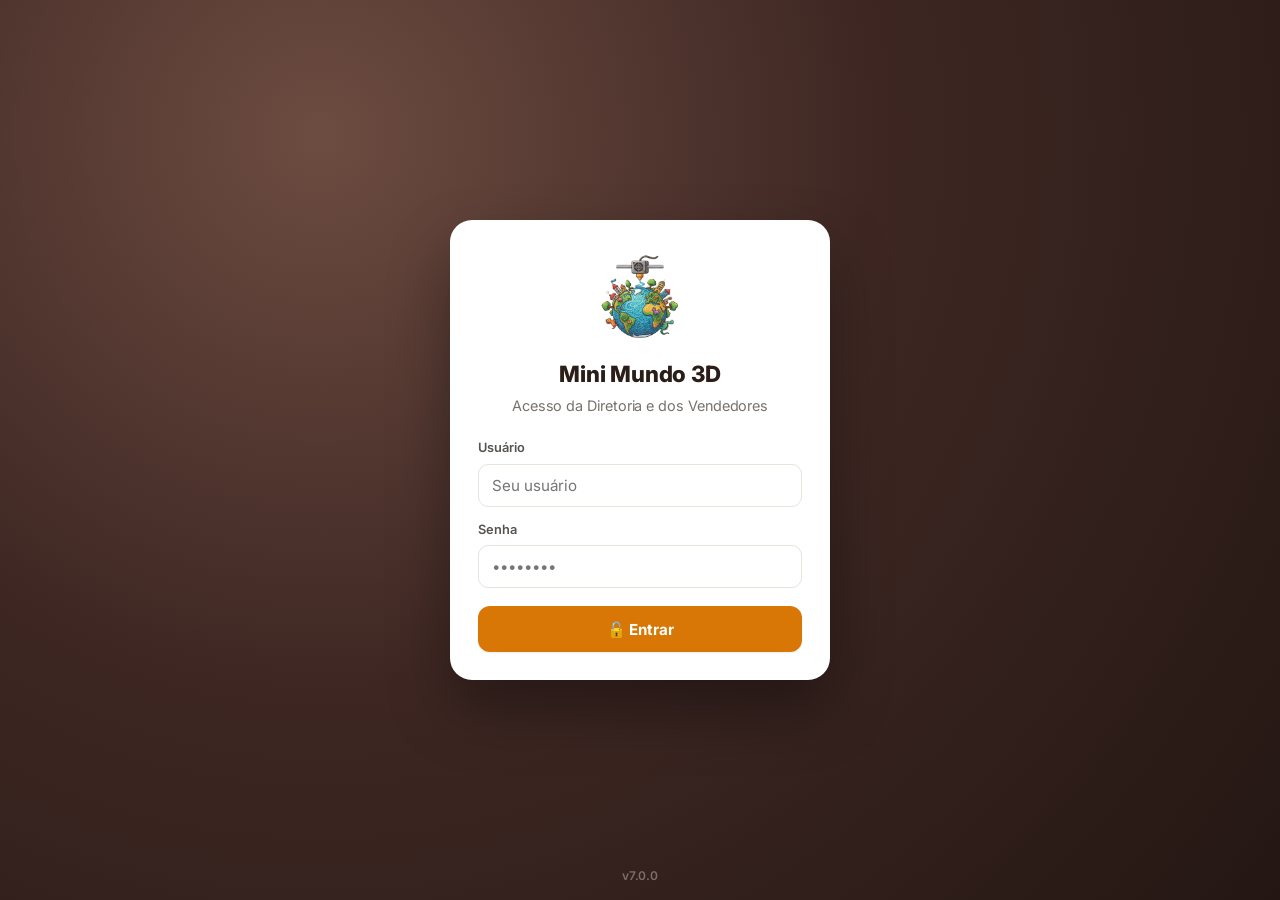
==== index.html @ 9ac4998c "update all" ====
<!DOCTYPE html>
<html lang="pt-br">
<head>
    <meta charset="UTF-8">
    <!-- App no celular: sem zoom de tela (nem o automático do iPhone ao tocar num campo); fotos têm o próprio zoom -->
    <meta name="viewport" content="width=device-width, initial-scale=1, maximum-scale=1, user-scalable=no, viewport-fit=cover">
    <title>Mini Mundo | Central & ERP</title>

    <link rel="manifest" href="manifest.json">
    <meta name="theme-color" content="#ffffff">
    <meta name="apple-mobile-web-app-capable" content="yes">
    <meta name="mobile-web-app-capable" content="yes">
    <meta name="apple-mobile-web-app-status-bar-style" content="default">
    <meta name="apple-mobile-web-app-title" content="Mini Mundo">
    <meta name="format-detection" content="telephone=no">
    <link rel="apple-touch-icon" href="apple-touch-icon.png">
    <link rel="icon" href="logo1.png">

    <script src="https://cdn.jsdelivr.net/npm/chart.js@4.4.1/dist/chart.umd.min.js"></script>
    <link rel="stylesheet" href="style.css?v=7.0.0">
</head>
<body>

<!-- Ícones desenhados (traço), usados com <svg class="ic"><use href="#i-nome"/></svg> -->
<svg width="0" height="0" style="position:absolute" aria-hidden="true">
    <symbol id="i-painel" viewBox="0 0 24 24"><rect x="3" y="3" width="7" height="9" rx="1.5"/><rect x="14" y="3" width="7" height="5" rx="1.5"/><rect x="14" y="12" width="7" height="9" rx="1.5"/><rect x="3" y="16" width="7" height="5" rx="1.5"/></symbol>
    <symbol id="i-carrinho" viewBox="0 0 24 24"><circle cx="8" cy="21" r="1"/><circle cx="19" cy="21" r="1"/><path d="M2.05 2.05h2l2.66 12.42a2 2 0 0 0 2 1.58h9.78a2 2 0 0 0 1.95-1.57l1.65-7.43H5.12"/></symbol>
    <symbol id="i-calculadora" viewBox="0 0 24 24"><rect x="4" y="2" width="16" height="20" rx="2"/><path d="M8 6h8M8 10h.01M12 10h.01M16 10h.01M8 14h.01M12 14h.01M16 14h.01M8 18h.01M12 18h.01M16 18h.01"/></symbol>
    <symbol id="i-pacote" viewBox="0 0 24 24"><path d="M16.5 9.4 7.55 4.24"/><path d="M21 16V8a2 2 0 0 0-1-1.73l-7-4a2 2 0 0 0-2 0l-7 4A2 2 0 0 0 3 8v8a2 2 0 0 0 1 1.73l7 4a2 2 0 0 0 2 0l7-4A2 2 0 0 0 21 16z"/><path d="M3.3 7 12 12l8.7-5M12 22V12"/></symbol>
    <symbol id="i-carteira" viewBox="0 0 24 24"><path d="M19 7V4a1 1 0 0 0-1-1H5a2 2 0 0 0 0 4h15a1 1 0 0 1 1 1v4h-3a2 2 0 0 0 0 4h3a1 1 0 0 0 1-1v-2a1 1 0 0 0-1-1"/><path d="M3 5v14a2 2 0 0 0 2 2h15a1 1 0 0 0 1-1v-4"/></symbol>
    <symbol id="i-arquivo" viewBox="0 0 24 24"><rect x="2" y="3" width="20" height="5" rx="1"/><path d="M4 8v11a2 2 0 0 0 2 2h12a2 2 0 0 0 2-2V8M10 12h4"/></symbol>
    <symbol id="i-usuarios" viewBox="0 0 24 24"><path d="M16 21v-2a4 4 0 0 0-4-4H6a4 4 0 0 0-4 4v2"/><circle cx="9" cy="7" r="4"/><path d="M22 21v-2a4 4 0 0 0-3-3.87M16 3.13a4 4 0 0 1 0 7.75"/></symbol>
    <symbol id="i-sacola" viewBox="0 0 24 24"><path d="M6 2 3 6v14a2 2 0 0 0 2 2h14a2 2 0 0 0 2-2V6l-3-4zM3 6h18"/><path d="M16 10a4 4 0 0 1-8 0"/></symbol>
    <symbol id="i-ima" viewBox="0 0 24 24"><path d="m6 15-4-4 6.75-6.77a7.79 7.79 0 0 1 11 11L13 22l-4-4 6.39-6.36a2.14 2.14 0 0 0-3-3L6 15"/><path d="m5 8 4 4M12 15l4 4"/></symbol>
    <symbol id="i-megafone" viewBox="0 0 24 24"><path d="m3 11 18-5v12L3 14v-3z"/><path d="M11.6 16.8a3 3 0 1 1-5.8-1.6"/></symbol>
    <symbol id="i-barras" viewBox="0 0 24 24"><path d="M3 3v18h18M18 17V9M13 17V5M8 17v-3"/></symbol>
    <symbol id="i-controle" viewBox="0 0 24 24"><rect x="2" y="6" width="20" height="12" rx="3"/><path d="M6 12h4M8 10v4M15 13h.01M18 11h.01"/></symbol>
    <symbol id="i-ajustes" viewBox="0 0 24 24"><path d="M4 21v-7M4 10V3M12 21v-9M12 8V3M20 21v-5M20 12V3M1 14h6M9 8h6M17 16h6"/></symbol>
    <symbol id="i-grade" viewBox="0 0 24 24"><rect x="3" y="3" width="7" height="7" rx="1.5"/><rect x="14" y="3" width="7" height="7" rx="1.5"/><rect x="14" y="14" width="7" height="7" rx="1.5"/><rect x="3" y="14" width="7" height="7" rx="1.5"/></symbol>
    <symbol id="i-sair" viewBox="0 0 24 24"><path d="M9 21H5a2 2 0 0 1-2-2V5a2 2 0 0 1 2-2h4M16 17l5-5-5-5M21 12H9"/></symbol>
    <symbol id="i-voltar" viewBox="0 0 24 24"><path d="M19 12H5M12 19l-7-7 7-7"/></symbol>
    <symbol id="i-seta-dir" viewBox="0 0 24 24"><path d="m9 18 6-6-6-6"/></symbol>
    <symbol id="i-mais" viewBox="0 0 24 24"><path d="M12 5v14M5 12h14"/></symbol>
    <symbol id="i-busca" viewBox="0 0 24 24"><circle cx="11" cy="11" r="7.5"/><path d="m21 21-4.35-4.35"/></symbol>
    <symbol id="i-camadas" viewBox="0 0 24 24"><path d="M12 2 2 7l10 5 10-5-10-5zM2 17l10 5 10-5M2 12l10 5 10-5"/></symbol>
    <symbol id="i-impressora" viewBox="0 0 24 24"><path d="M6 9V2h12v7M6 18H4a2 2 0 0 1-2-2v-5a2 2 0 0 1 2-2h16a2 2 0 0 1 2 2v5a2 2 0 0 1-2 2h-2"/><rect x="6" y="14" width="12" height="8" rx="1"/></symbol>
    <symbol id="i-mala" viewBox="0 0 24 24"><rect x="2" y="7" width="20" height="14" rx="2"/><path d="M16 21V5a2 2 0 0 0-2-2h-4a2 2 0 0 0-2 2v16"/></symbol>
    <symbol id="i-relogio" viewBox="0 0 24 24"><circle cx="12" cy="12" r="9.5"/><path d="M12 6.5V12l3.5 2"/></symbol>
    <symbol id="i-chave" viewBox="0 0 24 24"><circle cx="7.5" cy="15.5" r="5.5"/><path d="m21 2-9.6 9.6M15.5 7.5l3 3L22 7l-3-3"/></symbol>
    <symbol id="i-dinheiro" viewBox="0 0 24 24"><rect x="2" y="6" width="20" height="12" rx="2"/><circle cx="12" cy="12" r="2.5"/><path d="M6 12h.01M18 12h.01"/></symbol>
    <symbol id="i-check" viewBox="0 0 24 24"><path d="M20 6 9 17l-5-5"/></symbol>
    <symbol id="i-alerta" viewBox="0 0 24 24"><path d="M10.29 3.86 1.82 18a2 2 0 0 0 1.71 3h16.94a2 2 0 0 0 1.71-3L13.71 3.86a2 2 0 0 0-3.42 0zM12 9v4M12 17h.01"/></symbol>
    <symbol id="i-recibo" viewBox="0 0 24 24"><path d="M4 2v20l2-1 2 1 2-1 2 1 2-1 2 1 2-1 2 1V2l-2 1-2-1-2 1-2-1-2 1-2-1-2 1-2-1z"/><path d="M8 8h8M8 12h8M8 16h5"/></symbol>
    <symbol id="i-zap" viewBox="0 0 24 24"><path d="M21 11.5a8.38 8.38 0 0 1-.9 3.8 8.5 8.5 0 0 1-7.6 4.7 8.38 8.38 0 0 1-3.8-.9L3 21l1.9-5.7a8.38 8.38 0 0 1-.9-3.8 8.5 8.5 0 0 1 4.7-7.6 8.38 8.38 0 0 1 3.8-.9h.5a8.48 8.48 0 0 1 8 8v.5z"/></symbol>
    <symbol id="i-lapis" viewBox="0 0 24 24"><path d="M12 20h9M16.5 3.5a2.12 2.12 0 0 1 3 3L7 19l-4 1 1-4z"/></symbol>
    <symbol id="i-lixo" viewBox="0 0 24 24"><path d="M3 6h18M19 6l-1 14a2 2 0 0 1-2 2H8a2 2 0 0 1-2-2L5 6M10 11v6M14 11v6M9 6V4a1 1 0 0 1 1-1h4a1 1 0 0 1 1 1v2"/></symbol>
    <symbol id="i-x" viewBox="0 0 24 24"><path d="M18 6 6 18M6 6l12 12"/></symbol>
    <symbol id="i-tendencia" viewBox="0 0 24 24"><path d="m22 7-8.5 8.5-5-5L2 17"/><path d="M16 7h6v6"/></symbol>
    <symbol id="i-etiqueta" viewBox="0 0 24 24"><path d="M20.59 13.41 13.42 20.58a2 2 0 0 1-2.83 0L2 12V2h10l8.59 8.59a2 2 0 0 1 0 2.82zM7 7h.01"/></symbol>
    <symbol id="i-presente" viewBox="0 0 24 24"><rect x="3" y="8" width="18" height="4" rx="1"/><path d="M12 8v13M19 12v7a2 2 0 0 1-2 2H7a2 2 0 0 1-2-2v-7M7.5 8a2.5 2.5 0 0 1 0-5C11 3 12 8 12 8s1-5 4.5-5a2.5 2.5 0 0 1 0 5"/></symbol>
    <symbol id="i-escudo" viewBox="0 0 24 24"><path d="M12 22s8-4 8-10V5l-8-3-8 3v7c0 6 8 10 8 10z"/></symbol>
    <symbol id="i-filtro" viewBox="0 0 24 24"><path d="M22 3H2l8 9.46V19l4 2v-8.54L22 3z"/></symbol>
    <symbol id="i-copiar" viewBox="0 0 24 24"><rect x="9" y="9" width="13" height="13" rx="2"/><path d="M5 15H4a2 2 0 0 1-2-2V4a2 2 0 0 1 2-2h9a2 2 0 0 1 2 2v1"/></symbol>
    <symbol id="i-desfazer" viewBox="0 0 24 24"><path d="M3 7v6h6"/><path d="M21 17a9 9 0 0 0-15-6.7L3 13"/></symbol>
    <symbol id="i-olho" viewBox="0 0 24 24"><path d="M1 12s4-8 11-8 11 8 11 8-4 8-11 8-11-8-11-8z"/><circle cx="12" cy="12" r="3"/></symbol>
    <symbol id="i-cima" viewBox="0 0 24 24"><path d="M12 19V5M5 12l7-7 7 7"/></symbol>
    <symbol id="i-imagem" viewBox="0 0 24 24"><rect x="3" y="3" width="18" height="18" rx="2"/><circle cx="8.5" cy="8.5" r="1.5"/><path d="m21 15-5-5L5 21"/></symbol>
    <symbol id="i-estrela" viewBox="0 0 24 24"><path d="m12 3 2.7 5.6 6.1.9-4.4 4.3 1 6.1L12 17l-5.4 2.9 1-6.1-4.4-4.3 6.1-.9z"/></symbol>
    <symbol id="i-camera" viewBox="0 0 24 24"><path d="M14.5 4h-5L7 7H4a2 2 0 0 0-2 2v9a2 2 0 0 0 2 2h16a2 2 0 0 0 2-2V9a2 2 0 0 0-2-2h-3z"/><circle cx="12" cy="13" r="3.5"/></symbol>
    <symbol id="i-historico" viewBox="0 0 24 24"><path d="M3 12a9 9 0 1 0 3-6.7L3 8"/><path d="M3 3v5h5M12 7v5l3 2"/></symbol>
    <symbol id="i-ajuda" viewBox="0 0 24 24"><circle cx="12" cy="12" r="9.5"/><path d="M9.1 9a3 3 0 0 1 5.8 1c0 2-3 2.6-3 4.4M12 17.5h.01"/></symbol>
    <symbol id="i-play" viewBox="0 0 24 24"><circle cx="12" cy="12" r="9.5"/><path d="m10 8.5 5.5 3.5-5.5 3.5z"/></symbol>
    <symbol id="i-pontos" viewBox="0 0 24 24"><circle cx="5" cy="12" r="1.3"/><circle cx="12" cy="12" r="1.3"/><circle cx="19" cy="12" r="1.3"/></symbol>
    <symbol id="i-link" viewBox="0 0 24 24"><path d="M10 13a5 5 0 0 0 7.5.5l3-3a5 5 0 0 0-7-7l-1.7 1.7"/><path d="M14 11a5 5 0 0 0-7.5-.5l-3 3a5 5 0 0 0 7 7l1.7-1.7"/></symbol>
    <symbol id="i-devolver" viewBox="0 0 24 24"><path d="M9 14 4 9l5-5"/><path d="M4 9h11a5 5 0 0 1 0 10h-3"/></symbol>
</svg>

<!-- ========================================== -->
<!-- 🔒 LOGIN                                    -->
<!-- ========================================== -->
<div id="login-screen">
    <div class="login-box">
        <img src="logo.png" alt="Mini Mundo" onerror="this.src='logo.jpg'; this.onerror=null;">
        <h2>Mini Mundo 3D</h2>
        <p>Acesso da Diretoria e dos Vendedores</p>
        <label for="input-usuario">Usuário</label>
        <input type="text" id="input-usuario" class="login-input" placeholder="Seu usuário" autocomplete="username" autocorrect="off" autocapitalize="off" spellcheck="false">
        <label for="input-senha">Senha</label>
        <input type="password" id="input-senha" class="login-input" placeholder="••••••••" autocomplete="current-password" onkeyup="verificarEnter(event)">
        <button id="btn-login" class="btn-magic" style="margin-top:4px;" onclick="tentarLogin()">🔓 Entrar</button>
    </div>
    <div id="versao-login" class="app-version">v4</div>
</div>

<div id="app-core">

    <!-- ========================================== -->
    <!-- 🧭 MENU LATERAL (computador)                -->
    <!-- ========================================== -->
    <aside class="sidebar">
        <div class="sb-marca">
            <img src="logo.png" alt="Mini Mundo 3D" onerror="this.src='logo.jpg'; this.onerror=null;">
            <div><strong id="titulo-app">Mini Mundo 3D</strong><span id="subtitulo-app">Central & ERP</span></div>
        </div>

        <nav class="sb-nav" id="menu-abas">
            <button id="btn-dashboard_erp" class="tab-btn active" onclick="switchTab('dashboard_erp')"><svg class="ic"><use href="#i-painel"/></svg><span>Início</span></button>

            <div class="sb-grupo">Vender</div>
            <button id="btn-vendas" class="tab-btn" onclick="switchTab('vendas')"><svg class="ic"><use href="#i-carrinho"/></svg><span>Vendas</span></button>
            <button id="btn-pedidos" class="tab-btn" onclick="switchTab('pedidos')"><svg class="ic"><use href="#i-recibo"/></svg><span>Pedidos</span><b class="aviso-num" data-aviso-pedidos hidden></b></button>
            <button id="btn-paginas" class="tab-btn" onclick="switchTab('paginas')"><svg class="ic"><use href="#i-megafone"/></svg><span>Páginas de venda</span></button>

            <div class="sb-grupo">Produção e estoque</div>
            <button id="btn-modelos" class="tab-btn" onclick="switchTab('modelos')"><svg class="ic"><use href="#i-pacote"/></svg><span>Produtos</span></button>
            <button id="btn-precificar" class="tab-btn" onclick="switchTab('precificar')"><svg class="ic"><use href="#i-calculadora"/></svg><span>Precificar</span></button>
            <button id="btn-kits" class="tab-btn" onclick="switchTab('kits')"><svg class="ic"><use href="#i-camadas"/></svg><span>Kits</span></button>
            <button id="btn-estoque" class="tab-btn" onclick="switchTab('estoque')"><svg class="ic"><use href="#i-arquivo"/></svg><span>Estoque</span></button>

            <div class="sb-grupo">Equipe e dinheiro</div>
            <button id="btn-vendedores" class="tab-btn" onclick="switchTab('vendedores')"><svg class="ic"><use href="#i-usuarios"/></svg><span>Vendedores</span></button>
            <button id="btn-custos" class="tab-btn" onclick="switchTab('custos')"><svg class="ic"><use href="#i-carteira"/></svg><span>Custos e compras</span></button>

            <div class="sb-grupo">Site e extras</div>
            <button id="btn-loja" class="tab-btn" onclick="switchTab('loja')"><svg class="ic"><use href="#i-sacola"/></svg><span>Catálogo do site</span></button>
            <button id="btn-imas" class="tab-btn" onclick="switchTab('imas')"><svg class="ic"><use href="#i-ima"/></svg><span>Ímãs NFC</span></button>
            <button id="btn-anuncios" class="tab-btn" onclick="switchTab('anuncios')"><svg class="ic"><use href="#i-estrela"/></svg><span>Anúncios</span></button>
            <button id="btn-analytics" class="tab-btn" onclick="switchTab('analytics')"><svg class="ic"><use href="#i-barras"/></svg><span>Analytics</span></button>
            <button id="btn-quiz" class="tab-btn" onclick="switchTab('quiz')"><svg class="ic"><use href="#i-controle"/></svg><span>Quiz</span></button>

            <div class="sb-grupo">Sistema</div>
            <button id="btn-usuarios" class="tab-btn" onclick="switchTab('usuarios')"><svg class="ic"><use href="#i-escudo"/></svg><span>Usuários</span></button>
            <button id="btn-config" class="tab-btn" onclick="switchTab('config')"><svg class="ic"><use href="#i-ajustes"/></svg><span>Ajustes</span></button>
            <button id="btn-registros" class="tab-btn" onclick="switchTab('registros')"><svg class="ic"><use href="#i-historico"/></svg><span>Registros</span></button>
            <button id="btn-novidades" class="tab-btn" onclick="switchTab('novidades')"><svg class="ic"><use href="#i-presente"/></svg><span>Novidades</span><b class="aviso-num ponto" data-aviso-novidades hidden></b></button>
            <button id="btn-ajuda" class="tab-btn" onclick="switchTab('ajuda')"><svg class="ic"><use href="#i-ajuda"/></svg><span>Ajuda e tutoriais</span></button>
        </nav>

        <nav class="sb-nav" id="menu-abas-vendedor">
            <div class="sb-grupo">Meu painel</div>
            <button id="btn-v_estoque" class="tab-btn" onclick="switchTab('v_estoque')"><svg class="ic"><use href="#i-arquivo"/></svg><span>Meu estoque</span></button>
            <button id="btn-v_acerto" class="tab-btn" onclick="switchTab('v_acerto')"><svg class="ic"><use href="#i-dinheiro"/></svg><span>Meu acerto</span></button>
            <button id="btn-v_encomendas" class="tab-btn" onclick="switchTab('v_encomendas')"><svg class="ic"><use href="#i-presente"/></svg><span>Encomendas</span></button>
            <button class="tab-btn" onclick="switchTab('ajuda')"><svg class="ic"><use href="#i-ajuda"/></svg><span>Ajuda</span></button>
        </nav>

        <div class="sb-rodape">
            <div class="sb-user"><span class="avatar" id="avatar-usuario">?</span><div><b id="nome-usuario-logado">—</b><small id="cargo-usuario">Diretoria</small></div><span id="versao-header" class="badge-versao">v5</span></div>
            <div class="sb-acoes"><button class="btn-sair" onclick="fazerLogout()"><svg class="ic"><use href="#i-sair"/></svg>Sair</button><button class="btn-voltar" hidden onclick="sairVisaoVendedor()"><svg class="ic"><use href="#i-voltar"/></svg>Voltar ao meu painel</button></div>
        </div>
    </aside>

    <!-- ========================================== -->
    <!-- 📄 CONTEÚDO                                 -->
    <!-- ========================================== -->
    <main class="principal">
        <header class="topo">
            <img class="topo-logo" src="logo.png" alt="" onerror="this.src='logo.jpg'; this.onerror=null;">
            <span class="topo-ic" id="topo-ic"><svg class="ic"><use href="#i-painel"/></svg></span>
            <div class="topo-titulos"><h1 id="titulo-modulo-ativo">Dashboard</h1><small id="topo-sub">Como está o negócio no período</small></div>
            <button class="btn-sair topo-sair" onclick="fazerLogout()" title="Sair"><svg class="ic"><use href="#i-sair"/></svg></button>
        </header>

        <div class="area">

        <!-- 👀 Faixa do modo "ver como o vendedor" (só aparece pro Admin) -->
        <div class="faixa-ver-como" hidden>
            <span class="fvc-icone"><svg class="ic"><use href="#i-olho"/></svg></span>
            <div class="fvc-texto"><b>Você está vendo o painel de <span id="ver-como-nome">—</span></b><small>É exatamente o que a pessoa vê. O que você fizer aqui fica registrado como lançado por você.</small></div>
            <button class="btn-voltar" onclick="sairVisaoVendedor()"><svg class="ic"><use href="#i-voltar"/></svg>Voltar ao meu painel</button>
        </div>

        <!-- ABA MENU (celular) -->
        <div id="tab-menu_mobile" class="tab-content">
            <button class="menu-ajuda" onclick="switchTab('ajuda')"><svg class="ic"><use href="#i-ajuda"/></svg><span><b>Ajuda e tutoriais</b><small>Passo a passo de cada tarefa, mostrando onde tocar</small></span><svg class="ic"><use href="#i-seta-dir"/></svg></button>
            <div class="menu-grupo">Vender</div>
            <div class="grid-menu">
                <button onclick="switchTab('vendas')"><svg class="ic"><use href="#i-carrinho"/></svg>Vendas</button>
                <button onclick="switchTab('pedidos')"><svg class="ic"><use href="#i-recibo"/></svg>Pedidos<b class="aviso-num" data-aviso-pedidos hidden></b></button>
                <button onclick="switchTab('paginas')"><svg class="ic"><use href="#i-megafone"/></svg>Páginas de venda</button>
            </div>
            <div class="menu-grupo">Produção e estoque</div>
            <div class="grid-menu">
                <button onclick="switchTab('modelos')"><svg class="ic"><use href="#i-pacote"/></svg>Produtos</button>
                <button onclick="switchTab('precificar')"><svg class="ic"><use href="#i-calculadora"/></svg>Precificar</button>
                <button onclick="switchTab('kits')"><svg class="ic"><use href="#i-camadas"/></svg>Kits</button>
                <button onclick="switchTab('estoque')"><svg class="ic"><use href="#i-arquivo"/></svg>Estoque</button>
            </div>
            <div class="menu-grupo">Equipe e dinheiro</div>
            <div class="grid-menu">
                <button onclick="switchTab('dashboard_erp')"><svg class="ic"><use href="#i-painel"/></svg>Início</button>
                <button onclick="switchTab('vendedores')"><svg class="ic"><use href="#i-usuarios"/></svg>Vendedores</button>
                <button onclick="switchTab('custos')"><svg class="ic"><use href="#i-carteira"/></svg>Custos e compras</button>
            </div>
            <div class="menu-grupo">Site e extras</div>
            <div class="grid-menu">
                <button onclick="switchTab('loja')"><svg class="ic"><use href="#i-sacola"/></svg>Catálogo do site</button>
                <button onclick="switchTab('imas')"><svg class="ic"><use href="#i-ima"/></svg>Ímãs NFC</button>
                <button onclick="switchTab('anuncios')"><svg class="ic"><use href="#i-estrela"/></svg>Anúncios</button>
                <button onclick="switchTab('analytics')"><svg class="ic"><use href="#i-barras"/></svg>Analytics</button>
                <button onclick="switchTab('quiz')"><svg class="ic"><use href="#i-controle"/></svg>Quiz</button>
            </div>
            <div class="menu-grupo">Sistema</div>
            <div class="grid-menu">
                <button onclick="switchTab('usuarios')"><svg class="ic"><use href="#i-escudo"/></svg>Usuários</button>
                <button onclick="switchTab('config')"><svg class="ic"><use href="#i-ajustes"/></svg>Ajustes</button>
                <button onclick="switchTab('registros')"><svg class="ic"><use href="#i-historico"/></svg>Registros</button>
                <button onclick="switchTab('novidades')"><svg class="ic"><use href="#i-presente"/></svg>Novidades<b class="aviso-num ponto" data-aviso-novidades hidden></b></button>
                <button onclick="fazerLogout()"><svg class="ic"><use href="#i-sair"/></svg>Sair</button>
            </div>
            <button class="menu-personalizar" onclick="personalizarBarra()"><svg class="ic"><use href="#i-lapis"/></svg><span><b>Personalizar a barra de baixo</b><small>Escolha quais telas ficam nos atalhos e em que ordem</small></span></button>
        </div>

        <!-- ========================================== -->
        <!-- 📊 DASHBOARD                               -->
        <!-- ========================================== -->
        <div id="tab-dashboard_erp" class="tab-content active">
            <div class="barra-periodo">
                <div class="chips-rolagem" id="dash-chips">
                    <button class="chip-op active" data-p="mes" onclick="periodoDash('mes')">Este mês</button>
                    <button class="chip-op" data-p="mesant" onclick="periodoDash('mesant')">Mês passado</button>
                    <button class="chip-op" data-p="3m" onclick="periodoDash('3m')">3 meses</button>
                    <button class="chip-op" data-p="ano" onclick="periodoDash('ano')">Este ano</button>
                    <button class="chip-op" data-p="12m" onclick="periodoDash('12m')">12 meses</button>
                    <button class="chip-op" data-p="tudo" onclick="periodoDash('tudo')">Tudo</button>
                    <button class="chip-op" data-p="personalizado" onclick="periodoDash('personalizado')">Escolher datas</button>
                </div>
                <div class="linha-datas" id="dash-datas" hidden><input type="date" id="dash-de" onchange="renderizarDashboard()"><span>até</span><input type="date" id="dash-ate" onchange="renderizarDashboard()"></div>
            </div>
            <div id="dash-carregando" class="carregando-box" hidden><span class="girando"></span>Carregando os números…</div>
            <div id="dash-conteudo"></div>
        </div>

        <!-- ========================================== -->
        <!-- 🛒 VENDAS                                  -->
        <!-- ========================================== -->
        <div id="tab-vendas" class="tab-content">
            <div class="sub-abas" id="vendas-abas">
                <button class="active" data-aba="nova" onclick="abaVendas('nova')"><svg class="ic"><use href="#i-mais"/></svg>Nova venda</button>
                <button data-aba="historico" onclick="abaVendas('historico')"><svg class="ic"><use href="#i-recibo"/></svg>Histórico<em id="vendas-badge-pend" class="badge-num"></em></button>
            </div>

            <section id="vendas-nova">
                <div class="pdv">
                    <div class="pdv-esq">
                        <div class="pdv-card">
                            <div class="pdv-cab"><span class="pdv-passo">1</span><b>Produtos</b><span class="info-lista" id="pdv-info"></span><button class="btn-limpar" id="pdv-esvaziar" hidden onclick="limparPDV()">Tirar todos</button></div>
                            <div class="pdv-busca" id="pdv-busca-box">
                                <div class="busca-linha">
                                    <div class="busca-ic"><svg class="ic"><use href="#i-busca"/></svg><input type="search" id="pdv-busca" placeholder="Toque para escolher ou digite o nome…" autocomplete="off" enterkeyhint="search" oninput="renderizarCatalogoPDV()" onfocus="abrirListaPDV()"></div>
                                    <button type="button" class="btn-limpar pdv-ver-todos" onclick="verTodosPDV()"><svg class="ic"><use href="#i-imagem"/></svg>Ver todos</button>
                                </div>
                                <div id="pdv-grade" class="pdv-sugestoes" hidden></div>
                            </div>
                            <div id="pdv-itens" class="pdv-escolhidos"></div>
                        </div>
                        <div class="pdv-card">
                            <div class="pdv-cab"><span class="pdv-passo">2</span><b>Cliente e pagamento</b></div>
                            <div class="row">
                                <div class="col"><div class="input-group"><label>Cliente</label><input type="text" id="pdv-cliente" list="lista-clientes-venda" placeholder="Nome (vazio = cliente avulso)" autocomplete="off" onchange="preencherTelefonePDV()"></div></div>
                                <div class="col"><div class="input-group"><label>WhatsApp (opcional)</label><input type="tel" id="pdv-telefone" placeholder="11999998888" autocomplete="off"></div></div>
                            </div>
                            <div class="row">
                                <div class="col" style="max-width:210px;"><div class="input-group"><label>Data da venda</label><input type="date" id="pdv-data"></div></div>
                                <div class="col"><div class="input-group"><label>Já pagou?</label><div class="seg-mini largo seg-situacao" id="pdv-status"><button class="active pago" data-s="Pago" onclick="selecionarStatusPDV('Pago')"><svg class="ic"><use href="#i-check"/></svg>Pago</button><button class="pend" data-s="Pendente" onclick="selecionarStatusPDV('Pendente')"><svg class="ic"><use href="#i-relogio"/></svg>Vai pagar depois</button></div></div></div>
                            </div>
                            <label>Canal da venda</label><div class="chips-op" id="pdv-canais"></div>
                            <label>Forma de pagamento</label><div class="chips-op" id="pdv-formas"></div>
                            <div class="input-group"><label>Observação (opcional)</label><input type="text" id="pdv-obs" maxlength="255" placeholder="Ex: entregar sábado, cor azul…"></div>
                        </div>
                    </div>
                    <div class="pdv-dir">
                        <div class="pdv-card pdv-carrinho" id="pdv-carrinho">
                            <div class="pdv-cab"><span class="pdv-passo">3</span><b>Total e finalizar</b></div>
                            <div class="pdv-desconto"><label for="pdv-desconto">Desconto no pedido</label><input type="text" id="pdv-desconto" class="mask-money" placeholder="R$ 0,00" oninput="setTimeout(renderizarTotaisPDV)"></div>
                            <div id="pdv-totais"></div>
                            <button class="btn-magic btn-global btn-finalizar" id="pdv-finalizar" onclick="finalizarPedido()">Finalizar venda</button>
                        </div>
                    </div>
                </div>
                <div class="pdv-barra" id="pdv-barra" onclick="irParaCarrinhoPDV()"><span id="pdv-barra-txt"></span><b>Conferir <svg class="ic"><use href="#i-seta-dir"/></svg></b></div>
            </section>

            <section id="vendas-historico" hidden>
                <div class="hv-topo">
                    <div class="busca-ic"><svg class="ic"><use href="#i-busca"/></svg><input type="text" id="hv-busca" placeholder="Buscar cliente, produto ou nº da venda…" list="lista-clientes-venda" autocomplete="off" oninput="HV.limite=30; filtrarVendas()"></div>
                    <div class="hv-linha">
                        <label class="hv-periodo"><svg class="ic"><use href="#i-relogio"/></svg><select id="hv-periodo" aria-label="Período" onchange="periodoHV(this.value)">
                            <option value="hoje">Hoje</option><option value="7d">Últimos 7 dias</option><option value="mes" selected>Este mês</option><option value="mesant">Mês passado</option><option value="ano">Este ano</option><option value="tudo">Tudo</option><option value="personalizado">Escolher datas…</option>
                        </select></label>
                        <button class="btn-limpar" id="hv-btn-filtros" onclick="toggleFiltrosHV()"><svg class="ic"><use href="#i-filtro"/></svg>Filtros</button>
                        <button class="btn-limpar" onclick="maisAcoesHV()" aria-label="Mais opções"><svg class="ic"><use href="#i-grade"/></svg>Mais</button>
                    </div>
                    <div class="seg-situacao-lista" id="hv-situacao" role="group" aria-label="Situação"></div>
                    <div class="hv-filtros" id="hv-filtros" hidden>
                        <div class="row">
                            <div class="col"><label for="hv-canal">Canal</label><select id="hv-canal" onchange="filtrarVendas()"></select></div>
                            <div class="col"><label for="hv-forma">Pagamento</label><select id="hv-forma" onchange="filtrarVendas()"><option value="">Todas as formas</option><option>Pix</option><option>Dinheiro</option><option>Cartão de crédito</option><option>Cartão de débito</option><option>Pela plataforma</option><option>Outro</option></select></div>
                        </div>
                        <div class="row">
                            <div class="col"><label for="hv-de">De</label><input type="date" id="hv-de" onchange="periodoHV('personalizado')"></div>
                            <div class="col"><label for="hv-ate">Até</label><input type="date" id="hv-ate" onchange="periodoHV('personalizado')"></div>
                        </div>
                        <button class="btn-limpar" style="width:100%;" onclick="limparFiltrosVendas()">Limpar filtros</button>
                    </div>
                </div>
                <div id="hv-kpis"></div>
                <div id="loading-vendas" class="loading-mm">⏳ Carregando vendas...</div>
                <div id="lista-vendas"></div>
            </section>
            <datalist id="lista-clientes-venda"></datalist><datalist id="lista-produtos-todos"></datalist><datalist id="lista-plataformas-venda"></datalist>
        </div>

        <!-- ========================================== -->
        <!-- 🧮 PRECIFICAR (cadastro de peça e kit)     -->
        <!-- ========================================== -->
        <div id="tab-precificar" class="tab-content">
            <form id="pf-form" onsubmit="return false" autocomplete="off">
            <div class="pf-topo">
                <div class="seg-mini largo" id="pf-tipo"><button type="button" class="active" data-t="peca" onclick="pfTipo('peca')"><svg class="ic"><use href="#i-impressora"/></svg>Peça impressa</button><button type="button" data-t="kit" onclick="pfTipo('kit')"><svg class="ic"><use href="#i-camadas"/></svg>Kit</button></div>
                <div class="pf-editando" id="pf-editando" hidden><span>Editando <b id="pf-editando-nome"></b></span><button type="button" class="btn-limpar" onclick="pfLimpar()"><svg class="ic"><use href="#i-mais"/></svg>Novo produto</button></div>
            </div>
            <div class="pf-grade">
                <div class="pf-esq">
                    <div class="card">
                        <div class="card-titulo" id="pf-titulo-form">Novo produto</div>
                        <div class="pf-ident">
                            <div class="pf-foto-col">
                                <label class="pf-foto" id="pf-foto-box" title="Escolher fotos (pode marcar várias)"><img id="pf-foto-img" src="logo.png" alt="" onerror="this.src='logo.png'"><em id="pf-foto-n" class="pf-foto-n" hidden></em><span><svg class="ic"><use href="#i-camera"/></svg><b id="pf-foto-rot">Foto</b></span><input type="file" id="pf-foto" accept="image/*" multiple onchange="pfPreviaFoto()" hidden></label>
                                <button type="button" class="pf-ver-fotos" id="pf-ver-fotos" onclick="pfVerFotos()" hidden></button>
                            </div>
                            <div class="pf-ident-campos">
                                <div class="input-group"><label for="pf-nome">Nome *</label><input type="text" id="pf-nome" placeholder="Ex: Placa profissões"></div>
                                <div class="input-group"><label for="pf-categoria">Categoria</label><input type="text" id="pf-categoria" list="pf-categorias" placeholder="Ex: Decoração, Chaveiros…"><datalist id="pf-categorias"></datalist></div>
                            </div>
                        </div>
                        <div class="row">
                            <div class="col"><div class="input-group"><label for="pf-catalogo">Item da vitrine (Catálogo)</label><select id="pf-catalogo" data-fotos></select></div></div>
                            <div class="col" id="pf-ativo-box" hidden><div class="input-group"><label>Situação</label><label class="chave" style="margin-top:10px;"><input type="checkbox" id="pf-ativo" checked> Produto ativo</label></div></div>
                        </div>
                    </div>

                    <div id="pf-bloco-peca">
                        <div class="card">
                            <div class="card-titulo">Produção</div><p class="card-desc">Dados da impressão desta peça.</p>
                            <div class="row">
                                <div class="col"><div class="input-group"><label for="pf-peso">Peso (g)</label><input type="number" id="pf-peso" step="1" min="0" placeholder="0" oninput="pfCalcular()"></div></div>
                                <div class="col"><div class="input-group"><label for="pf-filamento">Filamento (R$/kg)</label><input type="number" id="pf-filamento" step="1" min="0" oninput="this.dataset.mexeu='1'; pfCalcular()"></div></div>
                            </div>
                            <div class="row">
                                <div class="col"><div class="input-group"><label for="pf-tempo">Tempo de impressão (h)</label><input type="number" id="pf-tempo" step="0.1" min="0" placeholder="0" oninput="pfCalcular()"></div></div>
                                <div class="col"><div class="input-group"><label for="pf-mao">Mão de obra (h)</label><input type="number" id="pf-mao" step="0.1" min="0" value="0" oninput="pfCalcular()"></div></div>
                            </div>
                            <div class="input-group"><label for="pf-extras">Extras (embalagem, ímã, argola…)</label><input type="text" id="pf-extras" class="mask-money" placeholder="R$ 0,00" oninput="setTimeout(pfCalcular)"></div>
                            <details class="pf-impressora"><summary>Custos da impressora e taxa de falha</summary>
                                <div class="row">
                                    <div class="col"><label for="pf-watts">Consumo (W)</label><input type="number" id="pf-watts" oninput="pfCalcular()"></div>
                                    <div class="col"><label for="pf-kwh">Energia (R$/kWh)</label><input type="number" id="pf-kwh" step="0.01" oninput="pfCalcular()"></div>
                                    <div class="col"><label for="pf-maq">Máquina (R$/h)</label><input type="number" id="pf-maq" step="0.01" oninput="pfCalcular()"></div>
                                </div>
                                <div class="row">
                                    <div class="col"><label for="pf-hora">Sua hora (R$)</label><input type="number" id="pf-hora" step="0.5" oninput="pfCalcular()"></div>
                                    <div class="col"><label for="pf-falha">Taxa de falha (%)</label><input type="number" id="pf-falha" step="1" oninput="pfCalcular()"></div>
                                    <div class="col" style="display:flex;align-items:flex-end;"><button type="button" class="btn-limpar" style="width:100%;margin-bottom:14px;" onclick="pfSalvarImpressora()">Salvar como padrão</button></div>
                                </div>
                            </details>
                            <label class="chave" style="margin-top:14px;"><input type="checkbox" id="pf-fixo-on" onchange="pfCalcular()"> Usar um custo fixo (em vez do cálculo)</label>
                            <div id="pf-fixo-box" hidden class="pf-fixo"><input type="text" id="pf-fixo" class="mask-money" placeholder="R$ 0,00" oninput="setTimeout(pfCalcular)"><small id="pf-fixo-info"></small></div>
                        </div>
                    </div>

                    <div id="pf-bloco-kit" hidden>
                        <div class="card">
                            <div class="card-cabeca"><div class="card-titulo">Peças do kit</div><b class="kit-conta" id="pf-kit-conta"></b></div>
                            <p class="card-desc">Toque nas peças que vão juntas. As que têm estoque no Ateliê aparecem primeiro. O custo do kit é a soma delas.</p>
                            <div class="busca-linha"><div class="busca-ic"><svg class="ic"><use href="#i-busca"/></svg><input type="search" id="pf-kit-busca" placeholder="Buscar peça…" autocomplete="off" enterkeyhint="search" oninput="pfRenderEscolha()"></div><select id="pf-kit-categoria" class="filtro-cat" aria-label="Categoria" onchange="pfRenderEscolha()" hidden></select></div>
                            <div class="seg-mini largo" id="pf-kit-filtros"><button type="button" class="active" data-f="todas" onclick="pfKitFiltro('todas')">Todas <em></em></button><button type="button" data-f="estoque" onclick="pfKitFiltro('estoque')">Com estoque <em></em></button><button type="button" data-f="nokit" onclick="pfKitFiltro('nokit')">No kit <em></em></button></div>
                            <div id="pf-kit-escolha" class="pdv-lista kit-escolha"></div>
                            <div id="pf-kit-lista"></div>
                            <p class="ks-montar" id="pf-kit-montaveis"></p>
                            <button type="button" class="btn-limpar ep-link" id="pf-kit-usar-fotos" hidden onclick="pfKitUsarFotos()"><svg class="ic"><use href="#i-imagem"/></svg>Kit sem foto? Usar as fotos das peças</button>
                            <div class="input-group" style="margin-top:14px;"><label for="pf-kit-extras">Extras do kit (caixa, fita, cartão…)</label><input type="text" id="pf-kit-extras" class="mask-money" placeholder="R$ 0,00" oninput="setTimeout(pfCalcular)"></div>
                        </div>
                    </div>
                </div>

                <div class="pf-dir">
                    <div class="card pf-custo">
                        <div class="card-cabeca" style="margin-bottom:10px;"><div class="card-titulo">Custo de produção</div><b class="pf-custo-topo" id="pf-custo-topo">R$ 0,00</b></div>
                        <div id="pf-resumo"></div>
                    </div>
                    <div class="card">
                        <div class="card-titulo">Preço de venda</div><p class="card-desc">Para o cliente final (loja, Shopee, Elo7…).</p>
                        <input type="text" id="pf-venda" class="mask-money campo-dinheiro" placeholder="R$ 0,00" oninput="setTimeout(pfCalcular)" aria-label="Preço de venda">
                        <div class="chips-op pf-mults" id="pf-mults"></div>
                        <p class="pf-info" id="pf-venda-info"></p>
                        <div class="pf-canais" id="pf-canais"></div>
                    </div>
                    <div class="card">
                        <div class="card-titulo">Vendedores (consignado)</div><p class="card-desc">Repasse = o que o vendedor te paga por peça vendida.</p>
                        <label for="pf-repasse">Preço de repasse</label>
                        <input type="text" id="pf-repasse" class="mask-money campo-dinheiro azul" placeholder="R$ 0,00" oninput="setTimeout(pfCalcular)">
                        <button type="button" class="btn-limpar" id="pf-repasse-sug" style="margin-top:8px;" onclick="pfUsarRepasse()"></button>
                        <button type="button" class="btn-limpar" id="pf-repasse-soma" style="margin-top:8px;" hidden onclick="pfAplicarValor('pf-repasse', +this.dataset.v)"></button>
                        <p class="pf-info" id="pf-repasse-info"></p>
                        <div class="input-group" style="margin:12px 0 0;"><label for="pf-sugerido">Preço sugerido ao vendedor (opcional)</label><input type="text" id="pf-sugerido" class="mask-money"></div>
                    </div>
                    <div class="pf-botoes">
                        <button type="button" class="btn-magic btn-global" id="pf-salvar" onclick="pfSalvar()">Cadastrar produto</button>
                        <button type="button" class="btn-magic btn-excluir" id="pf-excluir" hidden onclick="pfExcluir()"><svg class="ic"><use href="#i-lixo"/></svg>Excluir</button>
                    </div>
                </div>
            </div>
            </form>
        </div>

        <!-- ========================================== -->
        <!-- 📋 PRODUTOS (peças e kits)                 -->
        <!-- ========================================== -->
        <div id="tab-modelos" class="tab-content">
            <div class="pl-topo">
                <div class="busca-ic"><svg class="ic"><use href="#i-busca"/></svg><input type="search" id="busca-banco" placeholder="Buscar produto…" autocomplete="off" enterkeyhint="search" oninput="renderizarProdutos()"></div><select id="pl-categoria" class="filtro-cat" aria-label="Categoria" onchange="renderizarProdutos()" hidden></select>
                <button class="btn-magic btn-pequeno" onclick="novoProduto()"><svg class="ic"><use href="#i-mais"/></svg>Novo produto</button>
            </div>
            <div class="chips-rolagem" id="pl-filtros">
                <button class="chip-op active" data-f="todos" onclick="filtroProdutos('todos')">Todos <em></em></button>
                <button class="chip-op" data-f="peca" onclick="filtroProdutos('peca')">Peças <em></em></button>
                <button class="chip-op" data-f="kit" onclick="filtroProdutos('kit')">Kits <em></em></button>
                <button class="chip-op" data-f="semrepasse" onclick="filtroProdutos('semrepasse')">Sem repasse <em></em></button>
                <button class="chip-op" data-f="inativos" onclick="filtroProdutos('inativos')">Inativos <em></em></button>
            </div>
            <div id="loading-banco" class="loading-mm">⏳ Carregando produtos...</div>
            <div id="lista-produtos"></div>
        </div>

        <!-- ========================================== -->
        <!-- 💳 CUSTOS                                  -->
        <!-- ========================================== -->
        <div id="tab-custos" class="tab-content">
            <div class="kpis"><div class="kpi destaque"><span class="kpi-rotulo">Investimento no filtro</span><span id="total-despesas-valor" class="kpi-valor">R$ 0,00</span></div></div>
            <div class="card card-destaque">
                <div class="card-titulo">➕ Registrar nova compra</div>
                <p class="card-desc">Filamento, embalagens, peças da impressora...</p>
                <div class="row">
                    <div class="col"><label>Data</label><input type="date" id="d-data"></div>
                    <div class="col"><label>Local / fornecedor</label><input type="text" id="d-local" class="input-var" list="lista-locais-sugestao" placeholder="Ex: Shopee"><datalist id="lista-locais-sugestao"></datalist></div>
                </div>
                <div class="input-group"><label>Item / produto</label><input type="text" id="d-item" class="input-var" list="lista-itens-sugestao" placeholder="Ex: Filamento PLA" autocomplete="off"><datalist id="lista-itens-sugestao"></datalist></div>
                <div class="row">
                    <div class="col"><label>Quantidade</label><input type="number" id="d-qtd" class="input-var" value="1" min="1" step="0.01"></div>
                    <div class="col"><label>Valor unitário</label><input type="text" id="d-valor-uni" class="input-var mask-money" placeholder="R$ 0,00"></div>
                </div>
                <div class="total-linha"><span>Total a lançar</span> <span id="d-total-calc">R$ 0,00</span></div>
                <button class="btn-magic btn-global" id="btn-salvar-despesa" onclick="salvarDespesa()">💳 Lançar despesa</button>
            </div>

            <div class="section-title">🧾 Histórico de compras</div>
            <div class="filtros-box">
                <div class="card-cabeca"><span class="filtros-title" style="margin:0;">Filtros</span><button class="btn-limpar" onclick="limparFiltrosDespesas()">🧹 Limpar</button></div>
                <div class="row">
                    <div class="col"><label>Mês</label><select id="filtro-d-mes" onchange="filtrarDespesas()"><option value="todos">Todos</option><option value="01">Jan</option><option value="02">Fev</option><option value="03">Mar</option><option value="04">Abr</option><option value="05">Mai</option><option value="06">Jun</option><option value="07">Jul</option><option value="08">Ago</option><option value="09">Set</option><option value="10">Out</option><option value="11">Nov</option><option value="12">Dez</option></select></div>
                    <div class="col"><label>Ano</label><select id="filtro-d-ano" onchange="filtrarDespesas()"><option value="todos">Todos</option><option value="2025">2025</option><option value="2026">2026</option><option value="2027">2027</option></select></div>
                    <div class="col"><label>Fornecedor</label><select id="filtro-d-local" onchange="filtrarDespesas()"><option value="todos">Todos</option></select></div>
                </div>
                <input type="text" id="busca-despesa" class="search-bar" style="margin-bottom:0;" placeholder="🔍 Buscar item..." onkeyup="filtrarDespesas()">
            </div>
            <div id="loading-despesas" class="loading-mm">⏳ Lendo histórico...</div>
            <div id="lista-despesas"></div>
        </div>

        <!-- ========================================== -->
        <!-- 📦 ESTOQUE DO ATELIÊ + PEÇAS COM VENDEDORES -->
        <!-- ========================================== -->
        <div id="tab-estoque" class="tab-content">
            <div id="estoque-resumo"></div>
            <div class="barra-acoes-v7">
                <button class="btn-magic btn-global" onclick="abrirProducao()"><svg class="ic"><use href="#i-impressora"/></svg>Registrar produção</button>
                <div class="acoes-sec">
                    <button class="btn-limpar" onclick="abrirMala()"><svg class="ic"><use href="#i-mala"/></svg>Enviar peças</button>
                    <button class="btn-limpar" onclick="abrirMontarKit()"><svg class="ic"><use href="#i-camadas"/></svg>Montar kit</button>
                    <button class="btn-limpar" onclick="abrirMovimentos()"><svg class="ic"><use href="#i-historico"/></svg>Entradas e saídas</button>
                </div>
            </div>
            <div class="filtros-box est-filtros">
                <div class="seg-mini largo" id="estoque-visao"><button data-v="produto" class="active" onclick="estoqueVisao('produto')"><svg class="ic"><use href="#i-pacote"/></svg>Por produto</button><button data-v="vendedor" onclick="estoqueVisao('vendedor')"><svg class="ic"><use href="#i-usuarios"/></svg>Por vendedor</button></div>
                <div class="busca-linha"><div class="busca-ic"><svg class="ic"><use href="#i-busca"/></svg><input type="search" id="busca-estoque" placeholder="Buscar produto…" autocomplete="off" enterkeyhint="search" oninput="renderizarEstoque()"></div><select id="estoque-categoria" class="filtro-cat" aria-label="Categoria" onchange="renderizarEstoque()" hidden></select></div>
                <div class="linha-opcao" style="margin:0;">
                    <label class="hv-periodo"><svg class="ic"><use href="#i-filtro"/></svg><select id="estoque-onde" aria-label="Onde está" onchange="estoqueOnde(this.value)"></select></label>
                    <label class="chave"><input type="checkbox" id="estoque-mostrar-sem" onchange="renderizarEstoque()"> Mostrar sem estoque</label>
                    <span id="estoque-info-lista" class="info-lista"></span>
                </div>
            </div>
            <div id="loading-estoque" class="loading-mm">Carregando estoque…</div>
            <div id="lista-estoque"></div>
        </div>

        <!-- ========================================== -->
        <!-- 🤝 VENDEDORES, ACERTOS E ENCOMENDAS         -->
        <!-- ========================================== -->
        <div id="tab-vendedores" class="tab-content">
            <div id="vd-lista-box">
                <div id="vendedores-resumo"></div>
                <div class="pl-topo">
                    <div class="busca-ic"><svg class="ic"><use href="#i-busca"/></svg><input type="search" id="vd-busca" placeholder="Buscar vendedor…" autocomplete="off" enterkeyhint="search" oninput="renderizarVendedores()"></div>
                    <button class="btn-magic btn-pequeno" onclick="novoVendedor()"><svg class="ic"><use href="#i-mais"/></svg>Novo vendedor</button>
                </div>
                <div id="loading-vendedores" class="loading-mm">Carregando equipe…</div>
                <div id="lista-vendedores" class="vend-grade"></div>
                <div class="secao-tit"><svg class="ic"><use href="#i-presente"/></svg>Encomendas dos vendedores</div>
                <div id="lista-encomendas-admin"></div>
            </div>
            <div id="vd-controle" hidden></div>
        </div>

        <!-- ========================================== -->
        <!-- 🛍️ CATÁLOGO DA LOJA                        -->
        <!-- ========================================== -->
        <div id="tab-loja" class="tab-content">
            <div class="card card-destaque" id="form-vitrine">
                <div class="card-titulo">✨ Adicionar produto na vitrine</div>
                <p class="card-desc">A IA escreve a descrição e escolhe a categoria a partir da foto.</p>
                <div class="row">
                    <div class="col"><div class="input-group"><label>Nome</label><input type="text" id="prod-nome" placeholder="Ex: Placa personalizada"></div></div>
                    <div class="col"><div class="input-group"><label>Preço</label><input type="text" id="prod-preco" class="mask-money" placeholder="R$ 60,00"></div></div>
                </div>
                <div class="input-group"><label>Fotos</label><input type="file" id="prod-fotos" accept="image/*" multiple></div>
                <button id="btn-salvar-produto" class="btn-magic btn-global" style="margin-top:0;" onclick="cadastrarProdutoIA()">✨ Enviar e cadastrar</button>
            </div>
            <div class="section-title">📋 Produtos cadastrados</div>
            <input type="text" id="busca-catalogo" class="search-bar" placeholder="🔍 Buscar nome, categoria..." onkeyup="filtrarCatalogo()">
            <div id="loading-catalogo" class="loading-mm">⏳ Buscando...</div>
            <div id="lista-produtos-admin" class="scroll-container"></div>
        </div>

        <!-- ========================================== -->
        <!-- 🧲 ÍMÃS NFC                                -->
        <!-- ========================================== -->
        <div id="tab-imas" class="tab-content">
            <div class="card card-destaque" id="form-ima">
                <div class="card-titulo">➕ Criar ímã</div>
                <div class="row">
                    <div class="col"><div class="input-group"><label>ID único</label><input type="text" id="ima-id" placeholder="Ex: 123"></div></div>
                    <div class="col"><div class="input-group"><label>Nomes</label><input type="text" id="ima-nomes" placeholder="Ex: Arthur & Heitor"></div></div>
                </div>
                <div class="row">
                    <div class="col"><div class="input-group"><label>Foto inicial (cliente)</label><input type="file" id="ima-foto" accept="image/*"></div></div>
                    <div class="col"><div class="input-group"><label>Foto do produto final</label><input type="file" id="ima-foto-produto" accept="image/*"></div></div>
                </div>
                <div class="row">
                    <div class="col"><div class="input-group"><label>Link do vídeo (vazio = teaser)</label><input type="text" id="ima-video" placeholder="Cole o link do YouTube"></div></div>
                    <div class="col"><div class="input-group"><label>Data de liberação (opcional)</label><input type="datetime-local" id="ima-data"></div></div>
                </div>
                <button id="btn-salvar-ima" class="btn-magic btn-global" style="margin-top:0;" onclick="cadastrarIma()">✨ Gerar ímã</button>
            </div>
            <div class="section-title">📋 Ímãs ativos</div>
            <input type="text" id="busca-imas" class="search-bar" placeholder="🔍 Buscar por ID ou nome..." onkeyup="filtrarImas()">
            <div id="loading-imas" class="loading-mm">⏳ Buscando ímãs...</div>
            <div id="lista-imas-admin" class="scroll-container"></div>
        </div>

        <!-- ========================================== -->
        <!-- 📢 ANÚNCIOS                                -->
        <!-- ========================================== -->
        <div id="tab-anuncios" class="tab-content">
            <div class="card-cabeca">
                <p class="texto-ajuda" style="margin:0;">Patrocinadores que se cadastram pelo site.</p>
                <div style="display:flex; gap:8px;"><button class="btn-limpar" id="btn-notifica" style="display:none;" onclick="ativarNotificacoesBrowser()">🔔 Ativar alertas</button><button class="btn-limpar" onclick="carregarAnunciosAdmin()">🔄 Atualizar</button></div>
            </div>
            <input type="text" id="busca-anuncios" class="search-bar" placeholder="🔍 Buscar empresa, status ou cupom..." onkeyup="filtrarAnuncios()">
            <div id="loading-anuncios" class="loading-mm">⏳ Buscando...</div>
            <div id="lista-anuncios-admin" class="scroll-container"></div>
        </div>

        <!-- ========================================== -->
        <!-- 📈 ANALYTICS                               -->
        <!-- ========================================== -->
        <div id="tab-analytics" class="tab-content">
            <div class="filtros-box">
                <div class="card-cabeca"><span class="filtros-title" style="margin:0;">Toques nos chaveiros NFC</span><button class="btn-limpar" onclick="carregarAnalytics(true)">🔄 Atualizar</button></div>
                <div class="row">
                    <div class="col"><label>Mês</label><select id="filtro-mes" onchange="limparDatasManuais()"><option value="todos">Todos</option><option value="01">Jan</option><option value="02">Fev</option><option value="03">Mar</option><option value="04">Abr</option><option value="05">Mai</option><option value="06">Jun</option><option value="07">Jul</option><option value="08">Ago</option><option value="09">Set</option><option value="10">Out</option><option value="11">Nov</option><option value="12">Dez</option></select></div>
                    <div class="col"><label>Ano</label><select id="filtro-ano" onchange="limparDatasManuais()"><option value="todos">Todos</option><option value="2025">2025</option><option value="2026">2026</option><option value="2027">2027</option></select></div>
                    <div class="col"><label>Time</label><select id="filtro-time"><option value="todos">Todos</option><option value="corinthians">Corinthians</option><option value="palmeiras">Palmeiras</option><option value="santos">Santos</option><option value="são paulo">São Paulo</option><option value="flamengo">Flamengo</option></select></div>
                </div>
                <label>Ou um período exato</label>
                <div class="row"><div class="col"><input type="date" id="data-inicio" onchange="limparFiltrosRapidos()"></div><div class="col"><input type="date" id="data-fim" onchange="limparFiltrosRapidos()"></div></div>
                <button class="btn-filtro" onclick="aplicarFiltros()">Aplicar filtros</button>
            </div>
            <div id="loading-analytics" class="loading-mm">⏳ Analisando...</div>
            <div id="painel-dashboard" style="display:none;">
                <div class="dash-cards">
                    <div class="dash-card"><h3>Toques totais</h3><div class="valor v-laranja" id="dash-total">0</div><span class="sub-valor" id="dash-media">Média: 0/dia</span></div>
                    <div class="dash-card"><h3>Maior audiência</h3><div class="valor" id="dash-campeao" style="font-size:1.4rem; display:flex; align-items:center; justify-content:center; gap:8px; margin-top:8px;"><img id="img-campeao" src="" alt="" style="width:30px; height:30px; display:none;"><span id="nome-campeao">-</span></div><span class="sub-valor" id="dash-pico">Pico: Nenhum</span></div>
                </div>
                <div class="section-title">📊 Ranking de engajamento</div>
                <div class="ranking-list" id="lista-ranking"></div>
                <div class="section-title">📈 Desempenho visual</div>
                <div class="chart-box"><canvas id="graficoAcessos"></canvas></div>
            </div>
        </div>

        <!-- ========================================== -->
        <!-- 🎮 QUIZ                                    -->
        <!-- ========================================== -->
        <div id="tab-quiz" class="tab-content">
            <div class="card">
                <div class="card-titulo">🎮 Gerador automático de quiz</div>
                <p class="card-desc">A IA cria perguntas sobre a história do time e salva na planilha do quiz.</p>
                <div class="input-group"><label for="tema">Foco temático (opcional)</label><input type="text" id="tema" placeholder="Ex: Libertadores, ídolos, finais..."></div>
                <div class="row">
                    <div class="col"><div class="input-group"><label>Dificuldade</label><select id="dificuldade"><option value="fáceis (nível torcedor comum)">🟢 Fácil</option><option value="médias (nível fã fanático)" selected>🟡 Médio</option><option value="difíceis e obscuras (nível historiador)">🔴 Hardcore (Difícil)</option></select></div></div>
                    <div class="col"><div class="input-group"><label>Qtd. de perguntas</label><input type="number" id="qtd" value="10" min="1" max="30"></div></div>
                </div>
                <div class="input-group"><label>Time</label><select id="time" onchange="carregarInfoBanco()"><option value="https://script.google.com/macros/s/AKfycbwbB1LkCbpT5ofgWXB0tGlpbMopMnjWeLfEOX4IbEEcrrvMJboZ3C5SZ9LVSaVyD8fiiQ/exec" data-nome="Corinthians">🦅 Corinthians</option><option value="https://script.google.com/macros/s/AKfycbxdeaVayrVv13eN044gzRUQBNOrnQlzo3ftqm0Jj5Sf9zEHlPApapd-rWsAHREzkweiTw/exec" data-nome="São Paulo">🔴 São Paulo</option><option value="https://script.google.com/macros/s/AKfycbwEjviHWdcxWVFc6hDAhyNE0JCH41J_DzDnUvIAlXosqihM83n1nRfe-WZUWUZs9nOb/exec" data-nome="Palmeiras">🐷 Palmeiras</option><option value="https://script.google.com/macros/s/AKfycbxiHVwdciFEW8ro_JqBokolGgSm-Vh1ILi2aB7gu9VKs4YcVnQBCEDa7QnqOPXuRlb3pQ/exec" data-nome="Santos">🐳 Santos</option><option value="https://script.google.com/macros/s/AKfycbxq7xV9ZI63_vBAUwDFrm_3j28D_GCsswGZbHmiTeE-saN7MwuR58zFE5JkTiK_5YkAZQ/exec" data-nome="Flamengo">🔴 Flamengo</option></select></div>
                <div class="badges-container"><div class="badge badge-blue" id="badge-total">📊 Total neste time: Carregando...</div><div class="badge badge-green" id="badge-ultimo">🕒 Último lote: Nenhum</div></div>
                <div class="box-perigo"><label><input type="checkbox" id="substituir">⚠️ Modo reciclagem: APAGAR o banco antigo do time e substituir</label></div>
                <div class="barra-acoes" style="margin-bottom:0;">
                    <button id="btn-iniciar" class="btn-magic" onclick="iniciarAutomacao(false)">Gerar para o time</button>
                    <button id="btn-global" class="btn-magic btn-analise" onclick="iniciarAutomacao(true)">Gerar para todos</button>
                </div>
            </div>
        </div>

        <!-- ========================================== -->
        <!-- ⚙️ AJUSTES                                 -->
        <!-- ========================================== -->
        <!-- ========================================== -->
        <!-- 👥 USUÁRIOS E ACESSOS                      -->
        <!-- ========================================== -->
        <div id="tab-pedidos" class="tab-content">
            <div class="pl-topo">
                <div class="busca-ic"><svg class="ic"><use href="#i-busca"/></svg><input type="search" id="pc-busca" placeholder="Buscar por nome, número ou produto…" autocomplete="off" enterkeyhint="search" oninput="renderizarPedidos()"></div>
                <button class="btn-magic btn-pequeno" onclick="novoPedido()"><svg class="ic"><use href="#i-mais"/></svg>Anotar pedido</button>
            </div>
            <div class="pc-painel" id="pc-painel"></div>
            <div class="pc-filtros-linha"><div class="chips-rolagem" id="pc-filtros"></div><p class="pc-resumo" id="pc-resumo"></p></div>
            <div id="lista-pedidos" class="pc-lista"></div>
        </div>

        <div id="tab-paginas" class="tab-content">
            <div id="pg-lista-box">
                <div class="pg-topo">
                                        <div class="pg-topo-bt"><button class="btn-magic btn-pequeno" onclick="novaPagina()"><svg class="ic"><use href="#i-mais"/></svg>Nova página</button><button class="btn-limpar" onclick="abrirAjustesPaginas()"><svg class="ic"><use href="#i-ajustes"/></svg>WhatsApp, Pix e site</button></div>
                </div>
                <div id="pg-aviso"></div>
                <div id="pg-lista" class="pg-grade"></div>
            </div>
            <div id="pg-editor" hidden></div>
        </div>

        <div id="tab-kits" class="tab-content">
            <div class="pl-topo">
                <div class="busca-ic"><svg class="ic"><use href="#i-busca"/></svg><input type="search" id="kt-busca" placeholder="Buscar kit ou peça…" autocomplete="off" enterkeyhint="search" oninput="renderizarKits()"></div>
                <select id="kt-categoria" class="filtro-cat" aria-label="Categoria" onchange="renderizarKits()" hidden></select>
                <button class="btn-magic btn-pequeno" onclick="novoProduto('kit')"><svg class="ic"><use href="#i-mais"/></svg>Novo kit</button>
            </div>
            <div class="chips-rolagem" id="kt-filtros">
                <button class="chip-op active" data-f="todos" onclick="filtroKits('todos')">Todos <em></em></button>
                <button class="chip-op" data-f="pronta" onclick="filtroKits('pronta')">Pronta entrega <em></em></button>
                <button class="chip-op" data-f="inativos" onclick="filtroKits('inativos')">Inativos <em></em></button>
            </div>
            <div id="lista-kits" class="kt-grade"></div>
        </div>

        <div id="tab-usuarios" class="tab-content">
            <div class="us-conta" id="us-minha-conta"></div>
            <div class="pl-topo">
                <div class="busca-ic"><svg class="ic"><use href="#i-busca"/></svg><input type="search" id="us-busca" placeholder="Buscar usuário…" autocomplete="off" enterkeyhint="search" oninput="renderizarUsuarios()"></div>
                <button class="btn-magic btn-pequeno" onclick="abrirNovoUsuario()"><svg class="ic"><use href="#i-mais"/></svg>Novo usuário</button>
            </div>
            <div class="chips-rolagem" id="us-filtros">
                <button class="chip-op active" data-f="todos" onclick="filtroUsuarios('todos')">Todos <em></em></button>
                <button class="chip-op" data-f="Admin" onclick="filtroUsuarios('Admin')">Admins <em></em></button>
                <button class="chip-op" data-f="Vendedor" onclick="filtroUsuarios('Vendedor')">Vendedores <em></em></button>
                <button class="chip-op" data-f="inativos" onclick="filtroUsuarios('inativos')">Desativados <em></em></button>
            </div>
            <div id="lista-usuarios"></div>
            <p class="texto-ajuda us-rodape">Admin vê e muda tudo. Vendedor vê só as peças dele e o acerto. Sempre fica pelo menos um Admin ativo.</p>
        </div>

        <div id="tab-config" class="tab-content">
            <div class="grade-2">
                <div class="card">
                    <div class="card-titulo"><svg class="ic"><use href="#i-usuarios"/></svg>Consignado (vendedores)</div>
                    <p class="card-desc">Ex.: custo R$ 10 com markup 100% → repasse sugerido R$ 20. Com margem 50% → preço sugerido ao vendedor R$ 30 (ele vende pelo preço que quiser).</p>
                    <div class="row">
                        <div class="col"><div class="input-group"><label for="cfg-markup-repasse">Markup do repasse sobre o custo (%)</label><input type="number" id="cfg-markup-repasse" placeholder="100"></div></div>
                        <div class="col"><div class="input-group"><label for="cfg-margem-vendedor">Margem sugerida ao vendedor (%)</label><input type="number" id="cfg-margem-vendedor" placeholder="50"></div></div>
                    </div>
                    <div class="row">
                        <div class="col"><div class="input-group"><label for="cfg-estoque-minimo">Alerta de estoque baixo (un)</label><input type="number" id="cfg-estoque-minimo" placeholder="2"></div></div>
                        <div class="col"><div class="input-group"><label for="cfg-telefone-admin">Seu WhatsApp (avisos)</label><input type="text" id="cfg-telefone-admin" placeholder="11999998888"></div></div>
                    </div>
                    <button class="btn-magic btn-global" style="margin-top:0;" onclick="salvarConfigMM(this)">Salvar</button>
                </div>
                <div class="card">
                    <div class="card-titulo"><svg class="ic"><use href="#i-calculadora"/></svg>Precificação e impressora</div>
                    <p class="card-desc">Usados no Precificar e no preço sugerido das vendas (quando o produto não tem preço de venda).</p>
                    <div class="row">
                        <div class="col"><div class="input-group"><label for="cfg-multiplicador">Preço de venda = custo ×</label><input type="number" id="cfg-multiplicador" step="0.1" placeholder="3"></div></div>
                        <div class="col"><div class="input-group"><label for="cfg-filamento">Filamento (R$/kg)</label><input type="number" id="cfg-filamento" placeholder="100"></div></div>
                        <div class="col"><div class="input-group"><label for="cfg-falha">Taxa de falha (%)</label><input type="number" id="cfg-falha" placeholder="10"></div></div>
                    </div>
                    <div class="row">
                        <div class="col"><div class="input-group"><label for="cfg-watts">Consumo (W)</label><input type="number" id="cfg-watts" placeholder="175"></div></div>
                        <div class="col"><div class="input-group"><label for="cfg-kwh">Energia (R$/kWh)</label><input type="number" id="cfg-kwh" step="0.01" placeholder="0.70"></div></div>
                        <div class="col"><div class="input-group"><label for="cfg-maq">Máquina (R$/h)</label><input type="number" id="cfg-maq" step="0.01" placeholder="0.75"></div></div>
                        <div class="col"><div class="input-group"><label for="cfg-hora">Sua hora (R$)</label><input type="number" id="cfg-hora" step="0.5" placeholder="10"></div></div>
                    </div>
                    <button class="btn-magic btn-global" style="margin-top:0;" onclick="salvarConfigMM(this)">Salvar</button>
                </div>
            </div>
            <div class="grade-2">
                <div class="card">
                    <div class="card-titulo"><svg class="ic"><use href="#i-etiqueta"/></svg>Plataformas e taxas</div>
                    <p class="card-desc">A taxa é descontada do lucro nas vendas desse canal (Shopee, Elo7…).</p>
                    <div class="input-group"><label for="config-plat-nome">Nome da plataforma</label><input type="text" id="config-plat-nome" placeholder="Ex: Shopee"></div>
                    <div class="row">
                        <div class="col"><div class="input-group"><label for="config-plat-pct">Comissão (%)</label><input type="number" id="config-plat-pct" placeholder="Ex: 20"></div></div>
                        <div class="col"><div class="input-group"><label for="config-plat-fixa">Taxa fixa por pedido (R$)</label><input type="number" id="config-plat-fixa" placeholder="Ex: 4.00" step="0.50"></div></div>
                    </div>
                    <button class="btn-magic btn-global" style="margin:0 0 14px;" onclick="salvarPlataforma()">Adicionar plataforma</button>
                    <div id="lista-plataformas"></div>
                </div>
                <div class="card">
                    <div class="card-titulo"><svg class="ic"><use href="#i-chave"/></svg>Chaves de acesso</div>
                    <p class="card-desc">Ficam guardadas no servidor e valem em todos os aparelhos. Depois de salva, ninguém consegue ver a chave inteira.</p>
                    <div id="lista-chaves"></div>
                </div>
            </div>
            <div class="grade-2">
                <div class="card">
                    <div class="card-titulo"><svg class="ic"><use href="#i-escudo"/></svg>Segurança</div>
                    <p class="card-desc">Usuários, sua senha e quem fez o quê no sistema.</p>
                    <button class="btn-magic btn-secundario" style="margin-top:0;" onclick="switchTab('usuarios')">Usuários e acessos</button>
                    <button class="btn-magic btn-secundario" onclick="abrirTrocarSenha()">Trocar minha senha</button>
                    <button class="btn-magic btn-secundario" onclick="abrirLogs()">Registro de atividades</button>
                </div>
                <div class="card">
                    <div class="card-titulo"><svg class="ic"><use href="#i-painel"/></svg>Sobre o sistema</div>
                    <p class="card-desc">Versões em uso agora.</p>
                    <div class="mini-kpis tres" id="sobre-versoes"></div>
                </div>
            </div>
        </div>

        <!-- ========================================== -->
        <!-- 📜 REGISTROS, NOVIDADES E AJUDA             -->
        <!-- ========================================== -->
        <div id="tab-registros" class="tab-content">
            <div class="pl-topo">
                <div class="busca-ic"><svg class="ic"><use href="#i-busca"/></svg><input type="search" id="rg-busca" placeholder="Buscar: cliente, produto, vendedor, nº…" autocomplete="off" enterkeyhint="search" oninput="renderizarRegistros()"></div>
                <select id="rg-usuario" class="filtro-cat" aria-label="Quem fez" onchange="renderizarRegistros()"></select>
            </div>
            <div class="chips-rolagem" id="rg-filtros"></div>
            <div id="rg-lista"></div>
        </div>
        <div id="tab-novidades" class="tab-content"><div id="nv-lista"></div></div>
        <div id="tab-ajuda" class="tab-content"><div id="aj-conteudo"></div></div>

        <!-- ========================================== -->
        <!-- 🧑‍💼 TELAS DO VENDEDOR                         -->
        <!-- ========================================== -->
        <div id="tab-v_estoque" class="tab-content">
            <div id="v-resumo"></div>
            <div class="busca-ic"><svg class="ic"><use href="#i-busca"/></svg><input type="search" id="v-busca-estoque" placeholder="Buscar peça…" autocomplete="off" enterkeyhint="search" oninput="renderizarVendedorEstoque()"></div>
            <div id="loading-v" class="loading-mm">⏳ Carregando suas peças...</div>
            <div id="v-lista-estoque"></div>
            <div id="v-vitrine"></div>
            <button class="btn-magic btn-secundario esconde-vendo-como" style="margin-top:20px;" onclick="abrirTrocarSenha()">🔑 Trocar minha senha</button>
        </div>
        <div id="tab-v_acerto" class="tab-content">
            <div id="v-acerto"></div>
        </div>
        <div id="tab-v_encomendas" class="tab-content">
            <div class="card card-destaque">
                <div class="card-titulo">🎁 Pedir peça para a fábrica</div>
                <p class="card-desc">Cliente quer algo que você não tem, ou uma peça personalizada? Peça aqui.</p>
                <div class="input-group"><label>Produto (opcional)</label><input type="search" id="ve-busca" class="busca-select" placeholder="Buscar produto…" autocomplete="off" oninput="filtrarSelect('ve-produto', this.value)"><select id="ve-produto" data-fotos></select></div>
                <div class="input-group"><label>Descrição / personalização</label><textarea id="ve-descricao" placeholder="Ex: Placa com o nome 'Helena', rosa, 15cm"></textarea></div>
                <div class="row">
                    <div class="col"><div class="input-group"><label>Quantidade</label><input type="number" id="ve-qtd" value="1" min="1"></div></div>
                    <div class="col"><div class="input-group"><label>Para quando? (opcional)</label><input type="date" id="ve-prazo"></div></div>
                </div>
                <button class="btn-magic btn-global" id="btn-ve-salvar" style="margin-top:0;" onclick="salvarEncomendaVendedor()">📨 Enviar pedido</button>
            </div>
            <div class="section-title">📋 Meus pedidos</div>
            <div id="v-lista-encomendas"></div>
        </div>

        <div class="log-container" id="terminal" style="display:none;">
            <div class="log-line"><span class="log-time">[Sistema]</span><span class="log-info">Painel Mini Mundo carregado.</span></div>
        </div>

        </div>
    </main>
</div>

<!-- ========================================== -->
<!-- JANELAS (MODAIS)                            -->
<!-- ========================================== -->

<!-- MODAL GENÉRICO DO CONSIGNADO (conteúdo montado pelo consignado.js) -->
<div id="modal-mm" class="modal-overlay">
    <div class="modal-box" id="modal-mm-box">
        <div class="modal-cabeca" id="modal-mm-cabeca"><h3 class="modal-title" id="modal-mm-titulo"></h3><button class="btn-fechar-modal" onclick="fecharModalMM()" title="Fechar">×</button></div>
        <div class="modal-corpo" id="modal-mm-conteudo"></div>
    </div>
</div>

<!-- MODAL ALERTA GERAL -->
<div id="custom-modal" class="modal-overlay-alert">
    <div class="modal-box-alert">
        <span class="modal-icon-alert" id="modal-icone-alert"></span>
        <h3 class="modal-title-alert" id="modal-titulo-alert">Sucesso</h3>
        <p class="modal-text-alert" id="modal-texto-alert">Operação realizada com sucesso!</p>
        <button id="btn-modal-ok" class="btn-modal-ok" onclick="fecharAlerta()">Certo, entendi</button>
    </div>
</div>

<!-- JANELA DE CONFIRMAÇÃO / PERGUNTA (no lugar das caixinhas do navegador) -->
<div id="modal-pergunta" class="modal-overlay-alert" onclick="if(event.target===this) responderPergunta(false)">
    <div class="modal-box-alert">
        <span class="modal-icon-alert" id="pergunta-icone"></span>
        <h3 class="modal-title-alert" id="pergunta-titulo"></h3>
        <div class="modal-text-alert" id="pergunta-texto"></div>
        <div id="pergunta-campo" class="pergunta-campo"><input type="text" id="pergunta-input" autocomplete="off"><small id="pergunta-erro"></small></div>
        <div class="modal-botoes">
            <button class="btn-modal-cancel" id="pergunta-cancelar" onclick="responderPergunta(false)">Cancelar</button>
            <button class="btn-modal-confirm" id="pergunta-ok" onclick="responderPergunta(true)">Confirmar</button>
        </div>
    </div>
</div>

<!-- MODAL NOME INDIVIDUAL (PDF) -->
<div id="modal-nome-recibo" class="modal-overlay-alert">
    <div class="modal-box-alert">
        <span class="modal-icon-alert">📄</span>
        <h3 class="modal-title-alert">Nome no recibo</h3>
        <p class="modal-text-alert">Como deseja que o nome do cliente apareça?</p>
        <input type="hidden" id="recibo-linha-atual">
        <input type="hidden" id="recibo-tipo-atual">
        <input type="text" id="input-nome-recibo" style="margin-bottom:16px;">
        <div class="modal-botoes">
            <button class="btn-modal-cancel" onclick="$('modal-nome-recibo').style.display='none'">Cancelar</button>
            <button class="btn-modal-confirm" onclick="executarDocumentoUnico()">Continuar</button>
        </div>
    </div>
</div>

<!-- MODAL LOTE PDF -->
<div id="modal-acoes-lote" class="modal-overlay">
    <div class="modal-box">
        <div class="modal-cabeca"><h3 class="modal-title">📦 Cobranças e recibos em lote</h3><button class="btn-fechar-modal" onclick="$('modal-acoes-lote').style.display='none'" title="Fechar">×</button></div>
        <div class="modal-corpo">
        <div class="seg">
            <button id="btn-lote-pendentes" class="active" onclick="carregarLote('Pendente')">🟡 Cobrar</button>
            <button id="btn-lote-pagos" onclick="carregarLote('Pago')">🟢 Recibos</button>
        </div>
        <div class="input-group"><label>Cliente</label><select id="lote-select-cliente" onchange="selecionarClienteLote()"></select></div>
        <div class="input-group"><label>Nome no recibo/cobrança</label><input type="text" id="lote-nome-personalizado" placeholder="Nome que vai no PDF"></div>
        <label>Pedidos do cliente</label>
        <div id="lista-acoes-lote" class="scroll-container" style="flex:1; max-height:35vh; margin-bottom:14px;"></div>
        <button id="btn-gerar-pdf-lote" class="btn-magic btn-global" style="margin:0;" onclick="gerarPDFLote(loteAtualTipo)">📄 Gerar PDF</button>
        </div>
    </div>
</div>

<!-- MODAL EDITAR ÍMÃ -->
<div id="modal-editar-ima" class="modal-overlay">
    <div class="modal-box">
        <div class="modal-cabeca"><h3 class="modal-title">✏️ Editar ímã</h3><button class="btn-fechar-modal" onclick="$('modal-editar-ima').style.display='none'" title="Fechar">×</button></div>
        <div class="modal-corpo">
        <input type="hidden" id="edit-ima-linha">
        <input type="hidden" id="edit-ima-foto-antiga">
        <input type="hidden" id="edit-ima-foto-prod-antiga">
        <div class="foto-atual-box"><img id="edit-ima-img-preview" src="" alt=""><span>Foto do cliente (vazio = mantém)</span></div>
        <div class="input-group"><input type="file" id="edit-ima-foto" accept="image/*"></div>
        <div class="foto-atual-box"><img id="edit-ima-prod-preview" src="" alt="" style="display:none;"><span>Foto do produto (vazio = mantém)</span></div>
        <div class="input-group"><input type="file" id="edit-ima-foto-prod" accept="image/*"></div>
        <div class="input-group"><label>Nomes do cliente</label><input type="text" id="edit-ima-nomes"></div>
        <div class="input-group"><label style="color:var(--primary);">Novo link do vídeo</label><input type="text" id="edit-ima-video"></div>
        <div class="input-group"><label>Nova data de liberação</label><input type="datetime-local" id="edit-ima-data"></div>
        <div style="display:flex; gap:10px;">
            <button id="btn-excluir-ima-modal" class="btn-magic btn-excluir" style="flex:1;" onclick="confirmarExclusaoIma()">🗑️ Excluir</button>
            <button id="btn-salvar-edicao-ima" class="btn-magic btn-global" style="flex:2;" onclick="salvarEdicaoIma()">💾 Atualizar</button>
        </div>
        </div>
    </div>
</div>

<div id="modal-confirmar-exclusao-ima" class="modal-overlay-alert">
    <div class="modal-box-alert">
        <span class="modal-icon-alert erro">🗑️</span>
        <h3 class="modal-title-alert">Excluir ímã?</h3>
        <p class="modal-text-alert">Apagar o ímã de <b id="nome-ima-excluir"></b>?<br>O link do cliente vai parar de funcionar na mesma hora.</p>
        <div class="modal-botoes">
            <button class="btn-modal-cancel" onclick="$('modal-confirmar-exclusao-ima').style.display='none'">Cancelar</button>
            <button id="btn-executar-exclusao-ima" class="btn-modal-confirm perigo">🗑️ Apagar</button>
        </div>
    </div>
</div>

<!-- MODAL EDITAR PRODUTO DO CATÁLOGO -->
<div id="modal-editar-produto" class="modal-overlay">
    <div class="modal-box">
        <div class="modal-cabeca"><h3 class="modal-title">✏️ Editar produto</h3><button class="btn-fechar-modal" onclick="$('modal-editar-produto').style.display='none'" title="Fechar">×</button></div>
        <div class="modal-corpo">
        <input type="hidden" id="edit-prod-linha">
        <input type="hidden" id="edit-prod-foto-antiga">
        <div class="foto-atual-box"><img id="edit-prod-img-preview" src="" alt=""><span>Novas fotos (vazio = mantém)</span></div>
        <div class="input-group"><input type="file" id="edit-prod-fotos-novas" accept="image/*" multiple></div>
        <div class="input-group"><label>Nome</label><input type="text" id="edit-prod-nome"></div>
        <div class="row">
            <div class="col"><div class="input-group"><label>Preço</label><input type="text" id="edit-prod-preco" class="mask-money"></div></div>
            <div class="col"><div class="input-group"><label>Categoria</label><input type="text" id="edit-prod-categoria"></div></div>
        </div>
        <div class="input-group"><label>Descrição</label><textarea id="edit-prod-desc"></textarea></div>
        <div class="input-group"><label>Status</label><select id="edit-prod-status"><option value="true">🟢 Ativo</option><option value="false">🔴 Inativo</option></select></div>
        <div style="display:flex; gap:10px;">
            <button id="btn-excluir-prod" class="btn-magic btn-excluir" style="flex:1;" onclick="confirmarExclusaoProduto()">🗑️ Excluir</button>
            <button id="btn-salvar-edicao-prod" class="btn-magic btn-global" style="flex:2;" onclick="salvarEdicaoProduto()">💾 Salvar</button>
        </div>
        </div>
    </div>
</div>

<!-- MODAL EDITAR ANÚNCIO -->
<div id="modal-editar-anuncio" class="modal-overlay">
    <div class="modal-box">
        <div class="modal-cabeca"><h3 class="modal-title">💼 Editar anúncio</h3><button class="btn-fechar-modal" onclick="$('modal-editar-anuncio').style.display='none'" title="Fechar">×</button></div>
        <div class="modal-corpo">
        <input type="hidden" id="edit-ad-linha"><input type="hidden" id="edit-ad-foto-antiga"><input type="hidden" id="edit-ad-logo-antiga">
        <div class="foto-atual-box"><img id="edit-ad-logo-preview" src="" alt="" style="border-radius:50%;"><img id="edit-ad-banner-preview" src="" alt="" style="width:80px;"><span>Vazio = mantém</span></div>
        <div class="input-group"><label>Empresa</label><input type="text" id="edit-ad-empresa" disabled></div>
        <div class="row">
            <div class="col"><div class="input-group"><label>Status</label><select id="edit-ad-status"><option value="ATIVO">🟢 Ativo</option><option value="PENDENTE">🟡 Pendente</option><option value="CANCELADO">🔴 Cancelado</option></select></div></div>
            <div class="col"><div class="input-group"><label>Vencimento</label><input type="date" id="edit-ad-vencimento"></div></div>
        </div>
        <div class="row">
            <div class="col"><div class="input-group"><label>Nova logo</label><input type="file" id="edit-ad-logo-nova" accept="image/*"></div></div>
            <div class="col"><div class="input-group"><label>Novo banner</label><input type="file" id="edit-ad-banner-novo" accept="image/*"></div></div>
        </div>
        <div class="input-group"><label>Chamada</label><input type="text" id="edit-ad-desc" maxlength="60"></div>
        <div class="row">
            <div class="col"><div class="input-group"><label>Cupom</label><input type="text" id="edit-ad-cupom" style="text-transform:uppercase;"></div></div>
            <div class="col"><div class="input-group"><label>Valor negociado</label><input type="text" id="edit-ad-valor" class="mask-money"></div></div>
        </div>
        <div style="display:flex; gap:10px;">
            <button id="btn-excluir-ad" class="btn-magic btn-excluir" style="flex:1;" onclick="confirmarExclusaoAnuncio()">🗑️ Excluir</button>
            <button id="btn-salvar-edicao-ad" class="btn-magic btn-global" style="flex:2;" onclick="salvarEdicaoAnuncio()">💾 Salvar</button>
        </div>
        </div>
    </div>
</div>

<!-- MODAIS DE VENDAS -->
<div id="custom-confirm-modal" class="modal-overlay-alert">
    <div class="modal-box-alert">
        <span class="modal-icon-alert ok">💸</span>
        <h3 class="modal-title-alert">Confirmar pagamento</h3>
        <p class="modal-text-alert">Marcar esta venda como <b>PAGA</b>?</p>
        <div class="modal-botoes">
            <button class="btn-modal-cancel" onclick="fecharConfirmacao()">Cancelar</button>
            <button class="btn-modal-confirm" onclick="executarPagamentoVenda()">✅ Sim, recebi</button>
        </div>
    </div>
</div>

<div id="custom-delete-modal" class="modal-overlay-alert">
    <div class="modal-box-alert">
        <span class="modal-icon-alert erro">🗑️</span>
        <h3 class="modal-title-alert">Excluir venda?</h3>
        <p class="modal-text-alert">Esta ação <b>não pode ser desfeita</b>. Se a venda tirou peça do Ateliê, a peça volta para o estoque.</p>
        <div class="modal-botoes">
            <button class="btn-modal-cancel" onclick="fecharExclusao()">Cancelar</button>
            <button class="btn-modal-confirm perigo" onclick="executarExclusaoVenda()">🗑️ Apagar</button>
        </div>
    </div>
</div>

<div id="custom-edit-venda-modal" class="modal-overlay">
    <div class="modal-box">
        <div class="modal-cabeca"><h3 class="modal-title">✏️ Editar venda</h3><button class="btn-fechar-modal" onclick="fecharEditarVenda()" title="Fechar">×</button></div>
        <div class="modal-corpo">
        <input type="hidden" id="edit-venda-linha">
        <div class="row">
            <div class="col"><label>Data</label><input type="date" id="edit-venda-data"></div>
            <div class="col"><label>Status</label><select id="edit-venda-status"><option value="Pago">🟢 Pago</option><option value="Pendente">🟡 Pendente</option></select></div>
        </div>
        <div class="input-group"><label>Cliente</label><input type="text" id="edit-venda-cliente" list="lista-clientes-venda" autocomplete="off"></div>
        <div class="input-group"><label>Produto</label><input type="text" id="edit-venda-produto" list="lista-produtos-todos" autocomplete="off"></div>
        <div class="row">
            <div class="col"><label>Plataforma</label><input type="text" id="edit-venda-plataforma" list="lista-plataformas-venda" autocomplete="off"></div>
            <div class="col"><label>Qtd</label><input type="number" id="edit-venda-qtd" min="1"></div>
        </div>
        <div class="input-group"><label>Valor total</label><input type="text" id="edit-venda-valor" class="mask-money"></div>
        <button class="btn-magic btn-global" id="btn-salvar-edicao-venda" onclick="salvarEdicaoVenda()">💾 Salvar alterações</button>
        </div>
    </div>
</div>

<button class="fab-btn" onclick="window.scrollTo({top: 0, behavior: 'smooth'})" title="Voltar ao topo"><svg class="ic"><use href="#i-cima"/></svg></button>
<div class="toast-mm" id="toast-mm" role="status" aria-live="polite"></div>

<!-- BARRA DE BAIXO (celular) -->
<nav class="bottom-nav" id="bottom-nav-admin">
    <button id="nav-dashboard_erp" class="bottom-nav-btn active" onclick="switchTab('dashboard_erp')"><svg class="ic"><use href="#i-painel"/></svg>Início</button>
    <button id="nav-vendas" class="bottom-nav-btn" onclick="switchTab('vendas')"><svg class="ic"><use href="#i-carrinho"/></svg>Vendas</button>
    <button id="nav-estoque" class="bottom-nav-btn" onclick="switchTab('estoque')"><svg class="ic"><use href="#i-arquivo"/></svg>Estoque</button>
    <button id="nav-vendedores" class="bottom-nav-btn" onclick="switchTab('vendedores')"><svg class="ic"><use href="#i-usuarios"/></svg>Vendedores</button>
    <button id="nav-menu_mobile" class="bottom-nav-btn" onclick="switchTab('menu_mobile')"><svg class="ic"><use href="#i-grade"/></svg>Menu</button>
</nav>

<nav class="bottom-nav" id="bottom-nav-vendedor">
    <button id="nav-v_estoque" class="bottom-nav-btn active" onclick="switchTab('v_estoque')"><svg class="ic"><use href="#i-arquivo"/></svg>Estoque</button>
    <button id="nav-v_acerto" class="bottom-nav-btn" onclick="switchTab('v_acerto')"><svg class="ic"><use href="#i-dinheiro"/></svg>Acerto</button>
    <button id="nav-v_encomendas" class="bottom-nav-btn" onclick="switchTab('v_encomendas')"><svg class="ic"><use href="#i-presente"/></svg>Pedidos</button>
    <button id="nav-v-ajuda" class="bottom-nav-btn" onclick="switchTab('ajuda')"><svg class="ic"><use href="#i-ajuda"/></svg>Ajuda</button>
</nav>

<script src="galeria.js?v=7.0.0"></script>
<script src="app.js?v=7.0.0"></script>
<script src="lista-fotos.js?v=7.0.0"></script>
<script src="consignado.js?v=7.0.0"></script>
<script src="vendas.js?v=7.0.0"></script>
<script src="produtos.js?v=7.0.0"></script>
<script src="dashboard.js?v=7.0.0"></script>
<script src="ajustes.js?v=7.0.0"></script>
<script src="rascunho.js?v=7.0.0"></script>
<script src="usuarios.js?v=7.0.0"></script>
<script src="temas.js?v=7.0.0"></script>
<script src="kits.js?v=7.0.0"></script>
<script src="paginas.js?v=7.0.0"></script>
<script src="pedidos.js?v=7.0.0"></script>
<script src="ajuda.js?v=7.0.0"></script>
<script>if ('serviceWorker' in navigator && location.protocol === 'https:') navigator.serviceWorker.register('sw.js').catch(() => {});</script>
</body>
</html>
---- style.css ----
@import url('https://fonts.googleapis.com/css2?family=Inter:wght@400;500;600;700;800&family=Fira+Code:wght@400;500&display=swap');

/* ========================================================================= */
/* MINI MUNDO 3D — VISUAL v5.0                                               */
/* Cores da marca (laranja + marrom), cartões brancos, ícones de traço,      */
/* menu lateral no PC e barra inferior no celular.                           */
/* ========================================================================= */
:root {
    --primary:#d97706; --primary-hover:#b45309; --primary-soft:#fff7ed; --primary-borda:#fed7aa;
    --brand-dark:#2b1d18; --brand-light:#8d6e63; --brand-bg:#efebe9;
    --bg-color:#f6f4f1; --card-bg:#ffffff; --text-main:#1c1917; --text-muted:#78716c; --border-color:#ebe5de; --borda-forte:#dcd4cb;
    --verde:#059669; --verde-soft:#ecfdf5; --vermelho:#dc2626; --vermelho-soft:#fef2f2; --azul:#2563eb; --azul-soft:#eff6ff; --amarelo:#a16207; --amarelo-soft:#fefce8; --roxo:#7c3aed; --roxo-soft:#f5f3ff;
    --green-profit:#059669; --tab-active:#d97706;
    --raio:16px; --sombra:0 1px 2px rgba(28,25,23,.04), 0 2px 10px rgba(28,25,23,.04); --sombra-alta:0 14px 36px rgba(28,25,23,.12);
    --largura-menu:252px;
}
svg.ic { width:18px; height:18px; fill:none; stroke:currentColor; stroke-width:1.9; stroke-linecap:round; stroke-linejoin:round; flex-shrink:0; vertical-align:middle; }
[hidden] { display:none !important; }
a[onclick] { color:var(--primary-hover); font-weight:700; cursor:pointer; text-decoration:underline; text-underline-offset:2px; }
* { box-sizing:border-box; }
html, body { margin:0; padding:0; }
/* App no celular: toque rápido sem zoom de dois toques, e nada passa da largura da tela */
html { -webkit-text-size-adjust:100%; text-size-adjust:100%; touch-action:manipulation; }
body { overflow-x:clip; }
img { max-width:100%; }
body { font-family:'Inter', sans-serif; background:var(--bg-color); color:var(--text-main); font-size:15px; line-height:1.45; -webkit-font-smoothing:antialiased; min-height:100vh; }
h1, h2, h3, h4 { font-family:inherit; }

/* ============================== LOGIN ============================== */
#login-screen { position:fixed; inset:0; background:radial-gradient(circle at 25% 15%, #6d4c41 0%, #3e2723 45%, #241713 100%); display:flex; justify-content:center; align-items:center; z-index:20000; padding:20px; }
.login-box { background:#fff; width:100%; max-width:380px; border-radius:22px; padding:32px 28px 28px; box-shadow:0 30px 60px rgba(0,0,0,.35); text-align:center; animation:popIn .35s ease; }
.login-box img { width:92px; height:92px; object-fit:contain; margin-bottom:8px; }
.login-box h2 { margin:0; font-size:1.4rem; font-weight:800; color:var(--brand-dark); letter-spacing:-.01em; }
.login-box p { margin:6px 0 22px; color:var(--text-muted); font-size:.9rem; }
.login-box label { text-align:left; }
.login-input { width:100%; padding:13px 14px; border:1.5px solid var(--border-color); border-radius:12px; font-family:inherit; font-size:1rem; margin-bottom:14px; background:#fafaf9; color:var(--text-main); }
.login-input:focus { border-color:var(--primary); outline:none; background:#fff; box-shadow:0 0 0 3px rgba(217,119,6,.15); }
.app-version { position:absolute; bottom:16px; left:0; right:0; text-align:center; color:rgba(255,255,255,.35); font-size:.75rem; font-weight:600; pointer-events:none; }

/* ============================== ESTRUTURA ============================== */
#app-core { display:none; min-height:100vh; }
.sidebar { position:fixed; top:0; left:0; bottom:0; width:var(--largura-menu); background:linear-gradient(180deg, #2b1d18 0%, #241814 100%); color:#e7e1dc; display:flex; flex-direction:column; z-index:100; }
.sb-marca { display:flex; align-items:center; gap:12px; padding:20px 18px 16px; border-bottom:1px solid rgba(255,255,255,.07); }
.sb-marca img { width:44px; height:44px; border-radius:12px; background:#fff; object-fit:contain; padding:3px; flex-shrink:0; }
.sb-marca strong { display:block; color:#fff; font-size:1rem; font-weight:800; line-height:1.2; }
.sb-marca span { font-size:.75rem; color:#bcaaa4; }
.sb-nav { flex:1; overflow-y:auto; padding:8px 10px 16px; display:flex; flex-direction:column; gap:2px; }
.sb-nav::-webkit-scrollbar { width:6px; } .sb-nav::-webkit-scrollbar-thumb { background:rgba(255,255,255,.12); border-radius:10px; }
.sb-grupo { font-size:.68rem; text-transform:uppercase; letter-spacing:.08em; color:#a1887f; font-weight:700; padding:16px 12px 6px; }
.sb-nav .tab-btn { position:relative; display:flex; align-items:center; gap:12px; width:100%; border:none; background:transparent; color:#d6ccc5; text-align:left; padding:9px 12px; border-radius:10px; font-family:inherit; font-size:.88rem; font-weight:600; cursor:pointer; transition:background .15s, color .15s; }
.sb-nav .tab-btn svg.ic { width:19px; height:19px; color:#a8978e; transition:color .15s; }
.sb-nav .tab-btn:hover { background:rgba(255,255,255,.05); color:#fff; }
.sb-nav .tab-btn:hover svg.ic { color:#e7e1dc; }
.sb-nav .tab-btn.active { background:rgba(217,119,6,.16); color:#fff; }
.sb-nav .tab-btn.active svg.ic { color:#fbbf24; }
.sb-nav .tab-btn.active::before { content:''; position:absolute; left:-10px; top:8px; bottom:8px; width:3px; border-radius:0 3px 3px 0; background:#f59e0b; }
.sb-rodape { padding:14px 14px 16px; border-top:1px solid rgba(255,255,255,.07); }
.sb-user { display:flex; align-items:center; gap:10px; margin-bottom:10px; min-width:0; }
.avatar { width:36px; height:36px; border-radius:50%; background:linear-gradient(135deg, #f59e0b, #d97706); color:#fff; display:flex; align-items:center; justify-content:center; font-weight:800; flex-shrink:0; text-transform:uppercase; }
.sb-user > div { min-width:0; flex:1; }
.sb-user b { display:block; color:#fff; font-size:.88rem; white-space:nowrap; overflow:hidden; text-overflow:ellipsis; }
.sb-user small { color:#a1887f; font-size:.72rem; }
.sb-acoes { display:flex; align-items:center; gap:8px; }
.btn-sair { display:inline-flex; align-items:center; gap:7px; background:rgba(255,255,255,.07); color:#e7d5cf; border:none; padding:8px 14px; border-radius:9px; font-weight:700; font-size:.8rem; cursor:pointer; font-family:inherit; width:100%; justify-content:center; }
.btn-sair svg.ic { width:16px; height:16px; }
.btn-sair:hover { background:rgba(239,68,68,.22); color:#fff; }
.badge-versao { font-size:.66rem; background:rgba(255,255,255,.08); color:#bcaaa4; padding:3px 8px; border-radius:20px; font-weight:600; flex-shrink:0; }

.principal { margin-left:var(--largura-menu); min-height:100vh; }
.topo { position:sticky; top:0; z-index:90; background:rgba(246,244,241,.9); backdrop-filter:blur(12px); -webkit-backdrop-filter:blur(12px); display:flex; align-items:center; gap:14px; padding:16px 32px; border-bottom:1px solid var(--border-color); }
.topo-logo, .topo-sair { display:none; }
.topo-ic { width:40px; height:40px; border-radius:12px; background:#fff; border:1px solid var(--border-color); color:var(--primary); display:flex; align-items:center; justify-content:center; flex-shrink:0; box-shadow:var(--sombra); }
.topo-ic svg.ic { width:20px; height:20px; }
.topo-titulos { flex:1; min-width:0; }
#titulo-modulo-ativo { margin:0; font-size:1.3rem; font-weight:800; color:var(--brand-dark); letter-spacing:-.02em; white-space:nowrap; overflow:hidden; text-overflow:ellipsis; line-height:1.2; }
#topo-sub { display:block; color:var(--text-muted); font-size:.8rem; font-weight:500; white-space:nowrap; overflow:hidden; text-overflow:ellipsis; }
#topo-sub:empty { display:none; }
.area { max-width:1180px; margin:0 auto; padding:24px 32px 70px; }

#menu-abas-vendedor { display:none; }
body.modo-vendedor #menu-abas { display:none; }
body.modo-vendedor #menu-abas-vendedor { display:flex; }

.tab-content { display:none; animation:fadeIn .25s ease; }
.tab-content.active { display:block; }

/* ============================== BLOCOS ============================== */
.card, .filtros-box, .resumo-box { background:var(--card-bg); border:1px solid var(--border-color); border-radius:var(--raio); padding:20px 22px; margin-bottom:20px; box-shadow:var(--sombra); }
.card-titulo, .resumo-box h3 { margin:0 0 4px; font-size:1rem; font-weight:800; color:var(--brand-dark); display:flex; align-items:center; gap:9px; letter-spacing:-.01em; }
.card-titulo svg.ic { color:var(--primary); width:19px; height:19px; }
.card-desc { margin:0 0 16px; color:var(--text-muted); font-size:.85rem; }
.card-destaque { border-color:var(--primary-borda); background:linear-gradient(180deg, #fffaf3 0%, #fff 60%); }
.card-cabeca { display:flex; justify-content:space-between; align-items:center; gap:12px; flex-wrap:wrap; margin-bottom:14px; }
.card-cabeca .card-titulo { margin:0; }
.section-title { font-size:1rem; font-weight:800; color:var(--brand-dark); margin:28px 0 12px; display:flex; align-items:center; gap:8px; }
.filtros-title { font-size:.85rem; font-weight:700; color:var(--brand-dark); margin-bottom:12px; display:flex; align-items:center; gap:6px; }
.grade-2 { display:grid; grid-template-columns:1fr 1fr; gap:20px; }
.grade-2 > * { margin-bottom:0; }
.barra-acoes { display:flex; gap:10px; flex-wrap:wrap; margin-bottom:16px; }
.barra-acoes > * { flex:1; margin-top:0 !important; min-width:160px; }
.texto-ajuda { font-size:.8rem; color:var(--text-muted); margin:0 0 12px; }

/* ============================== FORMULÁRIOS ============================== */
label { display:block; font-size:.8rem; font-weight:600; color:#57534e; margin-bottom:6px; }
.input-group { margin-bottom:14px; }
select, input[type="text"], input[type="search"], input[type="tel"], input[type="number"], input[type="password"], input[type="date"], input[type="datetime-local"], textarea { width:100%; padding:11px 13px; border:1.5px solid var(--border-color); border-radius:10px; font-family:inherit; font-size:.95rem; color:var(--text-main); background:#fff; transition:border-color .15s, box-shadow .15s; }
select { cursor:pointer; }
textarea { resize:vertical; min-height:80px; }
select:focus, input:focus, textarea:focus { border-color:var(--primary); outline:none; box-shadow:0 0 0 3px rgba(217,119,6,.15); }
input:disabled { background:#f5f5f4; color:#a8a29e; }
input[type="file"] { width:100%; background:#fafaf9; border:1.5px dashed #d6d3d1; padding:14px; border-radius:10px; cursor:pointer; color:var(--text-muted); font-size:.82rem; font-family:inherit; }
.input-var { font-weight:600; }
.search-bar { margin-bottom:14px; background:#fff; }
.row { display:flex; gap:14px; }
.col { flex:1; min-width:0; }
.col > input, .col > select { margin-bottom:14px; }
.mask-money { font-variant-numeric:tabular-nums; }
.campo-dinheiro { font-size:1.2rem !important; font-weight:800 !important; color:var(--verde) !important; }

/* ============================== BOTÕES ============================== */
.btn-magic { display:flex; align-items:center; justify-content:center; gap:8px; width:100%; border:none; padding:13px 18px; border-radius:11px; font-family:inherit; font-weight:700; font-size:.95rem; cursor:pointer; background:var(--primary); color:#fff; margin-top:12px; box-shadow:0 1px 2px rgba(0,0,0,.08); transition:background .15s, transform .05s; text-decoration:none; text-align:center; }
.btn-magic:hover { background:var(--primary-hover); }
.btn-magic svg.ic { width:17px; height:17px; stroke-width:2.2; }
.btn-roxo { background:var(--roxo); } .btn-roxo:hover { background:#6d28d9; }
.btn-zap { background:#16a34a; } .btn-zap:hover { background:#15803d; }
.btn-magic:active { transform:translateY(1px); }
.btn-magic:disabled { background:#d6d3d1 !important; color:#a8a29e !important; cursor:not-allowed; box-shadow:none; }
.btn-global { background:var(--verde); }
.btn-global:hover { background:#047857; }
.btn-analise { background:var(--brand-dark); }
.btn-analise:hover { background:#241713; }
.btn-excluir { background:#fff; color:var(--vermelho); border:1.5px solid #fecaca; box-shadow:none; }
.btn-excluir:hover { background:var(--vermelho-soft); }
.btn-secundario { background:#fff; color:#44403c; border:1.5px solid var(--border-color); box-shadow:none; }
.btn-secundario:hover { background:#f5f5f4; }
.btn-limpar { display:inline-flex; align-items:center; justify-content:center; gap:6px; background:#fff; color:#44403c; border:1.5px solid var(--border-color); padding:8px 12px; border-radius:9px; font-size:.8rem; font-weight:700; cursor:pointer; font-family:inherit; transition:background .15s, border-color .15s; text-decoration:none; }
.btn-limpar svg.ic { width:15px; height:15px; }
.btn-limpar:hover { background:#f5f5f4; border-color:var(--borda-forte); }
.btn-limpar.perigo { color:var(--vermelho); border-color:#fecaca; } .btn-limpar.perigo:hover { background:var(--vermelho-soft); }
.btn-filtro { background:var(--brand-dark); color:#fff; border:none; padding:11px; border-radius:10px; font-weight:700; cursor:pointer; width:100%; font-family:inherit; margin-top:8px; }
.btn-pequeno { width:auto !important; padding:8px 14px !important; margin:0 !important; font-size:.82rem !important; }

/* ============================== INDICADORES ============================== */
.kpis { display:grid; grid-template-columns:repeat(auto-fit, minmax(170px, 1fr)); gap:14px; margin-bottom:20px; }
.kpi { background:#fff; border:1px solid var(--border-color); border-radius:var(--raio); padding:16px 18px; box-shadow:var(--sombra); min-width:0; position:relative; }
.kpi-ic .kpi-rotulo { padding-right:40px; }
.kpi-icone { position:absolute; top:14px; right:14px; width:34px; height:34px; border-radius:10px; display:flex; align-items:center; justify-content:center; background:var(--primary-soft); color:var(--primary); }
.kpi-icone svg.ic { width:17px; height:17px; }
.kpi-ic.verde .kpi-icone { background:var(--verde-soft); color:var(--verde); } .kpi-ic.verde .kpi-valor { color:var(--verde); }
.kpi-ic.azul .kpi-icone { background:var(--azul-soft); color:var(--azul); }
.kpi-ic.laranja .kpi-icone { background:#ffedd5; color:#c2410c; } .kpi-ic.laranja .kpi-valor { color:#c2410c; }
.kpi-ic.vermelho .kpi-icone { background:var(--vermelho-soft); color:var(--vermelho); }
.kpi-ic.roxo .kpi-icone { background:var(--roxo-soft); color:var(--roxo); } .kpi-ic.roxo .kpi-valor { color:var(--roxo); }
.kpi-rotulo { font-size:.78rem; color:var(--text-muted); font-weight:600; display:block; margin-bottom:6px; }
.kpi-valor { font-size:1.45rem; font-weight:800; color:var(--brand-dark); display:block; letter-spacing:-.02em; white-space:nowrap; overflow:hidden; text-overflow:ellipsis; }
.kpi-sub { font-size:.72rem; color:var(--text-muted); display:block; margin-top:4px; }
.kpi.destaque { grid-column:1 / -1; background:linear-gradient(135deg, #3e2723 0%, #5d4037 100%); border:none; }
.kpi.destaque .kpi-rotulo, .kpi.destaque .kpi-sub { color:#d7ccc8; }
.kpi.destaque .kpi-valor { color:#fff; font-size:2rem; }
.v-verde { color:var(--verde) !important; } .v-laranja { color:var(--primary) !important; } .v-azul { color:var(--azul) !important; } .v-roxo { color:var(--roxo) !important; } .v-vermelho { color:var(--vermelho) !important; }

/* ============================== LISTAS ============================== */
.list-item, .produto-banco-card { background:#fff; border:1px solid var(--border-color); border-radius:12px; padding:12px 14px; margin-bottom:10px; box-shadow:0 1px 2px rgba(28,25,23,.03); }
.list-item { display:flex; align-items:center; gap:12px; }
.list-img { width:52px !important; height:52px !important; min-width:52px !important; object-fit:cover !important; border-radius:10px !important; background:#f5f5f4 !important; border:1px solid var(--border-color) !important; flex-shrink:0 !important; }
.list-info { flex-grow:1; min-width:0; }
.list-nome { font-weight:700; color:var(--brand-dark); font-size:.92rem; margin:0 0 4px; white-space:nowrap; overflow:hidden; text-overflow:ellipsis; }
.list-detalhes { font-size:.78rem; color:var(--text-muted); display:flex; gap:6px; align-items:center; flex-wrap:wrap; }
.tag-ativo, .tag-pendente, .tag-inativo { display:inline-block; padding:2px 8px; border-radius:20px; font-size:.7rem; font-weight:700; }
.tag-ativo { background:#dcfce7; color:#166534; } .tag-pendente { background:#fef9c3; color:#854d0e; } .tag-inativo { background:#fee2e2; color:#991b1b; }
.btn-editar { background:#fff; border:1.5px solid var(--border-color); color:#44403c; padding:8px 12px; border-radius:9px; font-weight:700; font-size:.82rem; cursor:pointer; flex-shrink:0; }
.btn-zap-lista { background:#25D366; color:#fff; padding:8px 10px; border-radius:9px; text-decoration:none; display:inline-flex; flex-shrink:0; }
.produto-banco-card { display:flex; flex-direction:column; }
.card-row-top { display:flex; justify-content:space-between; align-items:flex-start; gap:12px; width:100%; }
.pb-info { flex-grow:1; min-width:0; }
.pb-nome { margin:0 0 6px; font-size:.95rem; font-weight:700; color:var(--brand-dark); overflow-wrap:anywhere; }
.pb-detalhes { font-size:.76rem; color:var(--text-muted); display:flex; gap:6px; flex-wrap:wrap; margin-bottom:4px; }
.pb-tag { background:#f5f5f4; padding:2px 8px; border-radius:20px; }
.pb-custo { font-size:1rem; font-weight:800; color:var(--primary-hover); background:var(--primary-soft); padding:6px 10px; border-radius:9px; flex-shrink:0; text-align:center; white-space:nowrap; }
.card-pendente { border-color:#fde68a; background:#fffdf5; }
.acoes-venda-box { display:flex; gap:8px; justify-content:flex-end; }
.btn-novera { border:1.5px solid var(--border-color); border-radius:10px; width:38px; height:38px; display:inline-flex; justify-content:center; align-items:center; font-size:1rem; cursor:pointer; transition:background .15s, transform .05s; background:#fff; flex-shrink:0; text-decoration:none; color:inherit; }
.btn-novera:hover { background:#f5f5f4; }
.btn-novera:active { transform:scale(.94); }
.btn-n-cobranca { border-color:#fde68a; background:#fffbeb; }
.btn-n-recibo { border-color:#bbf7d0; background:#f0fdf4; }
.btn-n-baixa { border-color:#a7f3d0; background:#ecfdf5; }
.btn-n-editar { border-color:var(--border-color); background:#fff; }
.btn-n-apagar { border-color:#fecaca; background:#fef2f2; }
.scroll-container { max-height:520px; overflow-y:auto; padding-right:4px; }
.scroll-container::-webkit-scrollbar, .modal-box::-webkit-scrollbar { width:6px; } .scroll-container::-webkit-scrollbar-thumb, .modal-box::-webkit-scrollbar-thumb { background:#d6d3d1; border-radius:10px; }
.loading-mm { text-align:center; padding:20px; color:var(--primary); font-weight:700; display:none; }
.lista-vazia, .mm-vazio { text-align:center; color:#a8a29e; padding:22px; font-weight:600; font-size:.85rem; }

/* Itens de venda e despesa */
.item { background:#fff; border:1px solid var(--border-color); border-radius:12px; padding:14px; margin-bottom:10px; box-shadow:0 1px 2px rgba(28,25,23,.03); }
.item-pendente { border-color:#fde68a; background:#fffdf5; }
.item-topo { display:flex; justify-content:space-between; gap:12px; align-items:flex-start; }
.item-nome { margin:0 0 4px; font-size:.95rem; font-weight:700; color:var(--brand-dark); overflow-wrap:anywhere; }
.item-meta { display:flex; gap:10px; flex-wrap:wrap; font-size:.78rem; color:var(--text-muted); }
.item-valor { font-size:1.05rem; font-weight:800; color:var(--brand-dark); white-space:nowrap; }
.item-valor.negativo { color:var(--vermelho); }
.item-rodape { display:flex; justify-content:space-between; align-items:center; gap:8px; flex-wrap:wrap; margin-top:12px; padding-top:10px; border-top:1px dashed var(--border-color); }
.item-rodape .mm-chips { flex:1; }

/* ============================== CALCULADORA ============================== */
.custo-linha { display:flex; justify-content:space-between; padding:8px 0; border-bottom:1px dashed var(--border-color); font-size:.88rem; color:#57534e; }
.custo-linha span:last-child { font-weight:700; color:var(--text-main); font-variant-numeric:tabular-nums; }
.custo-total { display:flex; justify-content:space-between; align-items:center; margin-top:12px; padding:12px 14px; border-radius:10px; background:var(--primary-soft); color:var(--primary-hover); font-weight:800; font-size:1.1rem; }
.markup-box { background:#fff; border:1px solid var(--border-color); border-left:4px solid var(--verde); padding:14px 16px; border-radius:12px; margin-bottom:12px; }
.markup-box.decor { border-left-color:var(--primary); }
.markup-box.repasse { border-left-color:var(--azul); background:var(--azul-soft); }
.markup-title { color:var(--brand-dark); font-weight:700; font-size:.88rem; margin:0 0 6px; }
.markup-preco { font-size:1.2rem; font-weight:800; color:var(--text-main); margin:0; }
.markup-lucro { font-size:.8rem; font-weight:600; color:var(--verde); margin:6px 0 0; }
.box-sugestao { display:none; background:#fffbeb; border:1.5px dashed #fbbf24; padding:12px; border-radius:12px; text-align:center; cursor:pointer; margin-bottom:14px; transition:transform .15s; }
.box-sugestao:hover { transform:scale(1.01); }
.box-sugestao small { display:block; font-size:.75rem; color:var(--amarelo); font-weight:700; }
.box-sugestao strong { display:block; font-size:1.6rem; font-weight:800; color:var(--primary); margin:2px 0; }
.box-sugestao span { font-size:.75rem; color:var(--text-muted); }
.total-linha { display:flex; justify-content:space-between; align-items:center; background:var(--primary-soft); border-radius:10px; padding:12px 14px; margin:4px 0 14px; font-weight:700; color:var(--primary-hover); }
.total-linha span:last-child { font-size:1.15rem; font-weight:800; }

/* ============================== ANALYTICS ============================== */
.dash-cards { display:grid; grid-template-columns:1fr 1fr; gap:14px; margin-bottom:20px; }
.dash-card { background:#fff; border:1px solid var(--border-color); border-radius:var(--raio); padding:16px; text-align:center; box-shadow:var(--sombra); }
.dash-card h3 { margin:0 0 6px; font-size:.78rem; color:var(--text-muted); font-weight:600; }
.dash-card .valor { font-size:2rem; font-weight:800; color:var(--brand-dark); line-height:1.1; }
.dash-card .sub-valor { font-size:.75rem; color:var(--text-muted); margin-top:6px; display:block; }
.ranking-list { background:#fff; border:1px solid var(--border-color); border-radius:var(--raio); padding:6px 16px; margin-bottom:20px; box-shadow:var(--sombra); }
.ranking-item { display:flex; justify-content:space-between; align-items:center; padding:12px 0; border-bottom:1px solid #f5f5f4; }
.ranking-item:last-child { border-bottom:none; }
.ranking-nome { display:flex; align-items:center; gap:10px; font-weight:700; font-size:.9rem; width:140px; white-space:nowrap; overflow:hidden; text-overflow:ellipsis; }
.ranking-nome img { width:28px; height:28px; object-fit:contain; }
.progresso-bg { flex-grow:1; height:8px; background:#f5f5f4; border-radius:4px; margin:0 12px; overflow:hidden; }
.progresso-bar { height:100%; border-radius:4px; transition:width 1s ease-in-out; }
.ranking-valor { font-weight:800; font-size:1rem; width:44px; text-align:right; }
.chart-box { background:#fff; border:1px solid var(--border-color); border-radius:var(--raio); padding:16px; box-shadow:var(--sombra); }
.txt-corinthians { color:#000; } .txt-palmeiras { color:#006400; } .txt-santos { color:#555; } .txt-saopaulo { color:#cc0000; } .txt-flamengo { color:#c90000; }

/* ============================== OUTROS ============================== */
.badges-container { display:flex; gap:8px; margin:10px 0; flex-wrap:wrap; }
.badge { font-size:.75rem; font-weight:600; padding:6px 10px; border-radius:20px; display:flex; align-items:center; gap:6px; }
.badge-blue { background:var(--azul-soft); color:#1d4ed8; } .badge-green { background:var(--verde-soft); color:#047857; }
.box-perigo { background:var(--vermelho-soft); border:1px solid #fecaca; border-radius:10px; padding:10px 12px; margin:10px 0; }
.box-perigo label { color:var(--vermelho); margin:0; display:flex; align-items:center; gap:8px; cursor:pointer; font-size:.8rem; font-weight:700; }
.box-perigo input { width:18px; height:18px; margin:0; }
.plat-item { display:flex; justify-content:space-between; align-items:center; background:#fff; border:1px solid var(--border-color); padding:12px 14px; border-radius:12px; margin-bottom:8px; }
.plat-info strong { color:var(--brand-dark); font-size:.9rem; display:block; margin-bottom:2px; }
.plat-info span { color:var(--text-muted); font-size:.78rem; }
.foto-atual-box { display:flex; align-items:center; gap:10px; margin-bottom:10px; font-size:.78rem; color:var(--text-muted); }
.foto-atual-box img { width:56px; height:56px; object-fit:cover; border-radius:10px; border:1px solid var(--border-color); background:#f5f5f4; }
.log-container { background:#1c1917; border-radius:12px; padding:12px 14px; margin-top:24px; max-height:160px; overflow-y:auto; font-family:'Fira Code', monospace; font-size:.74rem; line-height:1.5; }
.log-container::before { content:'Console'; display:block; font-family:'Inter', sans-serif; font-size:.68rem; text-transform:uppercase; letter-spacing:.08em; color:#78716c; font-weight:700; margin-bottom:6px; }
.log-container::-webkit-scrollbar { width:6px; } .log-container::-webkit-scrollbar-thumb { background:#57534e; border-radius:10px; }
.log-line { margin:4px 0; border-bottom:1px dashed #292524; padding-bottom:4px; word-wrap:break-word; }
.log-time { color:#a8a29e; margin-right:8px; } .log-info { color:#7dd3fc; } .log-warn { color:#fde047; } .log-error { color:#fca5a5; } .log-success { color:#6ee7b7; }
.lote-item { display:flex; align-items:flex-start; padding:12px; background:#fafaf9; border:1px solid var(--border-color); border-radius:12px; margin-bottom:8px; gap:10px; }
.lote-check { width:20px; height:20px; accent-color:var(--primary); cursor:pointer; flex-shrink:0; margin:2px 0 0; }
.seg { display:flex; gap:6px; background:#f5f5f4; padding:4px; border-radius:12px; margin-bottom:14px; }
.seg button { flex:1; border:none; background:transparent; padding:10px; border-radius:9px; font-family:inherit; font-weight:700; font-size:.85rem; color:var(--text-muted); cursor:pointer; }
.seg button.active { background:#fff; color:var(--brand-dark); box-shadow:0 1px 3px rgba(0,0,0,.1); }
.fab-btn { position:fixed; bottom:24px; right:24px; background:#fff; color:var(--brand-dark); width:44px; height:44px; border-radius:50%; display:flex; justify-content:center; align-items:center; font-size:1.1rem; border:1px solid var(--border-color); box-shadow:0 6px 18px rgba(0,0,0,.12); cursor:pointer; z-index:80; }

/* Menu do celular (aba "Menu") */
.menu-grupo { font-size:.75rem; text-transform:uppercase; letter-spacing:.08em; color:var(--text-muted); font-weight:700; margin:18px 2px 8px; }
.menu-grupo:first-child { margin-top:0; }
.grid-menu { display:grid; grid-template-columns:1fr 1fr; gap:10px; }
.grid-menu button { background:#fff; border:1px solid var(--border-color); padding:16px 10px; border-radius:14px; font-weight:700; color:var(--brand-dark); font-size:.85rem; cursor:pointer; box-shadow:var(--sombra); display:flex; flex-direction:column; align-items:center; gap:8px; font-family:inherit; }
.grid-menu button .icon { font-size:1.6rem; }
.grid-menu button svg.ic { width:26px; height:26px; color:var(--primary); stroke-width:1.7; }
.grid-menu button:active { transform:scale(.97); border-color:var(--primary); }

/* ============================== MODAIS ============================== */
/* Janelas grandes: cabeçalho fixo (título + ×), corpo com rolagem própria. No celular viram "gaveta" que sobe de baixo. */
.modal-overlay, .modal-overlay-alert { position:fixed; inset:0; background:rgba(28,20,17,.5); display:none; justify-content:center; align-items:center; z-index:10000; backdrop-filter:blur(6px); -webkit-backdrop-filter:blur(6px); animation:fundoEntra .2s ease; padding:20px; }
.modal-overlay-alert { z-index:30000; }
.modal-box { background:#fff; width:100%; max-width:480px; border-radius:20px; box-shadow:0 30px 70px rgba(28,20,17,.3), 0 0 0 1px rgba(28,20,17,.04); animation:popIn .22s cubic-bezier(.2,.8,.2,1); position:relative; max-height:88vh; display:flex; flex-direction:column; overflow:hidden; }
#modal-mm-box { max-width:560px; }
.modal-cabeca { display:flex; align-items:center; gap:12px; padding:16px 16px 14px 22px; border-bottom:1px solid var(--border-color); background:#fff; flex-shrink:0; }
.modal-cabeca .modal-title { margin:0; flex:1; min-width:0; }
.modal-cabeca.sem-titulo { position:absolute; top:0; right:0; border:none; background:transparent; padding:12px; z-index:3; }
.modal-cabeca.sem-titulo .modal-title { display:none; }
.modal-corpo { padding:20px 22px 22px; overflow-y:auto; flex:1; min-height:0; overscroll-behavior:contain; }
.modal-corpo::-webkit-scrollbar { width:6px; } .modal-corpo::-webkit-scrollbar-thumb { background:#d6d3d1; border-radius:10px; }
.modal-title { font-size:1.08rem; font-weight:800; color:var(--brand-dark); margin:0 0 14px; letter-spacing:-.01em; line-height:1.3; overflow-wrap:anywhere; }
.btn-fechar-modal { background:#f5f5f4; border:none; width:34px; height:34px; border-radius:50%; font-size:1.25rem; line-height:1; font-weight:500; color:#57534e; cursor:pointer; display:flex; align-items:center; justify-content:center; flex-shrink:0; transition:background .15s, color .15s; }
.btn-fechar-modal:hover { background:#e7e5e4; color:var(--text-main); }
.modal-corpo > p:first-child { margin-top:0; }

/* Avisos e confirmações (janela pequena no meio da tela) */
.modal-box-alert { background:#fff; width:100%; max-width:390px; border-radius:22px; padding:28px 24px 20px; text-align:center; box-shadow:0 30px 70px rgba(28,20,17,.3), 0 0 0 1px rgba(28,20,17,.04); animation:popIn .22s cubic-bezier(.2,.8,.2,1); position:relative; max-height:90vh; overflow-y:auto; }
.modal-icon-alert { width:64px; height:64px; border-radius:50%; display:inline-flex; align-items:center; justify-content:center; font-size:1.7rem; margin:0 auto 14px; background:var(--primary-soft); color:var(--primary); box-shadow:0 0 0 8px rgba(217,119,6,.06); }
.modal-icon-alert svg { width:30px; height:30px; fill:none; stroke:currentColor; stroke-width:2.6; stroke-linecap:round; stroke-linejoin:round; }
.modal-icon-alert.ok { background:#dcfce7; color:var(--verde); box-shadow:0 0 0 8px rgba(5,150,105,.07); }
.modal-icon-alert.aviso { background:#fef3c7; color:#b45309; box-shadow:0 0 0 8px rgba(217,119,6,.07); }
.modal-icon-alert.erro { background:#fee2e2; color:var(--vermelho); box-shadow:0 0 0 8px rgba(220,38,38,.06); }
.modal-icon-alert.pergunta { background:var(--primary-soft); color:var(--primary); }
.modal-title-alert { font-size:1.15rem; font-weight:800; color:var(--brand-dark); margin:0 0 8px; letter-spacing:-.01em; line-height:1.3; }
.modal-text-alert { font-size:.9rem; color:var(--text-muted); margin:0 0 20px; line-height:1.5; }
.modal-text-alert small { font-size:.8rem; }
.modal-botoes { display:flex; gap:10px; margin-top:4px; }
.btn-modal-ok { color:#fff; background:var(--brand-dark); border:none; padding:13px; border-radius:12px; width:100%; cursor:pointer; font-weight:700; font-size:.95rem; font-family:inherit; transition:filter .15s; }
.btn-modal-ok.ok { background:var(--verde); } .btn-modal-ok.aviso { background:var(--primary); } .btn-modal-ok.erro { background:var(--vermelho); }
.btn-modal-ok:hover, .btn-modal-confirm:hover { filter:brightness(.93); }
.btn-modal-ok:focus, .btn-modal-confirm:focus, .btn-modal-cancel:focus { outline:none; }
.btn-modal-ok:focus-visible, .btn-modal-confirm:focus-visible, .btn-modal-cancel:focus-visible { box-shadow:0 0 0 3px #fff, 0 0 0 5px rgba(120,113,108,.35); }
.btn-modal-cancel { flex:1; background:#fff; color:#44403c; border:1.5px solid var(--border-color); padding:12px; border-radius:12px; cursor:pointer; font-weight:700; font-size:.9rem; font-family:inherit; transition:background .15s; }
.btn-modal-cancel:hover { background:#f5f5f4; }
.btn-modal-confirm { flex:1; background:var(--verde); color:#fff; border:none; padding:13px; border-radius:12px; cursor:pointer; font-weight:700; font-size:.9rem; font-family:inherit; transition:filter .15s; }
.btn-modal-confirm.perigo { background:var(--vermelho); }
.pergunta-campo { display:none; text-align:left; margin:-6px 0 18px; }
.pergunta-campo input { font-size:1.05rem; font-weight:700; text-align:center; padding:13px; }
.pergunta-campo input[readonly] { font-size:.85rem; font-weight:500; text-align:left; background:#fafaf9; }
.pergunta-campo small { display:block; color:var(--vermelho); font-size:.78rem; font-weight:600; margin-top:6px; min-height:1px; text-align:center; }
.resumo-confirma { background:#fafaf9; border:1px solid var(--border-color); border-radius:12px; padding:6px 14px; text-align:left; font-size:.86rem; color:var(--text-main); font-weight:600; max-height:180px; overflow-y:auto; }
.resumo-confirma > div { padding:7px 0; border-bottom:1px dashed var(--border-color); display:flex; justify-content:space-between; gap:10px; }
.resumo-confirma > div:last-child { border-bottom:none; }
.resumo-confirma .rc-total { color:var(--brand-dark); font-weight:800; }
.mm-sucesso { text-align:center; padding:12px 4px 0; }

/* ========================================================================= */
/* CONSIGNADO: ESTOQUE, VENDEDORES E PAINEL DO VENDEDOR                      */
/* ========================================================================= */
.check-estoque { display:flex; align-items:center; gap:8px; font-size:.82rem; color:#1d4ed8; background:var(--azul-soft); border:1px solid #bfdbfe; padding:10px 12px; border-radius:10px; margin:-4px 0 14px; cursor:pointer; font-weight:600; }
.check-estoque input { width:18px; height:18px; margin:0; accent-color:var(--primary); flex-shrink:0; }
.box-novo { background:#fff; border:1.5px dashed #d6d3d1; border-radius:var(--raio); padding:14px 18px; margin-bottom:20px; }
.box-novo summary { cursor:pointer; font-weight:700; color:var(--brand-dark); font-size:.95rem; }
.box-novo[open] summary { margin-bottom:12px; }
.mm-resumo { display:grid; grid-template-columns:repeat(auto-fit, minmax(160px, 1fr)); gap:14px; margin-bottom:16px; }
.mm-kpi { background:#fff; border:1px solid var(--border-color); border-radius:var(--raio); padding:16px 18px; box-shadow:var(--sombra); }
.mm-kpi h3 { color:var(--text-muted); font-size:.78rem; margin:0 0 6px; font-weight:600; }
.mm-kpi span { font-size:1.45rem; font-weight:800; color:var(--brand-dark); letter-spacing:-.02em; }
.mm-alerta { display:flex; align-items:center; gap:10px; flex-wrap:wrap; background:#fffbeb; border:1px solid #fde68a; color:#92400e; border-radius:12px; padding:10px 14px; font-size:.84rem; font-weight:600; margin-bottom:12px; }
.mm-alerta > span { flex:1; min-width:200px; }
.mm-alerta a[onclick] { color:#92400e; }
.mm-alerta.ok { background:var(--verde-soft); border-color:#bbf7d0; color:#166534; }
.mm-card { background:#fff; border:1px solid var(--border-color); border-radius:12px; padding:12px 14px; margin-bottom:10px; display:flex; gap:12px; align-items:center; box-shadow:0 1px 2px rgba(28,25,23,.03); }
img.mm-foto { width:56px; height:56px; object-fit:cover; border-radius:10px; background:#f5f5f4; border:1px solid var(--border-color); flex-shrink:0; }
.mm-info { flex:1; min-width:0; }
.mm-card h4 { margin:0 0 6px; font-size:.95rem; font-weight:700; color:var(--brand-dark); overflow-wrap:anywhere; }
.mm-chips { display:flex; gap:6px; flex-wrap:wrap; font-size:.74rem; font-weight:600; }
.mm-chip { background:#f5f5f4; color:#57534e; padding:3px 9px; border-radius:20px; white-space:nowrap; }
.mm-chip.azul { background:var(--azul-soft); color:#1d4ed8; } .mm-chip.verde { background:#dcfce7; color:#166534; } .mm-chip.amarelo { background:#fef9c3; color:#854d0e; } .mm-chip.vermelho { background:#fee2e2; color:#991b1b; }
.mm-acoes { display:flex; gap:6px; flex-shrink:0; flex-wrap:wrap; justify-content:flex-end; align-items:center; }
.mm-linha { display:flex; align-items:center; gap:10px; padding:10px 0; border-bottom:1px dashed var(--border-color); font-size:.88rem; }
.mm-linha:last-child { border-bottom:none; }
.mm-nome { flex:1; min-width:0; font-weight:600; color:var(--text-main); overflow-wrap:anywhere; }
.mm-sub { display:block; font-size:.74rem; color:var(--text-muted); font-weight:500; margin-top:2px; }
.mm-linha input[type="number"] { width:78px; padding:8px; text-align:center; flex-shrink:0; }
.mm-linha input[type="checkbox"] { width:20px; height:20px; accent-color:var(--primary); flex-shrink:0; margin:0; }
.mm-total { background:var(--primary-soft); border:1px solid var(--primary-borda); border-radius:12px; padding:12px; text-align:center; font-weight:700; color:var(--primary-hover); margin:12px 0; }
.mm-grande { font-size:2rem; font-weight:800; display:block; }
.mm-secao { font-size:.85rem; font-weight:800; color:var(--brand-dark); margin:20px 0 8px; padding-bottom:6px; border-bottom:2px solid var(--primary-soft); }
.btn-vendi { background:var(--verde); color:#fff; border:none; padding:10px 16px; border-radius:10px; font-weight:700; cursor:pointer; font-size:.88rem; white-space:nowrap; font-family:inherit; }
.btn-vendi:hover { background:#047857; }
.btn-vendi:active { transform:scale(.96); }
.stepper { display:flex; align-items:center; justify-content:center; gap:16px; margin:14px 0; }
.stepper button { width:48px; height:48px; border-radius:50%; border:1.5px solid var(--border-color); background:#fff; font-size:1.5rem; font-weight:700; cursor:pointer; color:var(--brand-dark); }
.stepper span { font-size:2.2rem; font-weight:800; min-width:60px; text-align:center; color:var(--brand-dark); }
.baixa-nome { margin:12px 0 4px; font-size:1.1rem; font-weight:800; color:var(--brand-dark); }

/* Chave liga/desliga (ex.: "Mostrar também produtos sem estoque") */
.linha-opcao { display:flex; align-items:center; justify-content:space-between; gap:10px; flex-wrap:wrap; margin:10px 0 0; }
.chave { display:inline-flex; align-items:center; gap:10px; font-size:.82rem; font-weight:600; color:#57534e; cursor:pointer; margin:0; user-select:none; -webkit-user-select:none; }
.chave input { appearance:none; -webkit-appearance:none; width:38px; height:22px; border-radius:22px; background:#d6d3d1; position:relative; cursor:pointer; transition:background .2s; flex-shrink:0; margin:0; border:none; }
.chave input::after { content:''; position:absolute; top:3px; left:3px; width:16px; height:16px; border-radius:50%; background:#fff; box-shadow:0 1px 3px rgba(0,0,0,.25); transition:transform .2s; }
.chave input:checked { background:var(--primary); }
.chave input:checked::after { transform:translateX(16px); }
.chave input:focus-visible { outline:2px solid var(--primary); outline-offset:2px; }
.info-lista { font-size:.74rem; color:var(--text-muted); font-weight:600; background:#f5f5f4; padding:3px 9px; border-radius:20px; }
.info-lista:empty { display:none; }

/* Lista de produtos pra escolher quantidade (mala) */
.lista-escolha { max-height:42vh; overflow-y:auto; border:1px solid var(--border-color); border-radius:12px; padding:0 12px; margin:12px 0 0; background:#fff; }
.lista-escolha .mm-linha { padding:9px 0; }
.lista-escolha img.mm-foto { width:40px; height:40px; border-radius:9px; }
.lista-escolha .mm-linha.sem-estoque .mm-sub { color:#92400e; }
.lista-escolha .mm-vazio { padding:18px 6px; }

/* Botão "ver como o vendedor" na ficha */
.btn-ver-como { display:flex; align-items:center; gap:12px; width:100%; text-align:left; background:linear-gradient(135deg, #f5f3ff 0%, #fff 100%); border:1.5px solid #ddd6fe; border-radius:14px; padding:12px 14px; cursor:pointer; font-family:inherit; margin-bottom:6px; transition:border-color .15s, transform .05s; }
.btn-ver-como:hover { border-color:#a78bfa; }
.btn-ver-como:active { transform:scale(.99); }
.btn-ver-como > span:first-child { font-size:1.5rem; width:42px; height:42px; border-radius:12px; background:#ede9fe; display:flex; align-items:center; justify-content:center; flex-shrink:0; }
.btn-ver-como b { display:block; color:#5b21b6; font-size:.9rem; }
.btn-ver-como small { display:block; color:var(--text-muted); font-size:.76rem; font-weight:500; margin-top:2px; }

/* Faixa do modo "ver como o vendedor" */
.faixa-ver-como, .btn-voltar { display:none; }
body.vendo-como .faixa-ver-como { display:flex; align-items:center; gap:12px; background:linear-gradient(135deg, #5b21b6 0%, #7c3aed 100%); color:#fff; border-radius:var(--raio); padding:12px 14px; margin-bottom:20px; box-shadow:0 8px 24px rgba(91,33,182,.25); }
.fvc-icone { font-size:1.4rem; width:40px; height:40px; border-radius:11px; background:rgba(255,255,255,.15); display:flex; align-items:center; justify-content:center; flex-shrink:0; }
.fvc-texto { flex:1; min-width:0; }
.fvc-texto b { display:block; font-size:.92rem; }
.fvc-texto small { display:block; font-size:.74rem; color:#ddd6fe; margin-top:2px; }
body.vendo-como .btn-voltar { display:inline-flex; align-items:center; gap:6px; background:#fff; color:#5b21b6; border:none; padding:9px 14px; border-radius:10px; font-weight:800; font-size:.82rem; cursor:pointer; font-family:inherit; white-space:nowrap; flex-shrink:0; }
body.vendo-como .sb-acoes .btn-voltar { background:#7c3aed; color:#fff; padding:8px 12px; width:100%; justify-content:center; }
.btn-voltar svg.ic, .fvc-icone svg.ic { width:17px; height:17px; }
.fvc-icone svg.ic { width:22px; height:22px; }
body.vendo-como .btn-sair, body.vendo-como .esconde-vendo-como { display:none !important; }
body.vendo-como .sb-marca { background:rgba(124,58,237,.18); }

/* ========================================================================= */
/* v5: COMPONENTES COMUNS                                                    */
/* ========================================================================= */
/* Chips (opções de um toque) e listas de chips com rolagem lateral */
.chips-op { display:flex; flex-wrap:wrap; gap:8px; margin:0 0 14px; }
.chips-rolagem { display:flex; gap:8px; overflow-x:auto; padding:2px 2px 6px; margin-bottom:10px; scrollbar-width:none; }
.chips-rolagem::-webkit-scrollbar { display:none; }
.chip-op { display:inline-flex; align-items:center; gap:6px; background:#fff; border:1.5px solid var(--border-color); color:#44403c; padding:8px 14px; border-radius:999px; font-family:inherit; font-size:.82rem; font-weight:700; cursor:pointer; white-space:nowrap; transition:all .15s; flex-shrink:0; }
.chip-op:hover { border-color:var(--borda-forte); }
.chip-op small { font-size:.7rem; color:var(--text-muted); font-weight:600; }
.chip-op em, .badge-num { font-style:normal; background:#f5f5f4; color:#57534e; border-radius:999px; padding:1px 7px; font-size:.7rem; font-weight:800; }
.chip-op em:empty, .badge-num:empty { display:none; }
.chip-op.active { background:var(--brand-dark); border-color:var(--brand-dark); color:#fff; }
.chip-op.active small { color:#d6ccc5; } .chip-op.active em { background:rgba(255,255,255,.2); color:#fff; }
.chip-op.destaque em { background:#ffedd5; color:#c2410c; }
/* Botões segmentados pequenos (Todos | Peças | Kits) */
.seg-mini { display:inline-flex; background:#f2efeb; border-radius:11px; padding:3px; gap:2px; }
.seg-mini button { border:none; background:transparent; padding:7px 13px; border-radius:9px; font-family:inherit; font-weight:700; font-size:.8rem; color:var(--text-muted); cursor:pointer; display:inline-flex; align-items:center; gap:6px; white-space:nowrap; }
.seg-mini button.active { background:#fff; color:var(--brand-dark); box-shadow:0 1px 3px rgba(0,0,0,.1); }
.seg-mini.largo { display:flex; width:100%; } .seg-mini.largo button { flex:1; justify-content:center; padding:9px 12px; }
.seg-mini svg.ic { width:16px; height:16px; }
/* Abas internas de uma tela */
.sub-abas { display:flex; gap:4px; border-bottom:1px solid var(--border-color); margin:-6px 0 20px; }
.sub-abas button { display:inline-flex; align-items:center; gap:8px; border:none; background:transparent; padding:12px 16px; font-family:inherit; font-weight:700; font-size:.9rem; color:var(--text-muted); cursor:pointer; border-bottom:2.5px solid transparent; margin-bottom:-1px; }
.sub-abas button.active { color:var(--brand-dark); border-bottom-color:var(--primary); }
.sub-abas button svg.ic { width:17px; height:17px; }
.sub-abas .badge-num { background:#ffedd5; color:#c2410c; }
/* Busca com ícone */
.busca-ic { position:relative; margin-bottom:12px; }
.busca-ic svg.ic { position:absolute; left:13px; top:50%; transform:translateY(-50%); color:#a8a29e; pointer-events:none; }
.busca-ic input { padding-left:40px; }
/* Botão quadrado só com ícone */
.btn-ic { width:36px; height:36px; display:inline-flex; align-items:center; justify-content:center; border:1.5px solid var(--border-color); background:#fff; color:#57534e; border-radius:10px; cursor:pointer; flex-shrink:0; transition:all .15s; }
.btn-ic:hover { background:#f5f5f4; color:var(--text-main); }
.btn-ic svg.ic { width:17px; height:17px; }
.btn-ic.verde { color:var(--verde); border-color:#a7f3d0; background:var(--verde-soft); }
.btn-ic.perigo { color:var(--vermelho); border-color:#fecaca; }
.btn-ic.perigo:hover { background:var(--vermelho-soft); }
/* Estado vazio e carregando */
.vazio-box { display:flex; flex-direction:column; align-items:center; text-align:center; gap:4px; padding:34px 18px; color:var(--text-muted); background:#fff; border:1.5px dashed var(--border-color); border-radius:var(--raio); grid-column:1 / -1; }
.vazio-box svg.ic { width:30px; height:30px; color:#c8bfb6; margin-bottom:6px; stroke-width:1.6; }
.vazio-box b { color:#57534e; font-size:.92rem; } .vazio-box span { font-size:.82rem; }
.vazio-box.pequeno { padding:20px 14px; border-style:dashed; }
.vazio-box.ok svg.ic { color:var(--verde); }
.carregando-box { display:flex; align-items:center; justify-content:center; gap:10px; padding:40px; color:var(--text-muted); font-weight:600; font-size:.9rem; }
.girando { width:18px; height:18px; border-radius:50%; border:2.5px solid #e7e5e4; border-top-color:var(--primary); animation:gira .8s linear infinite; }
@keyframes gira { to { transform:rotate(360deg); } }
.badge-status { display:inline-flex; align-items:center; gap:5px; padding:3px 10px; border-radius:999px; font-size:.72rem; font-weight:800; white-space:nowrap; flex-shrink:0; }
.badge-status::before { content:''; width:6px; height:6px; border-radius:50%; background:currentColor; }
.badge-status.pago { background:#dcfce7; color:#15803d; } .badge-status.pend { background:#ffedd5; color:#c2410c; }
.tag-kit { display:inline-block; background:var(--roxo-soft); color:#6d28d9; font-size:.68rem; font-weight:800; padding:2px 8px; border-radius:999px; vertical-align:middle; }
.neg { color:var(--vermelho) !important; }
/* Aviso rápido (toast) */
.toast-mm { position:fixed; left:50%; bottom:28px; transform:translate(-50%, 20px); background:#1c1917; color:#fff; padding:11px 16px; border-radius:12px; font-size:.86rem; font-weight:600; display:flex; align-items:center; gap:9px; box-shadow:0 12px 30px rgba(0,0,0,.25); opacity:0; pointer-events:none; transition:all .25s; z-index:40000; max-width:calc(100vw - 32px); }
.toast-mm svg.ic { color:#4ade80; }
.toast-mm.visivel { opacity:1; transform:translate(-50%, 0); }
.btn-mais { display:block; width:100%; background:transparent; border:1.5px dashed var(--borda-forte); color:var(--text-muted); padding:12px; border-radius:12px; font-family:inherit; font-weight:700; cursor:pointer; margin-top:6px; }
.btn-mais:hover { background:#fff; color:var(--text-main); }
.acoes-sucesso { display:grid; gap:8px; margin-top:6px; }
.acoes-sucesso .btn-magic { margin:0; }
.mini-kpis { display:grid; grid-template-columns:1fr 1fr; gap:10px; }
.mini-kpis.tres { grid-template-columns:repeat(3, 1fr); }
.mini-kpis > div { background:#faf9f7; border:1px solid var(--border-color); border-radius:12px; padding:12px; min-width:0; }
.mini-kpis small { display:block; color:var(--text-muted); font-size:.74rem; font-weight:600; }
.mini-kpis b { display:block; color:var(--brand-dark); font-size:1.05rem; font-weight:800; margin-top:2px; overflow-wrap:anywhere; }
.mini-kpis span { display:block; color:var(--text-muted); font-size:.74rem; margin-top:2px; }

/* ========================================================================= */
/* v5: VENDAS (NOVA VENDA + HISTÓRICO)                                       */
/* ========================================================================= */
.pdv { display:grid; grid-template-columns:minmax(0, 1fr) 380px; gap:20px; align-items:start; }
.pdv-dir { position:sticky; top:88px; }
.pdv-card { background:#fff; border:1px solid var(--border-color); border-radius:var(--raio); padding:18px; margin-bottom:20px; box-shadow:var(--sombra); }
.pdv-cab { display:flex; align-items:center; gap:10px; margin-bottom:14px; }
.pdv-cab b { flex:1; font-size:.98rem; color:var(--brand-dark); }
.pdv-passo { width:26px; height:26px; border-radius:50%; background:var(--brand-dark); color:#fff; display:flex; align-items:center; justify-content:center; font-size:.78rem; font-weight:800; flex-shrink:0; }
.pdv-carrinho .pdv-passo { background:var(--verde); }
.pdv-grade { display:grid; grid-template-columns:repeat(auto-fill, minmax(138px, 1fr)); gap:10px; max-height:520px; overflow-y:auto; padding:2px; margin-top:12px; }
.pdv-prod { position:relative; display:flex; flex-direction:column; text-align:left; background:#fff; border:1.5px solid var(--border-color); border-radius:13px; padding:8px; cursor:pointer; font-family:inherit; transition:border-color .15s, transform .08s, box-shadow .15s; min-width:0; }
.pdv-prod:hover { border-color:var(--primary-borda); box-shadow:0 4px 14px rgba(217,119,6,.1); }
.pdv-prod:active { transform:scale(.97); }
.pdv-prod img { width:100%; aspect-ratio:1; object-fit:cover; border-radius:9px; background:#f5f5f4; margin-bottom:8px; }
.pdv-prod b { font-size:.8rem; color:var(--text-main); line-height:1.25; display:-webkit-box; -webkit-line-clamp:2; -webkit-box-orient:vertical; overflow:hidden; min-height:2.5em; }
.pp-linha { display:flex; flex-direction:column; gap:1px; margin-top:4px; }
.pp-preco { font-weight:800; color:var(--brand-dark); font-size:.88rem; }
.pp-est { font-size:.7rem; color:var(--verde); font-weight:700; } .pp-est.zero { color:#b45309; }
.pdv-prod.sem img { filter:grayscale(.5); opacity:.8; }
.pdv-prod.no-carrinho { border-color:var(--verde); background:#f7fdf9; }
.pp-badge { position:absolute; top:6px; right:6px; background:var(--verde); color:#fff; min-width:24px; height:24px; border-radius:999px; font-size:.75rem; font-weight:800; display:flex; align-items:center; justify-content:center; padding:0 6px; box-shadow:0 2px 6px rgba(5,150,105,.35); z-index:1; }
.pdv-item { display:grid; grid-template-columns:42px minmax(0, 1fr) auto; grid-template-areas:"img info x" "img qtd total" ". preco preco"; gap:6px 10px; align-items:center; padding:12px 0; border-bottom:1px dashed var(--border-color); }
.pdv-item img { grid-area:img; width:42px; height:42px; object-fit:cover; border-radius:9px; background:#f5f5f4; align-self:start; }
.pi-info { grid-area:info; min-width:0; }
.pi-info b { display:block; font-size:.86rem; color:var(--text-main); overflow-wrap:anywhere; }
.pi-nota { display:block; font-size:.7rem; font-weight:700; margin-top:1px; } .pi-nota.ok { color:var(--verde); } .pi-nota.aviso { color:#b45309; }
.pi-qtd { grid-area:qtd; display:inline-flex; align-items:center; border:1.5px solid var(--border-color); border-radius:10px; overflow:hidden; width:max-content; }
.pi-qtd button { width:32px; height:32px; border:none; background:#faf9f7; font-size:1.05rem; font-weight:700; cursor:pointer; color:var(--brand-dark); font-family:inherit; }
.pi-qtd button:hover { background:#f2efeb; }
.pi-qtd input, .pi-qtd span { width:44px; border:none !important; text-align:center; font-weight:800; padding:6px 0 !important; border-radius:0 !important; box-shadow:none !important; -moz-appearance:textfield; display:inline-block; }
.pi-qtd input::-webkit-outer-spin-button, .pi-qtd input::-webkit-inner-spin-button { -webkit-appearance:none; margin:0; }
.pi-preco { grid-area:preco; display:flex; align-items:center; gap:8px; }
.pi-preco input { padding:7px 10px; font-weight:700; font-size:.88rem; max-width:130px; }
.pi-preco small { color:var(--text-muted); font-size:.7rem; }
.pi-total { grid-area:total; text-align:right; font-size:.95rem; color:var(--brand-dark); white-space:nowrap; }
.pi-x { grid-area:x; justify-self:end; border:none; background:transparent; color:#a8a29e; cursor:pointer; padding:4px; border-radius:8px; display:flex; }
.pi-x:hover { color:var(--vermelho); background:var(--vermelho-soft); }
.pi-x svg.ic { width:16px; height:16px; }
.pdv-desconto { display:flex; align-items:center; justify-content:space-between; gap:12px; margin:14px 0 4px; }
.pdv-desconto label { margin:0; }
.pdv-desconto input { max-width:140px; padding:8px 10px; text-align:right; font-weight:700; }
.tot-linha { display:flex; justify-content:space-between; font-size:.86rem; color:#57534e; padding:5px 0; }
.tot-linha.desc b { color:var(--vermelho); }
.tot-grande { display:flex; justify-content:space-between; align-items:baseline; background:var(--brand-dark); color:#fff; border-radius:12px; padding:14px 16px; margin:8px 0 10px; }
.tot-grande span { font-size:.8rem; font-weight:600; color:#d6ccc5; text-transform:uppercase; letter-spacing:.04em; }
.tot-grande b { font-size:1.5rem; letter-spacing:-.02em; }
.tot-lucro { display:grid; grid-template-columns:repeat(3, 1fr); gap:6px; background:var(--verde-soft); border:1px solid #bbf7d0; border-radius:12px; padding:10px; }
.tot-lucro div { min-width:0; } .tot-lucro small { display:block; font-size:.66rem; color:#047857; font-weight:700; text-transform:uppercase; letter-spacing:.03em; }
.tot-lucro b { font-size:.86rem; color:#065f46; white-space:nowrap; } .tot-lucro em { font-style:normal; font-size:.7rem; color:#047857; }
.tot-lucro.neg { background:var(--vermelho-soft); border-color:#fecaca; } .tot-lucro.neg div:last-child b { color:var(--vermelho); }
.btn-finalizar { padding:15px; font-size:1rem; }
.pdv-barra { display:none; }
/* Histórico */
.hv-topo { background:var(--bg-color); position:sticky; top:73px; z-index:20; padding:4px 0 8px; margin-bottom:6px; }
.hv-acoes { display:flex; gap:8px; flex-wrap:wrap; }
#hv-btn-filtros.ativo { border-color:var(--primary); color:var(--primary-hover); background:var(--primary-soft); }
.hv-filtros { background:#fff; border:1px solid var(--border-color); border-radius:14px; padding:14px 14px 0; margin-top:10px; }
.dia-cab { display:flex; justify-content:space-between; align-items:center; font-size:.78rem; font-weight:800; color:var(--text-muted); text-transform:uppercase; letter-spacing:.04em; margin:20px 2px 8px; }
.dia-cab b { color:var(--brand-dark); font-size:.82rem; }
.ped { display:flex; gap:14px; align-items:center; background:#fff; border:1px solid var(--border-color); border-left:4px solid var(--verde); border-radius:12px; padding:12px 14px; margin-bottom:8px; cursor:pointer; transition:box-shadow .15s, border-color .15s; }
.ped:hover { box-shadow:0 6px 18px rgba(28,25,23,.07); }
.ped.pendente { border-left-color:#f97316; }
.ped-princ { flex:1; min-width:0; }
.ped-topo { display:flex; align-items:center; gap:8px; flex-wrap:wrap; }
.ped-num { font-size:.7rem; font-weight:800; color:#57534e; background:#f2efeb; border-radius:6px; padding:2px 6px; }
.ped-cli { font-size:.93rem; color:var(--text-main); }
.ped-itens { font-size:.82rem; color:#57534e; margin-top:4px; overflow:hidden; text-overflow:ellipsis; white-space:nowrap; }
.ped-meta { display:flex; gap:6px; flex-wrap:wrap; margin-top:6px; }
.ped-meta span { font-size:.7rem; font-weight:700; color:#57534e; background:#f5f5f4; border-radius:6px; padding:2px 7px; max-width:220px; overflow:hidden; text-overflow:ellipsis; white-space:nowrap; }
.ped-valores { text-align:right; flex-shrink:0; }
.ped-valores b { display:block; font-size:1.02rem; color:var(--brand-dark); }
.ped-valores small { font-size:.72rem; color:var(--verde); font-weight:700; }
/* Detalhe do pedido */
.ped-det-topo { display:flex; justify-content:space-between; align-items:flex-start; gap:10px; margin-bottom:14px; }
.ped-det-topo b { display:block; font-size:1.05rem; color:var(--brand-dark); }
.ped-det-topo small { color:var(--text-muted); font-size:.78rem; }
.ped-det-info { display:grid; grid-template-columns:repeat(3, 1fr); gap:8px; margin-bottom:12px; }
.ped-det-info div { background:#faf9f7; border:1px solid var(--border-color); border-radius:10px; padding:8px 10px; min-width:0; }
.ped-det-info small { display:block; font-size:.68rem; color:var(--text-muted); font-weight:700; text-transform:uppercase; letter-spacing:.03em; }
.ped-det-info b { font-size:.84rem; overflow-wrap:anywhere; }
.ped-det-obs { background:#fffbeb; border:1px solid #fde68a; border-radius:10px; padding:8px 12px; font-size:.84rem; color:#92400e; margin-bottom:12px; }
.ped-det-itens { border:1px solid var(--border-color); border-radius:12px; padding:0 12px; margin-bottom:12px; }
.pdi { display:flex; align-items:center; gap:10px; padding:10px 0; border-bottom:1px dashed var(--border-color); }
.pdi:last-child { border-bottom:none; }
.pdi-q { font-weight:800; color:var(--primary-hover); font-size:.85rem; min-width:30px; }
.pdi-n { flex:1; min-width:0; } .pdi-n b { display:block; font-size:.86rem; overflow-wrap:anywhere; } .pdi-n small { color:var(--text-muted); font-size:.72rem; }
.pdi-v { white-space:nowrap; font-size:.9rem; }
.pdi-acoes { display:flex; gap:4px; } .pdi-acoes .btn-ic { width:30px; height:30px; } .pdi-acoes .btn-ic svg.ic { width:15px; height:15px; }
.ped-det-tot { background:#faf9f7; border-radius:12px; padding:8px 14px; margin-bottom:14px; }
.ped-det-tot > div { display:flex; justify-content:space-between; font-size:.84rem; color:#57534e; padding:4px 0; }
.ped-det-tot .grande { font-size:1rem; color:var(--brand-dark); border-bottom:1px dashed var(--border-color); padding-bottom:8px; margin-bottom:4px; }
.ped-det-tot .grande b { font-size:1.2rem; }
.ped-det-tot .lucro b { color:var(--verde); }
.ped-det-acoes { display:grid; gap:8px; }
.ped-det-acoes .btn-magic { margin:0; }
.ped-det-mini { display:grid; grid-template-columns:repeat(3, 1fr); gap:8px; }

/* ========================================================================= */
/* v5: DASHBOARD                                                             */
/* ========================================================================= */
.barra-periodo { margin-bottom:12px; }
.linha-datas { display:flex; align-items:center; gap:10px; max-width:460px; margin-bottom:8px; }
.linha-datas span { color:var(--text-muted); font-size:.85rem; }
.dash-kpis { display:grid; grid-template-columns:repeat(4, minmax(0, 1fr)); gap:14px; margin-bottom:20px; }
.kpi-heroi { grid-column:span 2; grid-row:span 2; background:radial-gradient(circle at 85% 0%, #6d4c41 0%, #3e2723 45%, #2b1d18 100%); color:#fff; border-radius:var(--raio); padding:22px; display:flex; flex-direction:column; box-shadow:var(--sombra-alta); min-width:0; }
.kh-rot { font-size:.8rem; color:#d7ccc8; font-weight:600; }
.kh-valor { font-size:2.5rem; font-weight:800; letter-spacing:-.03em; margin:6px 0 14px; line-height:1.1; }
.kh-valor.kh-neg { color:#fecaca; }
.kh-linhas { display:flex; gap:18px; flex-wrap:wrap; margin-top:auto; }
.kh-linhas span { font-size:.82rem; color:#d7ccc8; } .kh-linhas b { color:#fff; display:block; font-size:1.05rem; }
.dash-cmp { font-size:.72rem; color:#bcaaa4; margin-top:14px; }
.delta { font-weight:800; font-size:.72rem; border-radius:6px; padding:1px 6px; margin-right:4px; white-space:nowrap; }
.delta.bom { background:#dcfce7; color:#15803d; } .delta.ruim { background:#fee2e2; color:#b91c1c; } .delta.neutro { background:#f5f5f4; color:#57534e; }
.grafico-caixa { position:relative; height:290px; }
.dash-grade { display:grid; grid-template-columns:1fr 1fr; gap:20px; }
.dash-grade > .card { margin-bottom:20px; }
.barras { display:grid; gap:12px; }
.bi-topo { display:flex; justify-content:space-between; gap:10px; font-size:.84rem; }
.bi-nome { color:var(--text-main); font-weight:600; min-width:0; overflow:hidden; text-overflow:ellipsis; white-space:nowrap; }
.bi-topo b { color:var(--brand-dark); white-space:nowrap; }
.bi-trilho { height:7px; background:#f2efeb; border-radius:99px; margin-top:5px; overflow:hidden; }
.bi-trilho span { display:block; height:100%; border-radius:99px; transition:width .6s ease; }
.barra-item small { font-size:.72rem; color:var(--text-muted); }
.atencao { display:grid; grid-template-columns:minmax(0, 1fr); gap:8px; }
.at-item { display:flex; align-items:center; gap:12px; width:100%; text-align:left; background:#faf9f7; border:1px solid var(--border-color); border-radius:12px; padding:10px 12px; cursor:pointer; font-family:inherit; transition:border-color .15s, background .15s; }
.at-item:hover { background:#fff; border-color:var(--borda-forte); }
.at-ic { width:34px; height:34px; border-radius:10px; background:var(--primary-soft); color:var(--primary); display:flex; align-items:center; justify-content:center; flex-shrink:0; }
.at-item.ruim .at-ic { background:var(--vermelho-soft); color:var(--vermelho); }
.at-txt { flex:1; min-width:0; } .at-txt b { display:block; font-size:.86rem; color:var(--text-main); } .at-txt small { display:block; font-size:.74rem; color:var(--text-muted); overflow:hidden; text-overflow:ellipsis; white-space:nowrap; }
.at-seta { color:#c8bfb6; }

/* ========================================================================= */
/* v5: PRECIFICAR E PRODUTOS                                                 */
/* ========================================================================= */
.pf-topo { display:flex; align-items:center; justify-content:space-between; gap:12px; flex-wrap:wrap; margin-bottom:16px; }
.pf-topo .seg-mini.largo { width:auto; min-width:320px; }
.pf-editando { display:flex; align-items:center; gap:10px; background:var(--azul-soft); border:1px solid #bfdbfe; color:#1e40af; border-radius:12px; padding:6px 6px 6px 14px; font-size:.84rem; }
.pf-grade { display:grid; grid-template-columns:minmax(0, 1fr) 400px; gap:20px; align-items:start; }
.pf-dir { position:sticky; top:88px; }
.pf-ident { display:flex; gap:16px; align-items:flex-start; margin-top:12px; }
.pf-foto { position:relative; width:112px; height:112px; border-radius:14px; overflow:hidden; border:1.5px dashed var(--borda-forte); flex-shrink:0; cursor:pointer; background:#faf9f7; margin:0; }
.pf-foto img { width:100%; height:100%; object-fit:cover; }
.pf-foto span { position:absolute; left:0; right:0; bottom:0; background:rgba(28,25,23,.62); color:#fff; font-size:.72rem; font-weight:700; display:flex; align-items:center; justify-content:center; gap:5px; padding:5px; }
.pf-foto span svg.ic { width:14px; height:14px; }
.pf-ident-campos { flex:1; min-width:0; }
.pf-impressora { border:1px solid var(--border-color); border-radius:12px; padding:0 14px; background:#faf9f7; }
.pf-impressora summary { cursor:pointer; font-size:.84rem; font-weight:700; color:#57534e; padding:12px 0; }
.pf-impressora[open] summary { margin-bottom:4px; }
.pf-impressora input { margin-bottom:14px; }
.pf-fixo { display:flex; align-items:center; gap:12px; margin-top:10px; flex-wrap:wrap; }
.pf-fixo input { max-width:180px; font-weight:800; }
.pf-fixo small { color:var(--text-muted); font-size:.78rem; }
.pf-custo-topo { font-size:1.35rem; color:var(--primary-hover); letter-spacing:-.02em; }
.barra-custo { display:flex; height:10px; border-radius:99px; overflow:hidden; background:#f2efeb; margin-bottom:10px; }
.barra-custo span { display:block; height:100%; }
.custo-linha .ponto { display:inline-block; width:8px; height:8px; border-radius:50%; margin-right:8px; vertical-align:middle; }
.pf-mults { margin:10px 0 6px; }
.pf-mults .chip-op { padding:6px 10px; }
.pf-info { font-size:.82rem; color:#57534e; margin:6px 0 0; }
.pf-info b { color:var(--verde); }
.pf-canais { margin-top:12px; border:1px solid var(--border-color); border-radius:12px; overflow:hidden; }
.pf-canais:empty { display:none; }
.pf-canal { display:grid; grid-template-columns:1.3fr 1fr 1.1fr 1fr; gap:6px; padding:8px 12px; font-size:.8rem; border-bottom:1px solid #f2efeb; align-items:center; }
.pf-canal:last-child { border-bottom:none; }
.pf-canal.cab { background:#faf9f7; font-size:.68rem; font-weight:800; color:var(--text-muted); text-transform:uppercase; letter-spacing:.03em; }
.pf-canal > :not(:first-child) { text-align:right; }
.pf-canal b { color:var(--verde); }
.campo-dinheiro.azul { color:var(--azul) !important; }
.pf-botoes { display:grid; grid-template-columns:1fr auto; gap:10px; }
.pf-botoes .btn-magic { margin:0; }
/* Kit: escolher as peças numa lista com foto (quem tem estoque no Ateliê vem primeiro) */
#pf-bloco-kit .card-cabeca { margin-bottom:4px; }
.kit-conta { font-size:.8rem; color:var(--roxo); background:var(--roxo-soft); padding:3px 10px; border-radius:999px; }
.kit-conta:empty { display:none; }
.seg-mini em { font-style:normal; font-size:.68rem; font-weight:800; background:rgba(0,0,0,.06); border-radius:999px; padding:0 6px; }
.seg-mini em:empty { display:none; }
#pf-kit-filtros button { flex:1 1 auto; min-width:0; padding:8px 6px; gap:4px; }
.pdv-lista.kit-escolha { margin-top:10px; max-height:min(400px, 55vh); }
.ke-divisor { padding:7px 12px; font-size:.68rem; font-weight:800; text-transform:uppercase; letter-spacing:.04em; color:#b45309; background:#fffbf5; border-bottom:1px solid #f2efeb; }
.pl-qtd b, .pi-qtd span { cursor:pointer; }
.ks-cab { font-size:.7rem; font-weight:800; text-transform:uppercase; letter-spacing:.04em; color:var(--text-muted); margin:16px 0 0; }
.ks-montar { display:flex; gap:8px; align-items:flex-start; margin:12px 0 0; padding:10px 12px; border-radius:10px; background:#fff7ed; color:#9a3412; font-size:.82rem; line-height:1.4; }
.ks-montar:empty { display:none; }
.ks-montar.ok { background:var(--verde-soft); color:#166534; }
.ks-montar svg.ic { width:17px; height:17px; flex-shrink:0; margin-top:1px; }
.ks-montar small { display:block; font-size:.74rem; opacity:.85; margin-top:3px; }
.chip-op.kit-sep { border-color:#c4b5fd; color:#6d28d9; }
.kit-linha .kl-info b { display:-webkit-box; -webkit-line-clamp:2; -webkit-box-orient:vertical; overflow:hidden; line-height:1.25; }
.kit-linha .kl-info small { display:block; white-space:nowrap; overflow:hidden; text-overflow:ellipsis; }
.kit-linha .pi-qtd span { width:34px; }
.kit-linha .pi-qtd button { width:30px; }
.kit-linha .pi-x { padding:4px 2px; }
.kit-linha { display:flex; align-items:center; gap:10px; padding:10px 0; border-bottom:1px dashed var(--border-color); }
.kit-linha img { width:40px; height:40px; object-fit:cover; border-radius:9px; background:#f5f5f4; flex-shrink:0; }
.kl-info { flex:1; min-width:0; } .kl-info b { display:block; font-size:.86rem; } .kl-info small { color:var(--text-muted); font-size:.74rem; }
/* Lista de produtos: tabela no PC, cartões no celular */
.pl-topo { display:flex; gap:10px; align-items:flex-start; }
.pl-topo .busca-ic { flex:1; }
.pl-topo .btn-magic { margin:0; height:44px; }
.tabela-prod { background:#fff; border:1px solid var(--border-color); border-radius:var(--raio); overflow:hidden; box-shadow:var(--sombra); }
.tp-cab, .tp-linha { display:grid; grid-template-columns:minmax(0, 2.4fr) repeat(4, minmax(80px, .8fr)) minmax(120px, 1.1fr); gap:12px; align-items:center; padding:10px 16px; }
.tp-cab { background:#faf9f7; font-size:.7rem; font-weight:800; color:var(--text-muted); text-transform:uppercase; letter-spacing:.04em; border-bottom:1px solid var(--border-color); }
.tp-cab span:not(:first-child) { text-align:right; }
.tp-linha { border-bottom:1px solid #f2efeb; cursor:pointer; transition:background .12s; }
.tp-linha:last-child { border-bottom:none; }
.tp-linha:hover { background:#fffaf3; }
.tp-linha.inativo { opacity:.55; }
.tp-prod { display:flex; align-items:center; gap:12px; min-width:0; }
.tp-prod img { width:42px; height:42px; border-radius:10px; object-fit:cover; background:#f5f5f4; flex-shrink:0; }
.tp-prod div { min-width:0; } .tp-prod b { display:block; font-size:.88rem; color:var(--text-main); overflow:hidden; text-overflow:ellipsis; white-space:nowrap; }
.tp-prod small { display:block; font-size:.74rem; color:var(--text-muted); overflow:hidden; text-overflow:ellipsis; white-space:nowrap; }
.tp-num { text-align:right; font-size:.86rem; font-weight:700; color:var(--brand-dark); font-variant-numeric:tabular-nums; white-space:nowrap; }
.tp-num i { color:#c8bfb6; font-style:normal; } .tp-num.baixa { color:#b45309; }
.tp-est { text-align:right; font-size:.78rem; color:var(--text-muted); } .tp-est b { color:var(--brand-dark); font-size:.88rem; }

/* ========================================================================= */
/* v5: KITS NO ESTOQUE E CHAVES DE ACESSO                                    */
/* ========================================================================= */
.mk-tabela { border:1px solid var(--border-color); border-radius:12px; overflow:hidden; }
.mk-linha { display:grid; grid-template-columns:minmax(0, 2fr) 1fr 1fr 1fr; gap:8px; padding:9px 12px; font-size:.84rem; border-bottom:1px solid #f2efeb; align-items:center; }
.mk-linha:last-child { border-bottom:none; }
.mk-linha.cab { background:#faf9f7; font-size:.68rem; font-weight:800; color:var(--text-muted); text-transform:uppercase; }
.mk-linha > :not(:first-child) { text-align:right; }
.mk-linha b { color:var(--verde); } .mk-linha.falta b { color:#c2410c; }
.mk-nome small { display:block; color:var(--text-muted); font-size:.72rem; }
.mk-nome { display:flex; align-items:center; gap:8px; min-width:0; }
.mk-nome > span { min-width:0; overflow-wrap:break-word; }
.mk-nome img { width:34px; height:34px; border-radius:8px; object-fit:cover; background:#f5f5f4; flex-shrink:0; }
.mk-resumo { font-size:.82rem; font-weight:600; color:var(--verde); margin:10px 0 0; } .mk-resumo.ruim { color:#c2410c; }
.chave-item { border:1px solid var(--border-color); border-radius:14px; padding:14px; margin-bottom:10px; }
.ck-topo { display:flex; gap:12px; align-items:flex-start; }
.ck-ic { width:34px; height:34px; border-radius:10px; background:#f2efeb; color:#57534e; display:flex; align-items:center; justify-content:center; flex-shrink:0; }
.ck-nome { flex:1; min-width:0; } .ck-nome b { display:block; font-size:.88rem; } .ck-nome small { display:block; font-size:.76rem; color:var(--text-muted); margin-top:2px; }
.ck-atual { font-size:.78rem; color:var(--text-muted); margin:10px 0 0 46px; }
.ck-atual code { background:#f5f5f4; padding:2px 6px; border-radius:6px; font-family:'Fira Code', monospace; font-size:.76rem; color:var(--text-main); word-break:break-all; }
.ck-form { display:flex; gap:8px; margin:10px 0 0 46px; }
.ck-form input { padding:9px 12px; font-size:.86rem; }
.ck-form .btn-magic { margin:0; }
.ck-extra { display:flex; gap:8px; margin:8px 0 0 46px; }
.ck-extra:empty { display:none; }

/* ============================== BARRA DE BAIXO (CELULAR) ============================== */
.bottom-nav { display:none; }

@keyframes fadeIn { from { opacity:0; transform:translateY(4px); } to { opacity:1; transform:translateY(0); } }
@keyframes popIn { 0% { transform:scale(.96) translateY(6px); opacity:0; } 100% { transform:scale(1) translateY(0); opacity:1; } }
@keyframes fundoEntra { from { opacity:0; } to { opacity:1; } }
@keyframes gavetaSobe { from { transform:translateY(40px); opacity:.4; } to { transform:translateY(0); opacity:1; } }

/* ============================== TABLET E CELULAR ============================== */
@media (max-width:900px) {
    .sidebar { display:none; }
    .principal { margin-left:0; }
    .topo { background:#fff; padding:10px 16px; gap:10px; box-shadow:0 1px 0 var(--border-color); border-bottom:none; }
    .topo-logo { display:block; width:34px; height:34px; object-fit:contain; flex-shrink:0; }
    .topo-sair { display:block; background:var(--vermelho-soft); color:var(--vermelho); padding:8px 12px; }
    #titulo-modulo-ativo { font-size:1.08rem; }
    .area { padding:16px 14px 110px; }
    .grade-2 { grid-template-columns:1fr; }
    .fab-btn { display:none; }
    body.logado:not(.modo-vendedor) #bottom-nav-admin, body.logado.modo-vendedor #bottom-nav-vendedor { display:flex; position:fixed; bottom:0; left:0; right:0; background:rgba(255,255,255,.97); backdrop-filter:blur(10px); -webkit-backdrop-filter:blur(10px); box-shadow:0 -4px 20px rgba(0,0,0,.06); justify-content:space-around; padding:6px 6px calc(8px + env(safe-area-inset-bottom)); z-index:9000; border-top:1px solid var(--border-color); }
    .bottom-nav-btn { flex:1; display:flex; flex-direction:column; align-items:center; justify-content:center; background:transparent; border:none; color:var(--text-muted); font-size:.68rem; font-weight:700; gap:2px; cursor:pointer; padding:7px 0; border-radius:12px; margin:0 2px; font-family:inherit; }
    .bottom-nav-btn .icon { font-size:1.3rem; filter:grayscale(100%) opacity(.55); transition:filter .2s; }
    .bottom-nav-btn.active { color:var(--primary); background:var(--primary-soft); }
    .bottom-nav-btn.active .icon { filter:none; }
}
@media (max-width:600px) {
    body { font-size:14.5px; }
    .row { flex-direction:column; gap:0; }
    .card, .filtros-box, .resumo-box { padding:16px; border-radius:12px; }
    .kpis, .mm-resumo { grid-template-columns:1fr 1fr; gap:10px; }
    .kpi, .mm-kpi { padding:12px 14px; }
    .kpi-valor, .mm-kpi span { font-size:1.15rem; }
    .kpi.destaque .kpi-valor { font-size:1.7rem; }
    .dash-cards { grid-template-columns:1fr; }
    .progresso-bg { display:none; }
    .ranking-nome { width:auto; flex-grow:1; }
    .mm-card { flex-wrap:wrap; }
    .mm-acoes { width:100%; justify-content:flex-start; }
    .barra-acoes { display:grid; grid-template-columns:1fr 1fr; gap:8px; }
    .barra-acoes > * { min-width:0; font-size:.88rem; padding:12px 10px; }
    .barra-acoes > *:last-child:nth-child(odd) { grid-column:1 / -1; }
    /* Janelas grandes viram gaveta que sobe de baixo */
    .modal-overlay { align-items:flex-end; padding:0; }
    .modal-overlay .modal-box, #modal-mm-box { max-width:none; border-radius:22px 22px 0 0; max-height:92vh; animation:gavetaSobe .28s cubic-bezier(.2,.8,.2,1); }
    .modal-cabeca { position:relative; padding:20px 14px 12px 18px; }
    .modal-cabeca::before { content:''; position:absolute; top:7px; left:50%; transform:translateX(-50%); width:38px; height:4px; border-radius:4px; background:#e7e5e4; }
    .modal-cabeca.sem-titulo::before { display:none; }
    .modal-corpo { padding:16px 18px calc(20px + env(safe-area-inset-bottom)); }
    .modal-box-alert { padding:24px 20px 18px; }
    body.vendo-como .faixa-ver-como { flex-wrap:wrap; }
    body.vendo-como .faixa-ver-como .btn-voltar { width:100%; justify-content:center; }
}

/* ============================== v5: TELAS MÉDIAS E CELULAR ============================== */
@media (max-width:1180px) {
    .pdv { grid-template-columns:minmax(0, 1fr) 340px; }
    .pf-grade { grid-template-columns:minmax(0, 1fr) 350px; }
    .dash-kpis { grid-template-columns:repeat(3, minmax(0, 1fr)); }
    .kpi-heroi { grid-row:span 1; grid-column:span 3; }
}
@media (max-width:1024px) {
    .pdv, .pf-grade { grid-template-columns:minmax(0, 1fr); }
    .pdv-dir, .pf-dir { position:static; }
}
@media (max-width:900px) {
    .topo-ic { width:34px; height:34px; border-radius:10px; }
    .topo-ic svg.ic { width:18px; height:18px; }
    #titulo-modulo-ativo { font-size:1.05rem; }
    #topo-sub { font-size:.72rem; }
    .topo-sair { display:flex !important; align-items:center; justify-content:center; width:38px; height:38px; padding:0 !important; border-radius:10px; background:#f5f5f4 !important; color:#57534e !important; }
    .topo-sair svg.ic { width:18px; height:18px; }
    .bottom-nav-btn svg.ic { width:22px; height:22px; color:#a8a29e; stroke-width:1.8; }
    .bottom-nav-btn.active svg.ic { color:var(--primary); stroke-width:2.1; }
    .hv-topo { top:57px; }
    .dash-kpis { grid-template-columns:1fr 1fr; gap:10px; }
    .kpi-heroi { grid-column:span 2; padding:18px; }
    .kh-valor { font-size:2rem; }
    .dash-grade { grid-template-columns:1fr; gap:0; }
    .pdv-barra { position:fixed; left:12px; right:12px; bottom:calc(70px + env(safe-area-inset-bottom)); background:var(--brand-dark); color:#fff; border-radius:14px; padding:12px 16px; display:flex; justify-content:space-between; align-items:center; box-shadow:0 10px 26px rgba(0,0,0,.25); z-index:8500; cursor:pointer; transform:translateY(140%); opacity:0; transition:all .25s; pointer-events:none; font-size:.9rem; }
    .pdv-barra.visivel { transform:none; opacity:1; pointer-events:auto; }
    .pdv-barra > b { display:flex; align-items:center; gap:4px; color:#fbbf24; }
    #pdv-barra-txt { display:flex; flex-direction:column; line-height:1.25; }
    #pdv-barra-txt small { font-size:.72rem; color:#d6ccc5; font-weight:600; }
    #pdv-barra-txt b { font-size:1.05rem; color:#fff; }
    .topo-logo { display:none !important; }
    .toast-mm { bottom:calc(84px + env(safe-area-inset-bottom)); }
}
@media (max-width:600px) {
    .sub-abas button { flex:1; justify-content:center; padding:12px 8px; }
    .pdv-card { padding:14px; }
    .pdv-grade { grid-template-columns:repeat(auto-fill, minmax(94px, 1fr)); max-height:62vh; gap:8px; }
    .pdv-prod b { font-size:.76rem; }
    .pp-preco { font-size:.82rem; }
    .pdv-prod { padding:6px; }
    .linha-opcao { gap:8px; }
    .ped { padding:11px 12px; gap:10px; }
    .ped-itens { white-space:normal; display:-webkit-box; -webkit-line-clamp:2; -webkit-box-orient:vertical; }
    .ped-det-info { grid-template-columns:1fr 1fr; }
    .ped-det-mini { grid-template-columns:1fr; }
    .kpi-icone { width:28px; height:28px; top:12px; right:12px; border-radius:8px; }
    .kpi-icone svg.ic { width:15px; height:15px; }
    .kpi-ic .kpi-rotulo { padding-right:30px; }
    .pf-topo .seg-mini.largo { min-width:0; width:100%; }
    .pf-editando { width:100%; justify-content:space-between; }
    .pf-foto { width:92px; height:92px; }
    .pf-canal { grid-template-columns:1.2fr .9fr 1.1fr 1fr; padding:8px 10px; font-size:.76rem; }
    .pl-topo .btn-magic span, .pl-topo .btn-magic { font-size:0; gap:0; width:44px; padding:0; flex-shrink:0; }
    .pl-topo .btn-magic svg.ic { width:20px; height:20px; }
    .tp-cab { display:none; }
    .tp-linha { grid-template-columns:1fr 1fr; gap:8px 12px; padding:12px 14px; }
    .tp-prod { grid-column:1 / -1; }
    .tp-num, .tp-est { text-align:left; display:flex; justify-content:space-between; gap:6px; font-size:.82rem; background:#faf9f7; border-radius:8px; padding:6px 9px; }
    .tp-num::before, .tp-est::before { content:attr(data-rot); color:var(--text-muted); font-weight:600; font-size:.74rem; }
    .tp-est { grid-column:1 / -1; }
    .ck-atual, .ck-form, .ck-extra { margin-left:0; }
    .mk-linha { grid-template-columns:minmax(0, 1fr) 50px 58px 54px; gap:6px; padding:8px 10px; font-size:.8rem; }
    .mk-nome img { width:30px; height:30px; }
    .mini-kpis.tres { grid-template-columns:1fr; }
}

/* ---------- v5.1: foto rápida (Produtos e Estoque) e rascunho dos cadastros ---------- */
.foto-rapida { position:relative; width:56px; height:56px; padding:0; margin:0; border:1px solid var(--border-color); border-radius:10px; background:#f5f5f4; overflow:hidden; flex-shrink:0; cursor:pointer; display:flex; flex-direction:column; align-items:center; justify-content:center; gap:2px; font:inherit; transition:border-color .15s; }
button.foto-rapida img { position:absolute; inset:0; width:100%; height:100%; object-fit:cover; border-radius:0; }
.foto-rapida .fr-ic { position:absolute; right:3px; bottom:3px; width:20px; height:20px; border-radius:50%; background:rgba(28,25,23,.6); color:#fff; display:flex; align-items:center; justify-content:center; transition:background .15s; }
.foto-rapida .fr-ic svg.ic { width:12px; height:12px; stroke-width:2.2; }
.foto-rapida .fr-txt { display:none; }
.foto-rapida:hover, .foto-rapida:focus-visible { border-color:var(--primary); }
.foto-rapida:hover .fr-ic { background:var(--primary); }
.foto-rapida.sem { border:1.5px dashed var(--borda-forte); background:#faf9f7; }
.foto-rapida.sem .fr-ic, .foto-rapida.sem:hover .fr-ic { position:static; width:auto; height:auto; background:none; color:var(--primary); }
.foto-rapida.sem .fr-ic svg.ic { width:20px; height:20px; stroke-width:1.8; }
.foto-rapida.sem .fr-txt { display:block; font-size:.62rem; font-weight:700; color:var(--primary); line-height:1; }
.foto-rapida.sem:hover { background:var(--primary-soft); border-color:var(--primary); }
.tp-prod .foto-rapida { width:42px; height:42px; }
.tp-prod .foto-rapida.sem .fr-txt { display:none; }
.foto-rapida.enviando, .pf-foto.enviando { pointer-events:none; }
.foto-rapida.enviando::after, .pf-foto.enviando::after { content:''; position:absolute; inset:0; margin:auto; width:20px; height:20px; border-radius:50%; border:2.5px solid rgba(255,255,255,.9); border-top-color:var(--primary); animation:gira .8s linear infinite; z-index:2; }
.foto-rapida.enviando::before, .pf-foto.enviando::before { content:''; position:absolute; inset:0; background:rgba(28,25,23,.35); z-index:1; }
.pf-foto.enviando::after { width:28px; height:28px; bottom:22px; }
.pf-foto span b { font-weight:700; }
.rascunho-aviso { display:flex; align-items:center; gap:10px; background:#fffbeb; border:1px solid #fde68a; color:#92400e; border-radius:12px; padding:10px 12px 10px 14px; margin-bottom:14px; font-size:.84rem; font-weight:600; animation:fadeIn .25s; }
.rascunho-aviso span { flex:1; min-width:0; }
.rascunho-aviso button { background:#fff; border:1px solid #fcd34d; color:#92400e; border-radius:8px; padding:7px 11px; font:inherit; font-size:.78rem; font-weight:700; cursor:pointer; white-space:nowrap; }
.rascunho-aviso button:hover { background:#fef3c7; }

/* ---------- v5.2: busca com categoria, lista compacta da Nova venda e edição rápida ---------- */
input[type="search"] { -webkit-appearance:none; appearance:none; }
input[type="search"]::-webkit-search-decoration { -webkit-appearance:none; }
.busca-linha { display:flex; gap:8px; align-items:stretch; margin-bottom:12px; }
.busca-linha .busca-ic { flex:1; min-width:0; margin-bottom:0; }
.filtro-cat { width:auto; max-width:210px; flex-shrink:0; padding-right:30px; font-size:.88rem; }
.pl-topo .filtro-cat { height:44px; }
.busca-select { margin-bottom:6px; padding:9px 12px !important; font-size:.88rem !important; background:#faf9f7 !important; }
.filtros-box .busca-linha { margin-bottom:10px; }

/* Nova venda: produtos em lista (cabe muito mais na tela do celular) */
.pdv-lista { margin-top:12px; max-height:520px; overflow-y:auto; border:1px solid var(--border-color); border-radius:12px; background:#fff; overscroll-behavior:contain; }
.pdv-lista .vazio-box { border:none; }
.pdv-lin { display:flex; align-items:center; gap:10px; padding:8px 10px; border-bottom:1px solid #f2efeb; cursor:pointer; transition:background .12s; -webkit-tap-highlight-color:transparent; }
.pdv-lin:last-child { border-bottom:none; }
.pdv-lin:hover { background:#fffaf3; }
.pdv-lin:active { background:#fff3e0; }
.pdv-lin img { width:44px; height:44px; border-radius:9px; object-fit:cover; background:#f5f5f4; flex-shrink:0; }
.pdv-lin.sem img { filter:grayscale(.5); opacity:.75; }
.pl-info { flex:1; min-width:0; }
.pl-info b { display:block; font-size:.88rem; color:var(--text-main); line-height:1.25; overflow:hidden; text-overflow:ellipsis; white-space:nowrap; }
.pl-info small { display:block; font-size:.74rem; color:var(--text-muted); margin-top:2px; overflow:hidden; text-overflow:ellipsis; white-space:nowrap; }
.pl-info .tag-kit { font-size:.6rem; padding:1px 6px; vertical-align:1px; }
.pl-preco { font-weight:800; color:var(--brand-dark); font-size:.82rem; white-space:nowrap; font-variant-numeric:tabular-nums; }
.pl-preco i { font-style:normal; font-weight:600; font-size:.74rem; color:#b45309; }
.pl-add { width:32px; height:32px; border-radius:50%; background:var(--primary-soft); color:var(--primary); display:flex; align-items:center; justify-content:center; flex-shrink:0; }
.pl-add svg.ic { width:17px; height:17px; stroke-width:2.4; }
.pl-qtd { display:flex; align-items:center; background:var(--verde); border-radius:999px; flex-shrink:0; overflow:hidden; }
.pl-qtd button { width:32px; height:32px; border:none; background:none; color:#fff; font-size:1.15rem; font-weight:800; cursor:pointer; font-family:inherit; padding:0; }
.pl-qtd button:active { background:rgba(0,0,0,.12); }
.pl-qtd b { color:#fff; min-width:18px; text-align:center; font-size:.88rem; }
.pdv-lin.no-carrinho { background:#f3fbf6; }

/* Produtos: resumo embaixo do nome no celular */
.tp-resumo { display:none !important; }

/* Edição rápida */
.ep-topo { display:flex; gap:12px; align-items:center; background:#faf9f7; border:1px solid var(--border-color); border-radius:12px; padding:10px; margin-bottom:14px; }
.ep-topo .foto-rapida { width:64px; height:64px; }
.ep-topo div { min-width:0; } .ep-topo b { display:block; font-size:.88rem; color:var(--brand-dark); }
.ep-topo small { display:block; font-size:.76rem; color:var(--text-muted); margin-top:2px; }
.ep-link { width:100%; margin-top:10px; padding:11px 12px; }

@media (max-width:600px) {
    .filtro-cat { width:36%; max-width:36%; min-width:0; padding-left:10px; padding-right:24px; font-size:.82rem; text-overflow:ellipsis; }
    .busca-linha .busca-ic, .pl-topo .busca-ic { min-width:0; }
    .pl-topo { gap:8px; }
    .pl-topo .btn-magic.btn-pequeno { font-size:0 !important; width:44px !important; padding:0 !important; gap:0; flex-shrink:0; }
    .pdv-lin .pl-qtd button { width:28px; }
    .pdv-lista { max-height:58vh; }
    .pdv-lin { padding:8px; gap:9px; }
    .pdv-lin img { width:40px; height:40px; }
    .tp-linha { grid-template-columns:minmax(0, 1fr) auto; gap:4px 10px; padding:10px 12px; }
    .tp-linha .tp-num { display:none; }
    .tp-linha .tp-est { grid-column:auto; display:block; background:none; padding:0; text-align:right; font-size:.7rem; line-height:1.2; max-width:76px; }
    .tp-linha .tp-est::before { content:none; }
    .tp-linha .tp-est b { display:block; font-size:1.05rem; }
    .tp-prod { grid-column:auto; gap:10px; }
    .tp-resumo { display:block !important; white-space:normal !important; line-height:1.35; margin-top:2px; }
    .ep-topo .foto-rapida { width:56px; height:56px; }
}

/* ---------- v5.3: várias fotos por produto (galeria com zoom fica no galeria.js) ---------- */
.foto-rapida:not(.sem) { cursor:zoom-in; }
.foto-rapida:not(.sem) .fr-ic { display:none; }
.fr-n { position:absolute; right:3px; bottom:3px; display:inline-flex; align-items:center; gap:2px; background:rgba(28,25,23,.7); color:#fff; font-size:.6rem; font-weight:800; padding:2px 5px 2px 4px; border-radius:20px; line-height:1; }
.fr-n svg.ic { width:10px; height:10px; stroke-width:2.4; }
.pf-foto-col { display:flex; flex-direction:column; gap:6px; flex-shrink:0; }
.pf-foto-n { position:absolute; top:6px; right:6px; background:rgba(28,25,23,.72); color:#fff; font-style:normal; font-size:.7rem; font-weight:800; padding:2px 8px; border-radius:20px; z-index:1; }
.pf-ver-fotos { display:inline-flex; align-items:center; justify-content:center; gap:5px; background:#fff; border:1px solid var(--border-color); color:var(--brand-dark); border-radius:9px; padding:6px 8px; font:inherit; font-size:.74rem; font-weight:700; cursor:pointer; }
.pf-ver-fotos svg.ic { width:14px; height:14px; }
.pf-ver-fotos:hover { border-color:var(--primary); color:var(--primary); }
.ep-fotos { display:flex; gap:8px; overflow-x:auto; padding:2px 2px 6px; scrollbar-width:thin; }
.ep-foto { position:relative; width:72px; height:72px; border-radius:11px; overflow:hidden; border:1px solid var(--border-color); background:#f5f5f4; padding:0; flex-shrink:0; cursor:zoom-in; }
.ep-foto img { width:100%; height:100%; object-fit:cover; display:block; }
.ep-foto em { position:absolute; left:0; right:0; bottom:0; background:rgba(217,119,6,.92); color:#fff; font-size:.56rem; font-weight:800; font-style:normal; text-transform:uppercase; letter-spacing:.03em; text-align:center; padding:1px 0; }
.ep-foto.mais { display:flex; flex-direction:column; align-items:center; justify-content:center; gap:3px; border:1.5px dashed var(--borda-forte); background:#faf9f7; color:var(--primary); cursor:pointer; font:inherit; font-size:.64rem; font-weight:700; line-height:1.15; text-align:center; padding:4px; }
.ep-foto.mais svg.ic { width:20px; height:20px; }
.ep-foto.mais:hover { background:var(--primary-soft); border-color:var(--primary); }
.rot-dica { font-weight:600; color:var(--text-muted); font-size:.72rem; margin-left:4px; }
.pl-foto, .foto-ver { position:relative; display:block; flex-shrink:0; cursor:zoom-in; line-height:0; }
.foto-ver { padding:0; border:none; background:none; border-radius:10px; }
.pl-foto[data-n]:not([data-n=""])::after, .foto-ver[data-n]:not([data-n=""])::after { content:attr(data-n); position:absolute; right:-3px; bottom:-3px; min-width:16px; height:16px; padding:0 4px; border-radius:20px; background:var(--brand-dark); color:#fff; font-size:.58rem; font-weight:800; line-height:16px; text-align:center; border:1.5px solid #fff; }
/* Itens de grade encolhem até a largura da tela (sem isso um texto comprido alargava a página no celular e ela ficava "com zoom") */
.grade-2 > *, .dash-cards > *, .grid-menu > *, .mini-kpis > *, .dash-grade > *, .kpis > *, .mm-resumo > *, .barra-acoes > *, .dash-kpis > *, .ped-det-info > *, .ped-det-mini > *, .pdv > *, .pf-grade > * { min-width:0; }
.chart-box { position:relative; min-width:0; }

/* ---------- v5.4: usuários e acessos ---------- */
.us-conta { display:flex; align-items:center; gap:12px; background:#fff; border:1px solid var(--border-color); border-radius:var(--raio); padding:14px 16px; margin-bottom:16px; box-shadow:var(--sombra); flex-wrap:wrap; }
.us-conta:empty { display:none; }
.us-conta .us-info { flex:1; min-width:150px; }
.us-conta-acoes { display:flex; gap:8px; flex-wrap:wrap; }
.us-avatar { width:42px; height:42px; border-radius:50%; background:var(--primary-soft); color:var(--primary); display:flex; align-items:center; justify-content:center; font-weight:800; font-size:1.05rem; flex-shrink:0; border:1px solid var(--primary-borda); }
.us-avatar.admin { background:var(--brand-dark); color:#fbbf24; border-color:var(--brand-dark); }
.us-info { min-width:0; flex:1; }
.us-info b { display:block; font-size:.92rem; color:var(--text-main); overflow:hidden; text-overflow:ellipsis; white-space:nowrap; }
.us-info small { display:block; font-size:.76rem; color:var(--text-muted); margin-top:2px; overflow:hidden; text-overflow:ellipsis; white-space:nowrap; }
.us-voce { display:inline-block; background:var(--primary-soft); color:var(--primary); font-size:.62rem; font-weight:800; padding:1px 7px; border-radius:20px; vertical-align:2px; text-transform:uppercase; letter-spacing:.03em; }
.us-grupo { font-size:.74rem; font-weight:800; color:var(--text-muted); text-transform:uppercase; letter-spacing:.05em; margin:16px 4px 8px; }
.us-grupo em { font-style:normal; background:#efebe7; color:var(--text-muted); padding:1px 7px; border-radius:20px; margin-left:4px; }
.us-lista { background:#fff; border:1px solid var(--border-color); border-radius:var(--raio); overflow:hidden; box-shadow:var(--sombra); }
.us-linha { display:flex; align-items:center; gap:12px; padding:12px 14px; border-bottom:1px solid #f2efeb; cursor:pointer; transition:background .12s; }
.us-linha:last-child { border-bottom:none; }
.us-linha:hover { background:#fffaf3; }
.us-linha.inativo { opacity:.6; }
.us-cargo { font-size:.7rem; font-weight:800; padding:3px 9px; border-radius:20px; background:#efebe7; color:#57534e; flex-shrink:0; }
.us-cargo.admin { background:var(--brand-dark); color:#fde68a; }
.us-seta { color:#c8bfb6; flex-shrink:0; }
.us-rodape { margin-top:14px; text-align:center; }
.us-cargos { display:grid; grid-template-columns:repeat(2, minmax(0, 1fr)); gap:8px; }
.us-cargo-op { text-align:left; background:#fff; border:1.5px solid var(--border-color); border-radius:12px; padding:10px 12px; cursor:pointer; font:inherit; transition:border-color .15s, background .15s; }
.us-cargo-op b { display:flex; align-items:center; gap:6px; font-size:.88rem; color:var(--text-main); }
.us-cargo-op b svg.ic { width:16px; height:16px; color:var(--text-muted); }
.us-cargo-op small { display:block; font-size:.72rem; color:var(--text-muted); margin-top:3px; line-height:1.3; }
.us-cargo-op.active { border-color:var(--primary); background:var(--primary-soft); }
.us-cargo-op.active b svg.ic { color:var(--primary); }
.us-cargo-op:disabled { cursor:not-allowed; opacity:.55; }
.us-cargo-op:disabled.active { opacity:1; }
.us-senha { display:flex; gap:8px; }
.us-senha input { flex:1; min-width:0; font-family:ui-monospace, Menlo, Consolas, monospace; letter-spacing:.06em; }
.us-senha .btn-ic { width:44px; height:auto; flex-shrink:0; }
.us-acesso { background:#faf9f7; border:1px solid var(--border-color); border-radius:12px; padding:4px 14px; margin-bottom:12px; }
.us-acesso div { display:flex; justify-content:space-between; gap:12px; padding:9px 0; border-bottom:1px solid #f0ece7; font-size:.86rem; }
.us-acesso div:last-child { border-bottom:none; }
.us-acesso span { color:var(--text-muted); font-weight:600; flex-shrink:0; }
.us-acesso b { text-align:right; overflow-wrap:anywhere; }
.us-senha-ver { font-family:ui-monospace, Menlo, Consolas, monospace; letter-spacing:.08em; color:var(--primary); font-size:1rem; }
a.btn-magic { text-decoration:none; justify-content:center; }
.us-largo { width:100%; margin-top:8px; padding:11px 12px; justify-content:center; }
.us-topo { display:flex; gap:12px; align-items:center; background:#faf9f7; border:1px solid var(--border-color); border-radius:12px; padding:10px 12px; margin-bottom:14px; }
.us-topo div { min-width:0; } .us-topo b { display:block; font-size:.88rem; color:var(--brand-dark); }
.us-topo small { display:block; font-size:.75rem; color:var(--text-muted); margin-top:2px; }
.us-secao { font-size:.72rem; font-weight:800; color:var(--text-muted); text-transform:uppercase; letter-spacing:.05em; margin:18px 0 8px; padding-top:14px; border-top:1px solid var(--border-color); }
.us-botoes { display:flex; flex-wrap:wrap; gap:8px; }
.us-botoes .btn-limpar { flex:1 1 auto; justify-content:center; padding:10px 12px; }
.us-excluir { width:100%; margin-top:12px; color:var(--vermelho) !important; border-color:#fecaca !important; justify-content:center; padding:10px 12px; }
.us-excluir:hover { background:var(--vermelho-soft) !important; }
@media (max-width:600px) {
    .us-cargos { grid-template-columns:minmax(0, 1fr); }
    .us-conta-acoes { width:100%; }
    .us-conta-acoes .btn-limpar { flex:1; justify-content:center; }
    .us-linha { padding:11px 12px; gap:10px; }
    .us-linha .us-cargo { display:none; } /* no celular o grupo já diz se é Admin ou Vendedor */
    .us-info small { white-space:normal; }
    .us-avatar { width:38px; height:38px; font-size:.95rem; }
}

/* ==========================================
   🧩 KITS (v5.6): vitrine dos kits no painel
   ========================================== */
.kt-banner { display:flex; align-items:center; gap:14px; background:linear-gradient(135deg, #fffaf2, #fff); border:1px solid var(--primary-borda); border-radius:var(--raio); padding:14px 16px; margin-bottom:16px; box-shadow:var(--sombra); }
.kt-banner-ic { width:42px; height:42px; border-radius:12px; background:var(--primary-soft); color:var(--primary); display:flex; align-items:center; justify-content:center; flex-shrink:0; }
.kt-banner-ic svg.ic { width:22px; height:22px; }
.kt-banner-txt { flex:1; min-width:0; display:flex; flex-direction:column; gap:2px; }
.kt-banner-txt b { font-size:.95rem; color:var(--brand-dark); }
.kt-banner-txt > span { font-size:.8rem; color:var(--text-muted); overflow:hidden; text-overflow:ellipsis; white-space:nowrap; }
.kt-banner-txt a { color:var(--primary-hover); font-weight:700; cursor:pointer; }
.kt-falta { display:flex !important; align-items:center; gap:6px; color:#b45309 !important; font-weight:600; white-space:normal !important; }
.kt-falta svg.ic { width:15px; height:15px; flex-shrink:0; }
.kt-banner-bt { display:flex; gap:8px; flex-shrink:0; }
.kt-banner-bt .btn-magic { margin:0; }
.kt-grade { display:grid; grid-template-columns:repeat(auto-fill, minmax(280px, 1fr)); gap:16px; }
.kt-grade > * { min-width:0; }
.kt-grade .vazio-box { grid-column:1 / -1; }
.kt-card { background:#fff; border:1px solid var(--border-color); border-radius:var(--raio); overflow:hidden; display:flex; flex-direction:column; box-shadow:var(--sombra); }
.kt-card.fora .kt-foto img { filter:saturate(.6); opacity:.85; }
.kt-foto { position:relative; display:block; width:100%; aspect-ratio:4 / 3; padding:0; border:none; background:#f5f2ee; cursor:zoom-in; overflow:hidden; }
.kt-foto > img { width:100%; height:100%; object-fit:cover; display:block; }
.kt-mosaico { display:grid; width:100%; height:100%; gap:2px; grid-template-columns:1fr 1fr; }
.kt-mosaico.n1 { grid-template-columns:1fr; }
.kt-mosaico.n3 img:first-child { grid-row:span 2; }
.kt-mosaico img { width:100%; height:100%; object-fit:cover; display:block; min-height:0; }
.kt-mosaico.n2 img { grid-row:span 2; }
.kt-semfoto { position:absolute; left:10px; bottom:10px; display:inline-flex; align-items:center; gap:5px; background:rgba(28,20,17,.72); color:#fff; font-size:.72rem; font-weight:700; padding:5px 10px; border-radius:999px; }
.kt-semfoto svg.ic { width:14px; height:14px; }
.kt-semfoto.so { position:static; margin:auto; background:none; color:var(--text-muted); font-size:.85rem; height:100%; display:flex; justify-content:center; }
.kt-selo { position:absolute; left:10px; top:10px; font-size:.68rem; font-weight:800; padding:4px 10px; border-radius:999px; background:rgba(255,255,255,.92); color:#78716c; box-shadow:0 1px 3px rgba(0,0,0,.12); }
.kt-selo.on { color:var(--verde); }
.kt-nfotos { position:absolute; right:10px; bottom:10px; display:inline-flex; align-items:center; gap:4px; background:rgba(28,20,17,.72); color:#fff; font-style:normal; font-size:.72rem; font-weight:800; padding:4px 9px; border-radius:999px; }
.kt-nfotos svg.ic { width:13px; height:13px; }
.kt-corpo { padding:14px 16px 6px; display:flex; flex-direction:column; gap:6px; flex:1; }
.kt-nome { font-size:1.02rem; color:var(--brand-dark); line-height:1.25; }
.kt-cad { font-size:.74rem; color:var(--text-muted); margin-top:-4px; }
.kt-preco { font-size:1.15rem; font-weight:800; color:var(--primary-hover); font-variant-numeric:tabular-nums; }
.kt-preco i { font-style:normal; font-size:.8rem; font-weight:700; color:#b45309; }
.kt-preco s { font-size:.8rem; font-weight:600; color:var(--text-muted); margin-left:4px; }
.kt-itens { display:flex; flex-wrap:wrap; gap:6px; }
.kt-item { display:inline-flex; align-items:center; gap:5px; background:#faf8f5; border:1px solid var(--border-color); border-radius:999px; padding:3px 10px 3px 3px; font-size:.75rem; color:#44403c; max-width:100%; }
.kt-item img { width:22px; height:22px; border-radius:50%; object-fit:cover; flex-shrink:0; background:#eee; }
.kt-item b { color:var(--brand-dark); }
.kt-estado { font-size:.76rem; color:#b45309; margin-top:2px; }
.kt-estado.ok { color:var(--verde); }
.kt-botoes { display:grid; grid-template-columns:repeat(3, minmax(0, 1fr)); gap:8px; padding:10px 16px 16px; }
.kt-botoes > * { margin:0 !important; min-width:0; font-size:.8rem; padding:9px 8px; }
.kt-botoes .btn-magic { grid-column:1 / -1; }
.kt-botoes button:disabled { opacity:.5; cursor:not-allowed; }
.kt-previa { white-space:pre-wrap; background:#f0fdf4; border:1px solid #bbf7d0; border-radius:12px; padding:12px 14px; font-size:.86rem; color:#14532d; margin-bottom:14px; max-height:240px; overflow:auto; overflow-wrap:anywhere; }
.kt-zap { background:#25d366 !important; text-decoration:none; display:flex; justify-content:center; }
.kp-itens { display:flex; flex-direction:column; gap:8px; }
.kp-item { display:flex; align-items:center; gap:8px; }
.kp-item img { width:36px; height:36px; border-radius:9px; object-fit:cover; flex-shrink:0; background:#f5f5f4; }
.kp-q { font-weight:800; color:var(--brand-dark); font-size:.85rem; min-width:26px; }
.kp-item input { flex:1; min-width:0; margin:0; }
.kp-preco { margin:12px 0 14px; display:flex; align-items:center; gap:6px; flex-wrap:wrap; }
.kp-preco svg.ic { width:15px; height:15px; color:#b45309; }
.kp-preco a { color:var(--primary-hover); font-weight:700; cursor:pointer; }
@media (max-width:600px) {
    .kt-banner { flex-wrap:wrap; padding:12px 14px; }
    .kt-banner-bt { width:100%; display:grid; grid-template-columns:1fr 1fr; }
    .kt-banner-bt .btn-magic { grid-column:1 / -1; }
    .kt-banner-bt > * { min-width:0; justify-content:center; }
    .kt-grade { grid-template-columns:minmax(0, 1fr); gap:12px; }
}

/* ==========================================
   🛍️ PÁGINAS DE VENDA (v5.7)
   ========================================== */
.pg-topo { display:flex; align-items:center; gap:14px; margin-bottom:16px; }
.pg-topo .texto-ajuda { flex:1; margin:0; }
.pg-topo-bt { display:flex; gap:8px; flex-shrink:0; }
.pg-topo-bt .btn-magic { margin:0; }
.pg-grade { display:grid; grid-template-columns:repeat(auto-fill, minmax(290px, 1fr)); gap:16px; }
.pg-grade > * { min-width:0; }
.pg-card { background:#fff; border:1px solid var(--border-color); border-radius:var(--raio); overflow:hidden; display:flex; flex-direction:column; box-shadow:var(--sombra); }
.pg-card.pausada .pg-capa { filter:grayscale(.7); opacity:.8; }
.pg-capa { position:relative; display:block; width:100%; aspect-ratio:16 / 8; border:none; padding:0; background-size:cover; background-position:center; cursor:pointer; }
.pg-emoji { position:absolute; left:14px; bottom:-20px; width:46px; height:46px; border-radius:50%; background:#fff; display:flex; align-items:center; justify-content:center; font-size:1.4rem; box-shadow:0 4px 14px rgba(0,0,0,.15); }
.pg-status { position:absolute; right:12px; top:12px; font-size:.7rem; font-weight:800; padding:4px 10px; border-radius:999px; background:rgba(255,255,255,.92); color:#78716c; }
.pg-status.on { color:var(--verde); }
.pg-corpo { padding:28px 16px 8px; display:flex; flex-direction:column; gap:4px; flex:1; }
.pg-corpo b { font-size:1.02rem; color:var(--brand-dark); }
.pg-corpo small { font-size:.78rem; color:var(--text-muted); }
.pg-numeros { display:flex; gap:14px; flex-wrap:wrap; margin-top:6px; font-size:.78rem; color:#57534e; }
.pg-numeros span { display:inline-flex; align-items:center; gap:5px; }
.pg-numeros svg.ic { width:15px; height:15px; color:var(--text-muted); }
.pg-numeros.grande { margin-top:14px; font-size:.86rem; }
.pg-numeros.grande b { color:var(--brand-dark); }
.pg-botoes { display:grid; grid-template-columns:repeat(3, minmax(0, 1fr)); gap:8px; padding:10px 16px 16px; }
.pg-botoes > * { margin:0 !important; min-width:0; font-size:.8rem; padding:9px 8px; }
.pg-botoes .btn-magic { grid-column:1 / -1; }
.pg-vazio { grid-column:1 / -1; display:flex; flex-direction:column; align-items:center; gap:10px; text-align:center; background:#fff; border:1px dashed var(--borda-forte); border-radius:var(--raio); padding:34px 20px; }
.pg-vazio-emoji { font-size:2.6rem; }
.pg-vazio b { font-size:1.1rem; color:var(--brand-dark); }
.pg-vazio span { max-width:420px; color:var(--text-muted); font-size:.88rem; }
.pg-vazio .btn-magic { margin:6px 0 0; }
.temas-grade { display:grid; grid-template-columns:repeat(4, minmax(0, 1fr)); gap:8px; }
.tema-op { border:1.5px solid var(--border-color); background:#fff; border-radius:12px; padding:6px 6px 8px; cursor:pointer; display:flex; flex-direction:column; gap:6px; align-items:stretch; font-family:inherit; text-align:center; transition:border-color .15s, box-shadow .15s; }
.tema-op b { font-size:.72rem; color:#44403c; line-height:1.2; }
.tema-op.on { border-color:var(--primary); box-shadow:0 0 0 3px var(--primary-soft); }
.tema-amostra { position:relative; height:46px; border-radius:8px; display:flex; align-items:flex-end; gap:3px; padding:6px; box-shadow:inset 0 0 0 1px rgba(0,0,0,.06); }
.tema-amostra i { width:12px; height:12px; border-radius:50%; box-shadow:0 0 0 1.5px rgba(255,255,255,.7); }
.tema-amostra em { position:absolute; right:6px; top:4px; font-style:normal; font-size:1.05rem; }
.temas-grade.mini .tema-amostra { height:38px; }
.pg-ed-topo { display:flex; justify-content:space-between; gap:10px; margin-bottom:14px; }
.pg-ed-grade { display:grid; grid-template-columns:minmax(0, 1fr) minmax(0, 1.1fr); gap:16px; align-items:start; }
.pg-ed-grade > div > .card + .card { margin-top:16px; }
.pe-slug { display:flex; align-items:center; border:1.5px solid var(--border-color); border-radius:10px; overflow:hidden; background:#fff; }
.pe-slug span { padding:0 4px 0 10px; color:var(--text-muted); font-size:.82rem; white-space:nowrap; }
.pe-slug input { border:none !important; box-shadow:none !important; margin:0 !important; padding-left:2px !important; min-width:0; }
.pe-capa { display:flex; align-items:center; gap:8px; flex-wrap:wrap; }
.pe-capa img { width:120px; height:62px; object-fit:cover; border-radius:10px; border:1px solid var(--border-color); }
.pe-link { display:flex; align-items:center; gap:8px; background:#faf8f5; border:1px solid var(--border-color); border-radius:12px; padding:8px 8px 8px 12px; }
.pe-link code { flex:1; min-width:0; font-size:.8rem; color:var(--brand-dark); overflow:hidden; text-overflow:ellipsis; white-space:nowrap; font-family:'Fira Code', monospace; }
.pe-divulgar, .pe-acoes { display:flex; gap:8px; margin-top:10px; flex-wrap:wrap; }
.pe-divulgar > *, .pe-acoes > * { margin:0 !important; flex:1; justify-content:center; }
.pe-acoes { margin:0 0 10px; }
.pi-linha { display:flex; align-items:center; gap:8px; border-bottom:1px solid #f2efeb; padding:8px 0; }
.pi-linha.inativo { opacity:.55; }
.pi-abrir { flex:1; min-width:0; display:flex; align-items:center; gap:10px; border:none; background:none; padding:0; cursor:pointer; text-align:left; font-family:inherit; }
.pi-abrir img { width:46px; height:46px; border-radius:10px; object-fit:cover; background:#f5f5f4; flex-shrink:0; }
.pi-info { flex:1; min-width:0; }
.pi-info b { display:block; font-size:.88rem; color:var(--text-main); overflow:hidden; text-overflow:ellipsis; white-space:nowrap; }
.pi-info small { display:block; font-size:.74rem; color:var(--text-muted); overflow:hidden; text-overflow:ellipsis; white-space:nowrap; margin-top:2px; }
.pi-info small i { color:#b45309; font-style:normal; }
.pi-info .tag-kit { font-size:.6rem; padding:1px 6px; }
.pi-estrela { color:var(--primary); }
.pi-ordem { display:flex; flex-direction:column; gap:2px; flex-shrink:0; }
.pi-ordem button { width:30px; height:20px; border:1px solid var(--border-color); background:#fff; border-radius:6px; font-size:.6rem; color:#57534e; cursor:pointer; padding:0; line-height:1; }
.pi-ordem button:disabled { opacity:.3; cursor:default; }
.ip-mais { display:grid; grid-template-columns:repeat(3, minmax(0, 1fr)); gap:8px; margin-top:10px; }
.ip-mais > * { justify-content:center; padding:9px 6px; font-size:.8rem; }
.pl-add.ok { background:var(--verde); color:#fff; }
.pp-lista { display:flex; flex-direction:column; gap:8px; }
.pp-op { display:flex; align-items:center; gap:10px; border:1px solid var(--border-color); border-radius:12px; padding:10px 12px; cursor:pointer; margin:0; }
.pp-op input { width:20px; height:20px; margin:0; flex-shrink:0; accent-color:var(--primary); }
.pp-op > span:not(.pp-emoji) { flex:1; min-width:0; }
.pp-op b { display:block; font-size:.9rem; }
.pp-op small { color:var(--text-muted); font-size:.76rem; }
.pp-emoji { font-size:1.3rem; }
.pp-op .btn-limpar { padding:7px 9px; }
.ar-previa { position:relative; display:flex; justify-content:center; background:#f2efeb; border-radius:14px; padding:12px; }
.ar-previa canvas { max-width:100%; max-height:52vh; width:auto; height:auto; border-radius:8px; box-shadow:0 6px 20px rgba(0,0,0,.15); }
.ar-previa span { position:absolute; inset:0; display:flex; align-items:center; justify-content:center; font-weight:700; color:#57534e; background:rgba(242,239,235,.85); border-radius:14px; }
.ar-botoes { display:grid; grid-template-columns:1fr 1fr; gap:8px; margin-top:12px; }
.ar-botoes > * { margin:0 !important; justify-content:center; }
@media (max-width:860px) { .pg-ed-grade { grid-template-columns:minmax(0, 1fr); } }
@media (max-width:600px) {
    .pg-topo { flex-direction:column; align-items:stretch; }
    .pg-topo-bt > * { flex:1; justify-content:center; }
    .pg-grade { grid-template-columns:minmax(0, 1fr); }
    .temas-grade { gap:6px; }
    .tema-op b { font-size:.64rem; }
}

/* ==========================================
   🧾 PEDIDOS DOS CLIENTES (v5.8, cara nova na v5.9)
   ========================================== */
.aviso-num { margin-left:auto; min-width:20px; height:20px; padding:0 6px; border-radius:999px; background:#dc2626; color:#fff; font-size:.7rem; font-weight:800; display:inline-flex; align-items:center; justify-content:center; }
.grid-menu { grid-template-columns:repeat(3, minmax(0, 1fr)); gap:8px; }
.grid-menu button { position:relative; padding:14px 6px 12px; font-size:.78rem; gap:7px; line-height:1.2; text-align:center; border-radius:14px; }
.grid-menu button svg.ic { width:24px; height:24px; }
.grid-menu .aviso-num { position:absolute; top:6px; right:6px; margin:0; }
/* Quadros das etapas em aberto */
.pc-painel { display:grid; grid-template-columns:repeat(4, minmax(0, 1fr)); gap:10px; margin:0 0 12px; }
.pc-tile { --c:#57534e; --bg:#f5f5f4; position:relative; display:grid; grid-template-columns:auto 1fr; grid-template-areas:'ic n' 'ic r' 'v v'; align-items:center; column-gap:10px; text-align:left; background:#fff; border:1.5px solid var(--border-color); border-radius:14px; padding:12px 14px; cursor:pointer; font-family:inherit; box-shadow:var(--sombra); transition:border-color .15s, transform .05s; }
.pc-tile:active { transform:scale(.98); }
.pc-tile.laranja { --c:#c2410c; --bg:#ffedd5; } .pc-tile.azul { --c:var(--azul); --bg:var(--azul-soft); } .pc-tile.roxo { --c:var(--roxo); --bg:var(--roxo-soft); } .pc-tile.verde { --c:var(--verde); --bg:var(--verde-soft); }
.pc-tile.on { border-color:var(--c); background:var(--bg); }
.pc-tile-ic { grid-area:ic; width:40px; height:40px; border-radius:12px; background:var(--bg); display:flex; align-items:center; justify-content:center; font-size:1.2rem; }
.pc-tile.on .pc-tile-ic { background:#fff; }
.pc-tile b { grid-area:n; font-size:1.45rem; line-height:1; color:var(--c); }
.pc-tile small { grid-area:r; font-size:.74rem; font-weight:700; color:#57534e; white-space:nowrap; overflow:hidden; text-overflow:ellipsis; }
.pc-tile em { grid-area:v; font-style:normal; font-size:.74rem; color:var(--text-muted); margin-top:8px; padding-top:7px; border-top:1px dashed var(--border-color); }
.pc-filtros-linha { display:flex; align-items:center; gap:12px; flex-wrap:wrap; margin-bottom:10px; }
.pc-filtros-linha .chips-rolagem { margin:0; flex:0 1 auto; min-width:0; }
.pc-resumo { margin:0 0 0 auto; font-size:.82rem; color:var(--text-muted); }
.pc-resumo b { color:var(--brand-dark); } .pc-resumo .pc-atraso { color:var(--vermelho); }
/* Cartões */
.pc-lista { display:grid; grid-template-columns:repeat(auto-fill, minmax(340px, 1fr)); gap:12px; }
.pc-lista > * { min-width:0; }
.pc-lista .vazio-box, .pc-lista .mm-alerta { grid-column:1 / -1; }
.pc-card { position:relative; background:#fff; border:1px solid var(--border-color); border-radius:16px; padding:12px; cursor:pointer; box-shadow:var(--sombra); display:flex; flex-direction:column; gap:10px; transition:box-shadow .15s, border-color .15s; overflow:hidden; }
.pc-card::before { content:''; position:absolute; left:0; top:0; bottom:0; width:4px; background:var(--borda-forte); }
.pc-card:hover { box-shadow:0 6px 20px rgba(28,25,23,.09); }
.pc-card.st-novo { background:linear-gradient(180deg, #fff7ed 0%, #fff 55%); border-color:#fed7aa; } .pc-card.st-novo::before { background:#ea580c; }
.pc-card.st-confirmado::before { background:var(--azul); } .pc-card.st-producao::before { background:var(--roxo); } .pc-card.st-pronto::before { background:var(--verde); }
.pc-card.st-entregue, .pc-card.st-cancelado { opacity:.78; }
.pc-corpo { display:flex; gap:12px; min-width:0; }
.pc-fotos { width:84px; height:84px; flex-shrink:0; border-radius:12px; overflow:hidden; display:grid; gap:2px; background:#f5f5f4; position:relative; }
.pc-fotos img { width:100%; height:100%; object-fit:cover; min-height:0; }
.pc-fotos.n2 { grid-template-columns:1fr 1fr; } .pc-fotos.n3 { grid-template-columns:1fr 1fr; grid-template-rows:1fr 1fr; } .pc-fotos.n3 img:first-child { grid-row:span 2; }
.pc-fotos.n4 { grid-template-columns:1fr 1fr; grid-template-rows:1fr 1fr; }
.pc-fotos.vazio img { width:60%; height:60%; margin:auto; object-fit:contain; opacity:.7; }
.pc-fotos span { position:absolute; right:3px; bottom:3px; background:rgba(28,25,23,.72); color:#fff; font-size:.66rem; font-weight:800; padding:1px 6px; border-radius:999px; }
.pc-meio { flex:1; min-width:0; display:flex; flex-direction:column; gap:3px; }
.pc-topo { display:flex; align-items:center; gap:7px; font-size:.8rem; min-width:0; }
.pc-topo b { font-size:.9rem; color:var(--text-muted); }
.pc-topo small { margin-left:auto; color:var(--text-muted); white-space:nowrap; }
.pc-cliente { font-size:1rem; font-weight:800; color:var(--brand-dark); overflow:hidden; text-overflow:ellipsis; white-space:nowrap; }
.pc-itens { font-size:.8rem; color:#44403c; line-height:1.35; overflow:hidden; display:-webkit-box; -webkit-line-clamp:2; -webkit-box-orient:vertical; }
.pc-itens span:not(:last-child)::after { content:' · '; color:var(--text-muted); }
.pc-origem { display:flex; align-items:center; gap:4px; font-size:.74rem; color:var(--text-muted); font-weight:600; min-width:0; overflow:hidden; text-overflow:ellipsis; white-space:nowrap; }
.pc-origem svg.ic { width:13px; height:13px; flex-shrink:0; }
.pc-progresso { display:grid; grid-template-columns:repeat(5, minmax(0, 1fr)); gap:4px; }
.pc-progresso i { height:5px; border-radius:5px; background:#ece7e1; }
.pc-progresso i.on { background:var(--verde); } .pc-progresso i.agora { background:var(--primary); }
.pc-st { font-size:.68rem; font-weight:800; padding:3px 9px; border-radius:999px; background:#f5f5f4; color:#57534e; white-space:nowrap; }
.pc-st.laranja { background:#ffedd5; color:#c2410c; } .pc-st.azul { background:var(--azul-soft); color:var(--azul); } .pc-st.roxo { background:var(--roxo-soft); color:var(--roxo); }
.pc-st.verde { background:var(--verde-soft); color:var(--verde); } .pc-st.cinza { background:#f5f5f4; color:#57534e; } .pc-st.vermelho { background:var(--vermelho-soft); color:var(--vermelho); }
.pc-rodape { display:flex; gap:6px 8px; align-items:center; flex-wrap:wrap; font-size:.76rem; color:var(--text-muted); }
.pc-rodape > b { font-size:1.02rem; color:var(--brand-dark); margin-right:2px; }
.pc-prazo { background:#f5f5f4; color:#57534e; padding:3px 9px; border-radius:20px; white-space:nowrap; font-weight:600; }
.pc-prazo.perto { background:var(--amarelo-soft); color:var(--amarelo); } .pc-prazo.atrasado { background:var(--vermelho-soft); color:var(--vermelho); }
.pc-sino { font-size:.85rem; }
.pc-botoes { display:flex; gap:8px; }
.pc-botoes > * { margin:0 !important; flex:1; justify-content:center; font-size:.8rem; padding:9px 10px; }
/* Detalhe do pedido */
.pd-cab p { margin:-6px 0 12px; font-size:.82rem; color:var(--text-muted); }
.pd-passos { display:grid; grid-template-columns:repeat(5, minmax(0, 1fr)); gap:4px; margin:0 0 12px; position:relative; }
.pd-passos button { position:relative; display:flex; flex-direction:column; align-items:center; gap:3px; border:none; background:none; padding:2px 0; font-family:inherit; cursor:pointer; min-width:0; }
.pd-passos button::before { content:''; position:absolute; top:17px; left:-50%; width:100%; height:3px; background:#ece7e1; z-index:0; }
.pd-passos button:first-child::before { display:none; }
.pd-passos button.feito::before, .pd-passos button.agora::before { background:var(--verde); }
.pd-passos i { position:relative; z-index:1; width:36px; height:36px; border-radius:50%; display:flex; align-items:center; justify-content:center; font-style:normal; font-size:1rem; background:#fff; border:2px solid #e7e0d8; color:#a8a29e; }
.pd-passos .feito i { background:var(--verde); border-color:var(--verde); color:#fff; font-size:.85rem; font-weight:800; }
.pd-passos .agora i { background:var(--primary-soft); border-color:var(--primary); box-shadow:0 0 0 4px rgba(217,119,6,.15); }
.pd-passos b { font-size:.68rem; font-weight:700; color:#57534e; text-align:center; line-height:1.15; }
.pd-passos .agora b { color:var(--primary-hover); }
.pd-passos small { font-size:.62rem; color:var(--text-muted); min-height:.8em; white-space:nowrap; }
.pd-avisar { display:flex; gap:10px; align-items:flex-start; background:var(--verde-soft); border:1px solid #a7f3d0; border-radius:12px; padding:12px; margin:0 0 12px; font-size:.84rem; color:#065f46; }
.pd-avisar > svg.ic { width:20px; height:20px; flex-shrink:0; margin-top:1px; }
.pd-avisar > div { flex:1; min-width:0; } .pd-avisar b { display:block; } .pd-avisar span { display:block; margin:2px 0 8px; }
.btn-zap { display:inline-flex; align-items:center; gap:7px; background:#25d366; color:#fff; font-weight:700; font-size:.84rem; padding:9px 14px; border-radius:10px; text-decoration:none; }
.btn-zap svg.ic { width:17px; height:17px; }
.pd-recado { margin:4px 0 14px; }
.pd-recado label { display:block; font-size:.82rem; font-weight:700; color:var(--brand-dark); margin-bottom:6px; }
.pd-recado > div { display:flex; gap:8px; align-items:stretch; }
.pd-recado textarea { flex:1; min-width:0; margin:0 !important; resize:vertical; }
.pd-recado .btn-limpar { margin:0 !important; flex-shrink:0; }
.pd-tit { display:flex; align-items:baseline; gap:8px; margin:16px 0 8px; font-size:.9rem; font-weight:800; color:var(--brand-dark); }
.pd-tit small { font-size:.74rem; font-weight:600; color:var(--text-muted); }
.pd-itens { padding-top:4px; padding-bottom:12px; }
.pd-item { display:flex; gap:12px; padding:10px 0; border-bottom:1px dashed var(--border-color); }
.pd-foto { position:relative; width:64px; height:64px; flex-shrink:0; border-radius:12px; overflow:hidden; border:none; padding:0; background:#f5f5f4; cursor:zoom-in; }
.pd-foto:disabled { cursor:default; }
.pd-foto img { width:100%; height:100%; object-fit:cover; }
.pd-foto span { position:absolute; right:3px; bottom:3px; background:rgba(28,25,23,.72); color:#fff; font-size:.62rem; font-weight:800; padding:0 5px; border-radius:999px; }
.pd-info { flex:1; min-width:0; font-size:.86rem; }
.pd-info > b { display:block; color:var(--brand-dark); line-height:1.3; overflow-wrap:anywhere; }
.pd-cad { display:block; font-size:.72rem; color:var(--text-muted); margin-top:1px; }
.pd-desc { margin:4px 0 0; font-size:.8rem; color:#57534e; white-space:pre-line; overflow:hidden; display:-webkit-box; -webkit-line-clamp:2; -webkit-box-orient:vertical; cursor:pointer; }
.pd-desc.aberta { display:block; }
.pd-pecas { display:flex; flex-wrap:wrap; gap:4px; margin-top:6px; }
.pd-pecas span { display:inline-flex; align-items:center; gap:5px; max-width:100%; font-size:.72rem; background:#f5f5f4; border-radius:999px; padding:2px 8px 2px 2px; color:#44403c; }
.pd-pecas img { width:20px; height:20px; border-radius:50%; object-fit:cover; flex-shrink:0; }
.pd-preco { text-align:right; flex-shrink:0; font-size:.86rem; }
.pd-preco b { display:block; white-space:nowrap; } .pd-preco small { display:block; font-size:.7rem; color:var(--text-muted); white-space:nowrap; }
.pd-preco i { color:#b45309; font-style:normal; font-weight:600; font-size:.8rem; }
.pd-hist { list-style:none; margin:0 0 14px; padding:0 0 0 4px; }
.pd-hist li { position:relative; padding:0 0 12px 22px; font-size:.84rem; }
.pd-hist li::before { content:''; position:absolute; left:3px; top:5px; width:10px; height:10px; border-radius:50%; background:#d6d3d1; box-shadow:0 0 0 3px #fff; }
.pd-hist li::after { content:''; position:absolute; left:7px; top:17px; bottom:0; width:2px; background:#ece7e1; }
.pd-hist li:last-child::after { display:none; }
.pd-hist li.laranja::before { background:#ea580c; } .pd-hist li.azul::before { background:var(--azul); } .pd-hist li.roxo::before { background:var(--roxo); }
.pd-hist li.verde::before { background:var(--verde); } .pd-hist li.vermelho::before { background:var(--vermelho); } .pd-hist li.cinza::before { background:#78716c; }
.pd-hist b { color:var(--brand-dark); } .pd-hist small { display:block; color:var(--text-muted); font-size:.74rem; }
.pd-hist em { display:block; font-style:normal; margin-top:5px; padding:8px 10px; background:#faf7f2; border-radius:10px; white-space:pre-line; color:#44403c; overflow-wrap:anywhere; }
.pd-hist em a { font-size:.72rem; color:var(--text-muted); margin-left:4px; font-weight:600; }
.pc-bloco { border:1px solid var(--border-color); border-radius:12px; padding:10px 12px; margin-bottom:12px; }
.pc-linha { display:flex; justify-content:space-between; align-items:baseline; gap:12px; padding:5px 0; font-size:.86rem; }
.pc-linha span { color:var(--text-muted); flex-shrink:0; } .pc-linha b { text-align:right; font-weight:600; overflow-wrap:anywhere; }
.pc-linha b a { color:var(--primary-hover); }
.pc-linha.col { flex-direction:column; gap:2px; } .pc-linha.col b { text-align:left; white-space:pre-line; }
.pc-total { display:flex; justify-content:space-between; align-items:baseline; padding-top:10px; font-size:.9rem; }
.pc-total b { font-size:1.2rem; color:var(--brand-dark); } .pc-total small { color:var(--text-muted); font-weight:500; }
.pc-venda { display:flex; align-items:center; gap:6px; font-size:.86rem; font-weight:700; margin:0 0 12px; }
.pc-venda.ok { color:var(--verde); } .pc-venda svg.ic { width:16px; height:16px; }
.pc-acoes { display:grid; grid-template-columns:1fr 1fr; gap:8px; }
.pc-acoes > * { margin:0 !important; justify-content:center; font-size:.8rem; padding:9px 8px; }
.fp-grupo { display:block; font-size:.72rem; font-weight:700; color:var(--text-muted); margin:4px 0 2px; text-transform:uppercase; letter-spacing:.04em; }
.fp-rolagem { display:flex; flex-direction:column; gap:4px; max-height:248px; overflow-y:auto; overscroll-behavior:contain; }
.fp-achados { display:flex; flex-direction:column; gap:4px; margin-top:6px; }
.fp-achado { display:flex; align-items:center; gap:10px; border:1px solid var(--border-color); background:#fff; border-radius:10px; padding:6px 10px 6px 6px; cursor:pointer; text-align:left; font-family:inherit; }
.fp-achado:hover { background:#fffaf3; }
.fp-achado img { width:36px; height:36px; border-radius:8px; object-fit:cover; flex-shrink:0; }
.fp-achado span { flex:1; min-width:0; } .fp-achado b { display:block; font-size:.86rem; } .fp-achado small { font-size:.74rem; color:var(--text-muted); }
.fp-achado svg.ic { width:18px; height:18px; color:var(--primary); }
.fp-item { display:flex; align-items:center; gap:8px; padding:8px 0; border-bottom:1px dashed var(--border-color); }
.fp-item img { width:36px; height:36px; border-radius:8px; object-fit:cover; background:#f5f5f4; flex-shrink:0; }
.fp-nome { flex:1; min-width:0; font-size:.86rem; font-weight:600; overflow:hidden; text-overflow:ellipsis; white-space:nowrap; }
.fp-item .pi-qtd span { width:30px; } .fp-item .pi-qtd button { width:28px; }
.fp-preco { width:96px !important; margin:0 !important; text-align:right; padding:8px !important; font-size:.86rem !important; }
.fp-total { margin:-4px 0 14px; font-size:.95rem; }
/* Páginas: lápis em cada produto e prévia do texto */
.pi-editar { width:34px; height:34px; border-radius:9px; border:1px solid var(--border-color); background:#fff; color:var(--primary); display:flex; align-items:center; justify-content:center; cursor:pointer; flex-shrink:0; padding:0; }
.pi-editar:hover { background:var(--primary-soft); }
.pi-editar svg.ic { width:16px; height:16px; }
.pi-info small.pi-texto { color:#57534e; font-style:italic; }
.pi-info small.pi-texto i { color:#b45309; }
.pe-antigos { display:flex; flex-wrap:wrap; align-items:center; gap:4px 6px; margin:8px 0 0; font-size:.76rem; }
.pe-antigos svg.ic { width:14px; height:14px; color:var(--verde); }
.pe-antigos code { background:#f5f5f4; padding:1px 6px; border-radius:6px; font-size:.74rem; }
.pg-numeros.grande a { margin-left:auto; color:var(--primary-hover); font-weight:700; cursor:pointer; }
.kt-botoes.dois { grid-template-columns:1fr 1fr; }
.kt-botoes.dois .btn-magic { grid-column:auto; }
@media (max-width:600px) {
    .pc-lista { grid-template-columns:minmax(0, 1fr); }
    .pc-acoes { grid-template-columns:minmax(0, 1fr); }
    .fp-preco { width:84px !important; }
    .pc-painel { grid-template-columns:repeat(2, minmax(0, 1fr)); gap:8px; }
    .pc-tile { padding:10px 12px; } .pc-tile-ic { width:34px; height:34px; font-size:1rem; }
    .pc-resumo { margin:0; width:100%; }
    .pc-fotos { width:72px; height:72px; }
    .pd-passos b { font-size:.62rem; } .pd-passos i { width:32px; height:32px; } .pd-passos button::before { top:15px; }
    .pd-recado > div { flex-direction:column; }
    .pd-foto { width:56px; height:56px; }
}
.aviso-num[hidden] { display:none; }
@media (max-width:360px) {
    .pc-tile { grid-template-areas:'ic n' 'r r' 'v v'; row-gap:6px; }
}

/* ===== v6.0 · Pagamento do pedido (pago / falta receber) e Lançar venda ===== */
.pd-pgto { display:flex; flex-wrap:wrap; gap:8px 12px; align-items:center; justify-content:space-between; margin-top:12px; padding:11px 12px; border-radius:12px; background:#fffbeb; border:1px solid #fde68a; font-size:.86rem; color:#854d0e; }
.pd-pgto.ok { background:var(--verde-soft); border-color:#a7f3d0; color:#065f46; }
.pd-pgto > div { display:flex; flex-wrap:wrap; gap:8px; }
.pd-pgto a { cursor:pointer; text-decoration:underline; font-size:.78rem; }
.pd-pgto .btn-magic, .pd-pgto .btn-limpar { margin:0; width:auto; }
.lv-opcoes { display:grid; grid-template-columns:1fr 1fr; gap:8px; margin:4px 0 14px; }
.lv-op { position:relative; cursor:pointer; }
.lv-op input { position:absolute; opacity:0; pointer-events:none; }
.lv-op span { display:flex; flex-direction:column; gap:2px; height:100%; padding:12px; border:2px solid var(--border-color); border-radius:14px; background:var(--card-bg); transition:border-color .15s, background .15s; }
.lv-op i { font-style:normal; font-size:1.3rem; }
.lv-op b { font-size:.92rem; color:var(--text-main); }
.lv-op small { font-size:.74rem; color:var(--text-muted); line-height:1.3; }
.lv-op input:checked + span { border-color:var(--primary); background:var(--primary-soft); }
.lv-op input:focus-visible + span { outline:2px solid var(--primary); outline-offset:2px; }
@media (max-width:360px) { .lv-opcoes { grid-template-columns:1fr; } }

/* ===== v6.0 · Barra de baixo personalizável ===== */
.bottom-nav-btn { position:relative; min-width:0; }
.bottom-nav-btn > span { max-width:100%; overflow:hidden; text-overflow:ellipsis; white-space:nowrap; padding:0 2px; }
.bottom-nav-btn .aviso-num { position:absolute; top:2px; left:calc(50% + 4px); margin:0; min-width:17px; height:17px; font-size:.62rem; padding:0 4px; }
#bottom-nav-admin[data-n="6"] .bottom-nav-btn { font-size:.6rem; margin:0 1px; }
#bottom-nav-admin[data-n="6"] .bottom-nav-btn svg.ic { width:20px; height:20px; }
.menu-personalizar { display:flex; align-items:center; gap:12px; width:100%; margin-top:18px; padding:14px; border:1.5px dashed var(--borda-forte); border-radius:14px; background:transparent; font-family:inherit; text-align:left; cursor:pointer; color:var(--brand-dark); }
.menu-personalizar svg.ic { width:22px; height:22px; color:var(--primary); flex-shrink:0; }
.menu-personalizar b { display:block; font-size:.88rem; } .menu-personalizar small { display:block; font-size:.74rem; color:var(--text-muted); font-weight:600; }
.bb-previa { display:flex; gap:2px; padding:8px 6px; margin:4px 0 14px; border:1px solid var(--border-color); border-radius:14px; background:#fff; box-shadow:0 -4px 14px rgba(0,0,0,.05); }
.bb-previa span { flex:1; min-width:0; display:flex; flex-direction:column; align-items:center; gap:2px; color:var(--text-muted); }
.bb-previa svg.ic { width:20px; height:20px; color:#a8a29e; }
.bb-previa small { font-size:.6rem; font-weight:700; max-width:100%; overflow:hidden; text-overflow:ellipsis; white-space:nowrap; }
.bb-previa span:first-child { color:var(--primary); } .bb-previa span:first-child svg.ic { color:var(--primary); }
.bb-tit { font-size:.75rem; text-transform:uppercase; letter-spacing:.06em; color:var(--text-muted); font-weight:800; margin:6px 2px 8px; }
.bb-tit small { text-transform:none; letter-spacing:0; font-weight:600; margin-left:4px; }
.bb-linha { display:flex; align-items:center; gap:10px; padding:8px 8px 8px 12px; border:1px solid var(--border-color); border-radius:12px; margin-bottom:6px; background:#fff; }
.bb-linha > svg.ic { width:20px; height:20px; color:var(--primary); flex-shrink:0; }
.bb-linha b { flex:1; min-width:0; font-size:.88rem; }
.bb-bt { width:36px; height:36px; display:inline-flex; align-items:center; justify-content:center; border:1px solid var(--border-color); border-radius:10px; background:#fafaf9; color:var(--brand-dark); cursor:pointer; flex-shrink:0; }
.bb-bt svg.ic { width:17px; height:17px; }
.bb-bt svg.esq { transform:rotate(-90deg); } .bb-bt svg.dir { transform:rotate(90deg); }
.bb-bt.tirar { color:var(--vermelho); }
.bb-bt:disabled { opacity:.35; cursor:default; }
.bb-outras { display:grid; grid-template-columns:repeat(auto-fill, minmax(118px, 1fr)); gap:6px; margin-bottom:16px; }
.bb-outras button { display:flex; align-items:center; gap:8px; padding:10px; border:1px solid var(--border-color); border-radius:12px; background:#fff; font-family:inherit; font-size:.82rem; font-weight:700; color:var(--brand-dark); cursor:pointer; text-align:left; min-width:0; }
.bb-outras button span { flex:1; min-width:0; overflow:hidden; text-overflow:ellipsis; white-space:nowrap; }
.bb-outras button svg.ic { width:18px; height:18px; color:var(--text-muted); flex-shrink:0; }
.bb-outras button i { font-style:normal; font-weight:800; color:var(--primary); }
.bb-outras button:disabled { opacity:.45; cursor:default; }

/* ===== v6.0 · Listas de escolha com foto (lista-fotos.js) ===== */
select.lf-nativo { display:none !important; }
.lf-botao { display:flex; align-items:center; gap:10px; width:100%; min-height:52px; padding:6px 12px 6px 6px; margin-bottom:14px; border:1px solid var(--borda-forte); border-radius:12px; background:#fff; font-family:inherit; text-align:left; cursor:pointer; color:var(--text-main); }
.lf-botao:hover { border-color:var(--primary-borda); }
.lf-botao:focus-visible { outline:2px solid var(--primary); outline-offset:1px; }
.lf-botao:disabled { opacity:.6; cursor:default; }
.lf-foto { width:40px; height:40px; border-radius:9px; overflow:hidden; flex-shrink:0; background:var(--primary-soft); display:flex; align-items:center; justify-content:center; }
.lf-foto img { width:100%; height:100%; object-fit:cover; display:block; }
.lf-foto i { font-style:normal; font-size:1.1rem; color:var(--text-muted); }
.lf-txt { flex:1; min-width:0; display:flex; flex-direction:column; }
.lf-txt b { font-size:.9rem; font-weight:700; overflow:hidden; text-overflow:ellipsis; white-space:nowrap; }
.lf-txt small { font-size:.74rem; color:var(--text-muted); font-weight:600; overflow:hidden; text-overflow:ellipsis; white-space:nowrap; }
.lf-botao .lf-seta { width:18px; height:18px; color:var(--text-muted); transform:rotate(90deg); flex-shrink:0; }
.lf-fundo { position:fixed; inset:0; z-index:20000; background:rgba(28,20,17,.45); display:flex; align-items:center; justify-content:center; padding:20px; animation:fundoEntra .15s ease; }
.lf-folha { width:100%; max-width:440px; max-height:min(620px, 86vh); display:flex; flex-direction:column; background:var(--card-bg); border-radius:18px; box-shadow:0 20px 60px rgba(0,0,0,.25); overflow:hidden; animation:popIn .2s ease; }
.lf-cab { display:flex; align-items:center; justify-content:space-between; gap:10px; padding:14px 14px 10px 18px; }
.lf-cab b { font-size:1rem; color:var(--brand-dark); }
.lf-fechar { width:36px; height:36px; border:none; border-radius:10px; background:#f5f5f4; display:flex; align-items:center; justify-content:center; cursor:pointer; color:#57534e; }
.lf-fechar svg.ic { width:18px; height:18px; }
.lf-busca { display:flex; align-items:center; gap:8px; margin:0 14px 8px; padding:0 12px; border:1px solid var(--borda-forte); border-radius:12px; background:#fff; }
.lf-busca svg.ic { width:17px; height:17px; color:var(--text-muted); flex-shrink:0; }
.lf-busca input { border:none !important; box-shadow:none !important; padding:11px 0 !important; margin:0 !important; background:transparent !important; flex:1; min-width:0; font-size:16px; }
.lf-lista { overflow-y:auto; padding:0 8px 12px; -webkit-overflow-scrolling:touch; }
.lf-op { display:flex; align-items:center; gap:12px; width:100%; padding:8px 10px; border:none; border-radius:12px; background:transparent; font-family:inherit; text-align:left; cursor:pointer; color:var(--text-main); }
.lf-op .lf-foto { width:52px; height:52px; border-radius:11px; }
.lf-op:hover { background:#fafaf9; }
.lf-op.on { background:var(--primary-soft); }
.lf-op .lf-ok { width:20px; height:20px; color:var(--primary); flex-shrink:0; }
.lf-op:disabled { opacity:.5; cursor:default; }
.lf-vazio { text-align:center; color:var(--text-muted); font-size:.85rem; padding:20px 10px; margin:0; }
@media (max-width:600px) {
    .lf-fundo { align-items:flex-end; padding:0; }
    .lf-folha { max-width:none; border-radius:22px 22px 0 0; max-height:82vh; padding-bottom:env(safe-area-inset-bottom); animation:gavetaSobe .25s cubic-bezier(.2,.8,.2,1); }
}

/* ===== v6.0 · Divulgar (story, feed, carrossel, enquete, vídeo) ===== */
.ar-rot { font-size:.74rem; text-transform:uppercase; letter-spacing:.06em; color:var(--text-muted); font-weight:800; margin:12px 2px 7px; }
.ar-rot small { text-transform:none; letter-spacing:0; font-weight:600; margin-left:4px; }
.ar-tipos { display:grid; grid-template-columns:repeat(3, 1fr); gap:6px; }
.ar-tipos button { display:flex; flex-direction:column; align-items:center; gap:1px; padding:9px 4px; border:1.5px solid var(--border-color); border-radius:12px; background:#fff; font-family:inherit; cursor:pointer; color:var(--brand-dark); min-width:0; }
.ar-tipos i { font-style:normal; font-size:1.25rem; line-height:1.2; }
.ar-tipos b { font-size:.82rem; }
.ar-tipos small { font-size:.66rem; color:var(--text-muted); font-weight:600; white-space:nowrap; overflow:hidden; text-overflow:ellipsis; max-width:100%; }
.ar-tipos button.active { border-color:var(--primary); background:var(--primary-soft); }
#ar-opcoes:not(:empty) { margin-top:12px; }
.ar-enq { display:grid; grid-template-columns:1fr 1fr; gap:8px; }
.ar-enq .lf-botao { margin-bottom:6px; }
.ar-escolha { display:flex; gap:8px; overflow-x:auto; padding:2px 2px 6px; scroll-snap-type:x proximity; }
.ar-escolha button { position:relative; flex:0 0 92px; display:flex; flex-direction:column; gap:4px; padding:5px; border:2px solid var(--border-color); border-radius:12px; background:#fff; font-family:inherit; cursor:pointer; scroll-snap-align:start; opacity:.6; }
.ar-escolha button.on { border-color:var(--primary); opacity:1; }
.ar-escolha img { width:100%; aspect-ratio:1; object-fit:cover; border-radius:8px; display:block; }
.ar-escolha span { font-size:.7rem; font-weight:700; color:var(--brand-dark); line-height:1.2; display:-webkit-box; -webkit-line-clamp:2; -webkit-box-orient:vertical; overflow:hidden; text-align:left; min-height:2.4em; }
.ar-escolha i { position:absolute; top:9px; left:9px; min-width:24px; height:24px; padding:0 6px; border-radius:999px; background:var(--primary); color:#fff; font-style:normal; font-weight:800; font-size:.75rem; display:flex; align-items:center; justify-content:center; box-shadow:0 1px 4px rgba(0,0,0,.25); }
.ar-escolha button:not(.on) i { background:rgba(0,0,0,.45); }
.ar-pers { margin:12px 0; border:1px solid var(--border-color); border-radius:14px; padding:0 14px; background:#fff; }
.ar-pers summary { cursor:pointer; padding:12px 0; font-weight:700; font-size:.88rem; color:var(--brand-dark); display:flex; align-items:center; gap:8px; list-style:none; }
.ar-pers summary::-webkit-details-marker { display:none; }
.ar-pers summary svg.ic { width:17px; height:17px; color:var(--primary); }
.ar-pers summary::after { content:'▾'; margin-left:auto; color:var(--text-muted); }
.ar-pers[open] summary::after { content:'▴'; }
.ar-pers[open] { padding-bottom:14px; }
.ar-temas { display:flex; flex-wrap:wrap; gap:6px; }
.ar-temas button { width:42px; height:42px; border-radius:12px; border:2px solid transparent; font-size:1.2rem; cursor:pointer; box-shadow:inset 0 0 0 1px rgba(0,0,0,.08); }
.ar-temas button.on { border-color:var(--primary); box-shadow:0 0 0 2px #fff inset; }
.ar-fotos { display:flex; flex-wrap:wrap; gap:6px; align-items:center; }
.ar-fotos > button:not(.btn-limpar) { width:54px; height:54px; padding:0; border:2px solid var(--border-color); border-radius:10px; overflow:hidden; cursor:pointer; background:#fff; }
.ar-fotos > button.on { border-color:var(--primary); }
.ar-fotos img { width:100%; height:100%; object-fit:cover; display:block; }
.ar-fotos .btn-limpar { margin:0; width:auto; }
.ar-foto-cel { position:relative; display:inline-flex; align-items:center; gap:6px; padding:0 12px; height:54px; border:1.5px dashed var(--borda-forte); border-radius:10px; font-size:.8rem; font-weight:700; color:var(--brand-dark); cursor:pointer; overflow:hidden; }
.ar-foto-cel svg.ic { width:18px; height:18px; color:var(--primary); }
.ar-foto-cel input { position:absolute; inset:0; opacity:0; cursor:pointer; }
.ar-previa { min-height:160px; }
.ar-previa.alta canvas, .ar-previa video { max-height:58vh; }
.ar-previa video { max-width:100%; border-radius:8px; box-shadow:0 6px 20px rgba(0,0,0,.15); background:#000; }
.ar-previa.varias { justify-content:flex-start; overflow-x:auto; gap:10px; scroll-snap-type:x mandatory; }
.ar-slide { position:relative; flex:0 0 auto; scroll-snap-align:center; }
.ar-slide canvas { display:block; height:42vh; max-height:420px; width:auto; max-width:none; }
.ar-previa.alta .ar-slide canvas { height:46vh; max-height:460px; }
.ar-slide b { position:absolute; top:6px; left:6px; min-width:22px; height:22px; border-radius:999px; background:rgba(0,0,0,.55); color:#fff; font-size:.72rem; display:flex; align-items:center; justify-content:center; padding:0 6px; }
.ar-previa > span#ar-carregando[hidden] { display:none; }
.ar-botoes .btn-magic:only-child, .ar-botoes > :first-child:nth-last-child(odd) { grid-column:1 / -1; }
.ar-progresso { grid-column:1 / -1; height:8px; background:#f2efeb; border-radius:999px; overflow:hidden; }
.ar-progresso i { display:block; height:100%; width:0; background:var(--primary); transition:width .2s linear; }
.ar-dica { margin-top:12px; padding:11px 13px; border-radius:12px; background:#eff6ff; border:1px solid #bfdbfe; color:#1e3a8a; font-size:.82rem; line-height:1.45; }
.ar-dica small { color:#475569; }
.ar-leg-botoes { display:flex; flex-wrap:wrap; gap:6px; margin-top:6px; }
.ar-leg-botoes .btn-limpar { margin:0; width:auto; flex:1; justify-content:center; white-space:nowrap; }
.ar-link { display:flex; flex-wrap:wrap; align-items:center; gap:6px 8px; margin-top:4px; padding:10px 12px; border:1px solid var(--border-color); border-radius:12px; background:#faf8f5; }
.ar-link > span { width:100%; font-size:.78rem; color:var(--text-muted); font-weight:600; } .ar-link > span b { color:var(--brand-dark); } .ar-link small { font-weight:600; }
.ar-link code { flex:1; min-width:0; font-size:.78rem; color:var(--brand-dark); overflow:hidden; text-overflow:ellipsis; white-space:nowrap; font-family:'Fira Code', monospace; }
.ar-link .btn-limpar { margin:0; width:auto; }
svg.ic.baixar { transform:rotate(180deg); }
.pg-origens { display:block; margin-top:6px; font-size:.74rem; color:var(--text-muted); font-weight:600; }
p.pg-origens { margin:8px 0 0; font-size:.8rem; }
.pe-redes { display:flex; flex-wrap:wrap; align-items:center; gap:6px; margin-top:10px; font-size:.78rem; color:var(--text-muted); font-weight:600; }
.pe-redes .chip-op { margin:0; }
@media (max-width:420px) { .ar-tipos small { display:none; } .ar-enq { grid-template-columns:1fr; } }

/* ========================================================================= */
/* v7.0 · VISUAL NOVO                                                         */
/* Cores com significado (sempre as mesmas no sistema todo):                  */
/*   laranja = ação principal da tela · verde = pagar / confirmar / finalizar */
/*   âmbar = a receber / pendente · azul = editar / ver · vermelho = excluir  */
/* ========================================================================= */
:root {
    --bg-color:#f6f4f0; --border-color:#e9e3dc; --borda-forte:#d9d0c6;
    --ambar:#b45309; --ambar-soft:#fffbeb; --ambar-borda:#fde68a;
    --azul-borda:#bfdbfe; --verde-borda:#a7f3d0; --vermelho-borda:#fecaca; --roxo-borda:#ddd6fe;
    --raio:16px; --sombra:0 1px 2px rgba(28,25,23,.05), 0 4px 14px rgba(28,25,23,.04);
}
body { letter-spacing:-.005em; }
.card, .filtros-box, .resumo-box, .pdv-card { border-color:var(--border-color); }

/* ---------- Botões ---------- */
.btn-magic { min-height:46px; border-radius:12px; font-weight:700; letter-spacing:-.01em; }
.btn-magic:focus-visible, .btn-limpar:focus-visible, .btn-ic:focus-visible, .chip-op:focus-visible { outline:3px solid rgba(217,119,6,.35); outline-offset:2px; }
.btn-global { background:var(--verde); } .btn-global:hover { background:#047857; }
.btn-azul { background:var(--azul); } .btn-azul:hover { background:#1d4ed8; }
.btn-amarelo { background:#d97706; } .btn-amarelo:hover { background:#b45309; }
.btn-amarelo-leve { background:var(--ambar-soft); color:var(--ambar); border:1.5px solid var(--ambar-borda); box-shadow:none; } .btn-amarelo-leve:hover { background:#fef3c7; }
.btn-zap { background:#16a34a; }
.btn-magic.btn-pequeno { min-height:0; }
.btn-limpar { min-height:38px; border-radius:10px; }
.btn-limpar.azul { color:var(--azul); border-color:var(--azul-borda); background:var(--azul-soft); } .btn-limpar.azul:hover { background:#dbeafe; }
.btn-limpar.verde { color:var(--verde); border-color:var(--verde-borda); background:var(--verde-soft); } .btn-limpar.verde:hover { background:#d1fae5; }
.btn-limpar.zap { color:#15803d; border-color:#bbf7d0; } .btn-limpar.zap:hover { background:#f0fdf4; }
.btn-ic.zap { color:#15803d; border-color:#bbf7d0; background:#f0fdf4; text-decoration:none; }
.btn-ic.azul { color:var(--azul); border-color:var(--azul-borda); background:var(--azul-soft); }

/* ---------- Pílula de situação (Pago / A receber / Cancelada) ---------- */
.pilula { display:inline-flex; align-items:center; gap:4px; padding:3px 9px; border-radius:999px; font-size:.72rem; font-weight:800; white-space:nowrap; flex-shrink:0; line-height:1.3; }
.pilula svg.ic { width:12px; height:12px; stroke-width:2.6; }
.pilula.pago { background:#dcfce7; color:#15803d; }
.pilula.pend { background:#ffedd5; color:#c2410c; }
.pilula.canc { background:#f0eeeb; color:#78716c; }
.txt-vermelho { color:var(--vermelho); } .txt-verde { color:var(--verde); } .txt-laranja { color:#c2410c; }

/* ---------- Títulos de seção (no lugar dos emojis) ---------- */
.secao-tit { display:flex; align-items:center; gap:8px; font-size:.8rem; font-weight:800; color:var(--text-muted); text-transform:uppercase; letter-spacing:.06em; margin:26px 2px 10px; }
.secao-tit svg.ic { width:16px; height:16px; color:var(--primary); }
.secao-tit:first-child { margin-top:4px; }

/* ---------- Faixa de resumo (3 números lado a lado) ---------- */
.resumo-faixa { display:grid; grid-template-columns:repeat(3, minmax(0, 1fr)); gap:10px; margin-bottom:14px; }
.rf { text-align:left; background:#fff; border:1px solid var(--border-color); border-radius:14px; padding:12px 14px; box-shadow:var(--sombra); font-family:inherit; min-width:0; display:flex; flex-direction:column; gap:1px; color:inherit; }
button.rf { cursor:pointer; transition:border-color .15s, transform .05s; } button.rf:hover { border-color:var(--borda-forte); } button.rf:active { transform:scale(.98); }
.rf small { font-size:.72rem; color:var(--text-muted); font-weight:700; }
.rf b { font-size:1.3rem; font-weight:800; color:var(--brand-dark); letter-spacing:-.02em; white-space:nowrap; overflow:hidden; text-overflow:ellipsis; }
.rf i { font-style:normal; font-size:.7rem; color:var(--text-muted); white-space:nowrap; overflow:hidden; text-overflow:ellipsis; }
.rf.roxo b { color:var(--roxo); } .rf.laranja b { color:#c2410c; } .rf.verde b { color:var(--verde); }
.resumo-faixa.dois { grid-template-columns:1fr 1fr; }
.v-dica { text-align:center; margin:-4px 0 14px; }
.btn-vendi { display:inline-flex; align-items:center; gap:6px; }
.btn-vendi svg.ic { width:16px; height:16px; stroke-width:2.4; }
.avisos-linha { display:flex; flex-wrap:wrap; gap:8px; margin:-4px 0 14px; }
.aviso-chip { display:inline-flex; align-items:center; gap:6px; border:1px solid var(--ambar-borda); background:var(--ambar-soft); color:#92400e; border-radius:999px; padding:6px 12px; font-family:inherit; font-size:.78rem; font-weight:700; cursor:pointer; }
.aviso-chip svg.ic { width:14px; height:14px; }

/* ---------- Lista de ações (janela "Mais") ---------- */
.menu-acoes { display:grid; gap:8px; }
.menu-acoes > button { display:flex; align-items:center; gap:12px; width:100%; text-align:left; background:#fff; border:1px solid var(--border-color); border-radius:12px; padding:12px 14px; cursor:pointer; font-family:inherit; color:var(--text-main); }
.menu-acoes > button:hover { border-color:var(--borda-forte); background:#fcfbf9; }
.menu-acoes > button:disabled { opacity:.5; cursor:not-allowed; }
.menu-acoes > button > svg.ic { width:20px; height:20px; color:var(--primary); }
.menu-acoes > button span { display:flex; flex-direction:column; min-width:0; }
.menu-acoes > button b { font-size:.9rem; } .menu-acoes > button small { font-size:.76rem; color:var(--text-muted); overflow-wrap:anywhere; }
.menu-acoes > button.perigo > svg.ic, .menu-acoes > button.perigo b { color:var(--vermelho); }

/* ========================= VENDAS ========================= */
/* Passo 1: busca com lista suspensa */
.pdv-busca { position:relative; }
.pdv-busca .busca-linha { margin-bottom:0; }
.pdv-busca .busca-ic input { height:46px; font-size:.95rem; }
.pdv-ver-todos { flex-shrink:0; height:46px; }
.pdv-sugestoes { position:absolute; left:0; right:0; top:calc(100% + 6px); z-index:60; background:#fff; border:1px solid var(--borda-forte); border-radius:14px; box-shadow:0 18px 40px rgba(28,20,17,.18); max-height:min(420px, 56vh); overflow-y:auto; overscroll-behavior:contain; padding:6px; animation:fadeIn .14s ease; }
.pdv-sug { display:flex; align-items:center; gap:10px; width:100%; border:none; background:transparent; text-align:left; padding:8px; border-radius:10px; cursor:pointer; font-family:inherit; color:var(--text-main); }
.pdv-sug + .pdv-sug { border-top:1px solid #f3efea; }
.pdv-sug:hover, .pdv-sug:focus-visible { background:#faf7f3; outline:none; }
.pdv-sug img { width:42px; height:42px; border-radius:9px; object-fit:cover; background:#f5f5f4; flex-shrink:0; }
.pdv-sug-info { flex:1; min-width:0; display:flex; flex-direction:column; }
.pdv-sug-info b { font-size:.88rem; overflow:hidden; text-overflow:ellipsis; white-space:nowrap; }
.pdv-sug-info small { font-size:.74rem; color:var(--text-muted); }
.pdv-sug.sem { opacity:.72; }
.pdv-sug.no-carrinho { background:#f0fdf4; }
.pdv-sug .pl-add { width:32px; height:32px; border-radius:10px; background:var(--primary-soft); color:var(--primary); display:flex; align-items:center; justify-content:center; flex-shrink:0; }
.pdv-sug-qtd { min-width:32px; height:32px; padding:0 8px; border-radius:10px; background:var(--verde); color:#fff; font-weight:800; font-size:.88rem; display:flex; align-items:center; justify-content:center; flex-shrink:0; }
.pdv-sug-rodape { position:sticky; bottom:-6px; display:flex; justify-content:space-between; align-items:center; gap:8px; background:#fff; border-top:1px solid var(--border-color); margin:4px -6px -6px; padding:8px 12px; font-size:.74rem; color:var(--text-muted); font-weight:600; }
.pdv-sug-rodape button { border:none; background:var(--brand-dark); color:#fff; border-radius:9px; padding:7px 12px; font-family:inherit; font-weight:700; font-size:.78rem; cursor:pointer; }
.pdv-sug-vazio { padding:18px 12px; text-align:center; font-size:.85rem; color:var(--text-muted); }
.pdv-escolhidos { margin-top:12px; }
.pdv-vazio { display:flex; align-items:center; gap:10px; padding:16px; border:1.5px dashed var(--border-color); border-radius:12px; color:var(--text-muted); font-size:.85rem; }
.pdv-vazio svg.ic { width:22px; height:22px; color:#c8bfb6; }
.pdv-cab .btn-limpar { min-height:30px; padding:5px 10px; font-size:.74rem; }
/* "Já pagou?" com cor */
.seg-situacao button.active.pago { background:var(--verde); color:#fff; }
.seg-situacao button.active.pend { background:#d97706; color:#fff; }
.btn-finalizar { min-height:52px; font-size:1rem; }

/* Histórico: período, filtros e situação */
.hv-topo { margin-bottom:12px; }
.hv-linha { display:flex; gap:8px; align-items:center; margin-bottom:10px; }
.hv-periodo { position:relative; flex:1; min-width:0; margin:0; }
.hv-periodo svg.ic { position:absolute; left:12px; top:50%; transform:translateY(-50%); color:var(--primary); pointer-events:none; width:16px; height:16px; }
.hv-periodo select { padding:9px 12px 9px 36px; font-weight:700; font-size:.86rem; height:40px; }
.hv-linha .btn-limpar { height:40px; flex-shrink:0; }
.btn-limpar.ativo { border-color:var(--primary); color:var(--primary-hover); background:var(--primary-soft); }
.seg-situacao-lista { display:flex; gap:6px; margin-bottom:6px; overflow-x:auto; scrollbar-width:none; }
.seg-situacao-lista::-webkit-scrollbar { display:none; }
.seg-situacao-lista button { flex:1 0 auto; display:flex; align-items:center; justify-content:center; gap:5px; border:1.5px solid var(--border-color); background:#fff; color:#57534e; border-radius:11px; padding:9px 4px; font-family:inherit; font-size:.8rem; font-weight:700; cursor:pointer; white-space:nowrap; min-width:0; }
.seg-situacao-lista button em { font-style:normal; font-size:.68rem; font-weight:800; background:#f2efeb; border-radius:999px; padding:0 6px; }
.seg-situacao-lista button em:empty { display:none; }
.seg-situacao-lista button.active { background:var(--brand-dark); border-color:var(--brand-dark); color:#fff; }
.seg-situacao-lista button.pend.active { background:#ea580c; border-color:#ea580c; }
.seg-situacao-lista button.pago.active { background:var(--verde); border-color:var(--verde); }
.seg-situacao-lista button.canc.active { background:#78716c; border-color:#78716c; }
.seg-situacao-lista button.active em { background:rgba(255,255,255,.22); color:#fff; }
.hv-filtros { background:#fff; border:1px solid var(--border-color); border-radius:14px; padding:14px; margin:8px 0 4px; }
.hv-resumo { background:#fff; border:1px solid var(--border-color); border-radius:var(--raio); box-shadow:var(--sombra); padding:14px; margin-bottom:6px; }
.hv-res-top { display:flex; flex-direction:column; gap:1px; padding-bottom:10px; border-bottom:1px dashed var(--border-color); margin-bottom:10px; }
.hv-res-top span { font-size:.74rem; font-weight:700; color:var(--text-muted); }
.hv-res-top b { font-size:1.6rem; font-weight:800; color:var(--brand-dark); letter-spacing:-.02em; }
.hv-res-top small { font-size:.74rem; color:var(--text-muted); }
.hv-res-mini { display:grid; grid-template-columns:repeat(3, minmax(0, 1fr)); gap:8px; }
.hv-res-mini div { border-radius:10px; padding:8px 10px; min-width:0; }
.hv-res-mini small { display:block; font-size:.68rem; font-weight:800; text-transform:uppercase; letter-spacing:.03em; }
.hv-res-mini b { font-size:.92rem; white-space:nowrap; overflow:hidden; text-overflow:ellipsis; display:block; }
.hv-res-mini .verde { background:var(--verde-soft); color:#047857; }
.hv-res-mini .laranja { background:#fff7ed; color:#c2410c; }
.hv-res-mini .azul { background:var(--azul-soft); color:#1d4ed8; }
.hv-res-canc { margin:10px 0 0; font-size:.76rem; color:var(--text-muted); }
/* Cartão da venda */
.vd { position:relative; background:#fff; border:1px solid var(--border-color); border-left:4px solid var(--verde); border-radius:14px; padding:12px 14px; margin-bottom:8px; cursor:pointer; box-shadow:0 1px 2px rgba(28,25,23,.04); transition:border-color .15s, transform .05s; }
.vd:hover { border-color:var(--borda-forte); border-left-color:inherit; }
.vd:active { transform:scale(.995); }
.vd.st-pago { border-left-color:var(--verde); }
.vd.st-pend { border-left-color:#ea580c; background:linear-gradient(90deg, #fffaf5, #fff 40%); }
.vd.st-canc { border-left-color:#c8bfb6; background:#faf9f7; }
.vd.st-canc .vd-valor, .vd.st-canc .vd-itens { text-decoration:line-through; color:#a8a29e; }
.vd-topo { display:flex; align-items:center; gap:8px; min-width:0; }
.vd-num { font-size:.72rem; font-weight:800; color:var(--text-muted); background:#f5f3f0; border-radius:6px; padding:1px 6px; flex-shrink:0; }
.vd-cli { flex:1; min-width:0; font-size:.94rem; color:var(--brand-dark); overflow:hidden; text-overflow:ellipsis; white-space:nowrap; }
.vd-itens { font-size:.82rem; color:#57534e; margin:5px 0 8px; overflow:hidden; text-overflow:ellipsis; display:-webkit-box; -webkit-line-clamp:2; -webkit-box-orient:vertical; }
.vd-rodape { display:flex; align-items:center; gap:8px; }
.vd-meta { flex:1; min-width:0; font-size:.74rem; color:var(--text-muted); overflow:hidden; text-overflow:ellipsis; white-space:nowrap; }
.vd-valor { font-size:1.02rem; color:var(--brand-dark); white-space:nowrap; }
.vd-rapido { display:inline-flex; align-items:center; gap:4px; border:none; background:var(--verde); color:#fff; border-radius:9px; padding:6px 10px; font-family:inherit; font-size:.76rem; font-weight:800; cursor:pointer; flex-shrink:0; }
.vd-rapido svg.ic { width:14px; height:14px; stroke-width:2.6; }
/* Detalhe da venda */
.vdet-topo { display:flex; justify-content:space-between; align-items:flex-start; gap:10px; margin-bottom:12px; padding:12px 14px; border-radius:14px; background:#f0fdf4; border:1px solid #bbf7d0; }
.vdet-topo.st-pend { background:#fff7ed; border-color:#fed7aa; }
.vdet-topo.st-canc { background:#f5f5f4; border-color:var(--border-color); }
.vdet-topo b { display:block; font-size:1.05rem; color:var(--brand-dark); }
.vdet-topo small { color:var(--text-muted); font-size:.78rem; }
.ped-det-info b i { font-style:normal; font-weight:600; color:var(--text-muted); font-size:.74rem; }
.vdet-itens { border:1px solid var(--border-color); border-radius:12px; padding:0 12px; margin-bottom:12px; }
.vdi { display:flex; align-items:center; gap:10px; padding:10px 0; }
.vdi + .vdi { border-top:1px dashed var(--border-color); }
.vdi img { width:40px; height:40px; border-radius:9px; object-fit:cover; background:#f5f5f4; flex-shrink:0; }
.vdi-n { flex:1; min-width:0; } .vdi-n b { display:block; font-size:.86rem; overflow-wrap:anywhere; } .vdi-n small { font-size:.72rem; color:var(--text-muted); }
.vdi-v { white-space:nowrap; font-size:.9rem; }
.vdet-acoes { display:grid; gap:8px; }
.vdet-acoes > .btn-magic { margin:0; }
.vdet-acoes > .btn-zap { background:#fff; color:#15803d; border:1.5px solid #86efac; box-shadow:none; } .vdet-acoes > .btn-zap:hover { background:#f0fdf4; }
.vdet-grade { display:grid; grid-template-columns:repeat(auto-fit, minmax(118px, 1fr)); gap:8px; margin-top:4px; }
.vdet-grade .ac { display:flex; flex-direction:column; align-items:center; justify-content:center; gap:5px; min-height:68px; border:1.5px solid var(--border-color); background:#fff; color:#44403c; border-radius:12px; font-family:inherit; font-size:.78rem; font-weight:700; cursor:pointer; padding:8px 6px; text-align:center; }
.vdet-grade .ac svg.ic { width:20px; height:20px; }
.vdet-grade .ac.azul { color:#1d4ed8; border-color:var(--azul-borda); background:var(--azul-soft); }
.vdet-grade .ac.laranja { color:#c2410c; border-color:#fed7aa; background:#fff7ed; }
.vdet-grade .ac.vermelho { color:var(--vermelho); border-color:var(--vermelho-borda); background:var(--vermelho-soft); }
.vdet-grade .ac:active { transform:scale(.97); }
.vdet-escolha { display:grid; grid-template-columns:1fr 1fr; gap:8px; }
.vdet-escolha .btn-magic { margin:0; }
/* Editar produtos da venda */
.ev-item { display:grid; grid-template-columns:42px auto minmax(0, 1fr) auto; grid-template-areas:"img info info x" "img qtd preco preco"; gap:8px 10px; align-items:center; padding:12px 0; border-bottom:1px dashed var(--border-color); }
.ev-item img { grid-area:img; width:42px; height:42px; object-fit:cover; border-radius:9px; background:#f5f5f4; align-self:start; }
.ev-item .ev-info { grid-area:info; min-width:0; } .ev-item .pi-qtd { grid-area:qtd; } .ev-item .pi-preco { grid-area:preco; min-width:0; } .ev-item .pi-preco input { min-width:0; width:100%; max-width:130px; } .ev-item .pi-x { grid-area:x; align-self:start; }
.ev-info b { display:block; font-size:.86rem; overflow-wrap:anywhere; }
.ev-baixa { display:inline-flex; align-items:center; gap:6px; font-size:.74rem; font-weight:700; color:var(--verde); margin:2px 0 0; cursor:pointer; }
.ev-baixa input { width:16px; height:16px; accent-color:var(--verde); }
.ev-baixa small { color:var(--text-muted); font-weight:600; }
.ev-falta { display:block; color:var(--vermelho); font-weight:700; font-size:.72rem; }
.ev-item.erro { background:linear-gradient(90deg, #fef2f2, transparent); }
.ev-add { width:100%; margin:12px 0 4px; min-height:42px; border-style:dashed; }
.ev-estoque { display:flex; gap:8px; align-items:flex-start; background:var(--azul-soft); border:1px solid var(--azul-borda); color:#1e3a8a; border-radius:12px; padding:10px 12px; font-size:.8rem; margin-bottom:12px; }
.ev-estoque svg.ic { width:16px; height:16px; margin-top:1px; }
.ev-estoque.neutro { background:#faf9f7; border-color:var(--border-color); color:var(--text-muted); }

/* ========================= ESTOQUE ========================= */
.barra-acoes-v7 { display:flex; gap:10px; align-items:stretch; margin-bottom:14px; flex-wrap:wrap; }
.barra-acoes-v7 > .btn-magic { margin:0; width:auto; flex:0 0 auto; padding:0 20px; }
.acoes-sec { display:flex; gap:8px; flex:1; flex-wrap:wrap; }
.acoes-sec .btn-limpar { flex:1; min-height:46px; white-space:nowrap; }
.est-filtros { padding:14px; }
.est-filtros .seg-mini { margin-bottom:12px; }
.est-filtros .linha-opcao { display:flex; flex-wrap:wrap; gap:8px 14px; align-items:center; }
.est-filtros .hv-periodo { flex:0 1 260px; }
.est-card { display:flex; gap:12px; align-items:center; background:#fff; border:1px solid var(--border-color); border-radius:14px; padding:12px 14px; margin-bottom:10px; box-shadow:0 1px 2px rgba(28,25,23,.04); }
.est-card.inativo { opacity:.6; }
.est-card > .foto-rapida, .est-card > img, .est-card > button:first-child { flex-shrink:0; }
.est-info { flex:1; min-width:0; }
.est-info h4 { margin:0 0 6px; font-size:.95rem; color:var(--brand-dark); overflow-wrap:anywhere; }
.est-onde { display:flex; flex-wrap:wrap; gap:6px; margin-bottom:6px; }
.onde { display:inline-flex; align-items:center; gap:5px; border-radius:999px; padding:3px 10px 3px 4px; font-size:.76rem; font-weight:700; border:1px solid transparent; font-family:inherit; line-height:1.4; }
.onde b { font-weight:800; }
.onde.atelie { background:#ecfdf5; color:#047857; border-color:#a7f3d0; padding-left:8px; }
.onde.atelie svg.ic { width:13px; height:13px; }
.onde.atelie.baixo { background:#fffbeb; color:#b45309; border-color:#fde68a; }
.onde.atelie.zero { background:#f5f5f4; color:#a8a29e; border-color:var(--border-color); }
.onde.vend { background:var(--roxo-soft); color:#6d28d9; border-color:var(--roxo-borda); cursor:pointer; }
.onde.vend:hover { background:#ede9fe; }
.onde.vend i { font-style:normal; width:18px; height:18px; border-radius:50%; background:#7c3aed; color:#fff; font-size:.66rem; display:inline-flex; align-items:center; justify-content:center; }
.est-precos { display:block; font-size:.74rem; color:var(--text-muted); }
.estv { background:#fff; border:1px solid var(--border-color); border-radius:14px; margin-bottom:12px; overflow:hidden; box-shadow:var(--sombra); }
.estv-cab { display:flex; align-items:center; gap:10px; padding:12px 14px; background:#faf8ff; border-bottom:1px solid var(--border-color); }
.estv.atelie .estv-cab { background:#f3fbf7; }
.estv-cab[role="button"] { cursor:pointer; }
.estv-cab > div { flex:1; min-width:0; } .estv-cab b { display:block; font-size:.95rem; color:var(--brand-dark); } .estv-cab small { font-size:.76rem; color:var(--text-muted); }
.estv-abrir { display:inline-flex; align-items:center; gap:2px; font-size:.78rem; font-weight:800; color:#6d28d9; flex-shrink:0; }
.estv-abrir svg.ic { width:15px; height:15px; }
.estv-item { display:flex; align-items:center; gap:10px; padding:8px 14px; font-size:.86rem; }
.estv-item + .estv-item { border-top:1px solid #f3efea; }
.estv-item img { width:34px; height:34px; border-radius:8px; object-fit:cover; background:#f5f5f4; flex-shrink:0; }
.estv-item span { flex:1; min-width:0; overflow:hidden; text-overflow:ellipsis; white-space:nowrap; }
.estv-item b { font-size:.95rem; color:var(--brand-dark); min-width:28px; text-align:right; }
.estv-vazio { margin:0; padding:10px 14px; font-size:.8rem; color:var(--text-muted); }
.avatar-v { width:38px; height:38px; border-radius:50%; background:linear-gradient(135deg, #8b5cf6, #6d28d9); color:#fff; font-weight:800; display:flex; align-items:center; justify-content:center; flex-shrink:0; font-size:.95rem; }
.avatar-v.casa { background:linear-gradient(135deg, #10b981, #047857); }
.avatar-v.casa svg.ic, .avatar-v.verde svg.ic { width:18px; height:18px; }
.avatar-v.verde { background:var(--verde-soft); color:var(--verde); }
.avatar-v.grande { width:56px; height:56px; font-size:1.35rem; }

/* ========================= VENDEDORES ========================= */
.vend-grade { display:grid; grid-template-columns:repeat(auto-fill, minmax(320px, 1fr)); gap:12px; }
.vend-grade > * { min-width:0; }
.vend-card { background:#fff; border:1px solid var(--border-color); border-radius:var(--raio); padding:14px; box-shadow:var(--sombra); cursor:pointer; transition:border-color .15s; display:flex; flex-direction:column; gap:12px; }
.vend-card:hover { border-color:var(--borda-forte); }
.vend-card.inativo { opacity:.6; }
.vc-topo { display:flex; align-items:center; gap:10px; }
.vc-nome { flex:1; min-width:0; } .vc-nome b { display:block; font-size:1rem; color:var(--brand-dark); } .vc-nome small { font-size:.76rem; color:var(--text-muted); }
.vc-nums { display:grid; grid-template-columns:1fr 1fr; gap:8px; }
.vc-nums > div { background:#faf9f7; border-radius:11px; padding:9px 11px; min-width:0; display:flex; flex-direction:column; }
.vc-nums small { font-size:.7rem; font-weight:700; color:var(--text-muted); overflow:hidden; text-overflow:ellipsis; white-space:nowrap; }
.vc-nums b { font-size:1.05rem; color:var(--brand-dark); white-space:nowrap; }
.vc-nums i { font-style:normal; font-size:.7rem; color:var(--text-muted); overflow:hidden; text-overflow:ellipsis; white-space:nowrap; }
.vc-nums .laranja { background:#fff7ed; } .vc-nums .laranja b { color:#c2410c; }
.vc-nums .verde { background:var(--verde-soft); } .vc-nums .verde b { color:var(--verde); }
.vc-acoes { display:flex; gap:6px; flex-wrap:wrap; }
.vc-acoes > * { flex:1; white-space:nowrap; }
.vc-acoes svg.ic { width:15px; height:15px; }
/* Controle do vendedor */
.cv-barra { display:flex; justify-content:space-between; align-items:center; gap:8px; margin-bottom:14px; }
.cv-barra-acoes { display:flex; gap:6px; align-items:center; }
.cv-perfil { display:flex; align-items:center; gap:14px; margin-bottom:14px; }
.cv-perfil > div { flex:1; min-width:0; }
.cv-perfil h2 { margin:0; font-size:1.35rem; color:var(--brand-dark); letter-spacing:-.02em; }
.cv-perfil small { font-size:.78rem; color:var(--text-muted); }
.cv-nums { display:grid; grid-template-columns:repeat(4, minmax(0, 1fr)); gap:8px; margin-bottom:10px; }
.cv-nums > div { background:#fff; border:1px solid var(--border-color); border-radius:13px; padding:10px 12px; min-width:0; display:flex; flex-direction:column; }
.cv-nums small { font-size:.7rem; font-weight:700; color:var(--text-muted); overflow:hidden; text-overflow:ellipsis; white-space:nowrap; }
.cv-nums b { font-size:1.35rem; font-weight:800; color:var(--brand-dark); }
.cv-nums i { font-style:normal; font-size:.7rem; color:var(--text-muted); overflow:hidden; text-overflow:ellipsis; white-space:nowrap; }
.cv-nums .roxo { background:var(--roxo-soft); border-color:var(--roxo-borda); } .cv-nums .roxo b { color:#6d28d9; }
.cv-acerto { display:flex; align-items:center; gap:12px; justify-content:space-between; border-radius:var(--raio); padding:14px 16px; margin-bottom:16px; flex-wrap:wrap; }
.cv-acerto > div { display:flex; flex-direction:column; min-width:0; flex:1; }
.cv-acerto small { font-size:.74rem; font-weight:800; text-transform:uppercase; letter-spacing:.04em; }
.cv-acerto b { font-size:1.7rem; font-weight:800; letter-spacing:-.02em; }
.cv-acerto i { font-style:normal; font-size:.76rem; }
.cv-acerto .btn-magic { margin:0; width:auto; padding:0 20px; }
.cv-acerto.deve { background:linear-gradient(135deg, #fff7ed, #ffedd5); border:1px solid #fed7aa; color:#9a3412; }
.cv-acerto.ok { background:linear-gradient(135deg, #f0fdf4, #dcfce7); border:1px solid #bbf7d0; color:#166534; }
.cv-abas { overflow-x:auto; scrollbar-width:none; margin-top:0; }
.cv-abas::-webkit-scrollbar { display:none; }
.cv-abas button { white-space:nowrap; padding:11px 12px; font-size:.86rem; }
.cv-filtros { margin-bottom:6px; }
.chip-op.pend.active { background:#ea580c; border-color:#ea580c; } .chip-op.pago.active { background:var(--verde); border-color:var(--verde); }
.cv-dica { margin:4px 2px 10px; }
.cv-marcar { display:inline-flex; align-items:center; gap:8px; font-size:.82rem; font-weight:700; margin:0 0 8px 4px; cursor:pointer; }
.cv-marcar input, .cvb input { width:20px; height:20px; accent-color:var(--verde); flex-shrink:0; }
.cv-lista { background:#fff; border:1px solid var(--border-color); border-radius:14px; overflow:hidden; }
.cv-lista > .vazio-box { border:none; }
.cvb, .cvp-linha, .cvp { display:flex; align-items:center; gap:10px; padding:11px 12px; margin:0; font-weight:400; color:inherit; }
.cvb + .cvb, .cvp-linha + .cvp-linha, .cvp + .cvp { border-top:1px solid #f1ece6; }
label.cvb { cursor:pointer; }
.cvb img, .cvp-linha img, .cvp img { width:42px; height:42px; border-radius:9px; object-fit:cover; background:#f5f5f4; flex-shrink:0; }
.cvb.pend { background:linear-gradient(90deg, #fffaf5, #fff 60%); }
.cvb-info { flex:1; min-width:0; display:flex; flex-direction:column; gap:2px; align-items:flex-start; }
.cvb-info b { font-size:.88rem; overflow-wrap:anywhere; color:var(--text-main); }
.cvb-info small { font-size:.72rem; color:var(--text-muted); }
.cvb-v { font-size:.94rem; white-space:nowrap; color:var(--brand-dark); }
.cv-receber { background:#fff; border:1.5px solid #bbf7d0; border-radius:var(--raio); box-shadow:var(--sombra); padding:12px 14px; margin-top:12px; display:grid; gap:8px; }
.cv-receber .mm-total { margin:0; }
.cv-receber .btn-magic { margin:0; }
.cv-receber .row { margin:0; } .cv-receber .input-group { margin-bottom:0; }
.cvp-bts { display:flex; gap:6px; flex-shrink:0; }
.cvp-bts .btn-limpar { padding:6px 10px; font-size:.76rem; min-height:34px; }
.cv-bts-rodape { display:flex; flex-wrap:wrap; gap:8px; margin-top:12px; }
.cv-bts-rodape .btn-limpar { flex:1; white-space:nowrap; }
.cvp { align-items:flex-start; }
.cvp-info { flex:1; min-width:0; }
.cvp-info > b { display:block; font-size:.9rem; margin-bottom:5px; }
.cvp-nums { display:flex; flex-wrap:wrap; gap:4px; margin-bottom:4px; }
.cvp-nums span { background:#f5f3f0; border-radius:8px; padding:2px 8px; font-size:.72rem; color:#57534e; }
.cvp-nums span b { color:var(--brand-dark); }
.cvp-nums span.roxo { background:var(--roxo-soft); color:#6d28d9; } .cvp-nums span.roxo b { color:#6d28d9; }
.cvp-info small { font-size:.74rem; color:var(--text-muted); }
.cv-dados .btn-magic { margin-top:0; }

/* ========================= PÁGINAS DE VENDA ========================= */
.pg-stats { display:grid; grid-template-columns:repeat(3, minmax(0, 1fr)); gap:6px; margin-top:8px; }
.pg-stats > div { background:#faf8f5; border-radius:10px; padding:7px 8px; text-align:center; min-width:0; }
.pg-stats b { display:block; font-size:1rem; color:var(--brand-dark); }
.pg-stats small { font-size:.66rem !important; color:var(--text-muted); white-space:nowrap; overflow:hidden; text-overflow:ellipsis; display:block; }
.pg-stats.grande b { font-size:1.4rem; }
.pg-origens svg.ic { width:13px; height:13px; }
.pg-botoes { display:flex; flex-direction:column; gap:8px; padding:10px 16px 16px; }
.pg-botoes > .btn-magic { margin:0 !important; font-size:.92rem; padding:11px; }
.pg-botoes-sec { display:grid; grid-template-columns:repeat(3, minmax(0, 1fr)); gap:6px; }
.pg-botoes-sec > * { margin:0 !important; min-width:0; font-size:.8rem; padding:8px 6px; }
.pg-ed-topo { align-items:center; }
.pg-ed-tit { flex:1; min-width:0; display:flex; align-items:center; gap:8px; justify-content:center; }
.pg-ed-tit b { font-size:.98rem; color:var(--brand-dark); overflow:hidden; text-overflow:ellipsis; white-space:nowrap; }
.pg-ed-abas { margin-top:0; overflow-x:auto; scrollbar-width:none; }
.pg-ed-abas::-webkit-scrollbar { display:none; }
.pg-ed-abas button { flex:1; justify-content:center; white-space:nowrap; }
#pg-editor > section.card { max-width:820px; }
.pg-div-hero { display:grid; grid-template-columns:1fr 1fr; gap:10px; margin-bottom:16px; }
.pg-div-hero .btn-magic { margin:0; justify-content:flex-start; text-align:left; padding:14px; min-height:68px; }
.pg-div-hero .btn-magic span { display:flex; flex-direction:column; }
.pg-div-hero .btn-magic small { font-weight:600; font-size:.74rem; opacity:.9; }
.pg-div-hero .btn-magic svg.ic { width:22px; height:22px; }
.pe-redes .chip-op svg.ic { width:14px; height:14px; }

/* ========================= MENU ========================= */
.menu-ajuda { display:flex; align-items:center; gap:12px; width:100%; text-align:left; background:linear-gradient(135deg, #2b1d18, #4e342e); color:#fff; border:none; border-radius:16px; padding:14px 16px; margin-bottom:6px; cursor:pointer; font-family:inherit; box-shadow:var(--sombra); }
.menu-ajuda > svg.ic:first-child { width:26px; height:26px; color:#fbbf24; }
.menu-ajuda > svg.ic:last-child { color:#d6ccc5; }
.menu-ajuda span { flex:1; display:flex; flex-direction:column; } .menu-ajuda b { font-size:.95rem; } .menu-ajuda small { font-size:.76rem; color:#d6ccc5; }
.menu-ajuda + .menu-grupo { margin-top:18px; }
.aviso-num.ponto { min-width:9px; width:9px; height:9px; padding:0; font-size:0; }
.grid-menu button { position:relative; }

/* ========================= AJUDA E TOUR ========================= */
.aj-hero { display:flex; align-items:center; gap:14px; background:linear-gradient(135deg, #2b1d18, #5d4037); color:#fff; border-radius:var(--raio); padding:18px; margin-bottom:16px; flex-wrap:wrap; }
.aj-hero-ic { width:46px; height:46px; border-radius:14px; background:rgba(251,191,36,.16); color:#fbbf24; display:flex; align-items:center; justify-content:center; flex-shrink:0; }
.aj-hero-ic svg.ic { width:26px; height:26px; }
.aj-hero > div { flex:1; min-width:200px; } .aj-hero b { display:block; font-size:1.05rem; } .aj-hero small { color:#e7dcd6; font-size:.82rem; }
.aj-hero .btn-magic { margin:0; width:auto; padding:0 18px; }
.aj-busca input { height:48px; font-size:.95rem; }
.aj-grade { display:grid; grid-template-columns:repeat(auto-fill, minmax(320px, 1fr)); gap:8px; align-items:start; }
.aj-grade > * { min-width:0; }
.aj-card { background:#fff; border:1px solid var(--border-color); border-radius:14px; overflow:hidden; }
.aj-card.aberto { border-color:var(--primary-borda); box-shadow:var(--sombra); }
.aj-cab { display:flex; align-items:center; gap:12px; width:100%; text-align:left; background:transparent; border:none; padding:12px 14px; cursor:pointer; font-family:inherit; color:var(--text-main); }
.aj-ic { width:38px; height:38px; border-radius:11px; background:var(--primary-soft); color:var(--primary); display:flex; align-items:center; justify-content:center; flex-shrink:0; }
.aj-txt { flex:1; min-width:0; display:flex; flex-direction:column; } .aj-txt b { font-size:.9rem; } .aj-txt small { font-size:.76rem; color:var(--text-muted); }
.aj-seta { color:#a8a29e; transition:transform .2s; } .aj-card.aberto .aj-seta { transform:rotate(90deg); }
.aj-corpo { padding:0 14px 14px 64px; }
.aj-corpo ol { margin:0 0 12px; padding-left:18px; font-size:.86rem; color:#44403c; line-height:1.55; }
.aj-corpo li + li { margin-top:6px; }
.aj-corpo .btn-magic { margin:0; }
.aj-novidades { width:100%; margin-top:18px; min-height:44px; }
.tour-fundo { position:fixed; inset:0; z-index:25000; }
.tour-dim { position:fixed; background:rgba(28,20,17,.62); display:block; }
.tour-spot { position:fixed; border-radius:12px; pointer-events:none; box-shadow:0 0 0 3px #fbbf24, 0 0 0 7px rgba(251,191,36,.3); }
.tour-spot.sem { display:none; }
.tour-card { position:fixed; left:12px; right:12px; margin:0 auto; max-width:420px; background:#fff; border-radius:18px; padding:14px 16px 14px; box-shadow:0 24px 60px rgba(0,0,0,.35); animation:popIn .2s ease; }
.tour-card.meio { top:50%; transform:translateY(-50%); }
.tour-fundo.trocando .tour-card { opacity:.6; }
.tour-topo { display:flex; align-items:center; justify-content:space-between; gap:8px; }
.tour-passo { font-size:.72rem; font-weight:800; color:var(--primary-hover); text-transform:uppercase; letter-spacing:.04em; }
.tour-x { border:none; background:#f5f5f4; color:#57534e; width:32px; height:32px; border-radius:10px; display:flex; align-items:center; justify-content:center; cursor:pointer; }
.tour-card h4 { margin:6px 0 4px; font-size:1.05rem; color:var(--brand-dark); }
.tour-card p { margin:0 0 12px; font-size:.9rem; color:#44403c; line-height:1.5; }
.tour-falta { color:var(--text-muted); }
.tour-carregando { text-align:center; color:var(--text-muted); }
.tour-bts { display:flex; justify-content:space-between; gap:8px; }
.tour-bts .btn-magic { margin:0; width:auto; padding:0 18px; }

/* ========================= REGISTROS E NOVIDADES ========================= */
#tab-registros .pl-topo .filtro-cat { max-width:200px; }
#rg-filtros { margin-bottom:6px; }
.rg-linha { display:flex; gap:12px; align-items:flex-start; background:#fff; border:1px solid var(--border-color); border-radius:12px; padding:10px 12px; margin-bottom:6px; }
.rg-linha.ruim { border-left:3px solid #f87171; }
.rg-ic { width:32px; height:32px; border-radius:10px; display:flex; align-items:center; justify-content:center; flex-shrink:0; background:#f5f3f0; color:#57534e; }
.rg-ic svg.ic { width:16px; height:16px; }
.rg-ic.verde { background:var(--verde-soft); color:var(--verde); } .rg-ic.azul { background:var(--azul-soft); color:var(--azul); } .rg-ic.laranja { background:#fff7ed; color:#c2410c; }
.rg-ic.roxo { background:var(--roxo-soft); color:var(--roxo); } .rg-ic.rosa { background:#fdf2f8; color:#be185d; } .rg-ic.cinza { background:#f5f5f4; color:#78716c; }
.rg-txt { flex:1; min-width:0; } .rg-txt b { display:block; font-size:.86rem; font-weight:600; color:var(--text-main); overflow-wrap:anywhere; } .rg-txt small { font-size:.72rem; color:var(--text-muted); }
.nv-card { margin-bottom:14px; }
.nv-card.atual { border-color:var(--primary-borda); background:linear-gradient(180deg, #fffaf3, #fff 50%); }
.nv-cab { display:flex; gap:12px; align-items:center; margin-bottom:8px; }
.nv-versao { background:var(--brand-dark); color:#fff; font-weight:800; border-radius:10px; padding:6px 10px; font-size:.86rem; flex-shrink:0; }
.nv-card.atual .nv-versao { background:var(--primary); }
.nv-cab b { display:block; font-size:1rem; color:var(--brand-dark); } .nv-cab small { font-size:.76rem; color:var(--text-muted); }
.nv-card ul, .nv-lista-modal { margin:0; padding-left:20px; font-size:.86rem; color:#44403c; line-height:1.55; }
.nv-card li + li, .nv-lista-modal li + li { margin-top:5px; }
.nv-lista-modal { margin-bottom:14px; }

/* ========================= CELULAR ========================= */
@media (max-width:600px) {
    .resumo-faixa { gap:6px; }
    .rf { padding:10px; border-radius:12px; }
    .rf b { font-size:1.05rem; }
    .rf i { white-space:normal; line-height:1.25; }
    .seg-situacao-lista button { font-size:.76rem; padding:9px 8px; gap:4px; }
    .seg-situacao-lista button em { padding:0 4px; }
    .hv-res-top b { font-size:1.4rem; }
    .hv-res-mini { gap:5px; } .hv-res-mini div { padding:7px 8px; } .hv-res-mini b { font-size:.84rem; }
    .pdv-ver-todos { padding:0 10px; }
    .pdv-sugestoes { max-height:min(380px, 50vh); }
    .barra-acoes-v7 > .btn-magic { width:100%; flex:1 1 100%; }
    .acoes-sec .btn-limpar { font-size:.76rem; padding:8px 6px; gap:4px; }
    .acoes-sec .btn-limpar svg.ic { width:15px; height:15px; }
    .est-card { flex-wrap:wrap; align-items:flex-start; }
    .est-card .mm-acoes { width:100%; justify-content:flex-start; }
    .vend-grade, .aj-grade { grid-template-columns:1fr; }
    .vc-acoes .btn-limpar { font-size:.76rem; padding:6px 8px; }
    .cv-nums { grid-template-columns:1fr 1fr; }
    .cv-nums b { font-size:1.15rem; }
    .cv-acerto b { font-size:1.45rem; }
    .cv-acerto .btn-magic { width:100%; }
    .cv-perfil h2 { font-size:1.15rem; }
    .cvb-v { font-size:.86rem; }
    .cvp-linha { flex-wrap:wrap; } .cvp-bts { width:100%; padding-left:52px; } .cvp-bts .btn-limpar { flex:1; }
    .pg-div-hero { grid-template-columns:1fr; }
    .pg-ed-tit .pilula { display:none; }
    .pg-ed-abas button, .cv-abas button { padding:11px 8px; font-size:.84rem; gap:5px; }
    .aj-corpo { padding-left:14px; }
    .aj-hero .btn-magic { width:100%; }
    .vdet-grade { grid-template-columns:repeat(3, minmax(0, 1fr)); }
    .vdet-grade .ac { min-height:62px; font-size:.72rem; }
    .vdet-escolha { grid-template-columns:1fr; }
    .tour-card { left:10px; right:10px; }
    /* Botão de criar com texto também no celular ("+ Novo vendedor", "+ Anotar pedido"…) */
    .pl-topo .btn-magic.btn-pequeno { font-size:.8rem !important; width:auto !important; padding:0 12px !important; gap:4px; white-space:nowrap; }
}
@media (max-width:360px) {
    .resumo-faixa { grid-template-columns:1fr 1fr; } .resumo-faixa > :last-child { grid-column:1 / -1; }
}
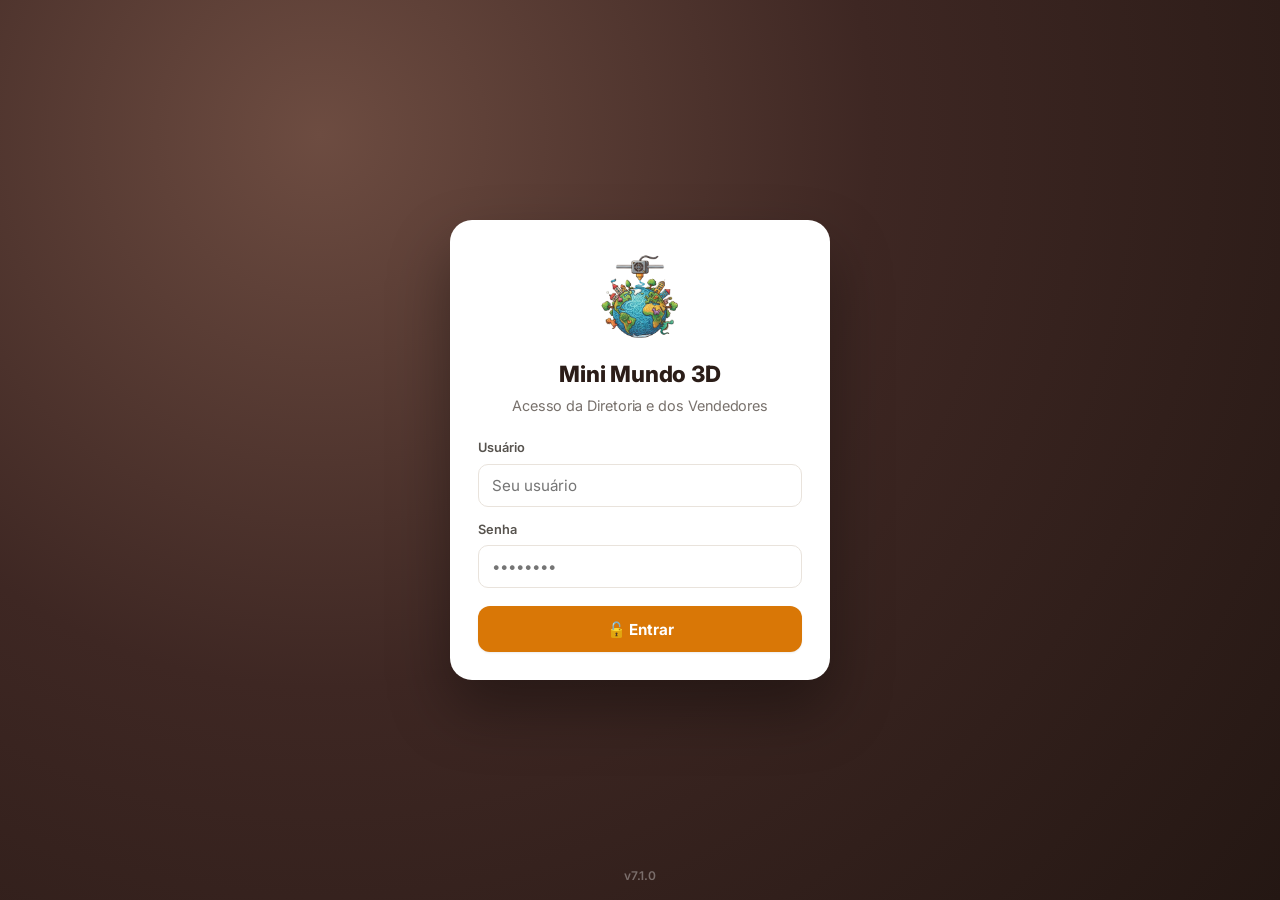
==== commit 9d815970: "regua" ====
--- a/index.html
+++ b/index.html
@@ -17,7 +17,7 @@
     <link rel="icon" href="logo1.png">
 
     <script src="https://cdn.jsdelivr.net/npm/chart.js@4.4.1/dist/chart.umd.min.js"></script>
-    <link rel="stylesheet" href="style.css?v=7.0.0">
+    <link rel="stylesheet" href="style.css?v=7.1.0">
 </head>
 <body>
 
@@ -71,6 +71,7 @@
     <symbol id="i-ajuda" viewBox="0 0 24 24"><circle cx="12" cy="12" r="9.5"/><path d="M9.1 9a3 3 0 0 1 5.8 1c0 2-3 2.6-3 4.4M12 17.5h.01"/></symbol>
     <symbol id="i-play" viewBox="0 0 24 24"><circle cx="12" cy="12" r="9.5"/><path d="m10 8.5 5.5 3.5-5.5 3.5z"/></symbol>
     <symbol id="i-pontos" viewBox="0 0 24 24"><circle cx="5" cy="12" r="1.3"/><circle cx="12" cy="12" r="1.3"/><circle cx="19" cy="12" r="1.3"/></symbol>
+    <symbol id="i-regua" viewBox="0 0 24 24"><path d="M21.3 15.3a2.4 2.4 0 0 1 0 3.4l-2.6 2.6a2.4 2.4 0 0 1-3.4 0L2.7 8.7a2.4 2.4 0 0 1 0-3.4l2.6-2.6a2.4 2.4 0 0 1 3.4 0Z"/><path d="m14.5 12.5 2-2M11.5 9.5l2-2M8.5 6.5l2-2M17.5 15.5l2-2"/></symbol>
     <symbol id="i-link" viewBox="0 0 24 24"><path d="M10 13a5 5 0 0 0 7.5.5l3-3a5 5 0 0 0-7-7l-1.7 1.7"/><path d="M14 11a5 5 0 0 0-7.5-.5l-3 3a5 5 0 0 0 7 7l1.7-1.7"/></symbol>
     <symbol id="i-devolver" viewBox="0 0 24 24"><path d="M9 14 4 9l5-5"/><path d="M4 9h11a5 5 0 0 1 0 10h-3"/></symbol>
 </svg>
@@ -382,6 +383,17 @@
                             <div class="input-group" style="margin-top:14px;"><label for="pf-kit-extras">Extras do kit (caixa, fita, cartão…)</label><input type="text" id="pf-kit-extras" class="mask-money" placeholder="R$ 0,00" oninput="setTimeout(pfCalcular)"></div>
                         </div>
                     </div>
+
+                    <div class="card">
+                        <div class="card-cabeca"><div class="card-titulo">Tamanho</div><small class="card-opc">opcional · em cm</small></div>
+                        <p class="card-desc">Aparece numa régua aqui no painel e na página de venda, para o cliente ter ideia do tamanho.</p>
+                        <div class="med-campos">
+                            <label class="med-campo l"><span>Largura</span><input type="text" id="pf-largura" inputmode="decimal" placeholder="0" oninput="pfMedidas()"><em>cm</em></label>
+                            <label class="med-campo c"><span>Comprimento</span><input type="text" id="pf-comprimento" inputmode="decimal" placeholder="0" oninput="pfMedidas()"><em>cm</em></label>
+                            <label class="med-campo a"><span>Altura</span><input type="text" id="pf-altura" inputmode="decimal" placeholder="0" oninput="pfMedidas()"><em>cm</em></label>
+                        </div>
+                        <div class="med-previa" id="pf-regua"></div>
+                    </div>
                 </div>
 
                 <div class="pf-dir">
@@ -1019,21 +1031,22 @@
     <button id="nav-v-ajuda" class="bottom-nav-btn" onclick="switchTab('ajuda')"><svg class="ic"><use href="#i-ajuda"/></svg>Ajuda</button>
 </nav>
 
-<script src="galeria.js?v=7.0.0"></script>
-<script src="app.js?v=7.0.0"></script>
-<script src="lista-fotos.js?v=7.0.0"></script>
-<script src="consignado.js?v=7.0.0"></script>
-<script src="vendas.js?v=7.0.0"></script>
-<script src="produtos.js?v=7.0.0"></script>
-<script src="dashboard.js?v=7.0.0"></script>
-<script src="ajustes.js?v=7.0.0"></script>
-<script src="rascunho.js?v=7.0.0"></script>
-<script src="usuarios.js?v=7.0.0"></script>
-<script src="temas.js?v=7.0.0"></script>
-<script src="kits.js?v=7.0.0"></script>
-<script src="paginas.js?v=7.0.0"></script>
-<script src="pedidos.js?v=7.0.0"></script>
-<script src="ajuda.js?v=7.0.0"></script>
+<script src="galeria.js?v=7.1.0"></script>
+<script src="app.js?v=7.1.0"></script>
+<script src="regua.js?v=7.1.0"></script>
+<script src="lista-fotos.js?v=7.1.0"></script>
+<script src="consignado.js?v=7.1.0"></script>
+<script src="vendas.js?v=7.1.0"></script>
+<script src="produtos.js?v=7.1.0"></script>
+<script src="dashboard.js?v=7.1.0"></script>
+<script src="ajustes.js?v=7.1.0"></script>
+<script src="rascunho.js?v=7.1.0"></script>
+<script src="usuarios.js?v=7.1.0"></script>
+<script src="temas.js?v=7.1.0"></script>
+<script src="kits.js?v=7.1.0"></script>
+<script src="paginas.js?v=7.1.0"></script>
+<script src="pedidos.js?v=7.1.0"></script>
+<script src="ajuda.js?v=7.1.0"></script>
 <script>if ('serviceWorker' in navigator && location.protocol === 'https:') navigator.serviceWorker.register('sw.js').catch(() => {});</script>
 </body>
 </html>
--- a/style.css
+++ b/style.css
@@ -1914,3 +1914,39 @@
 @media (max-width:360px) {
     .resumo-faixa { grid-template-columns:1fr 1fr; } .resumo-faixa > :last-child { grid-column:1 / -1; }
 }
+
+/* ==========================================
+   v7.1 · TAMANHO DO PRODUTO (régua)
+   ========================================== */
+.card-opc { font-size:.74rem; font-weight:700; color:var(--text-muted); }
+.med-campos { display:grid; grid-template-columns:repeat(3, minmax(0, 1fr)); gap:8px; }
+.med-campo { position:relative; display:flex; flex-direction:column; gap:4px; margin:0; cursor:text; }
+.med-campo span { display:flex; align-items:center; gap:6px; font-size:.74rem; font-weight:800; color:#44403c; }
+.med-campo span::before { content:''; width:8px; height:8px; border-radius:3px; background:var(--cor-med); flex-shrink:0; }
+.med-campo.l { --cor-med:#2f7de1; } .med-campo.c { --cor-med:#139a62; } .med-campo.a { --cor-med:#d23f87; }
+.med-campo input { padding-right:34px !important; font-weight:700; font-variant-numeric:tabular-nums; }
+.med-campo input:focus { border-color:var(--cor-med) !important; box-shadow:0 0 0 3px color-mix(in srgb, var(--cor-med) 18%, transparent) !important; }
+.med-campo em { position:absolute; right:11px; bottom:12px; font-style:normal; font-size:.76rem; font-weight:700; color:var(--text-muted); pointer-events:none; }
+.med-previa { margin-top:14px; padding:14px 10px 10px; border-radius:14px; background:linear-gradient(180deg, #faf9fe, #f5f3fb); border:1px dashed #ddd8f3; color:#57534e; }
+.med-previa .regua svg { --rg-max:240px; }
+.med-previa.mini { margin-top:10px; padding:10px 8px 6px; }
+.med-previa.mini .regua svg { --rg-max:170px; }
+.med-previa:has(.med-vazio) { padding:12px; }
+.med-vazio { margin:0; text-align:center; font-size:.8rem; font-weight:600; color:var(--text-muted); }
+.med-chip { display:inline-flex; align-items:center; gap:4px; vertical-align:middle; padding:2px 8px 2px 6px; border-radius:999px; border:1px solid #ddd8f3; background:#f5f3ff; color:#5b4bc4; font:inherit; font-size:.72rem; font-weight:800; line-height:1.5; cursor:pointer; white-space:nowrap; }
+.med-chip svg.ic { width:13px; height:13px; }
+.med-chip:hover { background:#ede9fe; border-color:#c4b8f5; }
+.mm-chip.med-chip { padding:3px 9px 3px 7px; }
+.regua.grande svg { --rg-max:330px; }
+.regua-nome { margin:-4px 0 12px; text-align:center; }
+.regua-nome b { display:block; font-size:1rem; color:var(--text-main); }
+.regua-nome span { font-size:.78rem; font-weight:600; color:var(--text-muted); }
+@media (max-width:420px) {
+    .med-campos { gap:6px; }
+    /* Tela estreita: o nome fica na cor da medida (sem a bolinha) para "Comprimento" caber */
+    .med-campo span { font-size:.7rem; gap:4px; color:var(--cor-med); }
+    .med-campo span::before { display:none; }
+    .med-campo input { padding-left:9px !important; padding-right:28px !important; }
+    .med-campo em { right:8px; }
+}
+.tp-prod .med-chip, .est-info .med-chip { margin-top:5px; }
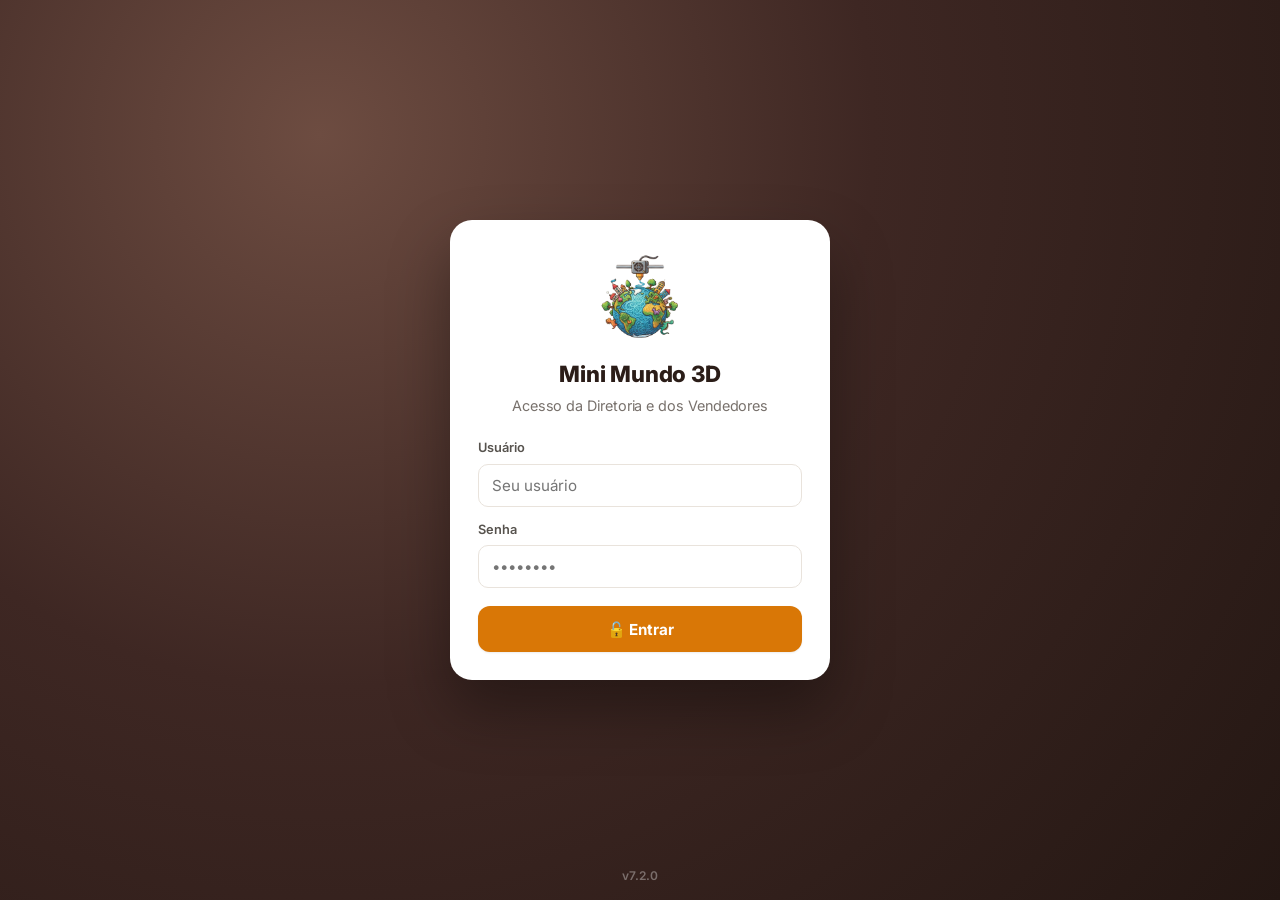
==== commit 3e4ec432: "7.2" ====
--- a/index.html
+++ b/index.html
@@ -17,7 +17,7 @@
     <link rel="icon" href="logo1.png">
 
     <script src="https://cdn.jsdelivr.net/npm/chart.js@4.4.1/dist/chart.umd.min.js"></script>
-    <link rel="stylesheet" href="style.css?v=7.1.0">
+    <link rel="stylesheet" href="style.css?v=7.2.0">
 </head>
 <body>
 
@@ -1031,22 +1031,22 @@
     <button id="nav-v-ajuda" class="bottom-nav-btn" onclick="switchTab('ajuda')"><svg class="ic"><use href="#i-ajuda"/></svg>Ajuda</button>
 </nav>
 
-<script src="galeria.js?v=7.1.0"></script>
-<script src="app.js?v=7.1.0"></script>
-<script src="regua.js?v=7.1.0"></script>
-<script src="lista-fotos.js?v=7.1.0"></script>
-<script src="consignado.js?v=7.1.0"></script>
-<script src="vendas.js?v=7.1.0"></script>
-<script src="produtos.js?v=7.1.0"></script>
-<script src="dashboard.js?v=7.1.0"></script>
-<script src="ajustes.js?v=7.1.0"></script>
-<script src="rascunho.js?v=7.1.0"></script>
-<script src="usuarios.js?v=7.1.0"></script>
-<script src="temas.js?v=7.1.0"></script>
-<script src="kits.js?v=7.1.0"></script>
-<script src="paginas.js?v=7.1.0"></script>
-<script src="pedidos.js?v=7.1.0"></script>
-<script src="ajuda.js?v=7.1.0"></script>
+<script src="galeria.js?v=7.2.0"></script>
+<script src="app.js?v=7.2.0"></script>
+<script src="regua.js?v=7.2.0"></script>
+<script src="lista-fotos.js?v=7.2.0"></script>
+<script src="consignado.js?v=7.2.0"></script>
+<script src="vendas.js?v=7.2.0"></script>
+<script src="produtos.js?v=7.2.0"></script>
+<script src="dashboard.js?v=7.2.0"></script>
+<script src="ajustes.js?v=7.2.0"></script>
+<script src="rascunho.js?v=7.2.0"></script>
+<script src="usuarios.js?v=7.2.0"></script>
+<script src="temas.js?v=7.2.0"></script>
+<script src="kits.js?v=7.2.0"></script>
+<script src="paginas.js?v=7.2.0"></script>
+<script src="pedidos.js?v=7.2.0"></script>
+<script src="ajuda.js?v=7.2.0"></script>
 <script>if ('serviceWorker' in navigator && location.protocol === 'https:') navigator.serviceWorker.register('sw.js').catch(() => {});</script>
 </body>
 </html>
--- a/style.css
+++ b/style.css
@@ -1950,3 +1950,7 @@
     .med-campo em { right:8px; }
 }
 .tp-prod .med-chip, .est-info .med-chip { margin-top:5px; }
+/* Vendas: tamanho na lista de produtos e no produto escolhido */
+.pdv-tam { display:flex !important; align-items:center; gap:4px; margin-top:2px; color:#5b4bc4 !important; font-weight:700; }
+.pdv-tam svg.ic { width:12px; height:12px; flex-shrink:0; }
+.pi-info .med-chip { margin-top:5px; }
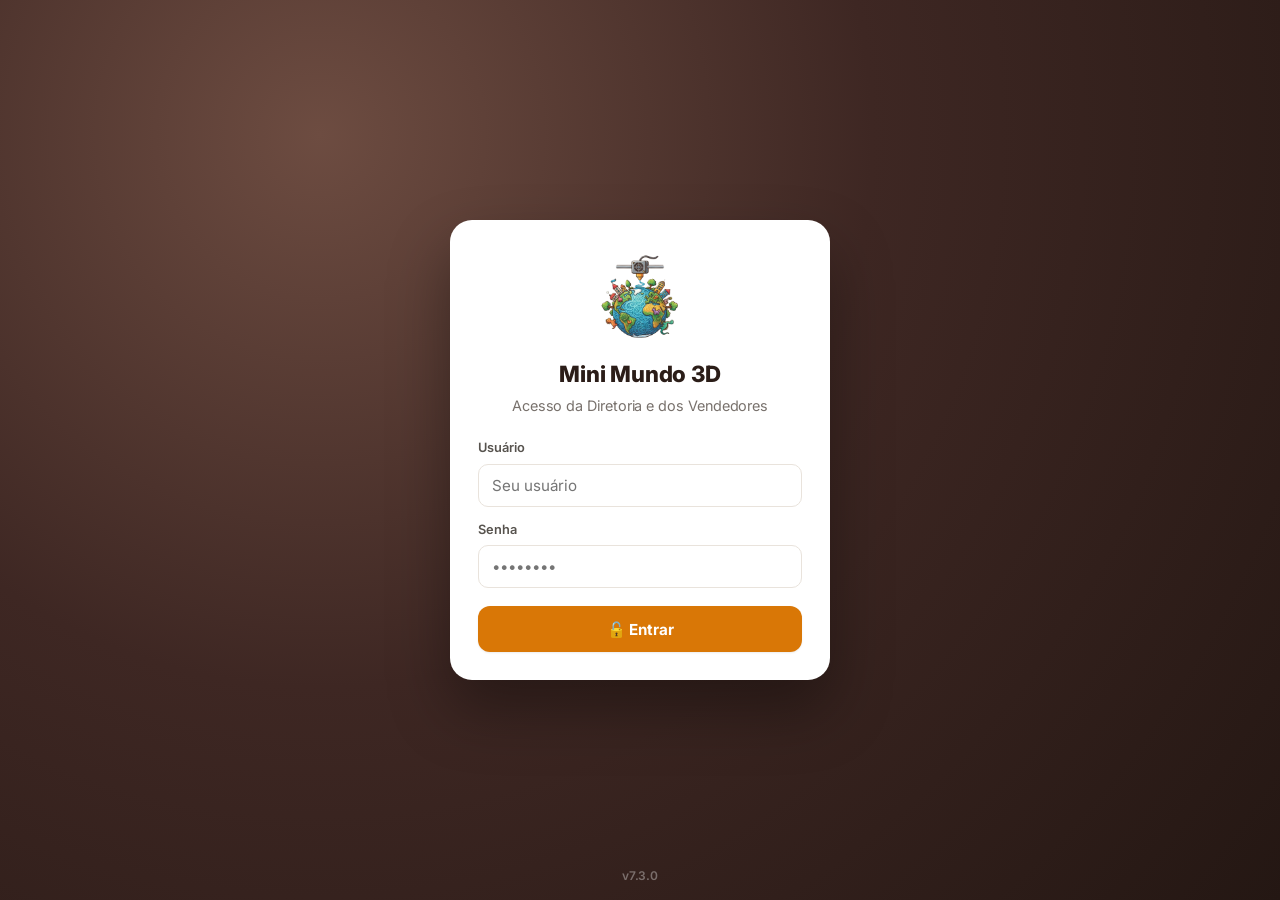
==== commit b9f9ba0d: "7.3" ====
--- a/index.html
+++ b/index.html
@@ -17,7 +17,7 @@
     <link rel="icon" href="logo1.png">
 
     <script src="https://cdn.jsdelivr.net/npm/chart.js@4.4.1/dist/chart.umd.min.js"></script>
-    <link rel="stylesheet" href="style.css?v=7.2.0">
+    <link rel="stylesheet" href="style.css?v=7.3.0">
 </head>
 <body>
 
@@ -387,6 +387,10 @@
                     <div class="card">
                         <div class="card-cabeca"><div class="card-titulo">Tamanho</div><small class="card-opc">opcional · em cm</small></div>
                         <p class="card-desc">Aparece numa régua aqui no painel e na página de venda, para o cliente ter ideia do tamanho.</p>
+                        <div class="med-kit" id="pf-med-kit" hidden>
+                            <p><b>Kit:</b> meça o kit montado: largura e comprimento da base (ex.: a bandeja) e a altura da peça mais alta. Se deixar vazio, o site mostra o tamanho de cada peça.</p>
+                            <button type="button" class="btn-limpar" id="pf-med-sugerir" onclick="pfSugerirMedidas()" hidden><svg class="ic"><use href="#i-regua"/></svg>Sugerir pelas peças</button>
+                        </div>
                         <div class="med-campos">
                             <label class="med-campo l"><span>Largura</span><input type="text" id="pf-largura" inputmode="decimal" placeholder="0" oninput="pfMedidas()"><em>cm</em></label>
                             <label class="med-campo c"><span>Comprimento</span><input type="text" id="pf-comprimento" inputmode="decimal" placeholder="0" oninput="pfMedidas()"><em>cm</em></label>
@@ -1031,22 +1035,22 @@
     <button id="nav-v-ajuda" class="bottom-nav-btn" onclick="switchTab('ajuda')"><svg class="ic"><use href="#i-ajuda"/></svg>Ajuda</button>
 </nav>
 
-<script src="galeria.js?v=7.2.0"></script>
-<script src="app.js?v=7.2.0"></script>
-<script src="regua.js?v=7.2.0"></script>
-<script src="lista-fotos.js?v=7.2.0"></script>
-<script src="consignado.js?v=7.2.0"></script>
-<script src="vendas.js?v=7.2.0"></script>
-<script src="produtos.js?v=7.2.0"></script>
-<script src="dashboard.js?v=7.2.0"></script>
-<script src="ajustes.js?v=7.2.0"></script>
-<script src="rascunho.js?v=7.2.0"></script>
-<script src="usuarios.js?v=7.2.0"></script>
-<script src="temas.js?v=7.2.0"></script>
-<script src="kits.js?v=7.2.0"></script>
-<script src="paginas.js?v=7.2.0"></script>
-<script src="pedidos.js?v=7.2.0"></script>
-<script src="ajuda.js?v=7.2.0"></script>
+<script src="galeria.js?v=7.3.0"></script>
+<script src="app.js?v=7.3.0"></script>
+<script src="regua.js?v=7.3.0"></script>
+<script src="lista-fotos.js?v=7.3.0"></script>
+<script src="consignado.js?v=7.3.0"></script>
+<script src="vendas.js?v=7.3.0"></script>
+<script src="produtos.js?v=7.3.0"></script>
+<script src="dashboard.js?v=7.3.0"></script>
+<script src="ajustes.js?v=7.3.0"></script>
+<script src="rascunho.js?v=7.3.0"></script>
+<script src="usuarios.js?v=7.3.0"></script>
+<script src="temas.js?v=7.3.0"></script>
+<script src="kits.js?v=7.3.0"></script>
+<script src="paginas.js?v=7.3.0"></script>
+<script src="pedidos.js?v=7.3.0"></script>
+<script src="ajuda.js?v=7.3.0"></script>
 <script>if ('serviceWorker' in navigator && location.protocol === 'https:') navigator.serviceWorker.register('sw.js').catch(() => {});</script>
 </body>
 </html>
--- a/style.css
+++ b/style.css
@@ -1954,3 +1954,9 @@
 .pdv-tam { display:flex !important; align-items:center; gap:4px; margin-top:2px; color:#5b4bc4 !important; font-weight:700; }
 .pdv-tam svg.ic { width:12px; height:12px; flex-shrink:0; }
 .pi-info .med-chip { margin-top:5px; }
+/* Kit: como medir o kit montado */
+.med-kit { display:flex; align-items:center; justify-content:space-between; gap:10px; flex-wrap:wrap; margin:0 0 12px; padding:10px 12px; border-radius:12px; background:#f5f3ff; border:1px solid #e4defb; }
+.med-kit p { margin:0; flex:1 1 220px; font-size:.78rem; line-height:1.45; color:#4c4470; }
+.med-kit .btn-limpar { flex-shrink:0; }
+.med-kit-txt { margin:8px 0 0 !important; font-size:.76rem; }
+.med-kit-txt a { color:#5b4bc4; font-weight:800; cursor:pointer; text-decoration:underline; }
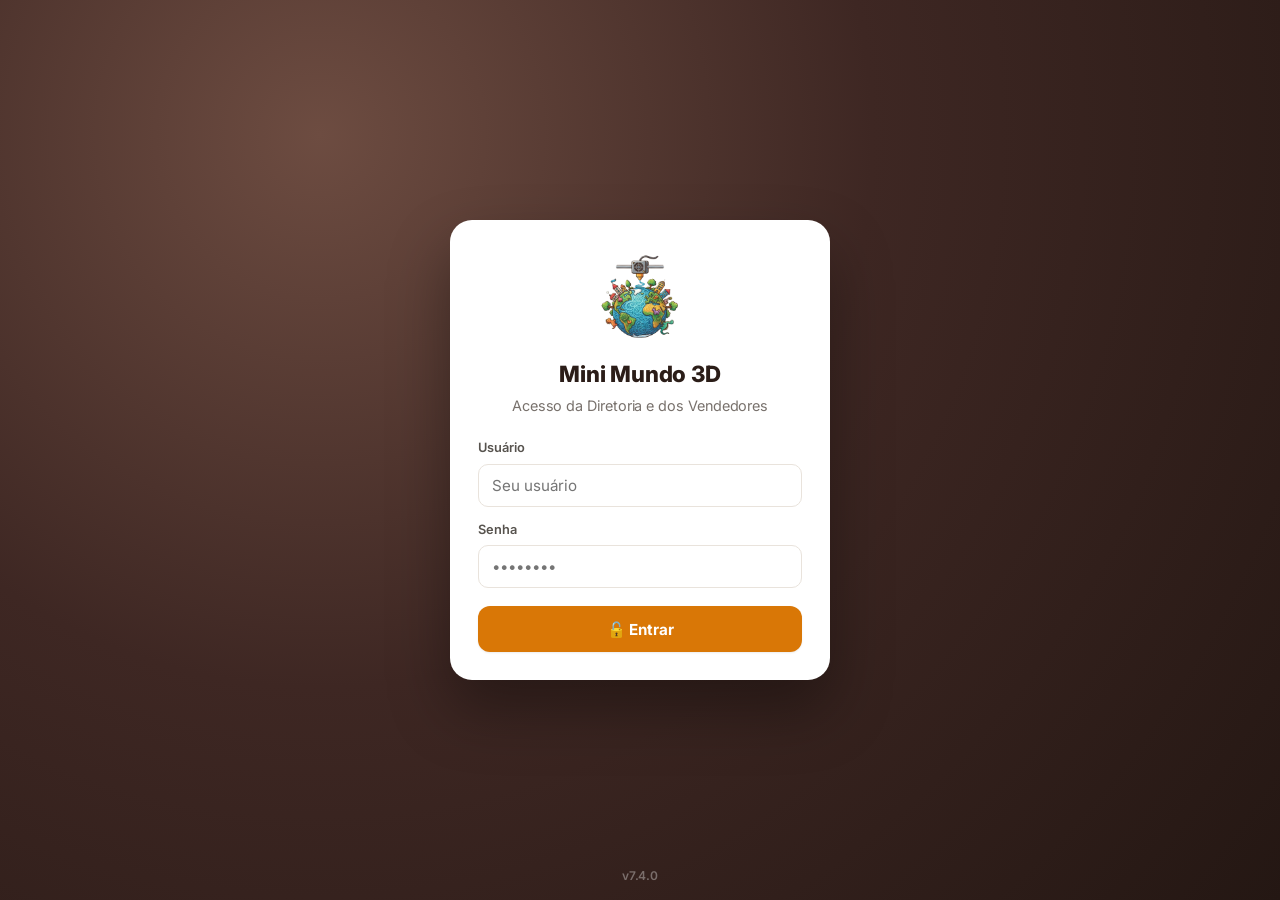
==== commit 487b1715: "site vendedores" ====
--- a/index.html
+++ b/index.html
@@ -17,7 +17,7 @@
     <link rel="icon" href="logo1.png">
 
     <script src="https://cdn.jsdelivr.net/npm/chart.js@4.4.1/dist/chart.umd.min.js"></script>
-    <link rel="stylesheet" href="style.css?v=7.3.0">
+    <link rel="stylesheet" href="style.css?v=7.4.0">
 </head>
 <body>
 
@@ -142,6 +142,7 @@
             <button id="btn-v_estoque" class="tab-btn" onclick="switchTab('v_estoque')"><svg class="ic"><use href="#i-arquivo"/></svg><span>Meu estoque</span></button>
             <button id="btn-v_acerto" class="tab-btn" onclick="switchTab('v_acerto')"><svg class="ic"><use href="#i-dinheiro"/></svg><span>Meu acerto</span></button>
             <button id="btn-v_encomendas" class="tab-btn" onclick="switchTab('v_encomendas')"><svg class="ic"><use href="#i-presente"/></svg><span>Encomendas</span></button>
+            <button id="btn-v_site" class="tab-btn" onclick="switchTab('v_site')"><svg class="ic"><use href="#i-sacola"/></svg><span>Meu site</span><b class="aviso-num" data-aviso-site hidden></b></button>
             <button class="tab-btn" onclick="switchTab('ajuda')"><svg class="ic"><use href="#i-ajuda"/></svg><span>Ajuda</span></button>
         </nav>
 
@@ -785,6 +786,9 @@
             <div id="v-vitrine"></div>
             <button class="btn-magic btn-secundario esconde-vendo-como" style="margin-top:20px;" onclick="abrirTrocarSenha()">🔑 Trocar minha senha</button>
         </div>
+        <div id="tab-v_site" class="tab-content">
+            <div id="v-site"></div>
+        </div>
         <div id="tab-v_acerto" class="tab-content">
             <div id="v-acerto"></div>
         </div>
@@ -1031,26 +1035,28 @@
 <nav class="bottom-nav" id="bottom-nav-vendedor">
     <button id="nav-v_estoque" class="bottom-nav-btn active" onclick="switchTab('v_estoque')"><svg class="ic"><use href="#i-arquivo"/></svg>Estoque</button>
     <button id="nav-v_acerto" class="bottom-nav-btn" onclick="switchTab('v_acerto')"><svg class="ic"><use href="#i-dinheiro"/></svg>Acerto</button>
-    <button id="nav-v_encomendas" class="bottom-nav-btn" onclick="switchTab('v_encomendas')"><svg class="ic"><use href="#i-presente"/></svg>Pedidos</button>
+    <button id="nav-v_encomendas" class="bottom-nav-btn" onclick="switchTab('v_encomendas')"><svg class="ic"><use href="#i-presente"/></svg>Encomendas</button>
+    <button id="nav-v_site" class="bottom-nav-btn" onclick="switchTab('v_site')"><svg class="ic"><use href="#i-sacola"/></svg>Meu site<b class="aviso-num" data-aviso-site hidden></b></button>
     <button id="nav-v-ajuda" class="bottom-nav-btn" onclick="switchTab('ajuda')"><svg class="ic"><use href="#i-ajuda"/></svg>Ajuda</button>
 </nav>
 
-<script src="galeria.js?v=7.3.0"></script>
-<script src="app.js?v=7.3.0"></script>
-<script src="regua.js?v=7.3.0"></script>
-<script src="lista-fotos.js?v=7.3.0"></script>
-<script src="consignado.js?v=7.3.0"></script>
-<script src="vendas.js?v=7.3.0"></script>
-<script src="produtos.js?v=7.3.0"></script>
-<script src="dashboard.js?v=7.3.0"></script>
-<script src="ajustes.js?v=7.3.0"></script>
-<script src="rascunho.js?v=7.3.0"></script>
-<script src="usuarios.js?v=7.3.0"></script>
-<script src="temas.js?v=7.3.0"></script>
-<script src="kits.js?v=7.3.0"></script>
-<script src="paginas.js?v=7.3.0"></script>
-<script src="pedidos.js?v=7.3.0"></script>
-<script src="ajuda.js?v=7.3.0"></script>
+<script src="galeria.js?v=7.4.0"></script>
+<script src="app.js?v=7.4.0"></script>
+<script src="regua.js?v=7.4.0"></script>
+<script src="lista-fotos.js?v=7.4.0"></script>
+<script src="consignado.js?v=7.4.0"></script>
+<script src="site-vendedor.js?v=7.4.0"></script>
+<script src="vendas.js?v=7.4.0"></script>
+<script src="produtos.js?v=7.4.0"></script>
+<script src="dashboard.js?v=7.4.0"></script>
+<script src="ajustes.js?v=7.4.0"></script>
+<script src="rascunho.js?v=7.4.0"></script>
+<script src="usuarios.js?v=7.4.0"></script>
+<script src="temas.js?v=7.4.0"></script>
+<script src="kits.js?v=7.4.0"></script>
+<script src="paginas.js?v=7.4.0"></script>
+<script src="pedidos.js?v=7.4.0"></script>
+<script src="ajuda.js?v=7.4.0"></script>
 <script>if ('serviceWorker' in navigator && location.protocol === 'https:') navigator.serviceWorker.register('sw.js').catch(() => {});</script>
 </body>
 </html>
--- a/style.css
+++ b/style.css
@@ -1960,3 +1960,81 @@
 .med-kit .btn-limpar { flex-shrink:0; }
 .med-kit-txt { margin:8px 0 0 !important; font-size:.76rem; }
 .med-kit-txt a { color:#5b4bc4; font-weight:800; cursor:pointer; text-decoration:underline; }
+
+/* ==========================================
+   v7.4 · SITE DO VENDEDOR (Meu site)
+   ========================================== */
+.ms-abas { margin:14px 0 12px; overflow-x:auto; scrollbar-width:none; }
+.ms-abas::-webkit-scrollbar { display:none; }
+.ms-abas button { white-space:nowrap; flex:1 0 auto; justify-content:center; padding:11px 10px; font-size:.86rem; }
+.ms-dica { margin:0 0 12px; }
+.ms-tit { margin:18px 0 8px; font-size:.82rem; font-weight:800; color:#44403c; text-transform:uppercase; letter-spacing:.04em; }
+.ms-tit small { text-transform:none; letter-spacing:0; font-weight:600; color:var(--text-muted); }
+/* Criar o site */
+.ms-criar { text-align:center; }
+.ms-criar-ic { display:inline-flex; width:56px; height:56px; border-radius:18px; align-items:center; justify-content:center; background:var(--primary-soft); color:var(--primary); margin-bottom:8px; }
+.ms-criar-ic svg.ic { width:28px; height:28px; }
+.ms-criar h3 { margin:0 0 12px; font-size:1.15rem; }
+.ms-criar .input-group, .ms-criar .texto-ajuda { text-align:left; }
+.ms-lista-ok { list-style:none; margin:0 0 16px; padding:0; display:grid; gap:8px; text-align:left; }
+.ms-lista-ok li { display:flex; gap:8px; align-items:flex-start; font-size:.88rem; color:#44403c; line-height:1.4; }
+.ms-lista-ok svg.ic { color:var(--verde); flex-shrink:0; margin-top:2px; }
+/* Meus preços */
+.ms-precos { display:grid; grid-template-columns:minmax(0, 1fr); gap:8px; margin-top:10px; }
+.ms-preco { display:flex; align-items:center; gap:10px; background:#fff; border:1px solid var(--border-color); border-radius:14px; padding:10px 12px; }
+.ms-preco img { width:44px; height:44px; border-radius:10px; object-fit:cover; flex-shrink:0; background:#f5f5f4; }
+.ms-preco-info { flex:1; min-width:0; }
+.ms-preco-info b { display:-webkit-box; -webkit-line-clamp:2; -webkit-box-orient:vertical; overflow:hidden; font-size:.88rem; line-height:1.3; }
+.ms-preco-info small { display:block; font-size:.72rem; color:var(--text-muted); }
+.ms-ganho { color:var(--verde) !important; font-weight:700; }
+.ms-ganho.neg { color:var(--vermelho) !important; }
+.ms-preco-in { width:116px !important; flex-shrink:0; padding:10px 10px !important; text-align:right; font-weight:800; font-variant-numeric:tabular-nums; }
+/* A barra de salvar só aparece quando algum preço mudou, e fica presa embaixo da tela */
+.ms-salvar:not(.on) { display:none; }
+.ms-salvar { position:sticky; bottom:calc(76px + env(safe-area-inset-bottom)); z-index:5; display:flex; align-items:center; justify-content:space-between; gap:10px; margin-top:12px; padding:10px 12px; border-radius:16px; background:#fff; border:1px solid var(--border-color); box-shadow:0 10px 30px -12px rgba(0,0,0,.25); }
+.ms-salvar span { font-size:.82rem; font-weight:700; color:var(--text-muted); }
+.ms-salvar.on { border-color:var(--verde-borda); }
+.ms-salvar.on span { color:var(--verde); }
+.ms-salvar .btn-magic { width:auto; padding:10px 16px; margin:0; }
+@media (min-width:769px) { .ms-salvar { bottom:16px; } }
+/* Divulgar */
+.ms-links { display:grid; gap:10px; }
+.ms-link { display:grid; grid-template-columns:52px 1fr; gap:6px 12px; align-items:center; background:#fff; border:1px solid var(--border-color); border-radius:16px; padding:12px; }
+.ms-link > img, .ms-link-ic { width:52px; height:52px; border-radius:12px; object-fit:cover; background:var(--primary-soft); color:var(--primary); display:flex; align-items:center; justify-content:center; }
+.ms-link-info { min-width:0; }
+.ms-link-info b { display:block; font-size:.92rem; }
+.ms-link-info small { display:block; font-size:.74rem; color:var(--text-muted); }
+.ms-link-info code { display:block; margin-top:3px; font-size:.72rem; color:#5b4bc4; overflow:hidden; text-overflow:ellipsis; white-space:nowrap; }
+.ms-link-bts { grid-column:1 / -1; display:flex; gap:6px; flex-wrap:wrap; }
+.ms-link-bts > * { flex:1; min-width:0; }
+.ms-dados { margin-top:16px; }
+/* Pedidos do site */
+.ms-ped { background:#fff; border:1px solid var(--border-color); border-radius:16px; padding:12px 14px; margin-bottom:10px; }
+.ms-ped.fim { opacity:.8; }
+.ms-ped-topo { display:flex; align-items:center; justify-content:space-between; gap:10px; }
+.ms-ped-topo b { font-size:.92rem; min-width:0; overflow:hidden; text-overflow:ellipsis; white-space:nowrap; }
+.ms-ped-sub { display:block; margin-top:2px; font-size:.74rem; color:var(--text-muted); }
+.ms-ped-itens { list-style:none; margin:10px 0 0; padding:0; display:grid; gap:6px; }
+.ms-ped-itens li { display:flex; align-items:center; gap:9px; font-size:.84rem; }
+.ms-ped-itens img { width:32px; height:32px; border-radius:8px; object-fit:cover; flex-shrink:0; background:#f5f5f4; }
+.ms-ped-itens span { flex:1; min-width:0; }
+.ms-ped-itens em { font-style:normal; font-weight:700; color:#44403c; white-space:nowrap; }
+.ms-ped-obs { display:flex; gap:6px; align-items:flex-start; margin:8px 0 0; font-size:.78rem; color:#57534e; }
+.ms-ped-obs svg.ic { width:14px; height:14px; flex-shrink:0; margin-top:2px; color:var(--text-muted); }
+.ms-ped-total { display:flex; justify-content:space-between; align-items:baseline; margin-top:10px; padding-top:8px; border-top:1px dashed var(--border-color); font-size:.82rem; color:var(--text-muted); }
+.ms-ped-total b { font-size:1.05rem; color:var(--text-main); }
+.ms-ped-baixa { display:flex; gap:6px; align-items:center; margin:8px 0 0; font-size:.76rem; font-weight:700; color:var(--verde); }
+.ms-ped-baixa svg.ic { width:14px; height:14px; }
+.ms-ped-bts { display:flex; flex-wrap:wrap; gap:6px; margin-top:10px; }
+.ms-ped-bts .btn-limpar { flex:1 1 auto; }
+/* Situação do site no controle do vendedor (Admin) */
+.ms-sit { display:flex; align-items:center; gap:12px; padding:12px 14px; border-radius:16px; background:#fff; border:1px solid var(--border-color); }
+.ms-sit > svg.ic { width:22px; height:22px; flex-shrink:0; color:var(--text-muted); }
+.ms-sit div { flex:1; min-width:0; }
+.ms-sit b { display:block; font-size:.92rem; }
+.ms-sit small { display:block; font-size:.76rem; color:var(--text-muted); overflow-wrap:anywhere; }
+.ms-sit.ok { border-color:var(--verde-borda); background:var(--verde-soft); } .ms-sit.ok > svg.ic { color:var(--verde); }
+.ms-sit.pausa { border-color:#fed7aa; background:#fff7ed; } .ms-sit.pausa > svg.ic { color:#c2410c; }
+.bottom-nav-btn .aviso-num { position:absolute; top:2px; right:calc(50% - 22px); margin:0; min-width:17px; height:17px; font-size:.62rem; padding:0 4px; }
+@media (max-width:380px) { .ms-preco-in { width:104px !important; padding:10px 8px !important; } .ms-preco { gap:8px; padding:10px; } .ms-preco img { width:36px; height:36px; } }
+@media (max-width:360px) { .ms-abas button { padding:11px 6px; gap:5px; } .ms-abas button svg.ic { display:none; } }
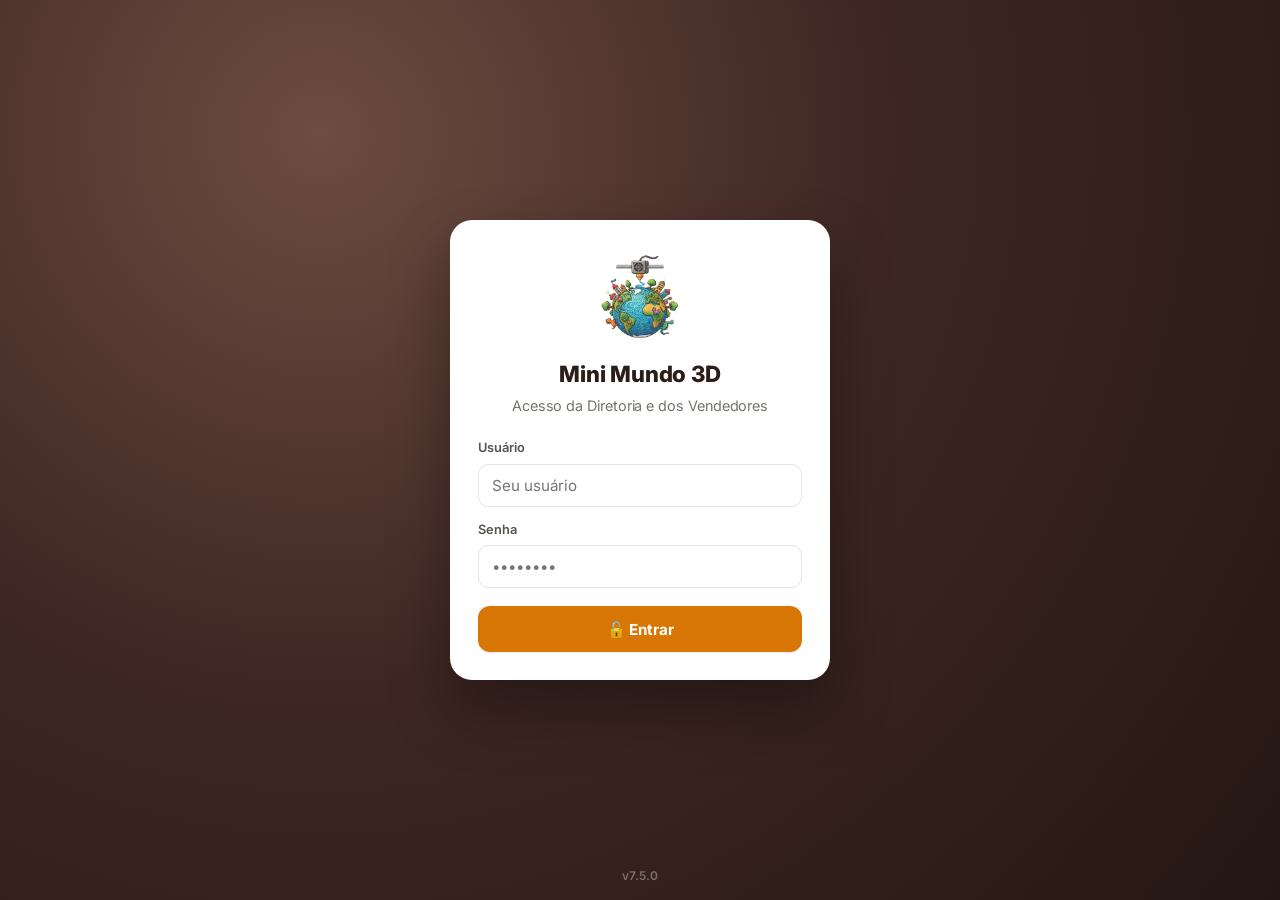
==== commit e9ceb268: "new shop" ====
--- a/index.html
+++ b/index.html
@@ -17,7 +17,7 @@
     <link rel="icon" href="logo1.png">
 
     <script src="https://cdn.jsdelivr.net/npm/chart.js@4.4.1/dist/chart.umd.min.js"></script>
-    <link rel="stylesheet" href="style.css?v=7.4.0">
+    <link rel="stylesheet" href="style.css?v=7.5.0">
 </head>
 <body>
 
@@ -139,7 +139,8 @@
 
         <nav class="sb-nav" id="menu-abas-vendedor">
             <div class="sb-grupo">Meu painel</div>
-            <button id="btn-v_estoque" class="tab-btn" onclick="switchTab('v_estoque')"><svg class="ic"><use href="#i-arquivo"/></svg><span>Meu estoque</span></button>
+            <button id="btn-v_estoque" class="tab-btn" onclick="switchTab('v_estoque')"><svg class="ic"><use href="#i-carrinho"/></svg><span>Vender</span></button>
+            <button id="btn-v_vendas" class="tab-btn" onclick="switchTab('v_vendas')"><svg class="ic"><use href="#i-recibo"/></svg><span>Minhas vendas</span></button>
             <button id="btn-v_acerto" class="tab-btn" onclick="switchTab('v_acerto')"><svg class="ic"><use href="#i-dinheiro"/></svg><span>Meu acerto</span></button>
             <button id="btn-v_encomendas" class="tab-btn" onclick="switchTab('v_encomendas')"><svg class="ic"><use href="#i-presente"/></svg><span>Encomendas</span></button>
             <button id="btn-v_site" class="tab-btn" onclick="switchTab('v_site')"><svg class="ic"><use href="#i-sacola"/></svg><span>Meu site</span><b class="aviso-num" data-aviso-site hidden></b></button>
@@ -781,10 +782,15 @@
         <div id="tab-v_estoque" class="tab-content">
             <div id="v-resumo"></div>
             <div class="busca-ic"><svg class="ic"><use href="#i-busca"/></svg><input type="search" id="v-busca-estoque" placeholder="Buscar peça…" autocomplete="off" enterkeyhint="search" oninput="renderizarVendedorEstoque()"></div>
+            <div class="chips-rolagem" id="vd-cats"></div>
             <div id="loading-v" class="loading-mm">⏳ Carregando suas peças...</div>
-            <div id="v-lista-estoque"></div>
+            <div id="v-lista-estoque" class="vd-grade"></div>
+            <button type="button" class="vd-barra" id="vd-barra" hidden onclick="abrirCarrinhoVendedor()"></button>
             <div id="v-vitrine"></div>
             <button class="btn-magic btn-secundario esconde-vendo-como" style="margin-top:20px;" onclick="abrirTrocarSenha()">🔑 Trocar minha senha</button>
+        </div>
+        <div id="tab-v_vendas" class="tab-content">
+            <div id="v-vendas"></div>
         </div>
         <div id="tab-v_site" class="tab-content">
             <div id="v-site"></div>
@@ -1033,30 +1039,32 @@
 </nav>
 
 <nav class="bottom-nav" id="bottom-nav-vendedor">
-    <button id="nav-v_estoque" class="bottom-nav-btn active" onclick="switchTab('v_estoque')"><svg class="ic"><use href="#i-arquivo"/></svg>Estoque</button>
-    <button id="nav-v_acerto" class="bottom-nav-btn" onclick="switchTab('v_acerto')"><svg class="ic"><use href="#i-dinheiro"/></svg>Acerto</button>
+    <button id="nav-v_estoque" class="bottom-nav-btn active" onclick="switchTab('v_estoque')"><svg class="ic"><use href="#i-carrinho"/></svg>Vender</button>
+    <button id="nav-v_vendas" class="bottom-nav-btn" onclick="switchTab('v_vendas')"><svg class="ic"><use href="#i-recibo"/></svg>Vendas</button>
     <button id="nav-v_encomendas" class="bottom-nav-btn" onclick="switchTab('v_encomendas')"><svg class="ic"><use href="#i-presente"/></svg>Encomendas</button>
     <button id="nav-v_site" class="bottom-nav-btn" onclick="switchTab('v_site')"><svg class="ic"><use href="#i-sacola"/></svg>Meu site<b class="aviso-num" data-aviso-site hidden></b></button>
     <button id="nav-v-ajuda" class="bottom-nav-btn" onclick="switchTab('ajuda')"><svg class="ic"><use href="#i-ajuda"/></svg>Ajuda</button>
 </nav>
 
-<script src="galeria.js?v=7.4.0"></script>
-<script src="app.js?v=7.4.0"></script>
-<script src="regua.js?v=7.4.0"></script>
-<script src="lista-fotos.js?v=7.4.0"></script>
-<script src="consignado.js?v=7.4.0"></script>
-<script src="site-vendedor.js?v=7.4.0"></script>
-<script src="vendas.js?v=7.4.0"></script>
-<script src="produtos.js?v=7.4.0"></script>
-<script src="dashboard.js?v=7.4.0"></script>
-<script src="ajustes.js?v=7.4.0"></script>
-<script src="rascunho.js?v=7.4.0"></script>
-<script src="usuarios.js?v=7.4.0"></script>
-<script src="temas.js?v=7.4.0"></script>
-<script src="kits.js?v=7.4.0"></script>
-<script src="paginas.js?v=7.4.0"></script>
-<script src="pedidos.js?v=7.4.0"></script>
-<script src="ajuda.js?v=7.4.0"></script>
+<script src="galeria.js?v=7.5.0"></script>
+<script src="app.js?v=7.5.0"></script>
+<script src="regua.js?v=7.5.0"></script>
+<script src="lista-fotos.js?v=7.5.0"></script>
+<script src="consignado.js?v=7.5.0"></script>
+<script src="site-vendedor.js?v=7.5.0"></script>
+<script src="vender.js?v=7.5.0"></script>
+<script src="vendas.js?v=7.5.0"></script>
+<script src="produtos.js?v=7.5.0"></script>
+<script src="dashboard.js?v=7.5.0"></script>
+<script src="ajustes.js?v=7.5.0"></script>
+<script src="rascunho.js?v=7.5.0"></script>
+<script src="usuarios.js?v=7.5.0"></script>
+<script src="temas.js?v=7.5.0"></script>
+<script src="kits.js?v=7.5.0"></script>
+<script src="musica.js?v=7.5.0"></script>
+<script src="paginas.js?v=7.5.0"></script>
+<script src="pedidos.js?v=7.5.0"></script>
+<script src="ajuda.js?v=7.5.0"></script>
 <script>if ('serviceWorker' in navigator && location.protocol === 'https:') navigator.serviceWorker.register('sw.js').catch(() => {});</script>
 </body>
 </html>
--- a/style.css
+++ b/style.css
@@ -2038,3 +2038,112 @@
 .bottom-nav-btn .aviso-num { position:absolute; top:2px; right:calc(50% - 22px); margin:0; min-width:17px; height:17px; font-size:.62rem; padding:0 4px; }
 @media (max-width:380px) { .ms-preco-in { width:104px !important; padding:10px 8px !important; } .ms-preco { gap:8px; padding:10px; } .ms-preco img { width:36px; height:36px; } }
 @media (max-width:360px) { .ms-abas button { padding:11px 6px; gap:5px; } .ms-abas button svg.ic { display:none; } }
+
+/* ============================== v7.5 · VENDER (vendedor) ============================== */
+/* Cartões com foto grande; "Adicionar" vira −/+; barra verde do carrinho em cima da barra de baixo */
+.vd-grade { display:grid; grid-template-columns:repeat(auto-fill, minmax(150px, 1fr)); gap:12px; margin-bottom:16px; }
+.vd-grade > .vazio-box { grid-column:1 / -1; }
+@media (min-width:901px) { .vd-grade { grid-template-columns:repeat(auto-fill, minmax(190px, 1fr)); gap:16px; } }
+.vd-card { position:relative; display:flex; flex-direction:column; min-width:0; background:#fff; border:1.5px solid var(--border-color); border-radius:16px; overflow:hidden; box-shadow:var(--sombra); transition:border-color .15s, box-shadow .15s; animation:fadeIn .2s ease; }
+.vd-card.no-carrinho { border-color:var(--verde); box-shadow:0 0 0 3px rgba(5,150,105,.13), var(--sombra); }
+.vd-foto { position:relative; display:block; width:100%; aspect-ratio:1 / 1; padding:0; border:none; background:#f5f2ee; cursor:zoom-in; overflow:hidden; }
+.vd-foto.sem { cursor:default; display:flex; align-items:center; justify-content:center; }
+.vd-foto img { display:block; width:100%; height:100%; object-fit:cover; transition:transform .3s; }
+.vd-foto.sem img { width:46%; height:auto; opacity:.5; }
+@media (hover:hover) { .vd-foto:hover img { transform:scale(1.05); } }
+.vd-lupa { position:absolute; top:8px; right:8px; width:32px; height:32px; border-radius:50%; background:rgba(255,255,255,.93); color:var(--brand-dark); display:flex; align-items:center; justify-content:center; box-shadow:0 2px 8px rgba(0,0,0,.18); }
+.vd-lupa svg.ic { width:16px; height:16px; stroke-width:2.2; }
+.vd-nfotos { position:absolute; top:8px; left:8px; display:inline-flex; align-items:center; gap:4px; font-size:.7rem; font-weight:800; background:rgba(0,0,0,.55); color:#fff; padding:3px 8px; border-radius:999px; }
+.vd-nfotos svg.ic { width:13px; height:13px; }
+.vd-selo { position:absolute; left:8px; bottom:8px; display:inline-flex; align-items:center; gap:4px; background:var(--verde); color:#fff; font-size:.72rem; font-weight:800; padding:4px 10px 4px 7px; border-radius:999px; box-shadow:0 2px 8px rgba(0,0,0,.2); }
+.vd-selo svg.ic { width:13px; height:13px; stroke-width:2.6; }
+.vd-info { display:flex; flex-direction:column; gap:5px; flex:1; min-width:0; padding:10px 11px 2px; }
+.vd-nome { font-size:.9rem; font-weight:700; line-height:1.25; color:var(--brand-dark); display:-webkit-box; -webkit-line-clamp:2; -webkit-box-orient:vertical; overflow:hidden; overflow-wrap:anywhere; }
+.vd-meta { display:flex; flex-wrap:wrap; align-items:center; gap:4px 6px; font-size:.74rem; font-weight:600; color:var(--text-muted); }
+.vd-meta b { color:var(--brand-dark); }
+.vd-meta .med-chip { font-size:.68rem; }
+.vd-preco { display:flex; flex-wrap:wrap; align-items:baseline; justify-content:space-between; gap:2px 6px; margin-top:auto; }
+.vd-preco strong { font-size:1.08rem; font-weight:800; color:var(--brand-dark); letter-spacing:-.01em; }
+.vd-preco small { font-size:.68rem; font-weight:600; color:var(--text-muted); white-space:nowrap; }
+.vd-add { display:flex; align-items:center; justify-content:center; gap:6px; margin:9px 10px 10px; padding:11px 8px; border:none; border-radius:12px; background:var(--brand-dark); color:#fff; font-family:inherit; font-size:.86rem; font-weight:800; cursor:pointer; transition:background .15s, transform .05s; }
+.vd-add:hover { background:#3e2a22; } .vd-add:active { transform:scale(.97); }
+.vd-add svg.ic { width:17px; height:17px; stroke-width:2.4; }
+.vd-passo { display:flex; align-items:center; justify-content:space-between; margin:9px 10px 10px; background:var(--verde-soft); border:1.5px solid #a7f3d0; border-radius:12px; overflow:hidden; }
+.vd-passo button { width:46px; height:41px; border:none; background:none; color:var(--verde); font-family:inherit; font-size:1.35rem; font-weight:800; line-height:1; cursor:pointer; }
+.vd-passo button:active { background:rgba(5,150,105,.12); }
+.vd-passo button:disabled { opacity:.3; cursor:not-allowed; }
+.vd-passo b { font-size:1.02rem; color:#065f46; min-width:24px; text-align:center; }
+.vd-barra { position:fixed; z-index:8999; left:50%; transform:translateX(-50%); bottom:calc(78px + env(safe-area-inset-bottom)); width:calc(100% - 28px); max-width:520px; display:flex; align-items:center; gap:12px; padding:10px 10px 10px 16px; border:none; border-radius:18px; background:var(--verde); color:#fff; font-family:inherit; text-align:left; cursor:pointer; box-shadow:0 16px 32px -12px rgba(5,150,105,.7), 0 2px 8px rgba(0,0,0,.12); animation:vdSobe .22s ease; }
+@keyframes vdSobe { from { transform:translate(-50%, 16px); opacity:0; } }
+.vd-barra > svg.ic { width:24px; height:24px; }
+.vd-barra span { flex:1; min-width:0; font-size:.78rem; font-weight:600; opacity:.95; white-space:nowrap; overflow:hidden; text-overflow:ellipsis; }
+.vd-barra span b { display:block; font-size:1.05rem; font-weight:800; }
+.vd-barra em { font-style:normal; font-weight:800; font-size:.88rem; background:rgba(255,255,255,.2); padding:11px 14px; border-radius:12px; white-space:nowrap; }
+@media (min-width:901px) { .vd-barra { bottom:24px; left:calc(50% + var(--largura-menu) / 2); } }
+#tab-v_estoque.com-carrinho { padding-bottom:74px; }
+/* Fechar a venda */
+.vd-itens { margin-top:-4px; }
+.vd-item { display:grid; grid-template-columns:60px minmax(0, 1fr) auto; grid-template-areas:"foto info lixo" "linha linha linha" "aviso aviso aviso"; align-items:start; gap:10px 12px; padding:12px 0; border-bottom:1px solid var(--border-color); }
+.vd-item > .btn-ic { grid-area:lixo; } .vd-item-info { grid-area:info; } .vd-item-linha { grid-area:linha; } .vd-item > .vd-aviso { grid-area:aviso; margin-top:-4px; }
+.vd-item-foto { grid-area:foto; width:60px; height:60px; flex-shrink:0; padding:0; border:none; border-radius:12px; overflow:hidden; background:#f5f2ee; cursor:zoom-in; }
+span.vd-item-foto { cursor:default; }
+.vd-item-foto img { display:block; width:100%; height:100%; object-fit:cover; }
+.vd-item-info { flex:1; min-width:0; }
+.vd-item-info > b { display:block; font-size:.92rem; color:var(--brand-dark); line-height:1.25; overflow-wrap:anywhere; }
+.vd-item-info > small { display:block; margin-top:1px; font-size:.74rem; font-weight:600; color:var(--text-muted); }
+.vd-item-linha { display:flex; flex-wrap:wrap; align-items:center; gap:8px; }
+.vd-x { font-weight:800; color:var(--text-muted); }
+.vd-passo.mini { margin:0; } .vd-passo.mini button { width:38px; height:38px; } .vd-passo.mini b { min-width:22px; }
+label.vd-preco-campo { display:inline-flex; width:auto; margin:0; align-items:center; gap:4px; padding:0 10px; border:1.5px solid var(--border-color); border-radius:10px; background:#fafaf9; font-size:.82rem; font-weight:700; color:var(--text-muted); }
+.vd-preco-campo:focus-within { border-color:var(--primary); background:#fff; }
+.vd-preco-campo input { width:74px; padding:9px 0; border:none; background:none; outline:none; font-family:inherit; font-size:16px; font-weight:800; color:var(--brand-dark); }
+.vd-preco-campo small { font-size:.7rem; font-weight:600; }
+.vd-sub { margin-left:auto; font-size:.9rem; font-weight:800; color:var(--brand-dark); white-space:nowrap; }
+.vd-aviso { margin-top:6px; padding:5px 9px; border-radius:8px; background:#fffbeb; color:#b45309; font-size:.74rem; font-weight:700; }
+.vd-linha-bt { display:flex; gap:8px; margin-top:12px; } .vd-linha-bt .btn-limpar { flex:1; padding:10px; }
+.vd-secao { margin:18px 0 8px; font-size:.76rem; font-weight:800; letter-spacing:.04em; text-transform:uppercase; color:#44403c; }
+.vd-secao small { text-transform:none; letter-spacing:0; font-weight:600; color:var(--text-muted); }
+.vd-pago button { padding:11px 10px; }
+.vd-formas { display:flex; flex-wrap:wrap; gap:8px; margin-top:10px; }
+.vd-formas.grande .chip-op { flex:1 1 40%; justify-content:center; padding:14px; font-size:.92rem; }
+.vd-contas { display:grid; gap:7px; margin:16px 0 12px; padding:12px 14px; border-radius:14px; background:#fafaf9; border:1px solid var(--border-color); text-align:left; }
+.vd-contas div { display:flex; justify-content:space-between; gap:10px; font-size:.86rem; font-weight:600; color:#57534e; }
+.vd-contas b { font-weight:800; color:var(--brand-dark); white-space:nowrap; }
+.vd-contas .total b { font-size:1.2rem; }
+.vd-contas .lucro { padding-top:7px; border-top:1px dashed var(--border-color); } .vd-contas .lucro b { font-size:1.05rem; color:var(--verde); } .vd-contas .lucro.neg b { color:var(--vermelho); }
+.vd-nota { text-align:center; margin:8px 0 0; }
+/* Minhas vendas */
+.vv-seg { margin:0 0 14px; } .vv-seg button { padding:10px 8px; font-size:.8rem; }
+.vv-card { margin-bottom:10px; padding:12px 14px; background:#fff; border:1px solid var(--border-color); border-left:4px solid #f59e0b; border-radius:14px; box-shadow:var(--sombra); animation:fadeIn .2s ease; }
+.vv-card.pago { border-left-color:var(--verde); }
+.vv-topo { display:flex; align-items:flex-start; justify-content:space-between; gap:10px; }
+.vv-topo > div { min-width:0; }
+.vv-topo b { display:block; font-size:.96rem; color:var(--brand-dark); overflow-wrap:anywhere; }
+.vv-topo small { display:block; font-size:.74rem; font-weight:600; color:var(--text-muted); }
+.vv-itens { display:grid; gap:6px; margin:10px 0; }
+.vv-it { display:flex; align-items:center; gap:10px; font-size:.85rem; color:#44403c; }
+.vv-it img { width:40px; height:40px; flex-shrink:0; border-radius:10px; object-fit:cover; background:#f5f2ee; }
+.vv-it span { flex:1; min-width:0; overflow:hidden; text-overflow:ellipsis; white-space:nowrap; }
+.vv-it em { font-style:normal; font-weight:700; white-space:nowrap; }
+.vv-obs { margin:0 0 10px; font-size:.8rem; color:#57534e; overflow-wrap:anywhere; }
+.vv-contas { display:grid; grid-template-columns:repeat(3, minmax(0, 1fr)); gap:6px; padding:8px 10px; border-radius:10px; background:#fafaf9; }
+.vv-contas span { display:flex; flex-direction:column; min-width:0; font-size:.68rem; font-weight:700; color:var(--text-muted); }
+.vv-contas b { font-size:.92rem; color:var(--brand-dark); white-space:nowrap; overflow:hidden; text-overflow:ellipsis; }
+.vv-contas b.pos { color:var(--verde); } .vv-contas b.neg { color:var(--vermelho); }
+.vv-acoes { display:flex; flex-wrap:wrap; align-items:center; gap:8px; margin-top:10px; }
+.vv-acoes .btn-vendi { padding:10px 16px; }
+.vv-espaco { flex:1; }
+.vv-zap { display:inline-flex; align-items:center; gap:6px; padding:10px 14px; border-radius:10px; background:#25d366; color:#fff; font-size:.86rem; font-weight:700; text-decoration:none; }
+.vv-zap.claro { background:#fff; color:#15803d; border:1.5px solid #bbf7d0; padding:8px 12px; }
+.vv-zap svg.ic { width:16px; height:16px; }
+.vv-acerto { display:flex; align-items:center; gap:5px; margin-top:8px; font-size:.72rem; font-weight:600; color:var(--text-muted); }
+.vv-acerto.ok { color:var(--verde); } .vv-acerto svg.ic { width:13px; height:13px; }
+.vv-antigas { margin-top:14px; } .vv-antigas summary { cursor:pointer; font-size:.8rem; font-weight:800; color:var(--text-muted); padding:6px 0; }
+@media (max-width:380px) {
+    .vd-grade { gap:9px; } .vd-info { padding:9px 9px 2px; } .vd-add, .vd-passo { margin:8px; } .vd-nome { font-size:.85rem; }
+    .vd-preco strong { font-size:1rem; } .vv-contas b { font-size:.84rem; } .vv-seg button { font-size:.74rem; gap:4px; } .vv-seg button svg.ic { display:none; }
+}
+/* v7.5 · Música no editor da página */
+.pe-musica { display:flex; gap:8px; align-items:stretch; }
+.pe-musica select { flex:1; min-width:0; margin:0 !important; }
+.pe-musica .btn-limpar { flex-shrink:0; padding:0 14px; white-space:nowrap; }
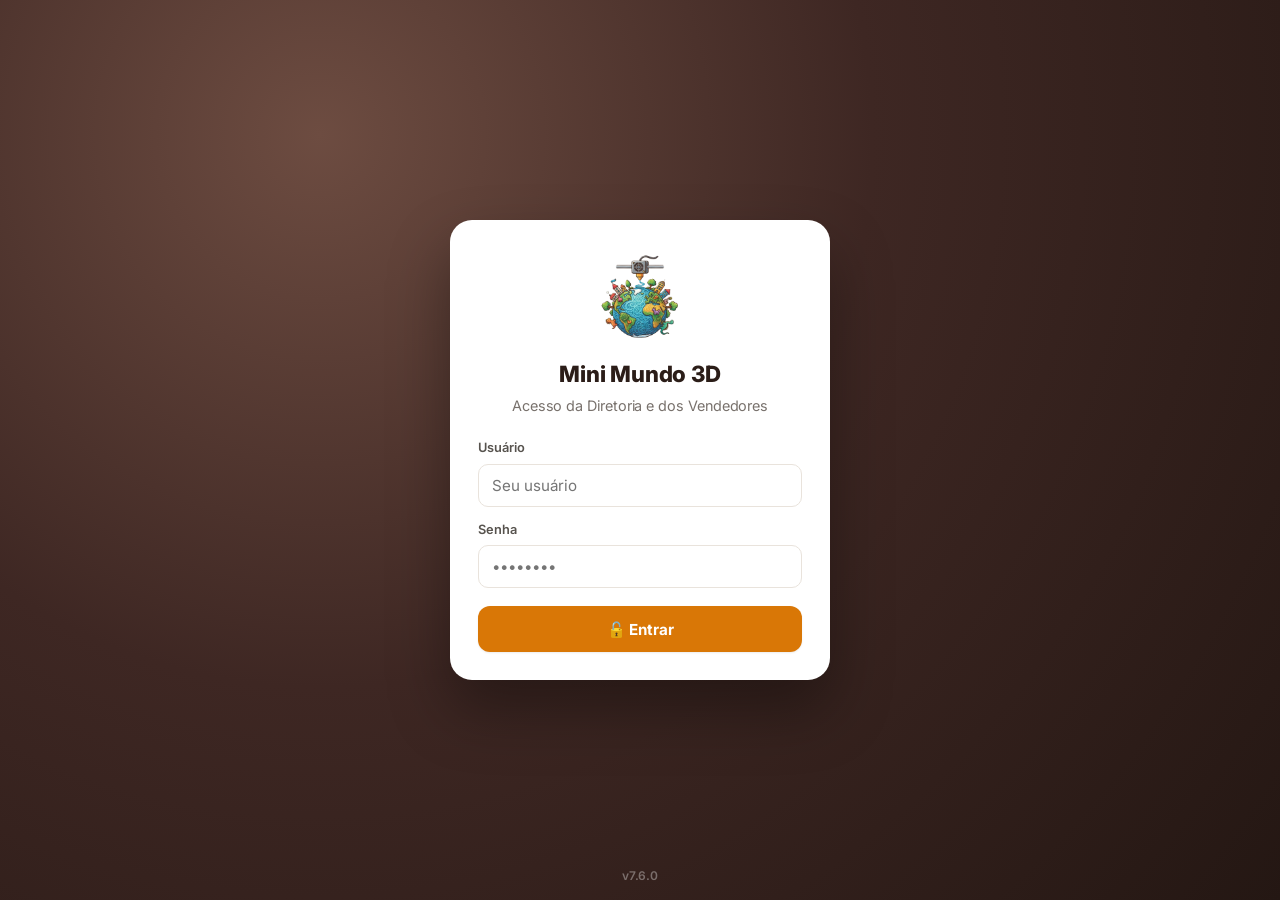
==== commit 139aedba: "telegram" ====
--- a/index.html
+++ b/index.html
@@ -17,7 +17,7 @@
     <link rel="icon" href="logo1.png">
 
     <script src="https://cdn.jsdelivr.net/npm/chart.js@4.4.1/dist/chart.umd.min.js"></script>
-    <link rel="stylesheet" href="style.css?v=7.5.0">
+    <link rel="stylesheet" href="style.css?v=7.6.0">
 </head>
 <body>
 
@@ -697,6 +697,7 @@
         </div>
 
         <div id="tab-config" class="tab-content">
+            <div class="card tg-card" id="tg-card"></div>
             <div class="grade-2">
                 <div class="card">
                     <div class="card-titulo"><svg class="ic"><use href="#i-usuarios"/></svg>Consignado (vendedores)</div>
@@ -1046,25 +1047,26 @@
     <button id="nav-v-ajuda" class="bottom-nav-btn" onclick="switchTab('ajuda')"><svg class="ic"><use href="#i-ajuda"/></svg>Ajuda</button>
 </nav>
 
-<script src="galeria.js?v=7.5.0"></script>
-<script src="app.js?v=7.5.0"></script>
-<script src="regua.js?v=7.5.0"></script>
-<script src="lista-fotos.js?v=7.5.0"></script>
-<script src="consignado.js?v=7.5.0"></script>
-<script src="site-vendedor.js?v=7.5.0"></script>
-<script src="vender.js?v=7.5.0"></script>
-<script src="vendas.js?v=7.5.0"></script>
-<script src="produtos.js?v=7.5.0"></script>
-<script src="dashboard.js?v=7.5.0"></script>
-<script src="ajustes.js?v=7.5.0"></script>
-<script src="rascunho.js?v=7.5.0"></script>
-<script src="usuarios.js?v=7.5.0"></script>
-<script src="temas.js?v=7.5.0"></script>
-<script src="kits.js?v=7.5.0"></script>
-<script src="musica.js?v=7.5.0"></script>
-<script src="paginas.js?v=7.5.0"></script>
-<script src="pedidos.js?v=7.5.0"></script>
-<script src="ajuda.js?v=7.5.0"></script>
+<script src="galeria.js?v=7.6.0"></script>
+<script src="app.js?v=7.6.0"></script>
+<script src="regua.js?v=7.6.0"></script>
+<script src="lista-fotos.js?v=7.6.0"></script>
+<script src="consignado.js?v=7.6.0"></script>
+<script src="site-vendedor.js?v=7.6.0"></script>
+<script src="vender.js?v=7.6.0"></script>
+<script src="vendas.js?v=7.6.0"></script>
+<script src="produtos.js?v=7.6.0"></script>
+<script src="dashboard.js?v=7.6.0"></script>
+<script src="ajustes.js?v=7.6.0"></script>
+<script src="rascunho.js?v=7.6.0"></script>
+<script src="usuarios.js?v=7.6.0"></script>
+<script src="temas.js?v=7.6.0"></script>
+<script src="kits.js?v=7.6.0"></script>
+<script src="musica.js?v=7.6.0"></script>
+<script src="paginas.js?v=7.6.0"></script>
+<script src="pedidos.js?v=7.6.0"></script>
+<script src="telegram.js?v=7.6.0"></script>
+<script src="ajuda.js?v=7.6.0"></script>
 <script>if ('serviceWorker' in navigator && location.protocol === 'https:') navigator.serviceWorker.register('sw.js').catch(() => {});</script>
 </body>
 </html>
--- a/style.css
+++ b/style.css
@@ -2147,3 +2147,43 @@
 .pe-musica { display:flex; gap:8px; align-items:stretch; }
 .pe-musica select { flex:1; min-width:0; margin:0 !important; }
 .pe-musica .btn-limpar { flex-shrink:0; padding:0 14px; white-space:nowrap; }
+
+/* ============================== v7.6 · TELEGRAM (Ajustes) ============================== */
+.tg-card { margin-bottom:16px; }
+.tg-titulo { display:flex; align-items:center; gap:10px; }
+.tg-titulo .badge-status { margin-left:auto; }
+.tg-bot { display:flex; flex-wrap:wrap; align-items:center; gap:8px 10px; padding:10px 12px; margin-bottom:12px; border-radius:12px; background:#f0f9ff; border:1px solid #bae6fd; color:#0c4a6e; font-size:.86rem; }
+.tg-bot > svg.ic { width:18px; height:18px; color:#0284c7; }
+.tg-bot > span:first-of-type { flex:1; min-width:0; }
+.tg-sit { display:inline-flex; align-items:center; gap:5px; font-size:.76rem; font-weight:800; color:var(--text-muted); }
+.tg-sit svg.ic { width:14px; height:14px; }
+.tg-sit.ok { color:var(--verde); } .tg-sit.erro { color:#b45309; flex-basis:100%; font-weight:700; }
+.tg-passo { display:flex; gap:12px; padding:14px 0; border-top:1px solid var(--border-color); }
+.tg-passo:first-of-type { border-top:none; }
+.tg-num { width:30px; height:30px; flex-shrink:0; border-radius:50%; display:flex; align-items:center; justify-content:center; background:#0284c7; color:#fff; font-weight:800; font-size:.9rem; }
+.tg-passo.feito .tg-num { background:var(--verde); }
+.tg-num svg.ic { width:16px; height:16px; stroke-width:2.6; }
+.tg-passo-corpo { flex:1; min-width:0; }
+.tg-passo-corpo > b { display:block; font-size:.92rem; color:var(--brand-dark); margin:4px 0 4px; overflow-wrap:anywhere; }
+.tg-passo-corpo > small, .tg-manual { display:block; font-size:.76rem; color:var(--text-muted); margin-top:6px; }
+.tg-texto { margin:2px 0 10px; font-size:.84rem; color:#57534e; }
+.tg-lista { margin:6px 0 10px; padding-left:20px; font-size:.84rem; color:#44403c; display:grid; gap:4px; }
+.tg-lista code, .tg-manual code, .tg-cmds code { background:#f2efeb; padding:1px 6px; border-radius:6px; font-size:.82em; }
+.tg-alerta { display:flex; gap:8px; align-items:flex-start; padding:9px 12px; margin:0 0 10px; border-radius:10px; background:#fffbeb; color:#92400e; font-size:.8rem; font-weight:600; }
+.tg-alerta svg.ic { width:16px; height:16px; flex-shrink:0; margin-top:1px; }
+.tg-link { display:inline-flex !important; width:auto !important; align-items:center; gap:7px; text-decoration:none; background:#0284c7 !important; color:#fff !important; }
+.tg-link:hover { background:#0369a1 !important; }
+.tg-bts { display:flex; flex-wrap:wrap; gap:8px; margin-top:10px; }
+.tg-pessoas { display:grid; gap:6px; margin:4px 0 10px; }
+.tg-pessoa { display:flex; align-items:center; gap:10px; padding:8px 10px; border-radius:10px; background:#fafaf9; border:1px solid var(--border-color); font-size:.86rem; }
+.tg-pessoa > svg.ic { width:16px; height:16px; color:var(--text-muted); }
+.tg-pessoa span { flex:1; min-width:0; } .tg-pessoa small { color:var(--text-muted); }
+.tg-secao { margin:18px 0 10px; padding-top:14px; border-top:1px solid var(--border-color); font-size:.76rem; font-weight:800; letter-spacing:.04em; text-transform:uppercase; color:#44403c; }
+.tg-tipos { display:grid; grid-template-columns:repeat(auto-fill, minmax(230px, 1fr)); gap:10px 16px; }
+.tg-horas { margin-top:14px; }
+.tg-cmds { margin-top:16px; font-size:.82rem; color:#44403c; }
+.tg-cmds summary { cursor:pointer; font-weight:800; color:var(--text-muted); padding:4px 0; }
+.tg-cmds div { padding:4px 0; border-bottom:1px dashed var(--border-color); }
+.tg-rodape { margin-top:16px; padding-top:14px; border-top:1px solid var(--border-color); }
+.tg-balao { white-space:pre-wrap; font-size:.9rem; line-height:1.5; color:#1c1917; background:#effdde; border-radius:14px 14px 14px 4px; padding:12px 14px; box-shadow:0 1px 2px rgba(0,0,0,.12); overflow-wrap:anywhere; }
+.tg-balao code { background:rgba(0,0,0,.06); padding:0 4px; border-radius:4px; }
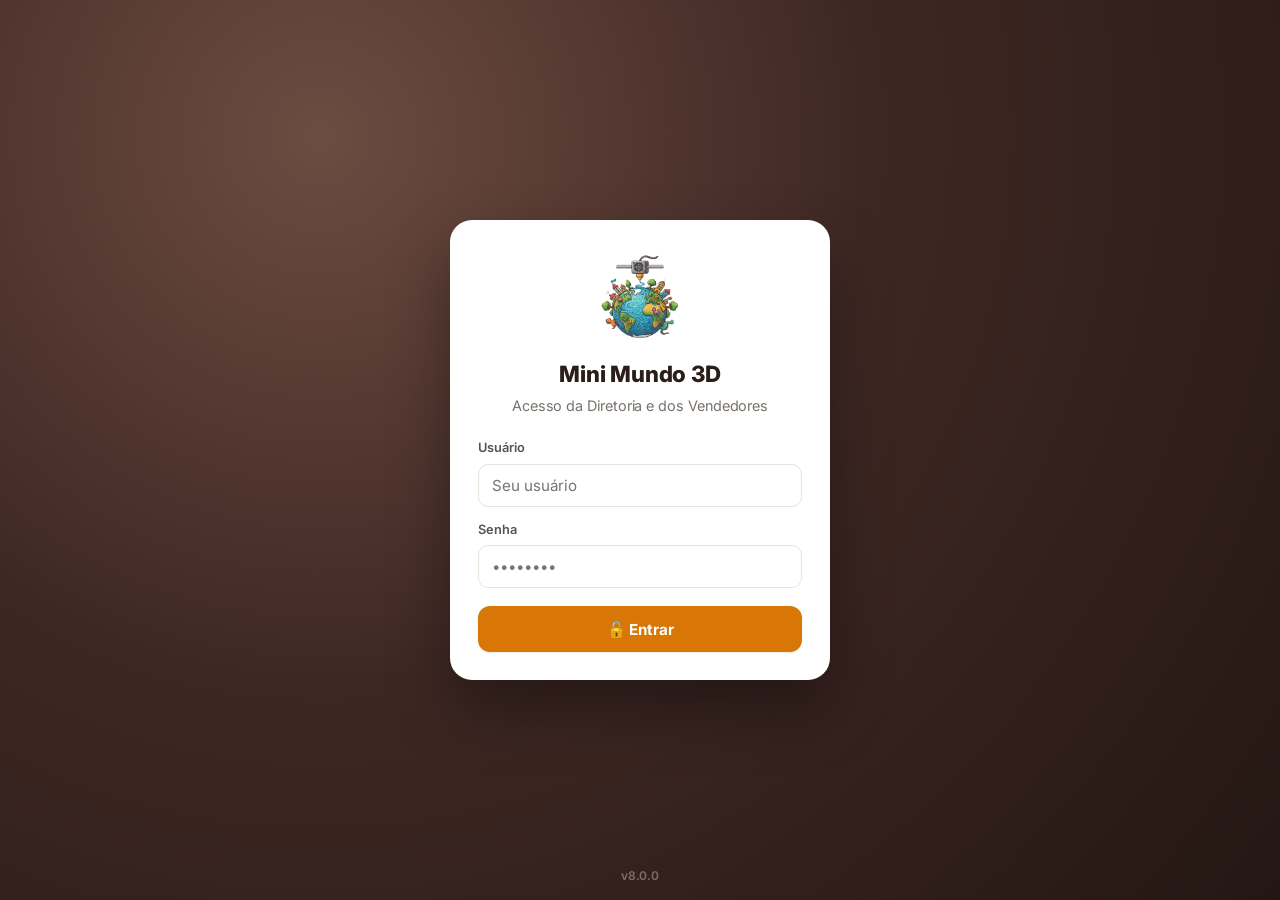
==== commit ca3505ee: "new interface" ====
--- a/index.html
+++ b/index.html
@@ -17,7 +17,7 @@
     <link rel="icon" href="logo1.png">
 
     <script src="https://cdn.jsdelivr.net/npm/chart.js@4.4.1/dist/chart.umd.min.js"></script>
-    <link rel="stylesheet" href="style.css?v=7.6.0">
+    <link rel="stylesheet" href="style.css?v=8.0.0">
 </head>
 <body>
 
@@ -108,22 +108,29 @@
             <button id="btn-dashboard_erp" class="tab-btn active" onclick="switchTab('dashboard_erp')"><svg class="ic"><use href="#i-painel"/></svg><span>Início</span></button>
 
             <div class="sb-grupo">Vender</div>
-            <button id="btn-vendas" class="tab-btn" onclick="switchTab('vendas')"><svg class="ic"><use href="#i-carrinho"/></svg><span>Vendas</span></button>
-            <button id="btn-pedidos" class="tab-btn" onclick="switchTab('pedidos')"><svg class="ic"><use href="#i-recibo"/></svg><span>Pedidos</span><b class="aviso-num" data-aviso-pedidos hidden></b></button>
-            <button id="btn-paginas" class="tab-btn" onclick="switchTab('paginas')"><svg class="ic"><use href="#i-megafone"/></svg><span>Páginas de venda</span></button>
-
-            <div class="sb-grupo">Produção e estoque</div>
-            <button id="btn-modelos" class="tab-btn" onclick="switchTab('modelos')"><svg class="ic"><use href="#i-pacote"/></svg><span>Produtos</span></button>
+            <button id="btn-vendas" class="tab-btn" onclick="switchTab('vendas')"><svg class="ic"><use href="#i-carrinho"/></svg><span>Vender e vendas</span></button>
+            <button id="btn-pedidos" class="tab-btn" onclick="switchTab('pedidos')"><svg class="ic"><use href="#i-recibo"/></svg><span>Pedidos e orçamentos</span><b class="aviso-num" data-aviso-pedidos hidden></b></button>
+            <button id="btn-clientes" class="tab-btn" onclick="switchTab('clientes')"><svg class="ic"><use href="#i-usuarios"/></svg><span>Clientes</span></button>
+
+            <div class="sb-grupo">Produzir</div>
+            <button id="btn-fila" class="tab-btn" onclick="switchTab('fila')"><svg class="ic"><use href="#i-impressora"/></svg><span>Fila de impressão</span><b class="aviso-num" data-aviso-fila hidden></b></button>
+            <button id="btn-estoque" class="tab-btn" onclick="switchTab('estoque')"><svg class="ic"><use href="#i-arquivo"/></svg><span>Estoque</span></button>
+            <button id="btn-etiquetas" class="tab-btn" onclick="switchTab('etiquetas')"><svg class="ic"><use href="#i-etiqueta"/></svg><span>Etiquetas com QR</span></button>
+
+            <div class="sb-grupo">Produtos</div>
+            <button id="btn-modelos" class="tab-btn" onclick="switchTab('modelos')"><svg class="ic"><use href="#i-pacote"/></svg><span>Produtos e preços</span></button>
             <button id="btn-precificar" class="tab-btn" onclick="switchTab('precificar')"><svg class="ic"><use href="#i-calculadora"/></svg><span>Precificar</span></button>
             <button id="btn-kits" class="tab-btn" onclick="switchTab('kits')"><svg class="ic"><use href="#i-camadas"/></svg><span>Kits</span></button>
-            <button id="btn-estoque" class="tab-btn" onclick="switchTab('estoque')"><svg class="ic"><use href="#i-arquivo"/></svg><span>Estoque</span></button>
-
-            <div class="sb-grupo">Equipe e dinheiro</div>
+
+            <div class="sb-grupo">Dinheiro e equipe</div>
             <button id="btn-vendedores" class="tab-btn" onclick="switchTab('vendedores')"><svg class="ic"><use href="#i-usuarios"/></svg><span>Vendedores</span></button>
             <button id="btn-custos" class="tab-btn" onclick="switchTab('custos')"><svg class="ic"><use href="#i-carteira"/></svg><span>Custos e compras</span></button>
 
-            <div class="sb-grupo">Site e extras</div>
-            <button id="btn-loja" class="tab-btn" onclick="switchTab('loja')"><svg class="ic"><use href="#i-sacola"/></svg><span>Catálogo do site</span></button>
+            <div class="sb-grupo">Site</div>
+            <button id="btn-paginas" class="tab-btn" onclick="switchTab('paginas')"><svg class="ic"><use href="#i-megafone"/></svg><span>Páginas de venda</span></button>
+
+            <div class="sb-grupo">Extras</div>
+            <button id="btn-loja" class="tab-btn" onclick="switchTab('loja')"><svg class="ic"><use href="#i-sacola"/></svg><span>Vitrine antiga</span></button>
             <button id="btn-imas" class="tab-btn" onclick="switchTab('imas')"><svg class="ic"><use href="#i-ima"/></svg><span>Ímãs NFC</span></button>
             <button id="btn-anuncios" class="tab-btn" onclick="switchTab('anuncios')"><svg class="ic"><use href="#i-estrela"/></svg><span>Anúncios</span></button>
             <button id="btn-analytics" class="tab-btn" onclick="switchTab('analytics')"><svg class="ic"><use href="#i-barras"/></svg><span>Analytics</span></button>
@@ -143,6 +150,7 @@
             <button id="btn-v_vendas" class="tab-btn" onclick="switchTab('v_vendas')"><svg class="ic"><use href="#i-recibo"/></svg><span>Minhas vendas</span></button>
             <button id="btn-v_acerto" class="tab-btn" onclick="switchTab('v_acerto')"><svg class="ic"><use href="#i-dinheiro"/></svg><span>Meu acerto</span></button>
             <button id="btn-v_encomendas" class="tab-btn" onclick="switchTab('v_encomendas')"><svg class="ic"><use href="#i-presente"/></svg><span>Encomendas</span></button>
+            <button id="btn-v_etiquetas" class="tab-btn" onclick="switchTab('v_etiquetas')"><svg class="ic"><use href="#i-etiqueta"/></svg><span>Etiquetas com QR</span></button>
             <button id="btn-v_site" class="tab-btn" onclick="switchTab('v_site')"><svg class="ic"><use href="#i-sacola"/></svg><span>Meu site</span><b class="aviso-num" data-aviso-site hidden></b></button>
             <button class="tab-btn" onclick="switchTab('ajuda')"><svg class="ic"><use href="#i-ajuda"/></svg><span>Ajuda</span></button>
         </nav>
@@ -161,6 +169,7 @@
             <img class="topo-logo" src="logo.png" alt="" onerror="this.src='logo.jpg'; this.onerror=null;">
             <span class="topo-ic" id="topo-ic"><svg class="ic"><use href="#i-painel"/></svg></span>
             <div class="topo-titulos"><h1 id="titulo-modulo-ativo">Dashboard</h1><small id="topo-sub">Como está o negócio no período</small></div>
+            <button class="topo-consulta" type="button" onclick="abrirConsulta()" title="Consultar preço (atalho: /)"><svg class="ic"><use href="#i-busca"/></svg><span>Consultar preço</span><kbd>/</kbd></button>
             <button class="btn-sair topo-sair" onclick="fazerLogout()" title="Sair"><svg class="ic"><use href="#i-sair"/></svg></button>
         </header>
 
@@ -178,26 +187,36 @@
             <button class="menu-ajuda" onclick="switchTab('ajuda')"><svg class="ic"><use href="#i-ajuda"/></svg><span><b>Ajuda e tutoriais</b><small>Passo a passo de cada tarefa, mostrando onde tocar</small></span><svg class="ic"><use href="#i-seta-dir"/></svg></button>
             <div class="menu-grupo">Vender</div>
             <div class="grid-menu">
-                <button onclick="switchTab('vendas')"><svg class="ic"><use href="#i-carrinho"/></svg>Vendas</button>
+                <button onclick="switchTab('vendas')"><svg class="ic"><use href="#i-carrinho"/></svg>Vender e vendas</button>
                 <button onclick="switchTab('pedidos')"><svg class="ic"><use href="#i-recibo"/></svg>Pedidos<b class="aviso-num" data-aviso-pedidos hidden></b></button>
-                <button onclick="switchTab('paginas')"><svg class="ic"><use href="#i-megafone"/></svg>Páginas de venda</button>
-            </div>
-            <div class="menu-grupo">Produção e estoque</div>
+                <button onclick="switchTab('clientes')"><svg class="ic"><use href="#i-usuarios"/></svg>Clientes</button>
+                <button onclick="abrirConsulta()"><svg class="ic"><use href="#i-busca"/></svg>Consultar preço</button>
+            </div>
+            <div class="menu-grupo">Produzir</div>
             <div class="grid-menu">
-                <button onclick="switchTab('modelos')"><svg class="ic"><use href="#i-pacote"/></svg>Produtos</button>
+                <button onclick="switchTab('fila')"><svg class="ic"><use href="#i-impressora"/></svg>Fila de impressão<b class="aviso-num" data-aviso-fila hidden></b></button>
+                <button onclick="switchTab('estoque')"><svg class="ic"><use href="#i-arquivo"/></svg>Estoque</button>
+                <button onclick="switchTab('etiquetas')"><svg class="ic"><use href="#i-etiqueta"/></svg>Etiquetas com QR</button>
+            </div>
+            <div class="menu-grupo">Produtos</div>
+            <div class="grid-menu">
+                <button onclick="switchTab('modelos')"><svg class="ic"><use href="#i-pacote"/></svg>Produtos e preços</button>
                 <button onclick="switchTab('precificar')"><svg class="ic"><use href="#i-calculadora"/></svg>Precificar</button>
                 <button onclick="switchTab('kits')"><svg class="ic"><use href="#i-camadas"/></svg>Kits</button>
-                <button onclick="switchTab('estoque')"><svg class="ic"><use href="#i-arquivo"/></svg>Estoque</button>
-            </div>
-            <div class="menu-grupo">Equipe e dinheiro</div>
+            </div>
+            <div class="menu-grupo">Dinheiro e equipe</div>
             <div class="grid-menu">
                 <button onclick="switchTab('dashboard_erp')"><svg class="ic"><use href="#i-painel"/></svg>Início</button>
                 <button onclick="switchTab('vendedores')"><svg class="ic"><use href="#i-usuarios"/></svg>Vendedores</button>
                 <button onclick="switchTab('custos')"><svg class="ic"><use href="#i-carteira"/></svg>Custos e compras</button>
             </div>
-            <div class="menu-grupo">Site e extras</div>
+            <div class="menu-grupo">Site</div>
             <div class="grid-menu">
-                <button onclick="switchTab('loja')"><svg class="ic"><use href="#i-sacola"/></svg>Catálogo do site</button>
+                <button onclick="switchTab('paginas')"><svg class="ic"><use href="#i-megafone"/></svg>Páginas de venda</button>
+            </div>
+            <div class="menu-grupo">Extras</div>
+            <div class="grid-menu">
+                <button onclick="switchTab('loja')"><svg class="ic"><use href="#i-sacola"/></svg>Vitrine antiga</button>
                 <button onclick="switchTab('imas')"><svg class="ic"><use href="#i-ima"/></svg>Ímãs NFC</button>
                 <button onclick="switchTab('anuncios')"><svg class="ic"><use href="#i-estrela"/></svg>Anúncios</button>
                 <button onclick="switchTab('analytics')"><svg class="ic"><use href="#i-barras"/></svg>Analytics</button>
@@ -218,6 +237,7 @@
         <!-- 📊 DASHBOARD                               -->
         <!-- ========================================== -->
         <div id="tab-dashboard_erp" class="tab-content active">
+            <div class="atalhos" id="dash-atalhos"></div>
             <div class="barra-periodo">
                 <div class="chips-rolagem" id="dash-chips">
                     <button class="chip-op active" data-p="mes" onclick="periodoDash('mes')">Este mês</button>
@@ -248,12 +268,14 @@
                     <div class="pdv-esq">
                         <div class="pdv-card">
                             <div class="pdv-cab"><span class="pdv-passo">1</span><b>Produtos</b><span class="info-lista" id="pdv-info"></span><button class="btn-limpar" id="pdv-esvaziar" hidden onclick="limparPDV()">Tirar todos</button></div>
-                            <div class="pdv-busca" id="pdv-busca-box">
+                            <div class="pdv-busca pdv-busca-fotos" id="pdv-busca-box">
                                 <div class="busca-linha">
                                     <div class="busca-ic"><svg class="ic"><use href="#i-busca"/></svg><input type="search" id="pdv-busca" placeholder="Toque para escolher ou digite o nome…" autocomplete="off" enterkeyhint="search" oninput="renderizarCatalogoPDV()" onfocus="abrirListaPDV()"></div>
                                     <button type="button" class="btn-limpar pdv-ver-todos" onclick="verTodosPDV()"><svg class="ic"><use href="#i-imagem"/></svg>Ver todos</button>
                                 </div>
                                 <div id="pdv-grade" class="pdv-sugestoes" hidden></div>
+                                <div class="chips-rolagem pdv-cats" id="pdv-cats"></div>
+                                <div class="pdv-fotos" id="pdv-fotos"></div>
                             </div>
                             <div id="pdv-itens" class="pdv-escolhidos"></div>
                         </div>
@@ -267,6 +289,9 @@
                                 <div class="col" style="max-width:210px;"><div class="input-group"><label>Data da venda</label><input type="date" id="pdv-data"></div></div>
                                 <div class="col"><div class="input-group"><label>Já pagou?</label><div class="seg-mini largo seg-situacao" id="pdv-status"><button class="active pago" data-s="Pago" onclick="selecionarStatusPDV('Pago')"><svg class="ic"><use href="#i-check"/></svg>Pago</button><button class="pend" data-s="Pendente" onclick="selecionarStatusPDV('Pendente')"><svg class="ic"><use href="#i-relogio"/></svg>Vai pagar depois</button></div></div></div>
                             </div>
+                            <label>Entrega</label>
+                            <div class="seg-mini largo pdv-entrega" id="pdv-entrega"><button class="active" data-e="levou" onclick="entregaPDV('levou')"><svg class="ic"><use href="#i-check"/></svg>O cliente já levou</button><button data-e="fila" onclick="entregaPDV('fila')"><svg class="ic"><use href="#i-impressora"/></svg>Fazer depois</button></div>
+                            <div class="pdv-prazo" id="pdv-prazo-box" hidden><small>O que não tem no Ateliê vai para a <b>fila de impressão</b>.</small><div class="input-group"><label for="pdv-prazo">Entregar até (opcional)</label><input type="date" id="pdv-prazo"></div></div>
                             <label>Canal da venda</label><div class="chips-op" id="pdv-canais"></div>
                             <label>Forma de pagamento</label><div class="chips-op" id="pdv-formas"></div>
                             <div class="input-group"><label>Observação (opcional)</label><input type="text" id="pdv-obs" maxlength="255" placeholder="Ex: entregar sábado, cor azul…"></div>
@@ -277,6 +302,7 @@
                             <div class="pdv-cab"><span class="pdv-passo">3</span><b>Total e finalizar</b></div>
                             <div class="pdv-desconto"><label for="pdv-desconto">Desconto no pedido</label><input type="text" id="pdv-desconto" class="mask-money" placeholder="R$ 0,00" oninput="setTimeout(renderizarTotaisPDV)"></div>
                             <div id="pdv-totais"></div>
+                            <button type="button" class="btn-limpar pdv-pix" id="pdv-pix" hidden onclick="pixPDV()">💠 Mostrar o QR do Pix para o cliente pagar</button>
                             <button class="btn-magic btn-global btn-finalizar" id="pdv-finalizar" onclick="finalizarPedido()">Finalizar venda</button>
                         </div>
                     </div>
@@ -648,6 +674,7 @@
         <div id="tab-pedidos" class="tab-content">
             <div class="pl-topo">
                 <div class="busca-ic"><svg class="ic"><use href="#i-busca"/></svg><input type="search" id="pc-busca" placeholder="Buscar por nome, número ou produto…" autocomplete="off" enterkeyhint="search" oninput="renderizarPedidos()"></div>
+                <button class="btn-limpar" onclick="novoOrcamento()"><svg class="ic"><use href="#i-recibo"/></svg>Novo orçamento</button>
                 <button class="btn-magic btn-pequeno" onclick="novoPedido()"><svg class="ic"><use href="#i-mais"/></svg>Anotar pedido</button>
             </div>
             <div class="pc-painel" id="pc-painel"></div>
@@ -731,6 +758,30 @@
             </div>
             <div class="grade-2">
                 <div class="card">
+                    <div class="card-titulo"><svg class="ic"><use href="#i-dinheiro"/></svg>Pix com QR Code</div>
+                    <p class="card-desc">Com isso o sistema mostra um QR do Pix já com o valor da venda: o cliente aponta a câmera do banco e paga certinho. Também vai no acompanhar dos pedidos do site e na plaquinha das etiquetas.</p>
+                    <div class="row">
+                        <div class="col"><div class="input-group"><label for="cfg-pix-chave">Chave Pix</label><input type="text" id="cfg-pix-chave" placeholder="Celular, CPF, CNPJ, e-mail ou aleatória" maxlength="120" autocomplete="off"></div></div>
+                        <div class="col"><div class="input-group"><label for="cfg-pix-tipo">Tipo da chave</label><select id="cfg-pix-tipo"><option value="">Descobrir sozinho</option><option value="celular">Celular</option><option value="cpf">CPF</option><option value="cnpj">CNPJ</option><option value="email">E-mail</option><option value="aleatoria">Chave aleatória</option></select></div></div>
+                    </div>
+                    <div class="row">
+                        <div class="col"><div class="input-group"><label for="cfg-pix-nome">Nome de quem recebe</label><input type="text" id="cfg-pix-nome" placeholder="Mini Mundo" maxlength="25"></div></div>
+                        <div class="col"><div class="input-group"><label for="cfg-pix-cidade">Cidade</label><input type="text" id="cfg-pix-cidade" placeholder="São Paulo" maxlength="15"></div></div>
+                    </div>
+                    <button class="btn-magic btn-global" style="margin-top:0;" onclick="salvarConfigMM(this)">Salvar</button>
+                    <button class="btn-magic btn-secundario" onclick="testarPixAjustes(this)">Salvar e ver um QR de teste (R$ 1,00)</button>
+                    <p class="texto-ajuda">Dica: pague o teste de R$ 1,00 com outra conta para conferir que o dinheiro cai na sua.</p>
+                </div>
+                <div class="card">
+                    <div class="card-titulo"><svg class="ic"><use href="#i-impressora"/></svg>Produção</div>
+                    <p class="card-desc">A fila de impressão divide o tempo entre as impressoras para dizer quando cada peça fica pronta (contando 12 h de impressão por dia).</p>
+                    <div class="input-group"><label for="cfg-impressoras">Quantas impressoras você usa?</label><input type="number" id="cfg-impressoras" min="1" max="50" placeholder="1"></div>
+                    <button class="btn-magic btn-global" style="margin-top:0;" onclick="salvarConfigMM(this)">Salvar</button>
+                    <button class="btn-magic btn-secundario" onclick="switchTab('fila')">Abrir a fila de impressão</button>
+                </div>
+            </div>
+            <div class="grade-2">
+                <div class="card">
                     <div class="card-titulo"><svg class="ic"><use href="#i-etiqueta"/></svg>Plataformas e taxas</div>
                     <p class="card-desc">A taxa é descontada do lucro nas vendas desse canal (Shopee, Elo7…).</p>
                     <div class="input-group"><label for="config-plat-nome">Nome da plataforma</label><input type="text" id="config-plat-nome" placeholder="Ex: Shopee"></div>
@@ -774,6 +825,14 @@
             <div class="chips-rolagem" id="rg-filtros"></div>
             <div id="rg-lista"></div>
         </div>
+        <div id="tab-fila" class="tab-content"><div id="fila-conteudo"></div></div>
+        <div id="tab-clientes" class="tab-content">
+            <div id="cl-resumo"></div>
+            <div class="busca-ic"><svg class="ic"><use href="#i-busca"/></svg><input type="search" id="cl-busca" placeholder="Buscar cliente ou WhatsApp…" autocomplete="off" oninput="renderizarClientes()"></div>
+            <div class="chips-rolagem" id="cl-filtros"></div>
+            <div id="cl-lista"></div>
+        </div>
+        <div id="tab-etiquetas" class="tab-content"><div id="etq-conteudo"></div></div>
         <div id="tab-novidades" class="tab-content"><div id="nv-lista"></div></div>
         <div id="tab-ajuda" class="tab-content"><div id="aj-conteudo"></div></div>
 
@@ -793,6 +852,7 @@
         <div id="tab-v_vendas" class="tab-content">
             <div id="v-vendas"></div>
         </div>
+        <div id="tab-v_etiquetas" class="tab-content"><div id="etq-conteudo-v"></div></div>
         <div id="tab-v_site" class="tab-content">
             <div id="v-site"></div>
         </div>
@@ -803,6 +863,7 @@
             <div class="card card-destaque">
                 <div class="card-titulo">🎁 Pedir peça para a fábrica</div>
                 <p class="card-desc">Cliente quer algo que você não tem, ou uma peça personalizada? Peça aqui.</p>
+                <button type="button" class="btn-magic btn-azul" style="margin:0 0 14px;" onclick="pedirReposicao()">🔄 Pedir reposição do que eu mais vendo</button>
                 <div class="input-group"><label>Produto (opcional)</label><input type="search" id="ve-busca" class="busca-select" placeholder="Buscar produto…" autocomplete="off" oninput="filtrarSelect('ve-produto', this.value)"><select id="ve-produto" data-fotos></select></div>
                 <div class="input-group"><label>Descrição / personalização</label><textarea id="ve-descricao" placeholder="Ex: Placa com o nome 'Helena', rosa, 15cm"></textarea></div>
                 <div class="row">
@@ -1047,26 +1108,32 @@
     <button id="nav-v-ajuda" class="bottom-nav-btn" onclick="switchTab('ajuda')"><svg class="ic"><use href="#i-ajuda"/></svg>Ajuda</button>
 </nav>
 
-<script src="galeria.js?v=7.6.0"></script>
-<script src="app.js?v=7.6.0"></script>
-<script src="regua.js?v=7.6.0"></script>
-<script src="lista-fotos.js?v=7.6.0"></script>
-<script src="consignado.js?v=7.6.0"></script>
-<script src="site-vendedor.js?v=7.6.0"></script>
-<script src="vender.js?v=7.6.0"></script>
-<script src="vendas.js?v=7.6.0"></script>
-<script src="produtos.js?v=7.6.0"></script>
-<script src="dashboard.js?v=7.6.0"></script>
-<script src="ajustes.js?v=7.6.0"></script>
-<script src="rascunho.js?v=7.6.0"></script>
-<script src="usuarios.js?v=7.6.0"></script>
-<script src="temas.js?v=7.6.0"></script>
-<script src="kits.js?v=7.6.0"></script>
-<script src="musica.js?v=7.6.0"></script>
-<script src="paginas.js?v=7.6.0"></script>
-<script src="pedidos.js?v=7.6.0"></script>
-<script src="telegram.js?v=7.6.0"></script>
-<script src="ajuda.js?v=7.6.0"></script>
+<script src="galeria.js?v=8.0.0"></script>
+<script src="qrcode-lib.js?v=8.0.0"></script>
+<script src="app.js?v=8.0.0"></script>
+<script src="pix.js?v=8.0.0"></script>
+<script src="regua.js?v=8.0.0"></script>
+<script src="lista-fotos.js?v=8.0.0"></script>
+<script src="consignado.js?v=8.0.0"></script>
+<script src="site-vendedor.js?v=8.0.0"></script>
+<script src="vender.js?v=8.0.0"></script>
+<script src="vendas.js?v=8.0.0"></script>
+<script src="produtos.js?v=8.0.0"></script>
+<script src="dashboard.js?v=8.0.0"></script>
+<script src="ajustes.js?v=8.0.0"></script>
+<script src="rascunho.js?v=8.0.0"></script>
+<script src="usuarios.js?v=8.0.0"></script>
+<script src="temas.js?v=8.0.0"></script>
+<script src="kits.js?v=8.0.0"></script>
+<script src="musica.js?v=8.0.0"></script>
+<script src="paginas.js?v=8.0.0"></script>
+<script src="pedidos.js?v=8.0.0"></script>
+<script src="telegram.js?v=8.0.0"></script>
+<script src="consulta.js?v=8.0.0"></script>
+<script src="fila.js?v=8.0.0"></script>
+<script src="clientes.js?v=8.0.0"></script>
+<script src="etiquetas.js?v=8.0.0"></script>
+<script src="ajuda.js?v=8.0.0"></script>
 <script>if ('serviceWorker' in navigator && location.protocol === 'https:') navigator.serviceWorker.register('sw.js').catch(() => {});</script>
 </body>
 </html>
--- a/style.css
+++ b/style.css
@@ -2187,3 +2187,222 @@
 .tg-rodape { margin-top:16px; padding-top:14px; border-top:1px solid var(--border-color); }
 .tg-balao { white-space:pre-wrap; font-size:.9rem; line-height:1.5; color:#1c1917; background:#effdde; border-radius:14px 14px 14px 4px; padding:12px 14px; box-shadow:0 1px 2px rgba(0,0,0,.12); overflow-wrap:anywhere; }
 .tg-balao code { background:rgba(0,0,0,.06); padding:0 4px; border-radius:4px; }
+
+/* ============================== v8.0 · BALCÃO, CONSULTA, FILA, CLIENTES, FILAMENTO, ETIQUETAS ============================== */
+/* Botão da consulta no topo */
+.topo-consulta { display:inline-flex; align-items:center; gap:8px; margin-left:auto; border:1.5px solid var(--border-color); background:#fff; color:var(--brand-dark); border-radius:12px; padding:9px 14px; font-family:inherit; font-size:.86rem; font-weight:700; cursor:pointer; white-space:nowrap; }
+.topo-consulta:hover { border-color:var(--primary); color:var(--primary-hover); }
+.topo-consulta kbd { font-family:inherit; font-size:.7rem; background:#f5f5f4; border-radius:5px; padding:1px 6px; color:var(--text-muted); }
+@media (max-width:900px) { .topo-consulta { padding:8px 11px; } .topo-consulta span, .topo-consulta kbd { display:none; } .topo-consulta + .topo-sair { margin-left:0; } }
+/* Consulta rápida (tela cheia) */
+html.cq-aberta, html.cq-aberta body { overflow:hidden; }
+.cq { position:fixed; inset:0; z-index:15000; display:flex; flex-direction:column; background:var(--bg-color); animation:fadeIn .15s ease; }
+.cq-topo { display:flex; align-items:center; gap:8px; padding:12px 14px calc(12px); padding-top:calc(12px + env(safe-area-inset-top)); background:#fff; border-bottom:1px solid var(--border-color); box-shadow:0 4px 14px rgba(0,0,0,.04); }
+.cq-busca { flex:1; margin:0 !important; }
+.cq-busca input { font-size:17px !important; padding-top:12px !important; padding-bottom:12px !important; }
+.cq-bt { display:inline-flex; align-items:center; gap:6px; height:46px; min-width:46px; padding:0 12px; border:1.5px solid var(--border-color); background:#fff; color:#44403c; border-radius:12px; font-family:inherit; font-size:.8rem; font-weight:700; cursor:pointer; justify-content:center; flex-shrink:0; }
+.cq-bt.on { background:var(--brand-dark); border-color:var(--brand-dark); color:#fff; }
+.cq-bt.cq-x { background:#f5f5f4; }
+@media (max-width:520px) { .cq-bt span { display:none; } .cq-topo { gap:6px; padding-left:10px; padding-right:10px; } }
+.cq-video { position:relative; margin:12px 14px 0; border-radius:16px; overflow:hidden; background:#000; text-align:center; color:#fff; padding-bottom:10px; }
+.cq-video video { width:100%; max-height:46vh; object-fit:cover; display:block; }
+.cq-video p { margin:8px 0; font-size:.86rem; font-weight:600; }
+.cq-lista { flex:1; overflow-y:auto; overflow-x:hidden; padding:14px; display:grid; grid-template-columns:repeat(auto-fill, minmax(min(320px, 100%), 1fr)); gap:14px; align-content:start; }
+.cq-lista > .vazio-box, .cq-lista > .carregando-box, .cq-lista > .cq-dica, .cq-lista > p { grid-column:1 / -1; }
+.cq-dica { margin:0; font-size:.8rem; color:var(--text-muted); font-weight:600; }
+.cq-card { display:flex; gap:14px; padding:12px; background:#fff; border:1px solid var(--border-color); border-radius:18px; box-shadow:var(--sombra); min-width:0; }
+.cq-foto { position:relative; width:128px; height:128px; flex-shrink:0; border:none; padding:0; border-radius:14px; overflow:hidden; background:#f5f2ee; cursor:zoom-in; }
+.cq-foto img { width:100%; height:100%; object-fit:cover; display:block; }
+.cq-foto span { position:absolute; right:6px; bottom:6px; display:inline-flex; align-items:center; gap:3px; font-size:.68rem; font-weight:800; color:#fff; background:rgba(0,0,0,.55); padding:2px 7px; border-radius:999px; }
+.cq-foto span svg.ic { width:12px; height:12px; }
+.cq-info { flex:1; min-width:0; display:flex; flex-direction:column; gap:3px; }
+.cq-cat { font-size:.66rem; font-weight:800; letter-spacing:.06em; text-transform:uppercase; color:var(--primary-hover); }
+.cq-nome { font-size:1rem; line-height:1.25; color:var(--brand-dark); overflow-wrap:anywhere; }
+.cq-preco { font-size:1.7rem; font-weight:800; color:var(--verde); letter-spacing:-.02em; line-height:1.1; }
+.cq-preco i { font-size:1rem; color:var(--text-muted); }
+.cq-interno { display:flex; flex-direction:column; gap:1px; margin-top:4px; font-size:.76rem; color:var(--text-muted); font-weight:600; }
+.cq-aviso { color:#b45309; }
+.cq-acoes { display:flex; flex-wrap:wrap; gap:6px; margin-top:8px; }
+.cq-acoes .btn-limpar, .cq-acoes .btn-vendi { padding:8px 11px; font-size:.8rem; }
+.cq.modo-cliente .cq-interno, .cq.modo-cliente .cq-acoes, .cq.modo-cliente .cq-dica { display:none; }
+.cq.modo-cliente .cq-lista { grid-template-columns:repeat(auto-fill, minmax(min(260px, 100%), 1fr)); }
+.cq.modo-cliente .cq-card { flex-direction:column; align-items:stretch; text-align:center; }
+.cq.modo-cliente .cq-foto { width:100%; height:auto; aspect-ratio:1; }
+.cq.modo-cliente .cq-preco { font-size:2.1rem; }
+.cq.modo-cliente .cq-tam { display:flex; justify-content:center; }
+@media (max-width:520px) { .cq-lista { grid-template-columns:minmax(0, 1fr); padding:10px; gap:10px; } .cq-foto { width:104px; height:104px; } .cq-preco { font-size:1.45rem; } }
+/* Atalhos do Início */
+.atalhos { display:grid; grid-template-columns:repeat(6, minmax(0, 1fr)); gap:10px; margin-bottom:16px; }
+.atalho { position:relative; display:flex; flex-direction:column; align-items:flex-start; gap:2px; padding:14px; border-radius:16px; border:1px solid var(--border-color); background:#fff; cursor:pointer; font-family:inherit; text-align:left; box-shadow:var(--sombra); transition:transform .1s, border-color .15s; min-width:0; }
+.atalho:hover { border-color:var(--borda-forte); } .atalho:active { transform:scale(.97); }
+.atalho .at-ic { width:40px; height:40px; border-radius:12px; display:flex; align-items:center; justify-content:center; margin-bottom:6px; background:#f5f5f4; color:#44403c; }
+.atalho .at-ic svg.ic { width:21px; height:21px; }
+.atalho b { font-size:.9rem; color:var(--brand-dark); }
+.atalho small { font-size:.72rem; color:var(--text-muted); font-weight:600; white-space:nowrap; overflow:hidden; text-overflow:ellipsis; max-width:100%; }
+.atalho em { position:absolute; top:10px; right:10px; font-style:normal; min-width:22px; height:22px; padding:0 6px; border-radius:999px; background:var(--roxo); color:#fff; font-size:.72rem; font-weight:800; display:flex; align-items:center; justify-content:center; }
+.atalho.azul .at-ic { background:var(--azul-soft); color:var(--azul); } .atalho.verde .at-ic { background:var(--verde-soft); color:var(--verde); }
+.atalho.roxo .at-ic { background:var(--roxo-soft); color:var(--roxo); } .atalho.laranja .at-ic { background:#fff7ed; color:#c2410c; }
+.atalho.azul { border-color:#bfdbfe; } .atalho.verde { border-color:#a7f3d0; }
+@media (max-width:1100px) { .atalhos { grid-template-columns:repeat(3, minmax(0, 1fr)); } }
+@media (max-width:520px) { .atalhos { grid-template-columns:repeat(3, minmax(0, 1fr)); gap:8px; } .atalho { padding:10px 8px; align-items:center; text-align:center; } .atalho .at-ic { width:36px; height:36px; margin-bottom:4px; } .atalho b { font-size:.78rem; line-height:1.15; } .atalho small { font-size:.66rem; } .atalho em { top:6px; right:6px; } }
+/* Vender: grade com fotos */
+.pdv-busca-fotos .pdv-sugestoes { display:none !important; }
+.pdv-cats { margin:10px 0 0; }
+.pdv-fotos { display:grid; grid-template-columns:repeat(auto-fill, minmax(min(130px, 46%), 1fr)); gap:10px; margin-top:10px; max-height:560px; overflow-y:auto; padding:2px 4px 6px 2px; overscroll-behavior:contain; }
+.pdv-fotos > .pdv-sug-vazio { grid-column:1 / -1; }
+.pdv-cartao { display:flex; flex-direction:column; min-width:0; background:#fff; border:1.5px solid var(--border-color); border-radius:14px; overflow:hidden; transition:border-color .15s, box-shadow .15s; }
+.pdv-cartao.no-carrinho { border-color:var(--verde); box-shadow:0 0 0 3px rgba(5,150,105,.12); }
+.pdv-cartao-foto { position:relative; display:block; width:100%; aspect-ratio:1; padding:0; border:none; background:#f5f2ee; cursor:pointer; }
+.pdv-cartao-foto img { width:100%; height:100%; object-fit:cover; display:block; }
+.pdv-est { position:absolute; left:6px; bottom:6px; font-size:.64rem; font-weight:800; padding:2px 7px; border-radius:999px; background:rgba(255,255,255,.94); color:var(--verde); box-shadow:0 1px 4px rgba(0,0,0,.15); }
+.pdv-est.zero { color:#b45309; }
+.pdv-kit { position:absolute; left:6px; top:6px; font-size:.64rem; font-weight:800; padding:2px 7px; border-radius:999px; background:var(--roxo); color:#fff; }
+.pdv-qtd-selo { position:absolute; right:6px; top:6px; min-width:26px; height:26px; padding:0 7px; border-radius:999px; background:var(--verde); color:#fff; font-size:.84rem; font-weight:800; display:flex; align-items:center; justify-content:center; box-shadow:0 2px 6px rgba(0,0,0,.2); }
+.pdv-cartao-info { padding:7px 9px 2px; display:flex; flex-direction:column; gap:1px; min-width:0; }
+.pdv-cartao-info b { font-size:.8rem; line-height:1.25; color:var(--brand-dark); display:-webkit-box; -webkit-line-clamp:2; -webkit-box-orient:vertical; overflow:hidden; }
+.pdv-cartao-info span { font-size:.88rem; font-weight:800; color:var(--verde); }
+.pdv-cartao-add { margin:6px 8px 8px; padding:8px; border:none; border-radius:10px; background:var(--brand-dark); color:#fff; font-family:inherit; font-size:.78rem; font-weight:800; display:flex; align-items:center; justify-content:center; gap:4px; cursor:pointer; }
+.pdv-cartao-add svg.ic { width:15px; height:15px; }
+.pdv-cartao-passo { margin:6px 8px 8px; display:flex; align-items:center; justify-content:space-between; background:var(--verde-soft); border:1.5px solid #a7f3d0; border-radius:10px; overflow:hidden; }
+.pdv-cartao-passo button { width:38px; height:34px; border:none; background:none; color:var(--verde); font-size:1.2rem; font-weight:800; cursor:pointer; }
+.pdv-cartao-passo b { color:#065f46; }
+.pi-pers { width:100%; margin-top:6px; padding:7px 9px !important; font-size:.8rem !important; border:1.5px dashed var(--border-color) !important; border-radius:8px !important; background:#fafaf9 !important; }
+.pi-pers.destaque { border-color:#c4b5fd !important; background:var(--roxo-soft) !important; }
+.pi-nota.fila { color:var(--roxo); background:var(--roxo-soft); }
+.pi-nota.fila svg.ic { width:13px; height:13px; }
+.pdv-entrega { margin-bottom:10px; } .pdv-entrega button { padding:10px 8px; }
+.pdv-prazo { margin:-2px 0 12px; padding:10px 12px; border-radius:12px; background:var(--roxo-soft); border:1px solid #ddd6fe; }
+.pdv-prazo small { display:block; font-size:.78rem; color:#5b21b6; margin-bottom:6px; }
+.pdv-prazo .input-group { margin:0; }
+.pdv-pix { width:100%; margin:10px 0 0; padding:12px; font-size:.86rem; border-color:#99f6e4; color:#0f766e; background:#f0fdfa; }
+/* Histórico com fotos */
+.vd-meio { display:flex; align-items:center; gap:10px; margin:6px 0; min-width:0; }
+.vd-meio .vd-itens { margin:0; flex:1; min-width:0; }
+.vd-fotos { display:grid; width:52px; height:52px; flex-shrink:0; border-radius:10px; overflow:hidden; gap:1px; background:#eee; }
+.vd-fotos.n1 { grid-template-columns:1fr; } .vd-fotos.n2 { grid-template-columns:1fr 1fr; } .vd-fotos.n3, .vd-fotos.n4 { grid-template-columns:1fr 1fr; grid-template-rows:1fr 1fr; }
+.vd-fotos.n3 img:first-child { grid-row:1 / 3; }
+.vd-fotos img { width:100%; height:100%; object-fit:cover; display:block; min-height:0; }
+.vdi-pers { color:var(--roxo) !important; font-weight:700; }
+/* Pix */
+.pix-qr { width:min(280px, 74vw); margin:4px auto 6px; padding:10px; background:#fff; border-radius:16px; box-shadow:0 0 0 1px var(--border-color); }
+.pix-qr svg { display:block; width:100%; height:auto; }
+.pix-valor { text-align:center; font-size:1.8rem; font-weight:800; color:var(--verde); margin:4px 0 8px; }
+/* Fila de impressão */
+.fl-abas { margin-bottom:14px; }
+.fl-bts { display:flex; flex-wrap:wrap; gap:8px; margin-bottom:12px; }
+.fl-card { display:flex; gap:12px; padding:12px; margin-bottom:10px; background:#fff; border:1px solid var(--border-color); border-left:4px solid var(--roxo); border-radius:14px; box-shadow:var(--sombra); align-items:flex-start; }
+.fl-card.st-imprimindo { border-left-color:#f59e0b; background:#fffbeb; }
+.fl-card.st-pronto { border-left-color:var(--verde); opacity:.9; }
+.fl-card.atrasado { border-left-color:var(--vermelho); }
+.fl-foto { position:relative; width:72px; height:72px; flex-shrink:0; padding:0; border:none; border-radius:12px; overflow:hidden; background:#f5f2ee; cursor:zoom-in; }
+.fl-foto:disabled { cursor:default; }
+.fl-foto img { width:100%; height:100%; object-fit:cover; display:block; }
+.fl-foto b { position:absolute; right:4px; bottom:4px; background:var(--brand-dark); color:#fff; font-size:.78rem; padding:1px 7px; border-radius:999px; }
+.fl-info { flex:1; min-width:0; display:flex; flex-direction:column; gap:3px; }
+.fl-nome { font-size:.95rem; color:var(--brand-dark); overflow-wrap:anywhere; }
+.fl-pers { display:inline-block; font-size:.8rem; font-weight:700; color:var(--roxo); background:var(--roxo-soft); padding:3px 9px; border-radius:8px; align-self:flex-start; }
+.fl-meta { display:flex; flex-wrap:wrap; gap:5px; align-items:center; }
+.fl-meta small { font-size:.72rem; color:var(--text-muted); }
+.fl-sub { font-size:.76rem; color:var(--text-muted); font-weight:600; }
+.fl-sub .atraso, .atraso { color:var(--vermelho); }
+.fl-dica { font-size:.74rem; color:#0f766e; font-weight:700; }
+.fl-acoes { display:flex; flex-direction:column; gap:6px; align-items:stretch; flex-shrink:0; }
+.fl-acoes .btn-vendi { justify-content:center; }
+.fl-mini { display:flex; gap:4px; }
+.fl-mini .btn-ic { width:32px; height:32px; }
+@media (max-width:520px) { .fl-card { flex-wrap:wrap; } .fl-acoes { flex-direction:row; width:100%; } .fl-acoes .btn-vendi { flex:1; } .fl-foto { width:60px; height:60px; } }
+/* Filamento */
+.fm-card { display:flex; align-items:center; gap:12px; padding:12px; margin-bottom:10px; background:#fff; border:1px solid var(--border-color); border-radius:14px; }
+.fm-card.baixo { border-color:#fecaca; background:#fff7f7; } .fm-card.acabou { opacity:.6; }
+.fm-cor { width:40px; height:40px; border-radius:50%; flex-shrink:0; box-shadow:inset 0 0 0 2px rgba(0,0,0,.12); }
+.fm-info { flex:1; min-width:0; display:flex; flex-direction:column; gap:2px; }
+.fm-info b { font-size:.92rem; } .fm-info small { font-size:.74rem; color:var(--text-muted); }
+.fm-barra { height:8px; border-radius:8px; background:#f2efeb; overflow:hidden; margin:4px 0 2px; }
+.fm-barra i { display:block; height:100%; background:linear-gradient(90deg, #10b981, #34d399); border-radius:8px; }
+.fm-card.baixo .fm-barra i { background:linear-gradient(90deg, #ef4444, #f97316); }
+.fm-acoes { display:flex; gap:6px; flex-shrink:0; }
+/* Clientes */
+.cl-card { display:flex; align-items:center; gap:12px; padding:12px; margin-bottom:8px; background:#fff; border:1px solid var(--border-color); border-radius:14px; cursor:pointer; }
+.cl-card:hover { border-color:var(--borda-forte); }
+.cl-av { width:40px; height:40px; border-radius:50%; flex-shrink:0; display:flex; align-items:center; justify-content:center; background:linear-gradient(135deg, #f59e0b, #d97706); color:#fff; font-weight:800; }
+.cl-info { flex:1; min-width:0; display:flex; flex-direction:column; gap:2px; align-items:flex-start; }
+.cl-info b { font-size:.94rem; overflow-wrap:anywhere; } .cl-info small { font-size:.74rem; color:var(--text-muted); font-weight:600; }
+.cl-total { font-size:.95rem; color:var(--brand-dark); white-space:nowrap; }
+.cl-bts { display:flex; gap:8px; flex-wrap:wrap; margin-bottom:6px; } .cl-bts .btn-magic { flex:1; margin:0; }
+.cl-venda { display:flex; align-items:center; gap:10px; padding:10px 0; border-bottom:1px solid var(--border-color); cursor:pointer; }
+.cl-venda > div { flex:1; min-width:0; } .cl-venda b { display:block; font-size:.86rem; } .cl-venda small { display:block; font-size:.76rem; color:var(--text-muted); }
+.cl-v { font-weight:800; white-space:nowrap; } .cl-v.pend { color:#c2410c; }
+/* Etiquetas */
+.etq-grade { display:grid; grid-template-columns:minmax(0, 1.1fr) minmax(0, .9fr); gap:16px; align-items:start; }
+.etq-direita { position:sticky; top:12px; }
+@media (max-width:900px) { .etq-grade { grid-template-columns:minmax(0, 1fr); } .etq-direita { position:static; } }
+.etq-rapidos { display:flex; flex-wrap:wrap; gap:6px; margin-bottom:10px; } .etq-rapidos .btn-limpar { padding:7px 10px; font-size:.76rem; }
+.etq-lista { max-height:380px; overflow-y:auto; margin-top:8px; border:1px solid var(--border-color); border-radius:12px; }
+.etq-item { display:flex; align-items:center; gap:10px; padding:8px 10px; border-bottom:1px solid #f3efea; }
+.etq-item:last-child { border-bottom:none; }
+.etq-item.on { background:#f0fdf4; }
+.etq-item img, .etq-ext { width:40px; height:40px; border-radius:9px; object-fit:cover; flex-shrink:0; background:#f5f2ee; display:flex; align-items:center; justify-content:center; font-size:1.2rem; }
+.etq-nome { flex:1; min-width:0; display:flex; flex-direction:column; }
+.etq-nome b { font-size:.84rem; overflow:hidden; text-overflow:ellipsis; white-space:nowrap; } .etq-nome small { font-size:.72rem; color:var(--text-muted); }
+.etq-add { padding:7px 9px !important; } .etq-add svg.ic { width:15px; height:15px; }
+.etq-passo { display:inline-flex; align-items:center; border:1.5px solid #a7f3d0; border-radius:10px; overflow:hidden; background:#fff; }
+.etq-passo button { width:30px; height:32px; border:none; background:none; font-size:1.1rem; font-weight:800; color:var(--verde); cursor:pointer; }
+.etq-passo input { width:42px; border:none !important; text-align:center; font-weight:800; padding:0 !important; margin:0 !important; box-shadow:none !important; background:none !important; }
+.etq-chaves { display:grid; grid-template-columns:repeat(auto-fill, minmax(200px, 1fr)); gap:10px 14px; }
+.etq-previa { width:100%; overflow:hidden; margin-bottom:12px; }
+.etq-zoom { overflow:hidden; margin:0 auto; box-shadow:0 4px 20px rgba(0,0,0,.15); background:#fff; }
+.etq-dica-imp { margin:10px 0 0; }
+/* Etiqueta: a mesma na prévia e na impressão (medidas em mm) */
+.etq-folha { position:relative; background:#fff; overflow:hidden; color:#111; font-family:'Inter', Arial, sans-serif; }
+.etq-pos { position:absolute; overflow:hidden; }
+.etq-e { width:100%; height:100%; display:flex; align-items:center; overflow:hidden; box-sizing:border-box; }
+.etq-e.em-pe { flex-direction:column; justify-content:center; text-align:center; }
+.etq-e.borda { outline:0.3mm solid #999; outline-offset:-0.3mm; border-radius:1.5mm; }
+.etq-e.teste { justify-content:center; outline:0.3mm dashed #555; outline-offset:-0.3mm; font-size:5mm; color:#555; }
+.etq-qr { flex-shrink:0; } .etq-qr svg { width:100%; height:100%; display:block; }
+.etq-txt { flex:1; min-width:0; display:flex; flex-direction:column; gap:0.6mm; justify-content:center; overflow:hidden; }
+.etq-e.em-pe .etq-txt { flex:0 1 auto; width:100%; align-items:center; }
+.etq-txt small { letter-spacing:.12em; font-weight:800; color:#a8762f; }
+.etq-txt b { font-weight:700; line-height:1.15; display:-webkit-box; -webkit-line-clamp:3; -webkit-box-orient:vertical; overflow:hidden; }
+.etq-txt strong { font-weight:800; line-height:1.05; white-space:nowrap; }
+.etq-txt span { color:#444; line-height:1.15; overflow-wrap:anywhere; }
+.etq-txt em { font-style:normal; color:#666; }
+.etq-corte { position:absolute; border:0 dashed #bbb; }
+.etq-corte.v { top:0; bottom:0; border-left-width:0.2mm; } .etq-corte.h { left:0; right:0; border-top-width:0.2mm; }
+#etq-impressao { display:none; }
+@media print {
+    html.imprimindo-etq body > *:not(#etq-impressao) { display:none !important; }
+    html.imprimindo-etq body { background:#fff !important; margin:0 !important; padding:0 !important; min-height:0 !important; }
+    html.imprimindo-etq #etq-impressao { display:block !important; }
+    html.imprimindo-etq .etq-folha { break-after:page; page-break-after:always; -webkit-print-color-adjust:exact; print-color-adjust:exact; }
+    html.imprimindo-etq .etq-folha:last-child { break-after:auto; page-break-after:auto; }
+}
+/* v8.0: abas da fila cabem em telas de 320px */
+.fl-abas button { min-width:0; padding:9px 6px; }
+@media (max-width: 360px) { .fl-abas button { font-size:.74rem; gap:4px; } .fl-abas svg.ic { display:none; } }
+/* v8.0: lucro por hora de impressora e personalizável na lista de produtos */
+.rh-chip { display:inline-block; margin-left:6px; padding:1px 7px; border-radius:999px; background:#eef4ff; color:#2b55b8; font-size:.7rem; font-weight:800; white-space:nowrap; }
+.rh-chip.alto { background:#e7f7ee; color:#13804b; } .rh-chip.baixo { background:#fff0e6; color:#b5520f; }
+.tag-pers { display:inline-block; padding:1px 7px; border-radius:999px; background:#f6efff; color:#7a3fc4; font-size:.7rem; font-weight:700; white-space:nowrap; }
+
+/* v8.0: orçamentos */
+.pc-st.amarelo { background:#fef3c7; color:#92400e; }
+.pc-card.st-orcamento::before { background:#d97706; } .pc-card.st-orcamento { border-style:dashed; }
+.pd-orc { display:flex; gap:12px; align-items:flex-start; background:#fffbeb; border:1px solid #fde68a; border-radius:14px; padding:12px 14px; margin:0 0 14px; }
+.pd-orc > span { font-size:1.5rem; line-height:1; }
+.pd-orc b { display:block; color:#92400e; } .pd-orc small { display:block; color:#78716c; font-size:.78rem; margin-top:2px; }
+.pd-orc-bts { display:flex; flex-wrap:wrap; gap:8px; margin-top:10px; } .pd-orc-bts .btn-magic { margin:0; width:auto; }
+.fp-item.com-pers { flex-wrap:wrap; } .fp-item .fp-nome .pi-pers { display:block; width:100%; margin-top:5px; } .fp-item .fp-nome small { display:block; color:#7a3fc4; font-size:.74rem; }
+
+/* v8.0: vendedor (Pix no carrinho, meta do mês) */
+.vd-pix { width:100%; margin-top:10px; padding:11px; font-weight:800; }
+.meta-v { margin:0 0 14px; padding:12px 14px; border-radius:14px; background:#f5f3ff; border:1px solid #ddd6fe; }
+.meta-v.ok { background:#ecfdf5; border-color:#a7f3d0; }
+.meta-topo { display:flex; justify-content:space-between; gap:8px; flex-wrap:wrap; font-size:.86rem; } .meta-topo span { font-weight:700; color:#5b21b6; }
+.meta-v.ok .meta-topo span { color:#047857; }
+.meta-trilho { height:10px; border-radius:999px; background:#fff; margin:8px 0 6px; overflow:hidden; box-shadow:inset 0 0 0 1px rgba(0,0,0,.05); }
+.meta-trilho i { display:block; height:100%; border-radius:999px; background:linear-gradient(90deg, #8b5cf6, #6d28d9); transition:width .5s; }
+.meta-v.ok .meta-trilho i { background:linear-gradient(90deg, #10b981, #059669); }
+.meta-v small { color:#6b7280; font-size:.78rem; }
+.cv-meta { margin-top:16px; padding-top:14px; border-top:1px dashed #e7e0d8; }
+.rep-qtd { width:70px; }
